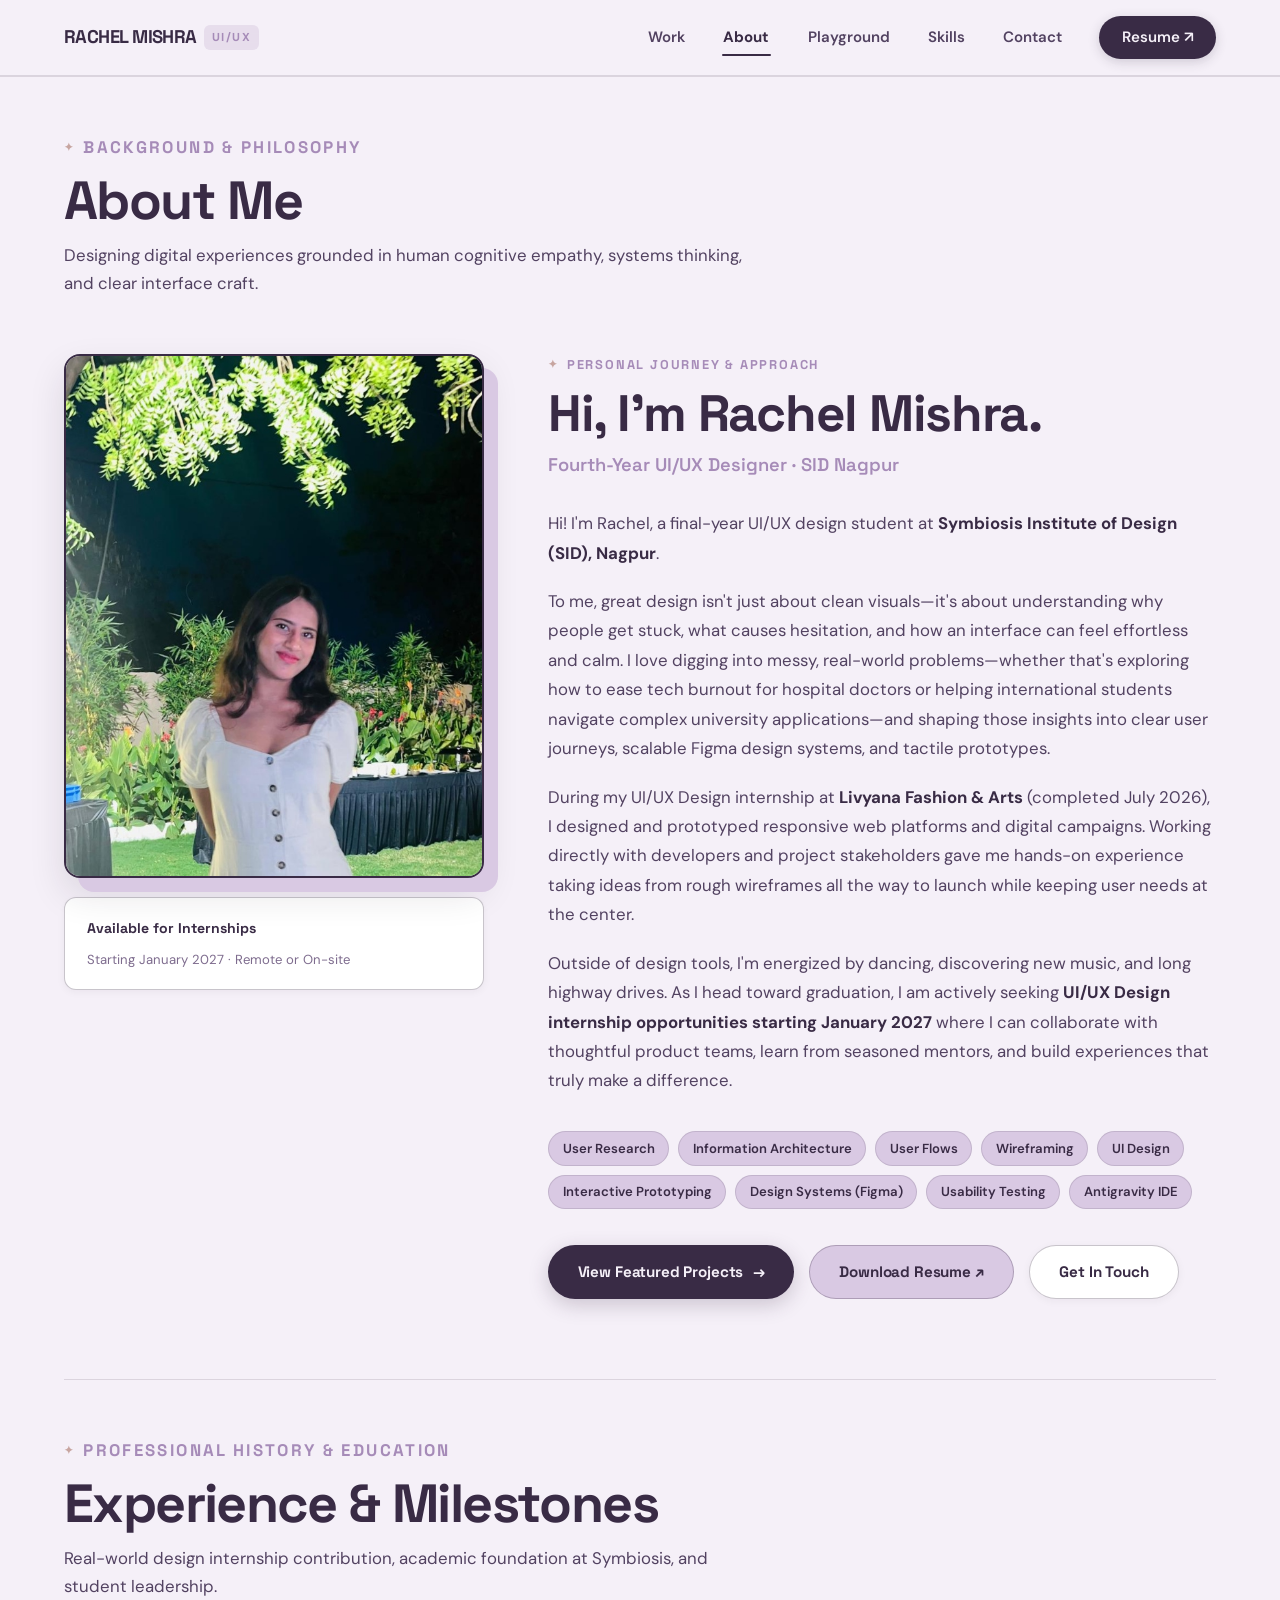
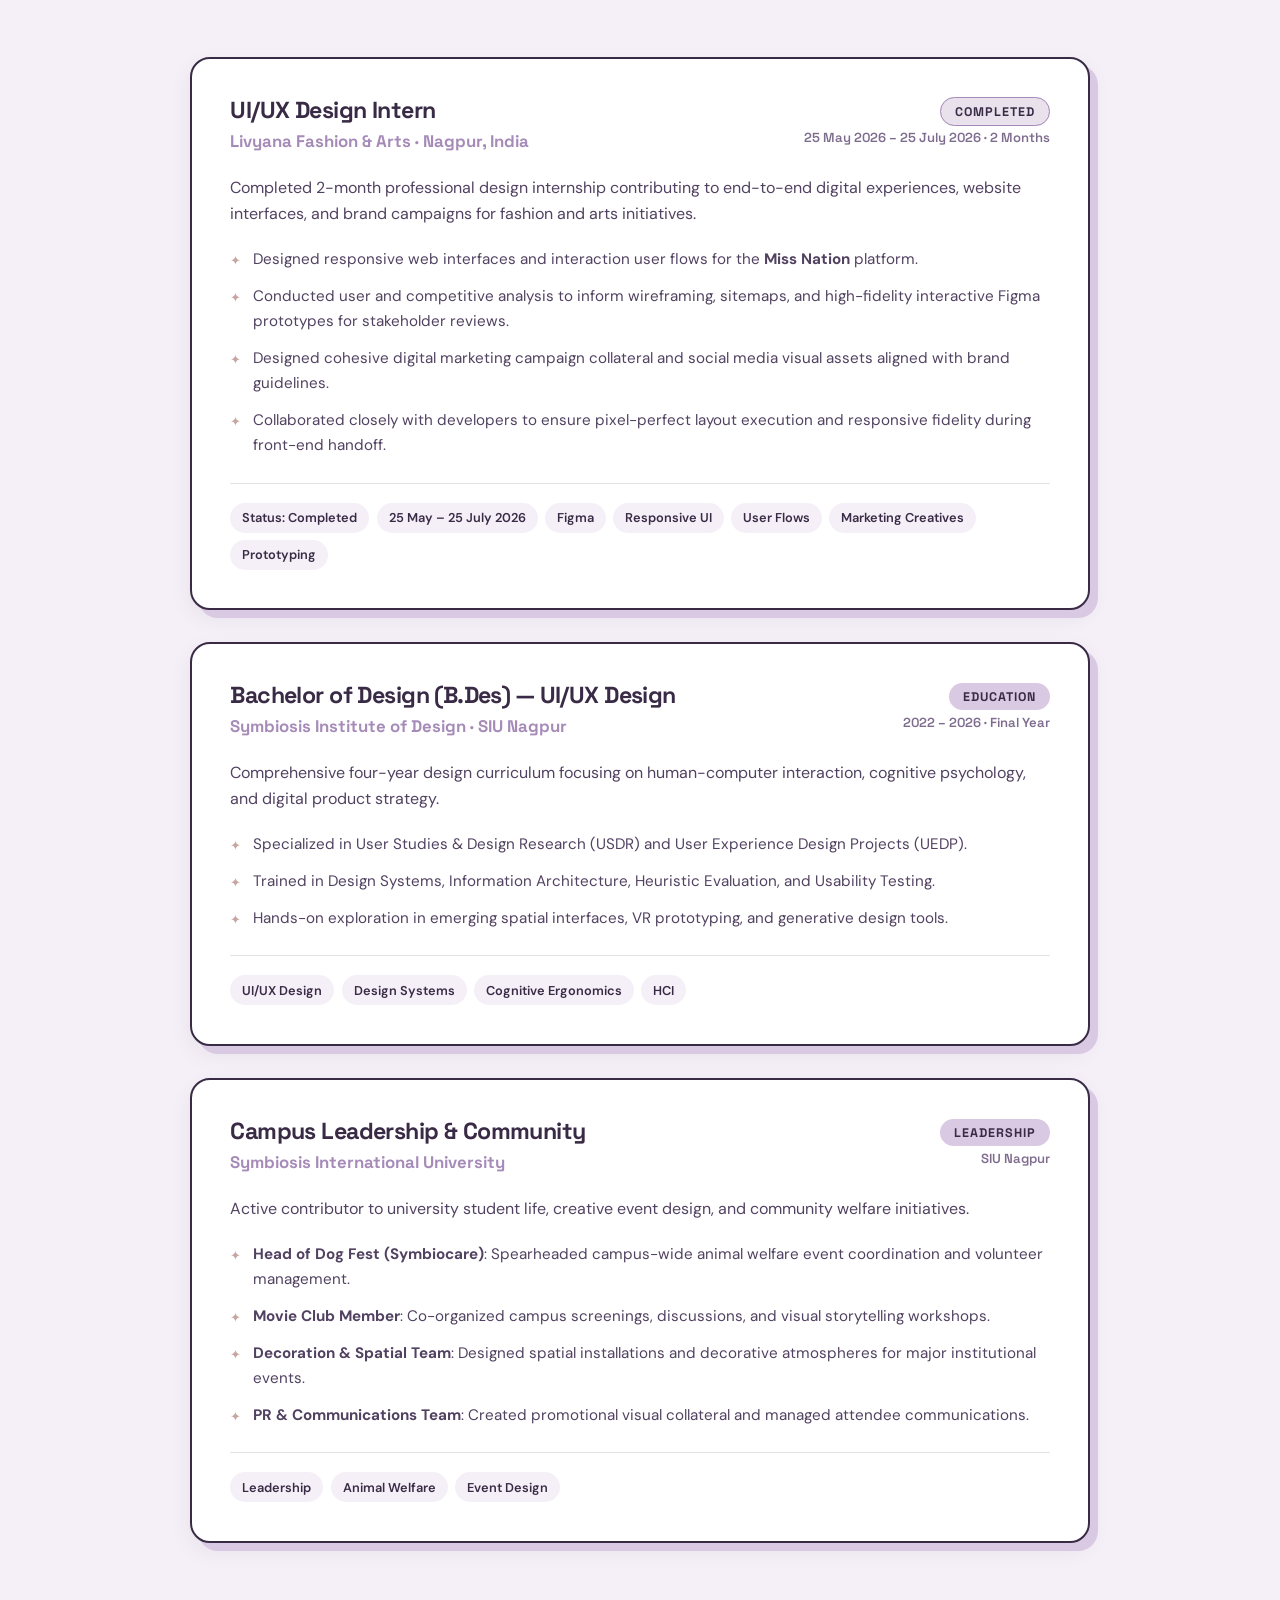
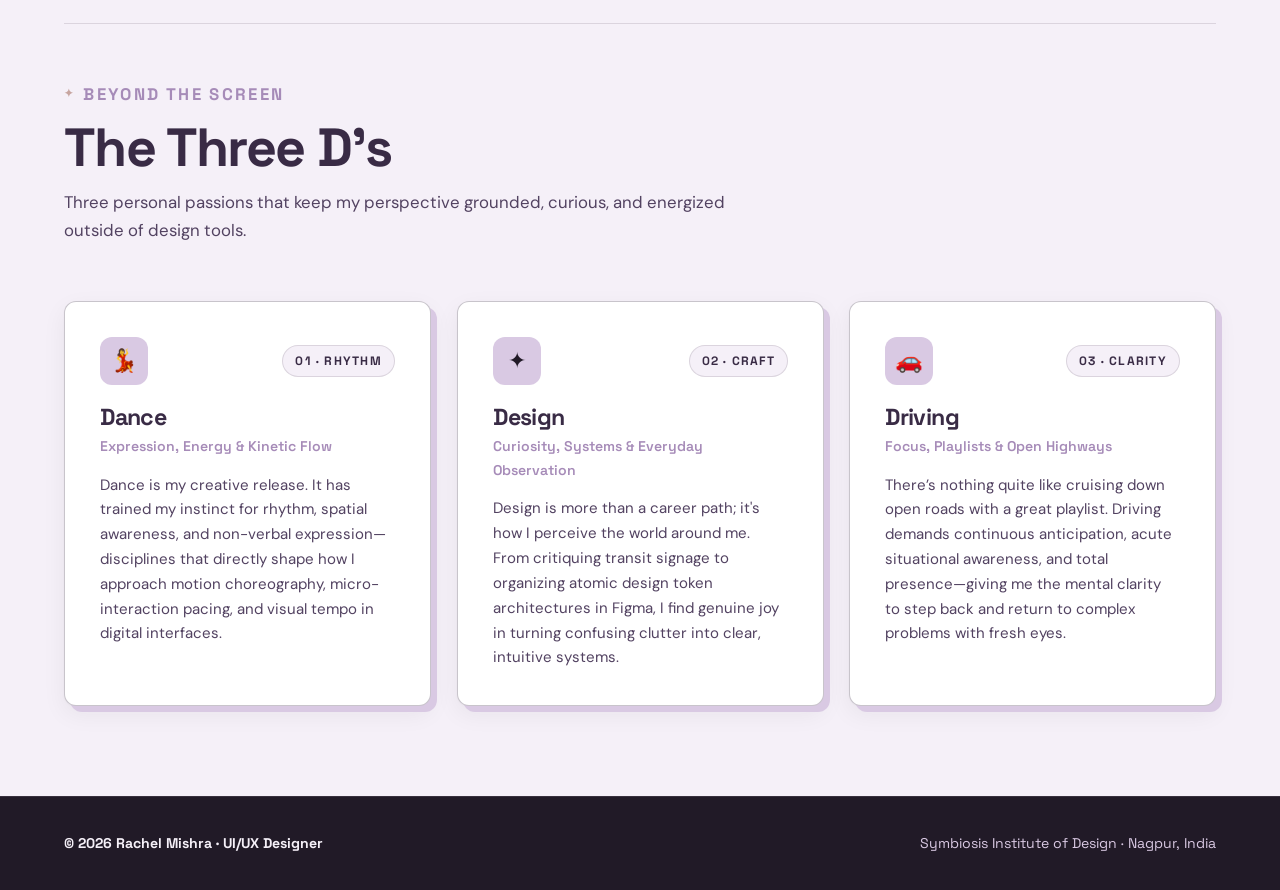
==== about.html @ 5fec51e1 "feat: Update Livyana Fashion & Arts internship details to Completed (25 May 2026 - 25 July 2026)" ====
<!DOCTYPE html>
<html lang="en">
<head>
<meta charset="UTF-8">
<meta name="viewport" content="width=device-width, initial-scale=1.0">
<title>About Me — Rachel Mishra | UI/UX Designer</title>
<meta name="description" content="About Rachel Mishra, final-year UI/UX designer at Symbiosis Institute of Design, Nagpur. Design philosophy, Livyana Fashion & Arts internship, and personal interests.">
<link rel="preconnect" href="https://fonts.googleapis.com">
<link rel="preconnect" href="https://fonts.gstatic.com" crossorigin>
<link href="https://fonts.googleapis.com/css2?family=DM+Sans:ital,opsz,wght@0,9..40,400;0,9..40,500;0,9..40,600;0,9..40,700;1,9..40,400&family=Playfair+Display:ital,wght@0,600;0,700;1,400;1,600&family=Space+Grotesk:wght@400;500;600;700;800&display=swap" rel="stylesheet">
<link rel="stylesheet" href="style.css">
</head>
<body class="subpage">

<div class="cursor-dot" id="cursorDot"></div>
<div class="cursor-ring" id="cursorRing"></div>
<div class="nav-backdrop" id="navBackdrop"></div>

<!-- STICKY EDITORIAL NAVIGATION -->
<header class="nav" id="navbar">
  <a href="index.html" class="nav-mark" aria-label="Rachel Mishra Home">
    <span>RACHEL MISHRA</span>
    <span class="mark-sub">UI/UX</span>
  </a>
  <nav class="nav-links" id="navLinks">
    <a href="projects.html">Work</a>
    <a href="about.html" class="active">About</a>
    <a href="playground.html">Playground</a>
    <a href="skills.html">Skills</a>
    <a href="contact.html">Contact</a>
    <a href="resume.pdf" target="_blank" rel="noopener" class="nav-cta">Resume ↗</a>
  </nav>
  <button class="nav-toggle" id="navToggle" type="button" aria-label="Toggle navigation menu" aria-expanded="false">
    <span></span><span></span><span></span>
  </button>
</header>

<!-- MAIN CONTENT -->
<main class="section-light" style="padding-top: 3.5rem;">
  <div class="section-inner">

    <!-- PAGE HEADER -->
    <div class="section-header" style="margin-bottom: 3.5rem;">
      <p class="eyebrow">Background &amp; Philosophy</p>
      <h2>About Me</h2>
      <p>Designing digital experiences grounded in human cognitive empathy, systems thinking, and clear interface craft.</p>
    </div>

    <!-- ABOUT HERO GRID (PORTRAIT + NARRATIVE) -->
    <div class="about-grid" style="margin-bottom: 5rem;">
      <!-- LEFT: PORTRAIT IN UNCONVENTIONAL FRAME -->
      <div class="about-photo-wrapper">
        <div class="portrait-editorial-card">
          <img src="rachel.jpg" alt="Rachel Mishra — UI/UX Designer" class="portrait-img" width="607" height="1024" loading="eager">
        </div>
        <div class="about-status-card">
          <span style="font-family: var(--ff-display); font-size: 0.88rem; font-weight: 700; color: var(--plum);">Available for Internships</span>
          <span style="font-size: 0.82rem; color: var(--text-muted);">Starting January 2027 · Remote or On-site</span>
        </div>
      </div>

      <!-- RIGHT: NARRATIVE -->
      <div class="about-content">
        <p class="eyebrow">Personal Journey &amp; Approach</p>
        <h2 class="about-title">Hi, I'm Rachel Mishra.</h2>
        <p class="about-role-sub">Fourth-Year UI/UX Designer · SID Nagpur</p>

        <div class="about-narrative">
          <p>
            Hi! I'm Rachel, a final-year UI/UX design student at <strong>Symbiosis Institute of Design (SID), Nagpur</strong>.
          </p>

          <p>
            To me, great design isn't just about clean visuals—it's about understanding why people get stuck, what causes hesitation, and how an interface can feel effortless and calm. I love digging into messy, real-world problems—whether that's exploring how to ease tech burnout for hospital doctors or helping international students navigate complex university applications—and shaping those insights into clear user journeys, scalable Figma design systems, and tactile prototypes.
          </p>

          <p>
            During my UI/UX Design internship at <strong>Livyana Fashion &amp; Arts</strong> (completed July 2026), I designed and prototyped responsive web platforms and digital campaigns. Working directly with developers and project stakeholders gave me hands-on experience taking ideas from rough wireframes all the way to launch while keeping user needs at the center.
          </p>

          <p>
            Outside of design tools, I'm energized by dancing, discovering new music, and long highway drives. As I head toward graduation, I am actively seeking <strong>UI/UX Design internship opportunities starting January 2027</strong> where I can collaborate with thoughtful product teams, learn from seasoned mentors, and build experiences that truly make a difference.
          </p>
        </div>

        <div class="hero-chips-row" style="margin-bottom: 2.2rem;">
          <span class="hero-chip">User Research</span>
          <span class="hero-chip">Information Architecture</span>
          <span class="hero-chip">User Flows</span>
          <span class="hero-chip">Wireframing</span>
          <span class="hero-chip">UI Design</span>
          <span class="hero-chip">Interactive Prototyping</span>
          <span class="hero-chip">Design Systems (Figma)</span>
          <span class="hero-chip">Usability Testing</span>
          <span class="hero-chip">Antigravity IDE</span>
        </div>

        <div style="display: flex; gap: 0.9rem; flex-wrap: wrap;">
          <a href="projects.html" class="btn btn-primary">
            <span>View Featured Projects</span>
            <span>&rarr;</span>
          </a>
          <a href="resume.pdf" target="_blank" rel="noopener" class="btn btn-secondary">Download Resume ↗</a>
          <a href="contact.html" class="btn btn-ghost">Get In Touch</a>
        </div>
      </div>
    </div>

    <!-- EXPERIENCE & EDUCATION SECTION (FEATURING LIVYANA INTERNSHIP) -->
    <div style="margin-bottom: 5rem; padding-top: 3.5rem; border-top: 1.5px solid var(--line);">
      <div class="section-header">
        <p class="eyebrow">Professional History &amp; Education</p>
        <h2>Experience &amp; Milestones</h2>
        <p>Real-world design internship contribution, academic foundation at Symbiosis, and student leadership.</p>
      </div>

      <div class="timeline-container">
        <!-- 1. LIVYANA INTERNSHIP (COMPLETED) -->
        <article class="timeline-card">
          <div class="timeline-card-header">
            <div>
              <h3 class="timeline-role-title">UI/UX Design Intern</h3>
              <p class="timeline-company">Livyana Fashion &amp; Arts · Nagpur, India</p>
            </div>
            <div style="text-align: right;">
              <span class="timeline-badge" style="background: rgba(166, 139, 184, 0.25); color: var(--plum); border: 1px solid var(--dusty-lavender);">COMPLETED</span>
              <span class="timeline-date">25 May 2026 – 25 July 2026 · 2 Months</span>
            </div>
          </div>
          <p style="color: var(--text-secondary); line-height: 1.65;">
            Completed 2-month professional design internship contributing to end-to-end digital experiences, website interfaces, and brand campaigns for fashion and arts initiatives.
          </p>
          <ul class="timeline-bullets">
            <li>Designed responsive web interfaces and interaction user flows for the <strong>Miss Nation</strong> platform.</li>
            <li>Conducted user and competitive analysis to inform wireframing, sitemaps, and high-fidelity interactive Figma prototypes for stakeholder reviews.</li>
            <li>Designed cohesive digital marketing campaign collateral and social media visual assets aligned with brand guidelines.</li>
            <li>Collaborated closely with developers to ensure pixel-perfect layout execution and responsive fidelity during front-end handoff.</li>
          </ul>
          <div class="timeline-tags">
            <span class="timeline-tag">Status: Completed</span>
            <span class="timeline-tag">25 May – 25 July 2026</span>
            <span class="timeline-tag">Figma</span>
            <span class="timeline-tag">Responsive UI</span>
            <span class="timeline-tag">User Flows</span>
            <span class="timeline-tag">Marketing Creatives</span>
            <span class="timeline-tag">Prototyping</span>
          </div>
        </article>

        <!-- 2. EDUCATION -->
        <article class="timeline-card">
          <div class="timeline-card-header">
            <div>
              <h3 class="timeline-role-title">Bachelor of Design (B.Des) — UI/UX Design</h3>
              <p class="timeline-company">Symbiosis Institute of Design · SIU Nagpur</p>
            </div>
            <div style="text-align: right;">
              <span class="timeline-badge">EDUCATION</span>
              <span class="timeline-date">2022 – 2026 · Final Year</span>
            </div>
          </div>
          <p style="color: var(--text-secondary); line-height: 1.65;">
            Comprehensive four-year design curriculum focusing on human-computer interaction, cognitive psychology, and digital product strategy.
          </p>
          <ul class="timeline-bullets">
            <li>Specialized in User Studies &amp; Design Research (USDR) and User Experience Design Projects (UEDP).</li>
            <li>Trained in Design Systems, Information Architecture, Heuristic Evaluation, and Usability Testing.</li>
            <li>Hands-on exploration in emerging spatial interfaces, VR prototyping, and generative design tools.</li>
          </ul>
          <div class="timeline-tags">
            <span class="timeline-tag">UI/UX Design</span>
            <span class="timeline-tag">Design Systems</span>
            <span class="timeline-tag">Cognitive Ergonomics</span>
            <span class="timeline-tag">HCI</span>
          </div>
        </article>

        <!-- 3. CAMPUS LEADERSHIP -->
        <article class="timeline-card">
          <div class="timeline-card-header">
            <div>
              <h3 class="timeline-role-title">Campus Leadership &amp; Community</h3>
              <p class="timeline-company">Symbiosis International University</p>
            </div>
            <div style="text-align: right;">
              <span class="timeline-badge">LEADERSHIP</span>
              <span class="timeline-date">SIU Nagpur</span>
            </div>
          </div>
          <p style="color: var(--text-secondary); line-height: 1.65;">
            Active contributor to university student life, creative event design, and community welfare initiatives.
          </p>
          <ul class="timeline-bullets">
            <li><strong>Head of Dog Fest (Symbiocare)</strong>: Spearheaded campus-wide animal welfare event coordination and volunteer management.</li>
            <li><strong>Movie Club Member</strong>: Co-organized campus screenings, discussions, and visual storytelling workshops.</li>
            <li><strong>Decoration &amp; Spatial Team</strong>: Designed spatial installations and decorative atmospheres for major institutional events.</li>
            <li><strong>PR &amp; Communications Team</strong>: Created promotional visual collateral and managed attendee communications.</li>
          </ul>
          <div class="timeline-tags">
            <span class="timeline-tag">Leadership</span>
            <span class="timeline-tag">Animal Welfare</span>
            <span class="timeline-tag">Event Design</span>
          </div>
        </article>
      </div>
    </div>

    <!-- THE THREE D'S -->
    <div style="padding-top: 3.5rem; border-top: 1.5px solid var(--line);">
      <div class="section-header">
        <p class="eyebrow">Beyond the Screen</p>
        <h2>The Three D’s</h2>
        <p>Three personal passions that keep my perspective grounded, curious, and energized outside of design tools.</p>
      </div>

      <div class="passions-grid">
        <article class="passion-card">
          <div class="passion-top">
            <div class="passion-icon-box">💃</div>
            <span class="passion-num">01 · RHYTHM</span>
          </div>
          <h3>Dance</h3>
          <p class="passion-sub">Expression, Energy &amp; Kinetic Flow</p>
          <p class="passion-desc">
            Dance is my creative release. It has trained my instinct for rhythm, spatial awareness, and non-verbal expression—disciplines that directly shape how I approach motion choreography, micro-interaction pacing, and visual tempo in digital interfaces.
          </p>
        </article>

        <article class="passion-card">
          <div class="passion-top">
            <div class="passion-icon-box">✦</div>
            <span class="passion-num">02 · CRAFT</span>
          </div>
          <h3>Design</h3>
          <p class="passion-sub">Curiosity, Systems &amp; Everyday Observation</p>
          <p class="passion-desc">
            Design is more than a career path; it's how I perceive the world around me. From critiquing transit signage to organizing atomic design token architectures in Figma, I find genuine joy in turning confusing clutter into clear, intuitive systems.
          </p>
        </article>

        <article class="passion-card">
          <div class="passion-top">
            <div class="passion-icon-box">🚗</div>
            <span class="passion-num">03 · CLARITY</span>
          </div>
          <h3>Driving</h3>
          <p class="passion-sub">Focus, Playlists &amp; Open Highways</p>
          <p class="passion-desc">
            There’s nothing quite like cruising down open roads with a great playlist. Driving demands continuous anticipation, acute situational awareness, and total presence—giving me the mental clarity to step back and return to complex problems with fresh eyes.
          </p>
        </article>
      </div>
    </div>

  </div>
</main>

<!-- FOOTER -->
<footer class="footer-editorial">
  <span class="footer-mark">© <span id="year"></span> Rachel Mishra · UI/UX Designer</span>
  <span>Symbiosis Institute of Design · Nagpur, India</span>
</footer>

<script src="script.js"></script>
</body>
</html>
---- style.css ----
/* ==========================================================================
   RACHEL MISHRA — UI/UX DESIGNER PORTFOLIO
   Design System: Bold, Experimental & Editorial
   Exact Palette:
     - Primary Plum:     #392B45
     - Dusty Lavender:   #A68BB8
     - Soft Lilac:       #D9C9E3
     - Lavender-White:   #F5F0F8
     - Muted Rose:       #C7A5A0
     - Almost-Black:     #211A27
   Typography:
     - Display:          Space Grotesk
     - Body:             DM Sans
     - Editorial Accent: Playfair Display (Italic Serif)
   ========================================================================== */

/* ---------- 1. CSS VARIABLES & TOKENS ---------- */
:root {
  /* Exact Colour System */
  --plum: #392B45;
  --plum-deep: #2A1F33;
  --almost-black: #211A27;
  --dusty-lavender: #A68BB8;
  --dusty-lavender-hover: #9375A6;
  --soft-lilac: #D9C9E3;
  --soft-lilac-subtle: rgba(217, 201, 227, 0.35);
  --soft-lilac-border: rgba(57, 43, 69, 0.16);
  --lavender-white: #F5F0F8;
  --lavender-white-card: #FFFFFF;
  --muted-rose: #C7A5A0;
  --muted-rose-subtle: rgba(199, 165, 160, 0.22);

  /* Semantic Theme Mappings */
  --bg-primary: var(--lavender-white);
  --bg-card: #FFFFFF;
  --text-primary: var(--almost-black);
  --text-secondary: #524261;
  --text-muted: #7E6C8E;
  --line: rgba(57, 43, 69, 0.14);
  --line-strong: rgba(57, 43, 69, 0.28);

  /* Radii */
  --radius-sm: 6px;
  --radius-md: 12px;
  --radius-lg: 20px;
  --radius-pill: 9999px;

  /* Typography */
  --ff-display: 'Space Grotesk', -apple-system, BlinkMacSystemFont, 'Segoe UI', sans-serif;
  --ff-body: 'DM Sans', -apple-system, BlinkMacSystemFont, 'Segoe UI', Roboto, sans-serif;
  --ff-serif: 'Playfair Display', Georgia, serif;

  /* Editorial Shadows */
  --shadow-sm: 0 2px 8px rgba(33, 26, 39, 0.05);
  --shadow-editorial: 6px 6px 0 var(--soft-lilac), -1px -1px 0 var(--border-light);
  --shadow-card: 0 8px 24px rgba(33, 26, 39, 0.06), 0 1px 3px rgba(33, 26, 39, 0.04);
  --shadow-card-hover: 0 18px 40px rgba(33, 26, 39, 0.12), 0 2px 8px rgba(33, 26, 39, 0.06);
  --shadow-plum: 0 12px 32px rgba(57, 43, 69, 0.25);
}

/* ---------- 2. RESET & BASE STYLES ---------- */
*, *::before, *::after {
  box-sizing: border-box;
  margin: 0;
  padding: 0;
}

html {
  scroll-behavior: smooth;
  font-size: 16px;
  -webkit-text-size-adjust: 100%;
}

@media (prefers-reduced-motion: reduce) {
  html { scroll-behavior: auto; }
  *, *::before, *::after {
    animation-duration: 0.01ms !important;
    animation-iteration-count: 1 !important;
    transition-duration: 0.01ms !important;
  }
}

body {
  background-color: var(--bg-primary);
  color: var(--text-primary);
  font-family: var(--ff-body);
  font-size: 1rem;
  line-height: 1.65;
  -webkit-font-smoothing: antialiased;
  -moz-osx-font-smoothing: grayscale;
  overflow-x: hidden;
  position: relative;
}

body.no-scroll {
  overflow: hidden;
  touch-action: none;
}

a {
  color: inherit;
  text-decoration: none;
  transition: all 0.2s ease;
}

h1, h2, h3, h4, h5, h6 {
  font-family: var(--ff-display);
  color: var(--plum);
  font-weight: 700;
  line-height: 1.15;
  letter-spacing: -0.025em;
}

p {
  color: var(--text-secondary);
  line-height: 1.7;
}

img, svg {
  display: block;
  max-width: 100%;
}

button {
  font-family: inherit;
  border: none;
  background: none;
  cursor: pointer;
}

:focus-visible {
  outline: 2px solid var(--dusty-lavender);
  outline-offset: 3px;
}

/* ---------- 3. EDITORIAL TYPOGRAPHY UTILITIES ---------- */
.serif-italic {
  font-family: var(--ff-serif);
  font-style: italic;
  font-weight: 400;
  letter-spacing: -0.01em;
}

.annotation-badge {
  font-family: var(--ff-display);
  font-size: 0.74rem;
  font-weight: 700;
  letter-spacing: 0.12em;
  text-transform: uppercase;
  color: var(--plum);
  background: var(--soft-lilac);
  border: 1px solid var(--line-strong);
  padding: 0.25rem 0.65rem;
  border-radius: var(--radius-sm);
  display: inline-block;
}

.eyebrow {
  font-family: var(--ff-display);
  font-size: 0.8rem;
  font-weight: 700;
  letter-spacing: 0.14em;
  text-transform: uppercase;
  color: var(--dusty-lavender);
  margin-bottom: 0.6rem;
  display: flex;
  align-items: center;
  gap: 0.5rem;
}

.eyebrow::before {
  content: '✦';
  font-size: 0.7rem;
  color: var(--muted-rose);
}

/* ---------- 4. CUSTOM FLUID DUAL CURSOR ---------- */
.cursor-dot {
  position: fixed;
  top: 0;
  left: 0;
  width: 7px;
  height: 7px;
  background: var(--plum);
  border-radius: 50%;
  pointer-events: none;
  z-index: 9999;
  transform: translate(-50%, -50%);
  opacity: 0;
  transition: opacity 0.3s ease, transform 0.15s ease;
}

.cursor-ring {
  position: fixed;
  top: 0;
  left: 0;
  width: 34px;
  height: 34px;
  border: 1.5px solid var(--dusty-lavender);
  border-radius: 50%;
  pointer-events: none;
  z-index: 9998;
  transform: translate(-50%, -50%);
  opacity: 0;
  transition: opacity 0.3s ease, width 0.25s cubic-bezier(0.16, 1, 0.3, 1), height 0.25s cubic-bezier(0.16, 1, 0.3, 1), border-color 0.2s ease, background 0.2s ease;
}

body.cursor-active .cursor-dot {
  opacity: 0.4;
  transform: translate(-50%, -50%) scale(0.6);
}

body.cursor-active .cursor-ring {
  width: 50px;
  height: 50px;
  border-color: var(--plum);
  background: rgba(166, 139, 184, 0.15);
}

@media (hover: none) or (pointer: coarse) {
  .cursor-dot, .cursor-ring { display: none !important; }
}

/* ---------- 5. STICKY EDITORIAL NAVIGATION ---------- */
.nav-backdrop {
  position: fixed;
  inset: 0;
  background: rgba(33, 26, 39, 0.5);
  backdrop-filter: blur(8px);
  -webkit-backdrop-filter: blur(8px);
  z-index: 998;
  opacity: 0;
  pointer-events: none;
  transition: opacity 0.3s cubic-bezier(0.16, 1, 0.3, 1);
}

.nav-backdrop.active {
  opacity: 1;
  pointer-events: auto;
}

.nav {
  position: sticky;
  top: 0;
  left: 0;
  width: 100%;
  height: 76px;
  display: flex;
  align-items: center;
  justify-content: space-between;
  padding: 0 clamp(1.4rem, 5vw, 4.5rem);
  background: rgba(245, 240, 248, 0.92);
  backdrop-filter: blur(16px);
  -webkit-backdrop-filter: blur(16px);
  border-bottom: 1.5px solid var(--line);
  z-index: 1000;
  transition: background 0.3s ease, box-shadow 0.3s ease;
}

.nav.scrolled {
  background: rgba(245, 240, 248, 0.98);
  box-shadow: 0 4px 20px rgba(33, 26, 39, 0.08);
}

.nav-mark {
  font-family: var(--ff-display);
  font-size: 1.15rem;
  font-weight: 800;
  letter-spacing: -0.03em;
  color: var(--plum);
  display: flex;
  align-items: center;
  gap: 0.45rem;
}

.nav-mark .mark-sub {
  font-family: var(--ff-body);
  font-size: 0.72rem;
  font-weight: 700;
  letter-spacing: 0.12em;
  color: var(--dusty-lavender);
  background: rgba(166, 139, 184, 0.18);
  padding: 0.18rem 0.5rem;
  border-radius: var(--radius-sm);
  text-transform: uppercase;
}

.nav-links {
  display: flex;
  align-items: center;
  gap: 2.2rem;
}

.nav-links a {
  font-family: var(--ff-body);
  font-size: 0.94rem;
  font-weight: 600;
  color: var(--text-secondary);
  position: relative;
  padding: 0.4rem 0.1rem;
  transition: color 0.2s ease;
}

.nav-links a:hover {
  color: var(--plum);
}

.nav-links a.active {
  color: var(--plum);
  font-weight: 700;
}

.nav-links a.active::after {
  content: '';
  position: absolute;
  bottom: 0;
  left: 0;
  width: 100%;
  height: 2.5px;
  background: var(--plum);
  border-radius: 2px;
}

.nav-cta {
  background: var(--plum) !important;
  color: var(--lavender-white) !important;
  font-family: var(--ff-display);
  font-weight: 700;
  font-size: 0.88rem;
  padding: 0.55rem 1.4rem !important;
  border-radius: var(--radius-pill);
  box-shadow: 0 3px 12px rgba(57, 43, 69, 0.2);
  transition: all 0.25s ease !important;
}

.nav-cta:hover {
  background: var(--almost-black) !important;
  transform: translateY(-2px);
  box-shadow: 0 6px 18px rgba(33, 26, 39, 0.3);
}

.nav-cta.active::after {
  display: none !important;
}

/* Mobile Toggle */
.nav-toggle {
  display: none;
  flex-direction: column;
  justify-content: center;
  align-items: center;
  gap: 5px;
  width: 44px;
  height: 44px;
  border-radius: 10px;
  border: 1.5px solid var(--line);
  background: #FFFFFF;
  cursor: pointer;
  z-index: 1001;
}

.nav-toggle span {
  display: block;
  width: 20px;
  height: 2px;
  background: var(--plum);
  border-radius: 2px;
  transition: transform 0.3s ease, opacity 0.3s ease;
}

.nav-toggle.open span:nth-child(1) {
  transform: translateY(7px) rotate(45deg);
}

.nav-toggle.open span:nth-child(2) {
  opacity: 0;
}

.nav-toggle.open span:nth-child(3) {
  transform: translateY(-7px) rotate(-45deg);
}

/* ---------- 6. BUTTONS & PILLS ---------- */
.btn {
  display: inline-flex;
  align-items: center;
  justify-content: center;
  gap: 0.6rem;
  font-family: var(--ff-display);
  font-size: 0.95rem;
  font-weight: 700;
  padding: 0.85rem 1.85rem;
  border-radius: var(--radius-pill);
  transition: all 0.25s cubic-bezier(0.16, 1, 0.3, 1);
  white-space: nowrap;
  letter-spacing: -0.01em;
}

.btn-primary {
  background: var(--plum);
  color: var(--lavender-white);
  box-shadow: 0 6px 20px rgba(57, 43, 69, 0.22);
}

.btn-primary:hover {
  background: var(--almost-black);
  color: #FFFFFF;
  transform: translateY(-2px);
  box-shadow: 0 10px 28px rgba(33, 26, 39, 0.32);
}

.btn-secondary {
  background: var(--soft-lilac);
  color: var(--plum);
  border: 1.5px solid var(--line-strong);
}

.btn-secondary:hover {
  background: var(--dusty-lavender);
  color: var(--almost-black);
  transform: translateY(-2px);
}

.btn-ghost {
  background: #FFFFFF;
  color: var(--plum);
  border: 1.5px solid var(--line-strong);
  box-shadow: var(--shadow-sm);
}

.btn-ghost:hover {
  background: var(--soft-lilac);
  border-color: var(--plum);
  transform: translateY(-2px);
}

.btn-accent {
  background: var(--dusty-lavender);
  color: var(--almost-black);
}

.btn-accent:hover {
  background: var(--plum);
  color: var(--lavender-white);
  transform: translateY(-2px);
}

/* ---------- 7. CONTINUOUS TYPOGRAPHY MARQUEE ---------- */
.marquee-wrapper {
  overflow: hidden;
  background: var(--plum);
  color: var(--soft-lilac);
  padding: 0.85rem 0;
  border-top: 1.5px solid var(--almost-black);
  border-bottom: 1.5px solid var(--almost-black);
  user-select: none;
}

.marquee-content {
  display: flex;
  white-space: nowrap;
  width: max-content;
  animation: marqueeSlide 26s linear infinite;
  font-family: var(--ff-display);
  font-size: 0.92rem;
  font-weight: 700;
  letter-spacing: 0.14em;
  text-transform: uppercase;
  gap: 2.5rem;
}

.marquee-wrapper:hover .marquee-content {
  animation-play-state: paused;
}

.marquee-item {
  display: inline-flex;
  align-items: center;
  gap: 2.5rem;
}

.marquee-item span::after {
  content: '✦';
  margin-left: 2.5rem;
  color: var(--muted-rose);
}

@keyframes marqueeSlide {
  0% { transform: translateX(0); }
  100% { transform: translateX(-50%); }
}

/* ---------- 8. HERO SECTION (HOMEPAGE) ---------- */
.hero {
  position: relative;
  min-height: calc(100vh - 76px);
  padding: clamp(3rem, 6vw, 6rem) clamp(1.4rem, 5vw, 4.5rem);
  background: var(--lavender-white);
  display: flex;
  align-items: center;
  overflow: hidden;
}

/* Floating abstract shapes */
.hero-abstract-shape {
  position: absolute;
  pointer-events: none;
  border-radius: 50%;
  filter: blur(70px);
  opacity: 0.45;
  z-index: 0;
}

.shape-plum {
  width: 480px;
  height: 480px;
  background: rgba(57, 43, 69, 0.12);
  top: -60px;
  right: -80px;
}

.shape-lilac {
  width: 420px;
  height: 420px;
  background: rgba(217, 201, 227, 0.65);
  bottom: -40px;
  left: -60px;
}

.hero-grid {
  position: relative;
  z-index: 1;
  max-width: 1320px;
  width: 100%;
  margin: 0 auto;
  display: grid;
  grid-template-columns: 1.35fr 1fr;
  gap: clamp(2.5rem, 5vw, 5rem);
  align-items: center;
}

/* Hero Left: Editorial Headline */
.hero-content {
  display: flex;
  flex-direction: column;
}

.hero-meta-strip {
  display: flex;
  flex-wrap: wrap;
  align-items: center;
  gap: 0.65rem;
  margin-bottom: 1.6rem;
}

.status-pill {
  display: inline-flex;
  align-items: center;
  gap: 0.5rem;
  background: #FFFFFF;
  border: 1px solid var(--line-strong);
  padding: 0.35rem 0.95rem;
  border-radius: var(--radius-pill);
  font-family: var(--ff-display);
  font-size: 0.78rem;
  font-weight: 700;
  color: var(--plum);
  box-shadow: var(--shadow-sm);
}

.status-pulse {
  width: 8px;
  height: 8px;
  border-radius: 50%;
  background: #388E3C;
  box-shadow: 0 0 0 0 rgba(56, 142, 60, 0.6);
  animation: pulseGreen 2.2s infinite;
}

@keyframes pulseGreen {
  0% { box-shadow: 0 0 0 0 rgba(56, 142, 60, 0.6); }
  70% { box-shadow: 0 0 0 7px rgba(56, 142, 60, 0); }
  100% { box-shadow: 0 0 0 0 rgba(56, 142, 60, 0); }
}

.hero-title {
  font-size: clamp(2.6rem, 5.2vw, 4.6rem);
  font-weight: 800;
  line-height: 1.08;
  letter-spacing: -0.035em;
  color: var(--plum);
  margin-bottom: 1.6rem;
}

.hero-title .title-block {
  display: block;
}

.hero-title .serif-italic {
  color: var(--almost-black);
  font-weight: 600;
}

.hero-name-accent {
  background: linear-gradient(135deg, var(--plum) 0%, var(--dusty-lavender) 100%);
  -webkit-background-clip: text;
  -webkit-text-fill-color: transparent;
}

.hero-sub {
  font-size: clamp(1.08rem, 1.8vw, 1.25rem);
  line-height: 1.7;
  color: var(--text-secondary);
  max-width: 620px;
  margin-bottom: 2.2rem;
}

.hero-actions {
  display: flex;
  flex-wrap: wrap;
  gap: 0.9rem;
  align-items: center;
  margin-bottom: 2.5rem;
}

.hero-chips-row {
  display: flex;
  flex-wrap: wrap;
  gap: 0.55rem;
  align-items: center;
}

.hero-chip {
  font-family: var(--ff-body);
  font-size: 0.82rem;
  font-weight: 600;
  color: var(--plum);
  background: var(--soft-lilac);
  border: 1px solid var(--line);
  padding: 0.35rem 0.85rem;
  border-radius: var(--radius-pill);
  transition: all 0.2s ease;
}

.hero-chip:hover {
  background: #FFFFFF;
  border-color: var(--plum);
  transform: translateY(-2px);
}

/* Hero Right: Unconventional Portrait Frame & Floating Editorial Stamps */
.hero-visual {
  position: relative;
  display: flex;
  justify-content: center;
  align-items: center;
}

.portrait-frame-wrapper {
  position: relative;
  width: 100%;
  max-width: 420px;
}

/* Asymmetric layered editorial frame */
.portrait-editorial-card {
  position: relative;
  background: #FFFFFF;
  border: 2px solid var(--plum);
  border-radius: 16px;
  overflow: hidden;
  box-shadow: 14px 14px 0 var(--soft-lilac), 0 16px 36px rgba(33, 26, 39, 0.12);
  transition: transform 0.35s cubic-bezier(0.16, 1, 0.3, 1), box-shadow 0.35s ease;
}

.portrait-editorial-card:hover {
  transform: translate(-3px, -3px);
  box-shadow: 18px 18px 0 var(--dusty-lavender), 0 20px 45px rgba(33, 26, 39, 0.16);
}

.portrait-img {
  width: 100%;
  height: 520px;
  object-fit: cover;
  object-position: center 25%;
  display: block;
}

/* Unconventional Cutout Sticker Badges */
.floating-stamp {
  position: absolute;
  background: var(--plum);
  color: var(--lavender-white);
  padding: 0.65rem 1.15rem;
  border-radius: var(--radius-sm);
  font-family: var(--ff-display);
  font-size: 0.76rem;
  font-weight: 800;
  letter-spacing: 0.1em;
  text-transform: uppercase;
  box-shadow: 0 8px 24px rgba(33, 26, 39, 0.25);
  border: 1px solid var(--soft-lilac);
  z-index: 2;
  transition: transform 0.25s ease;
}

.floating-stamp:hover {
  transform: scale(1.05) rotate(0deg) !important;
}

.stamp-top-right {
  top: -16px;
  right: -16px;
  transform: rotate(4deg);
  background: var(--dusty-lavender);
  color: var(--almost-black);
}

.stamp-bottom-left {
  bottom: -18px;
  left: -18px;
  transform: rotate(-3deg);
  background: var(--plum);
  color: var(--lavender-white);
}

.stamp-icon {
  color: var(--muted-rose);
  margin-right: 0.35rem;
}

.scroll-indicator-bar {
  display: flex;
  align-items: center;
  gap: 0.5rem;
  font-family: var(--ff-display);
  font-size: 0.74rem;
  font-weight: 700;
  letter-spacing: 0.16em;
  text-transform: uppercase;
  color: var(--text-muted);
  margin-top: 2rem;
}

.scroll-indicator-bar span {
  animation: bounceDown 2s infinite;
}

@keyframes bounceDown {
  0%, 100% { transform: translateY(0); }
  50% { transform: translateY(5px); }
}

/* ---------- 9. SECTION HEADERS & ALTERNATING CONTRAST SECTIONS ---------- */
/* Light section (Lavender-White) */
.section-light {
  background: var(--lavender-white);
  color: var(--text-primary);
  padding: clamp(4rem, 7vw, 7.5rem) clamp(1.4rem, 5vw, 4.5rem);
  border-top: 1.5px solid var(--line);
}

/* Dark section (Deep Plum) */
.section-dark {
  background: var(--plum);
  color: var(--lavender-white);
  padding: clamp(4rem, 7vw, 7.5rem) clamp(1.4rem, 5vw, 4.5rem);
  border-top: 1.5px solid var(--almost-black);
  border-bottom: 1.5px solid var(--almost-black);
}

.section-dark h1,
.section-dark h2,
.section-dark h3,
.section-dark h4 {
  color: var(--lavender-white);
}

.section-dark p {
  color: var(--soft-lilac);
}

.section-dark .eyebrow {
  color: var(--muted-rose);
}

.section-inner {
  max-width: 1320px;
  margin: 0 auto;
}

.section-header {
  margin-bottom: 3.5rem;
  display: flex;
  flex-direction: column;
}

.section-header h2 {
  font-size: clamp(2.2rem, 4.2vw, 3.4rem);
  font-weight: 800;
  line-height: 1.12;
  letter-spacing: -0.03em;
  margin-bottom: 0.6rem;
}

.section-header p {
  font-size: 1.05rem;
  max-width: 680px;
}

/* ---------- 10. FEATURED PROJECTS (CARDS IN SOFT LILAC) ---------- */
.projects-editorial-list {
  display: flex;
  flex-direction: column;
  gap: 3.8rem;
}

.project-editorial-card {
  background: #FFFFFF;
  border: 2px solid var(--plum);
  border-radius: var(--radius-lg);
  padding: clamp(2rem, 4vw, 3.2rem);
  box-shadow: 10px 10px 0 var(--soft-lilac), 0 12px 32px rgba(33, 26, 39, 0.08);
  transition: transform 0.3s cubic-bezier(0.16, 1, 0.3, 1), box-shadow 0.3s ease;
  position: relative;
  overflow: hidden;
}

.project-editorial-card:hover {
  transform: translate(-3px, -3px);
  box-shadow: 14px 14px 0 var(--dusty-lavender), 0 18px 42px rgba(33, 26, 39, 0.12);
}

.project-card-top {
  display: flex;
  align-items: flex-start;
  justify-content: space-between;
  flex-wrap: wrap;
  gap: 1.2rem;
  margin-bottom: 2rem;
  padding-bottom: 1.8rem;
  border-bottom: 1.5px solid var(--line);
}

.project-num-badge {
  font-family: var(--ff-display);
  font-size: 0.82rem;
  font-weight: 800;
  letter-spacing: 0.12em;
  text-transform: uppercase;
  color: var(--lavender-white);
  background: var(--plum);
  padding: 0.35rem 0.85rem;
  border-radius: var(--radius-sm);
  display: inline-block;
}

.project-category-tag {
  font-family: var(--ff-display);
  font-size: 0.78rem;
  font-weight: 700;
  color: var(--plum);
  background: var(--soft-lilac);
  padding: 0.35rem 0.85rem;
  border-radius: var(--radius-pill);
}

.project-scope-tag {
  font-family: var(--ff-display);
  font-size: 0.78rem;
  font-weight: 600;
  color: var(--text-muted);
}

.project-title {
  font-size: clamp(2rem, 3.8vw, 2.8rem);
  font-weight: 800;
  color: var(--plum);
  line-height: 1.15;
  margin-top: 0.6rem;
  margin-bottom: 0.4rem;
}

.project-tagline {
  font-family: var(--ff-serif);
  font-size: 1.05rem;
  font-style: italic;
  color: var(--dusty-lavender);
  margin-bottom: 1rem;
}

.project-description {
  font-size: 1.02rem;
  color: var(--text-secondary);
  line-height: 1.7;
  max-width: 820px;
}

/* Role & Contribution Meta Pill Box */
.project-role-bar {
  background: var(--lavender-white);
  border: 1px solid var(--line);
  border-radius: var(--radius-md);
  padding: 1.2rem 1.6rem;
  display: grid;
  grid-template-columns: repeat(auto-fit, minmax(220px, 1fr));
  gap: 1.2rem;
  margin-bottom: 2rem;
}

.role-item {
  display: flex;
  flex-direction: column;
  gap: 0.25rem;
}

.role-label {
  font-family: var(--ff-display);
  font-size: 0.74rem;
  font-weight: 700;
  letter-spacing: 0.1em;
  text-transform: uppercase;
  color: var(--dusty-lavender);
}

.role-val {
  font-size: 0.92rem;
  font-weight: 600;
  color: var(--plum);
}

.project-tools-row {
  display: flex;
  flex-wrap: wrap;
  gap: 0.45rem;
  margin-bottom: 2rem;
}

.project-tool-pill {
  font-family: var(--ff-body);
  font-size: 0.8rem;
  font-weight: 600;
  color: var(--plum);
  background: var(--soft-lilac);
  border: 1px solid rgba(57, 43, 69, 0.15);
  padding: 0.3rem 0.8rem;
  border-radius: var(--radius-pill);
}

/* Action CTA Buttons */
.project-actions {
  display: flex;
  flex-wrap: wrap;
  gap: 0.85rem;
  margin-bottom: 2rem;
}

/* Structured Narrative Blocks (Problem, Research, Process, etc.) */
.project-process-grid {
  display: grid;
  grid-template-columns: repeat(auto-fit, minmax(300px, 1fr));
  gap: 1.4rem;
  margin-bottom: 2.2rem;
}

.process-card {
  background: var(--lavender-white);
  border: 1px solid var(--line);
  border-radius: var(--radius-md);
  padding: 1.5rem;
  display: flex;
  flex-direction: column;
}

.process-card-header {
  display: flex;
  align-items: center;
  gap: 0.5rem;
  margin-bottom: 0.6rem;
}

.process-tag {
  font-family: var(--ff-display);
  font-size: 0.72rem;
  font-weight: 700;
  letter-spacing: 0.1em;
  text-transform: uppercase;
  color: var(--plum);
  background: var(--soft-lilac);
  padding: 0.2rem 0.55rem;
  border-radius: var(--radius-pill);
}

.process-card h4 {
  font-size: 1.15rem;
  color: var(--plum);
  margin-bottom: 0.4rem;
}

.process-card p {
  font-size: 0.92rem;
  color: var(--text-secondary);
  line-height: 1.65;
}

/* Large Project Showcase Container */
.project-showcase-box {
  background: var(--almost-black);
  border: 2px solid var(--plum);
  border-radius: var(--radius-md);
  overflow: hidden;
  box-shadow: 0 10px 32px rgba(33, 26, 39, 0.2);
}

.showcase-header {
  background: var(--plum-deep);
  padding: 0.85rem 1.4rem;
  display: flex;
  align-items: center;
  justify-content: space-between;
  flex-wrap: wrap;
  gap: 0.8rem;
  border-bottom: 1px solid rgba(217, 201, 227, 0.15);
}

.showcase-header-left {
  display: flex;
  align-items: center;
  gap: 1rem;
}

.window-dots {
  display: flex;
  gap: 6px;
}

.window-dots span {
  width: 10px;
  height: 10px;
  border-radius: 50%;
}

.dot-1 { background: #FF5F56; }
.dot-2 { background: #FFBD2E; }
.dot-3 { background: #27C93F; }

.showcase-path {
  font-family: var(--ff-display);
  font-size: 0.8rem;
  font-weight: 600;
  color: var(--soft-lilac);
}

.showcase-tabs {
  display: flex;
  gap: 0.45rem;
  flex-wrap: wrap;
}

.screen-tab {
  font-family: var(--ff-display);
  font-size: 0.8rem;
  font-weight: 600;
  padding: 0.4rem 0.85rem;
  border-radius: var(--radius-pill);
  background: rgba(217, 201, 227, 0.12);
  border: 1px solid rgba(217, 201, 227, 0.2);
  color: var(--soft-lilac);
  cursor: pointer;
  transition: all 0.2s ease;
}

.screen-tab:hover {
  background: rgba(217, 201, 227, 0.25);
  color: #FFFFFF;
}

.screen-tab.active {
  background: var(--dusty-lavender);
  border-color: var(--dusty-lavender);
  color: var(--almost-black);
  font-weight: 700;
}

.showcase-viewport {
  background: #17121C;
  width: 100%;
  display: flex;
  align-items: center;
  justify-content: center;
  overflow: hidden;
  border-bottom: 1px solid rgba(217, 201, 227, 0.12);
}

.showcase-viewport img {
  width: 100%;
  height: auto;
  max-height: 700px;
  object-fit: contain;
  display: block;
  transition: opacity 0.25s ease;
}

.showcase-caption {
  padding: 1rem 1.6rem;
  background: var(--plum);
  color: var(--soft-lilac);
  display: flex;
  align-items: center;
  justify-content: space-between;
  flex-wrap: wrap;
  gap: 1rem;
}

.showcase-caption-text {
  font-size: 0.9rem;
  color: var(--lavender-white);
  line-height: 1.55;
  max-width: 840px;
}

.showcase-caption-text strong {
  color: var(--soft-lilac);
}

.provenance-pill {
  font-family: var(--ff-display);
  font-size: 0.74rem;
  font-weight: 700;
  color: var(--almost-black);
  background: var(--dusty-lavender);
  padding: 0.3rem 0.75rem;
  border-radius: var(--radius-pill);
  white-space: nowrap;
}

.showcase-thumbs {
  padding: 0.9rem 1.4rem;
  background: var(--almost-black);
  display: grid;
  grid-template-columns: repeat(auto-fit, minmax(230px, 1fr));
  gap: 0.85rem;
}

.showcase-thumb-btn {
  display: flex;
  align-items: center;
  gap: 0.85rem;
  padding: 0.6rem 0.85rem;
  background: rgba(217, 201, 227, 0.08);
  border: 1px solid rgba(217, 201, 227, 0.18);
  border-radius: var(--radius-sm);
  text-align: left;
  cursor: pointer;
  transition: all 0.2s ease;
}

.showcase-thumb-btn:hover {
  background: rgba(217, 201, 227, 0.16);
  border-color: var(--dusty-lavender);
}

.showcase-thumb-btn.active {
  background: rgba(166, 139, 184, 0.25);
  border-color: var(--dusty-lavender);
  box-shadow: 0 0 12px rgba(166, 139, 184, 0.25);
}

.showcase-thumb-img {
  width: 54px;
  height: 42px;
  object-fit: cover;
  border-radius: 4px;
  border: 1px solid rgba(217, 201, 227, 0.2);
  flex-shrink: 0;
}

.showcase-thumb-info h4 {
  font-size: 0.82rem;
  color: var(--lavender-white);
  margin-bottom: 0.15rem;
  line-height: 1.25;
}

.showcase-thumb-info p {
  font-size: 0.74rem;
  color: var(--text-light-muted);
  line-height: 1.35;
}

/* ---------- 11. ABOUT SECTION & THE THREE D'S ---------- */
.about-grid {
  display: grid;
  grid-template-columns: 420px 1fr;
  gap: clamp(2.5rem, 5vw, 5rem);
  align-items: start;
}

.about-photo-wrapper {
  position: sticky;
  top: 96px;
}

.about-photo-card {
  position: relative;
  background: #FFFFFF;
  border: 2px solid var(--plum);
  border-radius: 16px;
  overflow: hidden;
  box-shadow: 12px 12px 0 var(--soft-lilac), var(--shadow-card);
  transition: transform 0.3s ease, box-shadow 0.3s ease;
}

.about-photo-card:hover {
  transform: translate(-3px, -3px);
  box-shadow: 16px 16px 0 var(--dusty-lavender), var(--shadow-card-hover);
}

.about-photo-card img {
  width: 100%;
  height: auto;
  object-fit: cover;
  display: block;
}

.about-status-card {
  margin-top: 1.2rem;
  background: #FFFFFF;
  border: 1.5px solid var(--line-strong);
  border-radius: var(--radius-md);
  padding: 1.2rem 1.4rem;
  box-shadow: var(--shadow-sm);
  display: flex;
  flex-direction: column;
  gap: 0.5rem;
}

.about-content {
  display: flex;
  flex-direction: column;
}

.about-content .about-title {
  font-size: clamp(2.2rem, 4vw, 3.2rem);
  color: var(--plum);
  margin-bottom: 0.3rem;
}

.about-role-sub {
  font-family: var(--ff-display);
  font-size: 1.15rem;
  font-weight: 600;
  color: var(--dusty-lavender);
  margin-bottom: 1.8rem;
}

.about-narrative {
  display: flex;
  flex-direction: column;
  gap: 1.2rem;
  margin-bottom: 2.2rem;
}

.about-narrative p {
  font-size: 1.05rem;
  line-height: 1.75;
}

.about-narrative strong {
  color: var(--plum);
}

/* The Three D's Grid */
.passions-grid {
  display: grid;
  grid-template-columns: repeat(auto-fit, minmax(280px, 1fr));
  gap: 1.6rem;
  margin-top: 2rem;
}

.passion-card {
  background: #FFFFFF;
  border: 1.5px solid var(--line-strong);
  border-radius: var(--radius-md);
  padding: 2.2rem;
  box-shadow: 6px 6px 0 var(--soft-lilac), var(--shadow-card);
  transition: all 0.3s cubic-bezier(0.16, 1, 0.3, 1);
  display: flex;
  flex-direction: column;
}

.passion-card:hover {
  transform: translate(-3px, -3px);
  border-color: var(--plum);
  box-shadow: 10px 10px 0 var(--dusty-lavender), var(--shadow-card-hover);
}

.passion-top {
  display: flex;
  align-items: center;
  justify-content: space-between;
  margin-bottom: 1.2rem;
}

.passion-icon-box {
  width: 48px;
  height: 48px;
  border-radius: 12px;
  background: var(--soft-lilac);
  display: flex;
  align-items: center;
  justify-content: center;
  font-size: 1.4rem;
}

.passion-num {
  font-family: var(--ff-display);
  font-size: 0.76rem;
  font-weight: 800;
  letter-spacing: 0.1em;
  color: var(--plum);
  background: var(--lavender-white);
  padding: 0.3rem 0.75rem;
  border-radius: var(--radius-pill);
  border: 1px solid var(--line);
}

.passion-card h3 {
  font-size: 1.45rem;
  color: var(--plum);
  margin-bottom: 0.25rem;
}

.passion-sub {
  font-family: var(--ff-display);
  font-size: 0.88rem;
  font-weight: 600;
  color: var(--dusty-lavender);
  margin-bottom: 0.85rem;
}

.passion-desc {
  font-size: 0.94rem;
  color: var(--text-secondary);
  line-height: 1.65;
}

/* ---------- 12. SKILLS SECTION (EXACT 4 CATEGORIES) ---------- */
.skills-editorial-grid {
  display: grid;
  grid-template-columns: repeat(auto-fit, minmax(290px, 1fr));
  gap: 1.8rem;
}

.skills-category-card {
  background: #FFFFFF;
  border: 2px solid var(--plum);
  border-radius: var(--radius-lg);
  padding: 2.2rem;
  box-shadow: 8px 8px 0 var(--soft-lilac), var(--shadow-card);
  transition: all 0.3s cubic-bezier(0.16, 1, 0.3, 1);
  display: flex;
  flex-direction: column;
}

.skills-category-card:hover {
  transform: translate(-3px, -3px);
  box-shadow: 12px 12px 0 var(--dusty-lavender), var(--shadow-card-hover);
}

.skills-category-top {
  display: flex;
  align-items: center;
  justify-content: space-between;
  margin-bottom: 1.2rem;
}

.skills-cat-num {
  font-family: var(--ff-display);
  font-size: 1.6rem;
  font-weight: 800;
  color: var(--dusty-lavender);
}

.skills-cat-tag {
  font-family: var(--ff-display);
  font-size: 0.74rem;
  font-weight: 700;
  letter-spacing: 0.1em;
  text-transform: uppercase;
  color: var(--plum);
  background: var(--soft-lilac);
  padding: 0.25rem 0.65rem;
  border-radius: var(--radius-pill);
}

.skills-category-card h3 {
  font-size: 1.4rem;
  color: var(--plum);
  margin-bottom: 0.5rem;
}

.skills-category-card p {
  font-size: 0.92rem;
  color: var(--text-secondary);
  line-height: 1.6;
  margin-bottom: 1.4rem;
}

.skills-pills-list {
  display: flex;
  flex-wrap: wrap;
  gap: 0.5rem;
  margin-top: auto;
  padding-top: 1.2rem;
  border-top: 1px solid var(--line);
}

.skill-pill {
  font-family: var(--ff-body);
  font-size: 0.84rem;
  font-weight: 600;
  color: var(--plum);
  background: var(--lavender-white);
  border: 1px solid var(--line-strong);
  padding: 0.35rem 0.85rem;
  border-radius: var(--radius-pill);
  transition: all 0.2s ease;
}

.skill-pill:hover {
  background: var(--plum);
  color: var(--lavender-white);
  border-color: var(--plum);
  transform: translateY(-2px);
}

/* ---------- 13. EXPERIENCE & LIVYANA TIMELINE ---------- */
.timeline-container {
  max-width: 900px;
  margin: 0 auto;
  display: flex;
  flex-direction: column;
  gap: 2rem;
  position: relative;
}

.timeline-card {
  background: #FFFFFF;
  border: 2px solid var(--plum);
  border-radius: var(--radius-lg);
  padding: 2.4rem;
  box-shadow: 8px 8px 0 var(--soft-lilac), var(--shadow-card);
  transition: transform 0.3s ease, box-shadow 0.3s ease;
  position: relative;
}

.timeline-card:hover {
  transform: translate(-3px, -3px);
  box-shadow: 12px 12px 0 var(--dusty-lavender), var(--shadow-card-hover);
}

.timeline-card-header {
  display: flex;
  align-items: flex-start;
  justify-content: space-between;
  flex-wrap: wrap;
  gap: 1rem;
  margin-bottom: 1.2rem;
}

.timeline-role-title {
  font-size: 1.45rem;
  color: var(--plum);
  margin-bottom: 0.2rem;
}

.timeline-company {
  font-family: var(--ff-display);
  font-size: 1.05rem;
  font-weight: 700;
  color: var(--dusty-lavender);
}

.timeline-badge {
  font-family: var(--ff-display);
  font-size: 0.78rem;
  font-weight: 800;
  letter-spacing: 0.08em;
  text-transform: uppercase;
  color: var(--plum);
  background: var(--soft-lilac);
  padding: 0.35rem 0.85rem;
  border-radius: var(--radius-pill);
}

.timeline-date {
  font-family: var(--ff-display);
  font-size: 0.82rem;
  font-weight: 600;
  color: var(--text-muted);
  display: block;
  margin-top: 0.2rem;
}

.timeline-bullets {
  list-style: none;
  display: flex;
  flex-direction: column;
  gap: 0.75rem;
  margin-top: 1.2rem;
  margin-bottom: 1.5rem;
}

.timeline-bullets li {
  font-size: 0.95rem;
  color: var(--text-secondary);
  line-height: 1.65;
  position: relative;
  padding-left: 1.4rem;
}

.timeline-bullets li::before {
  content: '✦';
  position: absolute;
  left: 0;
  color: var(--muted-rose);
  font-size: 0.8rem;
  top: 3px;
}

.timeline-tags {
  display: flex;
  flex-wrap: wrap;
  gap: 0.45rem;
  padding-top: 1.2rem;
  border-top: 1px solid var(--line);
}

.timeline-tag {
  font-size: 0.8rem;
  font-weight: 600;
  color: var(--plum);
  background: var(--lavender-white);
  padding: 0.28rem 0.75rem;
  border-radius: var(--radius-pill);
}

/* ---------- 14. PLAYGROUND (CREATIVE STUDIO SPACE) ---------- */
.playground-intro-bar {
  display: flex;
  align-items: center;
  justify-content: space-between;
  flex-wrap: wrap;
  gap: 1rem;
  margin-bottom: 2.5rem;
  padding-bottom: 1.5rem;
  border-bottom: 1.5px solid var(--line);
}

.playground-grid {
  display: grid;
  grid-template-columns: repeat(auto-fit, minmax(320px, 1fr));
  gap: 1.8rem;
}

.playground-card {
  background: #FFFFFF;
  border: 1.5px solid var(--line-strong);
  border-radius: var(--radius-md);
  padding: 1.6rem;
  box-shadow: 6px 6px 0 var(--soft-lilac), var(--shadow-card);
  transition: all 0.3s cubic-bezier(0.16, 1, 0.3, 1);
  display: flex;
  flex-direction: column;
  justify-content: space-between;
}

.playground-card:hover {
  transform: translate(-3px, -3px);
  border-color: var(--plum);
  box-shadow: 10px 10px 0 var(--dusty-lavender), var(--shadow-card-hover);
}

.playground-tag-strip {
  display: flex;
  align-items: center;
  justify-content: space-between;
  margin-bottom: 1rem;
}

.playground-experiment-badge {
  font-family: var(--ff-display);
  font-size: 0.72rem;
  font-weight: 800;
  letter-spacing: 0.1em;
  text-transform: uppercase;
  color: var(--plum);
  background: var(--soft-lilac);
  padding: 0.25rem 0.65rem;
  border-radius: var(--radius-pill);
}

.playground-status-pill {
  font-family: var(--ff-display);
  font-size: 0.72rem;
  font-weight: 600;
  color: var(--text-muted);
}

.playground-preview-frame {
  width: 100%;
  height: 180px;
  background: #1A1420;
  border-radius: var(--radius-sm);
  overflow: hidden;
  position: relative;
  margin-bottom: 1.25rem;
  border: 1px solid var(--line);
}

.playground-preview-frame img {
  width: 100%;
  height: 100%;
  object-fit: cover;
  object-position: center top;
  transition: transform 0.4s cubic-bezier(0.16, 1, 0.3, 1);
  display: block;
}

.playground-card:hover .playground-preview-frame img {
  transform: scale(1.04);
}

.playground-preview-frame .preview-overlay {
  position: absolute;
  bottom: 8px;
  right: 8px;
  background: rgba(33, 26, 39, 0.85);
  color: var(--soft-lilac);
  font-family: var(--ff-display);
  font-size: 0.68rem;
  font-weight: 700;
  letter-spacing: 0.06em;
  text-transform: uppercase;
  padding: 0.2rem 0.55rem;
  border-radius: var(--radius-pill);
  backdrop-filter: blur(4px);
  pointer-events: none;
  border: 1px solid rgba(217, 201, 227, 0.2);
}

.playground-card h3 {
  font-size: 1.28rem;
  color: var(--plum);
  margin-bottom: 0.35rem;
  font-weight: 700;
  line-height: 1.3;
}

.playground-card-subtitle {
  font-family: var(--ff-display);
  font-size: 0.75rem;
  font-weight: 700;
  color: var(--text-muted);
  letter-spacing: 0.06em;
  text-transform: uppercase;
  margin-bottom: 0.6rem;
}

.playground-card p {
  font-size: 0.90rem;
  color: var(--text-secondary);
  line-height: 1.58;
  margin-bottom: 1.25rem;
}

/* Interactive Token Sandbox */
.token-sandbox-wrapper {
  background: var(--almost-black);
  border: 2px solid var(--plum);
  border-radius: var(--radius-lg);
  overflow: hidden;
  box-shadow: 12px 12px 0 var(--soft-lilac), 0 16px 40px rgba(33, 26, 39, 0.25);
  margin-top: 2rem;
}

.sandbox-topbar {
  background: var(--plum-deep);
  padding: 1.4rem 2rem;
  border-bottom: 1px solid rgba(217, 201, 227, 0.15);
}

.sandbox-topbar h3 {
  font-size: 1.4rem;
  color: var(--lavender-white);
  margin-bottom: 0.25rem;
}

.sandbox-topbar p {
  font-size: 0.92rem;
  color: var(--soft-lilac);
}

.sandbox-main-grid {
  display: grid;
  grid-template-columns: 320px 1fr 340px;
  min-height: 380px;
}

.sandbox-controls {
  padding: 2rem;
  background: #1B1520;
  border-right: 1px solid rgba(217, 201, 227, 0.12);
  display: flex;
  flex-direction: column;
  gap: 1.8rem;
}

.sandbox-group-label {
  font-family: var(--ff-display);
  font-size: 0.76rem;
  font-weight: 700;
  letter-spacing: 0.1em;
  text-transform: uppercase;
  color: var(--dusty-lavender);
  margin-bottom: 0.6rem;
  display: block;
}

.sandbox-pills-row {
  display: flex;
  flex-wrap: wrap;
  gap: 0.45rem;
}

.sandbox-btn-pill {
  font-family: var(--ff-display);
  font-size: 0.78rem;
  font-weight: 600;
  color: var(--soft-lilac);
  background: rgba(217, 201, 227, 0.08);
  border: 1px solid rgba(217, 201, 227, 0.2);
  padding: 0.35rem 0.8rem;
  border-radius: var(--radius-pill);
  cursor: pointer;
  transition: all 0.2s ease;
}

.sandbox-btn-pill:hover {
  background: rgba(217, 201, 227, 0.2);
  color: #FFFFFF;
}

.sandbox-btn-pill.active {
  background: var(--dusty-lavender);
  border-color: var(--dusty-lavender);
  color: var(--almost-black);
  font-weight: 700;
}

.swatch-group {
  display: flex;
  gap: 0.65rem;
}

.swatch-circle {
  width: 32px;
  height: 32px;
  border-radius: 50%;
  background: var(--c);
  border: 2px solid var(--almost-black);
  box-shadow: 0 0 0 1px rgba(217, 201, 227, 0.4);
  cursor: pointer;
  transition: transform 0.2s ease, box-shadow 0.2s ease;
}

.swatch-circle:hover {
  transform: scale(1.12);
}

.swatch-circle.active {
  box-shadow: 0 0 0 3px var(--dusty-lavender);
}

.sandbox-stage {
  padding: 2.5rem;
  background: var(--almost-black);
  display: flex;
  align-items: center;
  justify-content: center;
}

.sandbox-preview-card {
  background: #2A1F33;
  border: 1.5px solid rgba(217, 201, 227, 0.2);
  border-radius: var(--radius-md);
  padding: 2.2rem;
  max-width: 360px;
  width: 100%;
  text-align: center;
  display: flex;
  flex-direction: column;
  align-items: center;
  box-shadow: 0 12px 36px rgba(0, 0, 0, 0.35);
}

.sandbox-token-chip {
  font-family: var(--ff-display);
  font-size: 0.76rem;
  font-weight: 700;
  color: var(--soft-lilac);
  background: rgba(217, 201, 227, 0.12);
  border: 1px solid rgba(217, 201, 227, 0.25);
  padding: 0.3rem 0.8rem;
  border-radius: var(--radius-pill);
  margin-bottom: 1rem;
}

.sandbox-demo-btn {
  font-family: var(--ff-display);
  font-size: 0.92rem;
  font-weight: 700;
  color: var(--lavender-white);
  background: var(--plum);
  padding: 0.8rem 1.6rem;
  border-radius: var(--radius-pill);
  display: inline-flex;
  align-items: center;
  gap: 0.5rem;
  cursor: pointer;
  transition: all 0.25s ease;
}

.sandbox-inspector {
  padding: 2rem;
  background: #140E19;
  border-left: 1px solid rgba(217, 201, 227, 0.12);
  color: #E6DCED;
}

.inspector-top {
  display: flex;
  align-items: center;
  justify-content: space-between;
  margin-bottom: 1.2rem;
  padding-bottom: 0.8rem;
  border-bottom: 1px solid rgba(217, 201, 227, 0.15);
}

.inspector-title {
  font-family: var(--ff-display);
  font-size: 0.82rem;
  font-weight: 700;
  color: var(--dusty-lavender);
}

.inspector-code-block {
  font-family: 'SFMono-Regular', Consolas, 'Liberation Mono', Menlo, monospace;
  font-size: 0.82rem;
  line-height: 1.7;
  color: #D9C9E3;
  overflow-x: auto;
}

/* ---------- 15. BOLD DEEP-PLUM CONTACT SECTION ---------- */
.section-contact-deep {
  background: var(--plum);
  color: var(--lavender-white);
  padding: clamp(5rem, 8vw, 8.5rem) clamp(1.4rem, 5vw, 4.5rem);
  border-top: 2px solid var(--almost-black);
  position: relative;
  overflow: hidden;
}

.contact-abstract-shape {
  position: absolute;
  width: 550px;
  height: 550px;
  border-radius: 50%;
  background: rgba(166, 139, 184, 0.12);
  filter: blur(80px);
  top: -100px;
  right: -100px;
  pointer-events: none;
}

.contact-headline {
  font-size: clamp(2.4rem, 5.5vw, 4.8rem);
  font-weight: 800;
  line-height: 1.08;
  letter-spacing: -0.035em;
  color: var(--lavender-white);
  margin-bottom: 1.4rem;
}

.contact-headline .serif-italic {
  color: var(--soft-lilac);
}

.contact-sub {
  font-size: clamp(1.1rem, 2vw, 1.3rem);
  line-height: 1.7;
  color: var(--soft-lilac);
  max-width: 660px;
  margin-bottom: 2.8rem;
}

.contact-actions-row {
  display: flex;
  flex-wrap: wrap;
  gap: 1rem;
  align-items: center;
  margin-bottom: 3.5rem;
}

.btn-contact-main {
  background: var(--dusty-lavender);
  color: var(--almost-black);
  font-family: var(--ff-display);
  font-size: 1rem;
  font-weight: 800;
  padding: 0.95rem 2rem;
  border-radius: var(--radius-pill);
  box-shadow: 0 8px 24px rgba(0, 0, 0, 0.25);
  display: inline-flex;
  align-items: center;
  gap: 0.6rem;
  transition: all 0.25s ease;
}

.btn-contact-main:hover {
  background: #FFFFFF;
  color: var(--plum);
  transform: translateY(-3px);
  box-shadow: 0 12px 32px rgba(0, 0, 0, 0.35);
}

.btn-contact-ghost {
  background: rgba(217, 201, 227, 0.12);
  color: var(--lavender-white);
  border: 1.5px solid rgba(217, 201, 227, 0.35);
  font-family: var(--ff-display);
  font-size: 1rem;
  font-weight: 700;
  padding: 0.95rem 1.8rem;
  border-radius: var(--radius-pill);
  display: inline-flex;
  align-items: center;
  gap: 0.5rem;
  transition: all 0.25s ease;
}

.btn-contact-ghost:hover {
  background: var(--dusty-lavender);
  color: var(--almost-black);
  border-color: var(--dusty-lavender);
  transform: translateY(-2px);
}

/* Recruiter Fast Facts in Deep Plum */
.recruiter-fast-facts-card {
  background: var(--plum-deep);
  border: 1.5px solid rgba(217, 201, 227, 0.22);
  border-radius: var(--radius-lg);
  padding: clamp(2rem, 3.5vw, 2.8rem);
  box-shadow: 10px 10px 0 var(--almost-black), 0 16px 40px rgba(0, 0, 0, 0.3);
  margin-bottom: 3.5rem;
}

.facts-header {
  display: flex;
  align-items: center;
  gap: 1rem;
  margin-bottom: 1.8rem;
  padding-bottom: 1.2rem;
  border-bottom: 1px solid rgba(217, 201, 227, 0.15);
}

.facts-header h3 {
  font-size: 1.35rem;
  color: var(--lavender-white);
  margin-bottom: 0.15rem;
}

.facts-header p {
  font-size: 0.88rem;
  color: var(--soft-lilac);
}

.facts-grid {
  display: grid;
  grid-template-columns: repeat(auto-fit, minmax(210px, 1fr));
  gap: 1.6rem;
}

.fact-item {
  display: flex;
  flex-direction: column;
  gap: 0.35rem;
}

.fact-label {
  font-family: var(--ff-display);
  font-size: 0.74rem;
  font-weight: 700;
  letter-spacing: 0.1em;
  text-transform: uppercase;
  color: var(--muted-rose);
}

.fact-val {
  font-size: 1.05rem;
  font-weight: 700;
  color: var(--lavender-white);
}

/* Direct Contact Tiles */
.contact-tiles-grid {
  display: grid;
  grid-template-columns: repeat(auto-fit, minmax(310px, 1fr));
  gap: 1.8rem;
  margin-bottom: 3.5rem;
}

.contact-plum-tile {
  background: var(--almost-black);
  border: 1.5px solid rgba(217, 201, 227, 0.2);
  border-radius: var(--radius-md);
  padding: 2.2rem;
  display: flex;
  flex-direction: column;
  justify-content: space-between;
  box-shadow: 6px 6px 0 var(--plum-deep);
  transition: all 0.3s ease;
}

.contact-plum-tile:hover {
  transform: translate(-3px, -3px);
  border-color: var(--dusty-lavender);
  box-shadow: 10px 10px 0 var(--dusty-lavender);
}

.contact-tile-type {
  font-family: var(--ff-display);
  font-size: 0.76rem;
  font-weight: 700;
  letter-spacing: 0.12em;
  text-transform: uppercase;
  color: var(--dusty-lavender);
  margin-bottom: 0.8rem;
  display: flex;
  align-items: center;
  gap: 0.45rem;
}

.contact-tile-big {
  font-family: var(--ff-display);
  font-size: clamp(1.2rem, 2.2vw, 1.45rem);
  font-weight: 700;
  color: var(--lavender-white);
  margin-bottom: 0.5rem;
  word-break: break-word;
}

.contact-tile-sub {
  font-size: 0.92rem;
  color: var(--soft-lilac);
  line-height: 1.6;
  margin-bottom: 1.6rem;
}

.contact-tile-actions {
  display: flex;
  gap: 0.65rem;
}

.btn-tile-primary {
  background: var(--dusty-lavender);
  color: var(--almost-black);
  font-family: var(--ff-display);
  font-size: 0.88rem;
  font-weight: 700;
  padding: 0.65rem 1.35rem;
  border-radius: var(--radius-pill);
  display: inline-flex;
  align-items: center;
  gap: 0.4rem;
  transition: all 0.2s ease;
}

.btn-tile-primary:hover {
  background: #FFFFFF;
  color: var(--plum);
  transform: translateY(-2px);
}

.btn-tile-secondary {
  background: rgba(217, 201, 227, 0.12);
  color: var(--lavender-white);
  border: 1px solid rgba(217, 201, 227, 0.3);
  font-family: var(--ff-display);
  font-size: 0.88rem;
  font-weight: 700;
  padding: 0.65rem 1.25rem;
  border-radius: var(--radius-pill);
  cursor: pointer;
  transition: all 0.2s ease;
}

.btn-tile-secondary:hover {
  background: rgba(217, 201, 227, 0.25);
  color: #FFFFFF;
}

/* Social Link Row */
.contact-social-row {
  display: flex;
  align-items: center;
  justify-content: space-between;
  flex-wrap: wrap;
  gap: 1.5rem;
  padding-top: 2rem;
  border-top: 1px solid rgba(217, 201, 227, 0.18);
}

.social-pill-link {
  display: inline-flex;
  align-items: center;
  gap: 0.6rem;
  font-family: var(--ff-display);
  font-size: 0.92rem;
  font-weight: 700;
  color: var(--lavender-white);
  background: rgba(217, 201, 227, 0.1);
  border: 1px solid rgba(217, 201, 227, 0.25);
  padding: 0.55rem 1.2rem;
  border-radius: var(--radius-pill);
  transition: all 0.2s ease;
}

.social-pill-link:hover {
  background: var(--dusty-lavender);
  color: var(--almost-black);
  border-color: var(--dusty-lavender);
  transform: translateY(-2px);
}

/* ---------- 16. FOOTER ---------- */
.footer-editorial {
  background: var(--almost-black);
  color: var(--soft-lilac);
  padding: 2.2rem clamp(1.4rem, 5vw, 4.5rem);
  border-top: 1px solid rgba(217, 201, 227, 0.12);
  display: flex;
  align-items: center;
  justify-content: space-between;
  flex-wrap: wrap;
  gap: 1rem;
  font-family: var(--ff-display);
  font-size: 0.88rem;
}

.footer-mark {
  color: var(--lavender-white);
  font-weight: 700;
}

/* ---------- 17. SCROLL REVEAL ANIMATIONS ---------- */
.reveal-on-scroll {
  opacity: 0;
  transform: translateY(22px);
  transition: opacity 0.65s cubic-bezier(0.16, 1, 0.3, 1),
              transform 0.65s cubic-bezier(0.16, 1, 0.3, 1);
  will-change: opacity, transform;
}

.reveal-on-scroll.revealed {
  opacity: 1;
  transform: translateY(0);
}

/* ---------- 18. RESPONSIVE BREAKPOINTS ---------- */
@media (max-width: 1024px) {
  .hero-grid {
    grid-template-columns: 1fr;
    text-align: left;
  }

  .hero-visual {
    order: -1;
    margin-bottom: 1.5rem;
  }

  .portrait-frame-wrapper {
    max-width: 360px;
  }

  .portrait-img {
    height: 420px;
  }

  .about-grid {
    grid-template-columns: 1fr;
  }

  .about-photo-wrapper {
    position: static;
    max-width: 380px;
    margin: 0 auto 2rem auto;
  }

  .sandbox-main-grid {
    grid-template-columns: 1fr;
  }

  .sandbox-controls {
    border-right: none;
    border-bottom: 1px solid rgba(217, 201, 227, 0.12);
  }

  .sandbox-inspector {
    border-left: none;
    border-top: 1px solid rgba(217, 201, 227, 0.12);
  }
}

@media (max-width: 768px) {
  .nav-links {
    position: fixed;
    top: 76px;
    left: 0;
    width: 100%;
    background: var(--lavender-white);
    flex-direction: column;
    align-items: stretch;
    padding: 2.2rem 1.8rem;
    gap: 1.3rem;
    box-shadow: 0 16px 36px rgba(33, 26, 39, 0.15);
    border-bottom: 2px solid var(--plum);
    transform: translateY(-120%);
    transition: transform 0.35s cubic-bezier(0.16, 1, 0.3, 1);
    pointer-events: none;
  }

  .nav-links.open {
    transform: translateY(0);
    pointer-events: auto;
  }

  .nav-toggle {
    display: flex;
  }

  .nav-cta {
    text-align: center;
  }

  .hero-title {
    font-size: clamp(2.2rem, 9.5vw, 3.4rem);
  }

  .hero-sub {
    font-size: 1.05rem;
  }

  .hero-actions {
    flex-direction: column;
    align-items: stretch;
  }

  .hero-actions .btn {
    width: 100%;
  }

  .showcase-header {
    flex-direction: column;
    align-items: flex-start;
  }

  .showcase-tabs {
    width: 100%;
    overflow-x: auto;
    padding-bottom: 0.3rem;
  }

  .footer-editorial {
    flex-direction: column;
    text-align: center;
    gap: 0.6rem;
  }
}

@media (max-width: 480px) {
  .playground-grid {
    grid-template-columns: 1fr;
  }
  .playground-card {
    padding: 1.25rem;
  }
  .playground-preview-frame {
    height: 160px;
  }
  .skills-editorial-grid {
    grid-template-columns: 1fr;
  }
  .skills-category-card {
    padding: 1.4rem;
  }
}
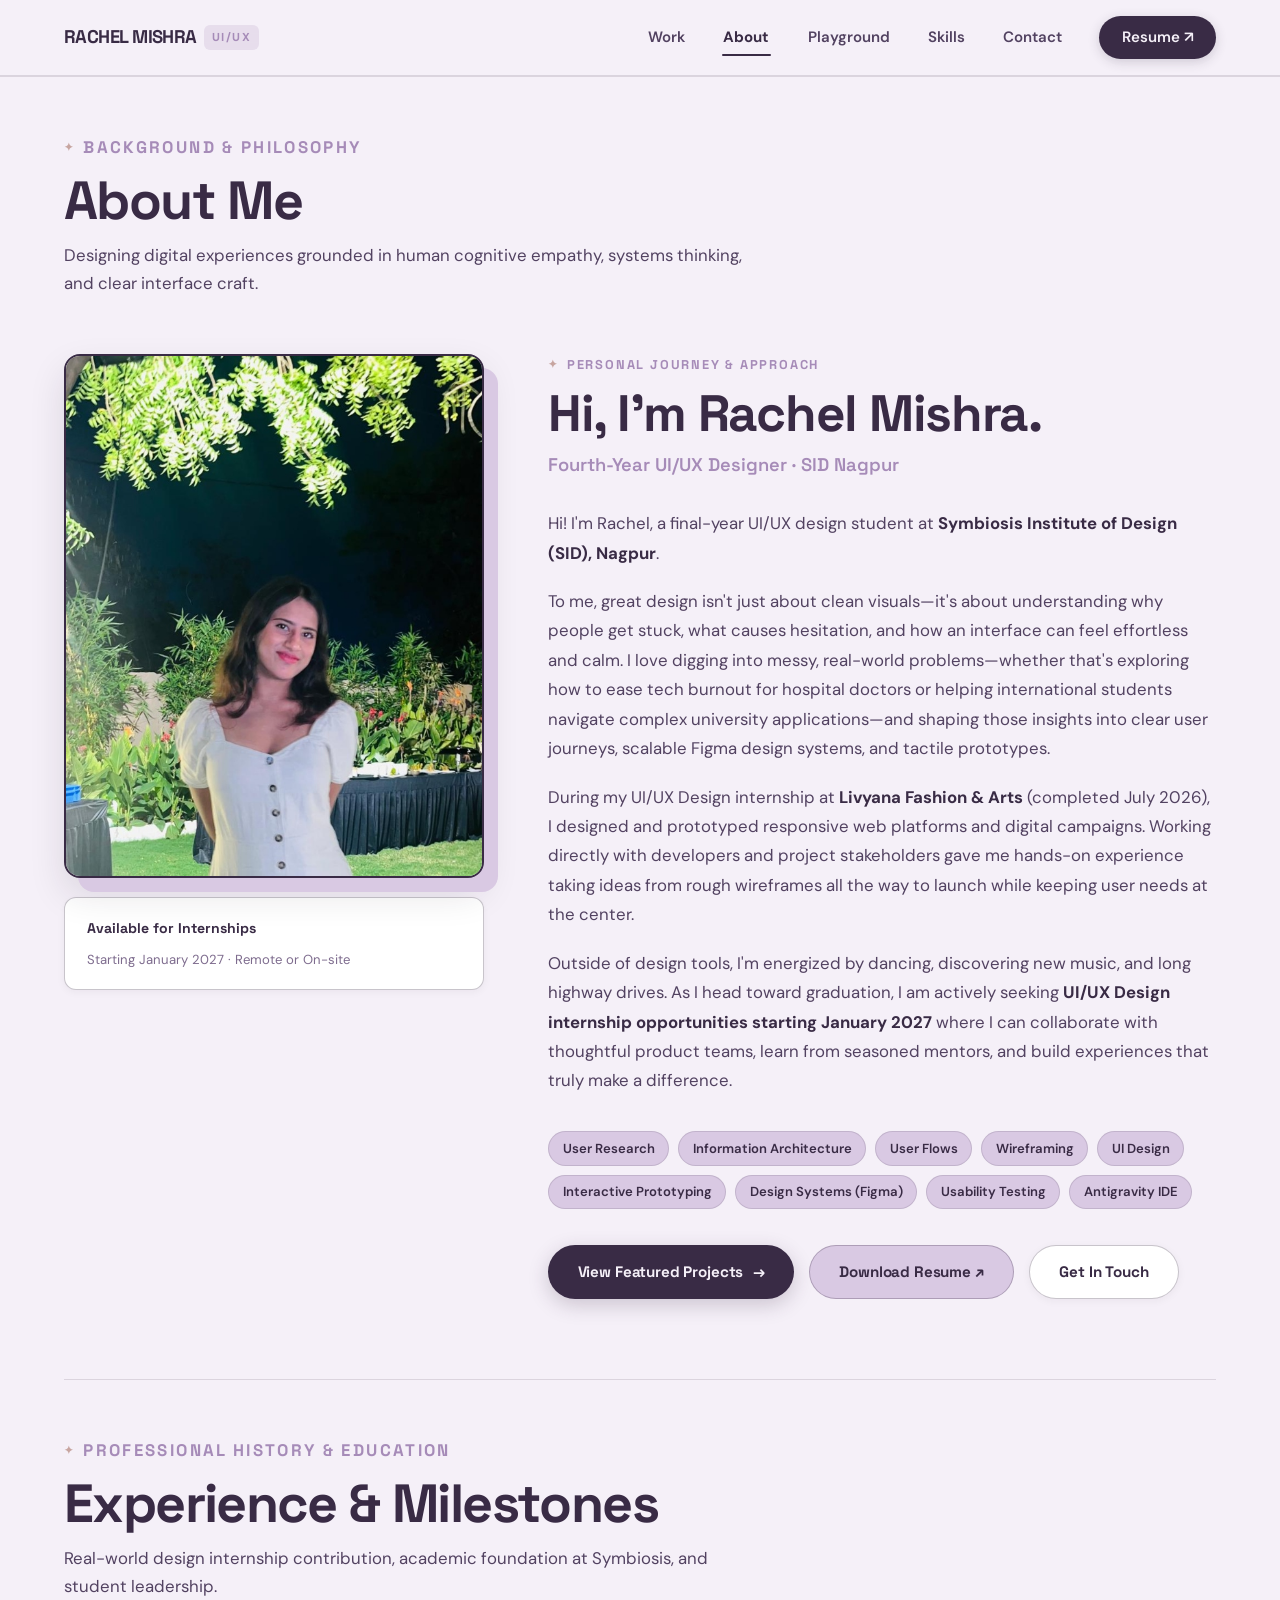
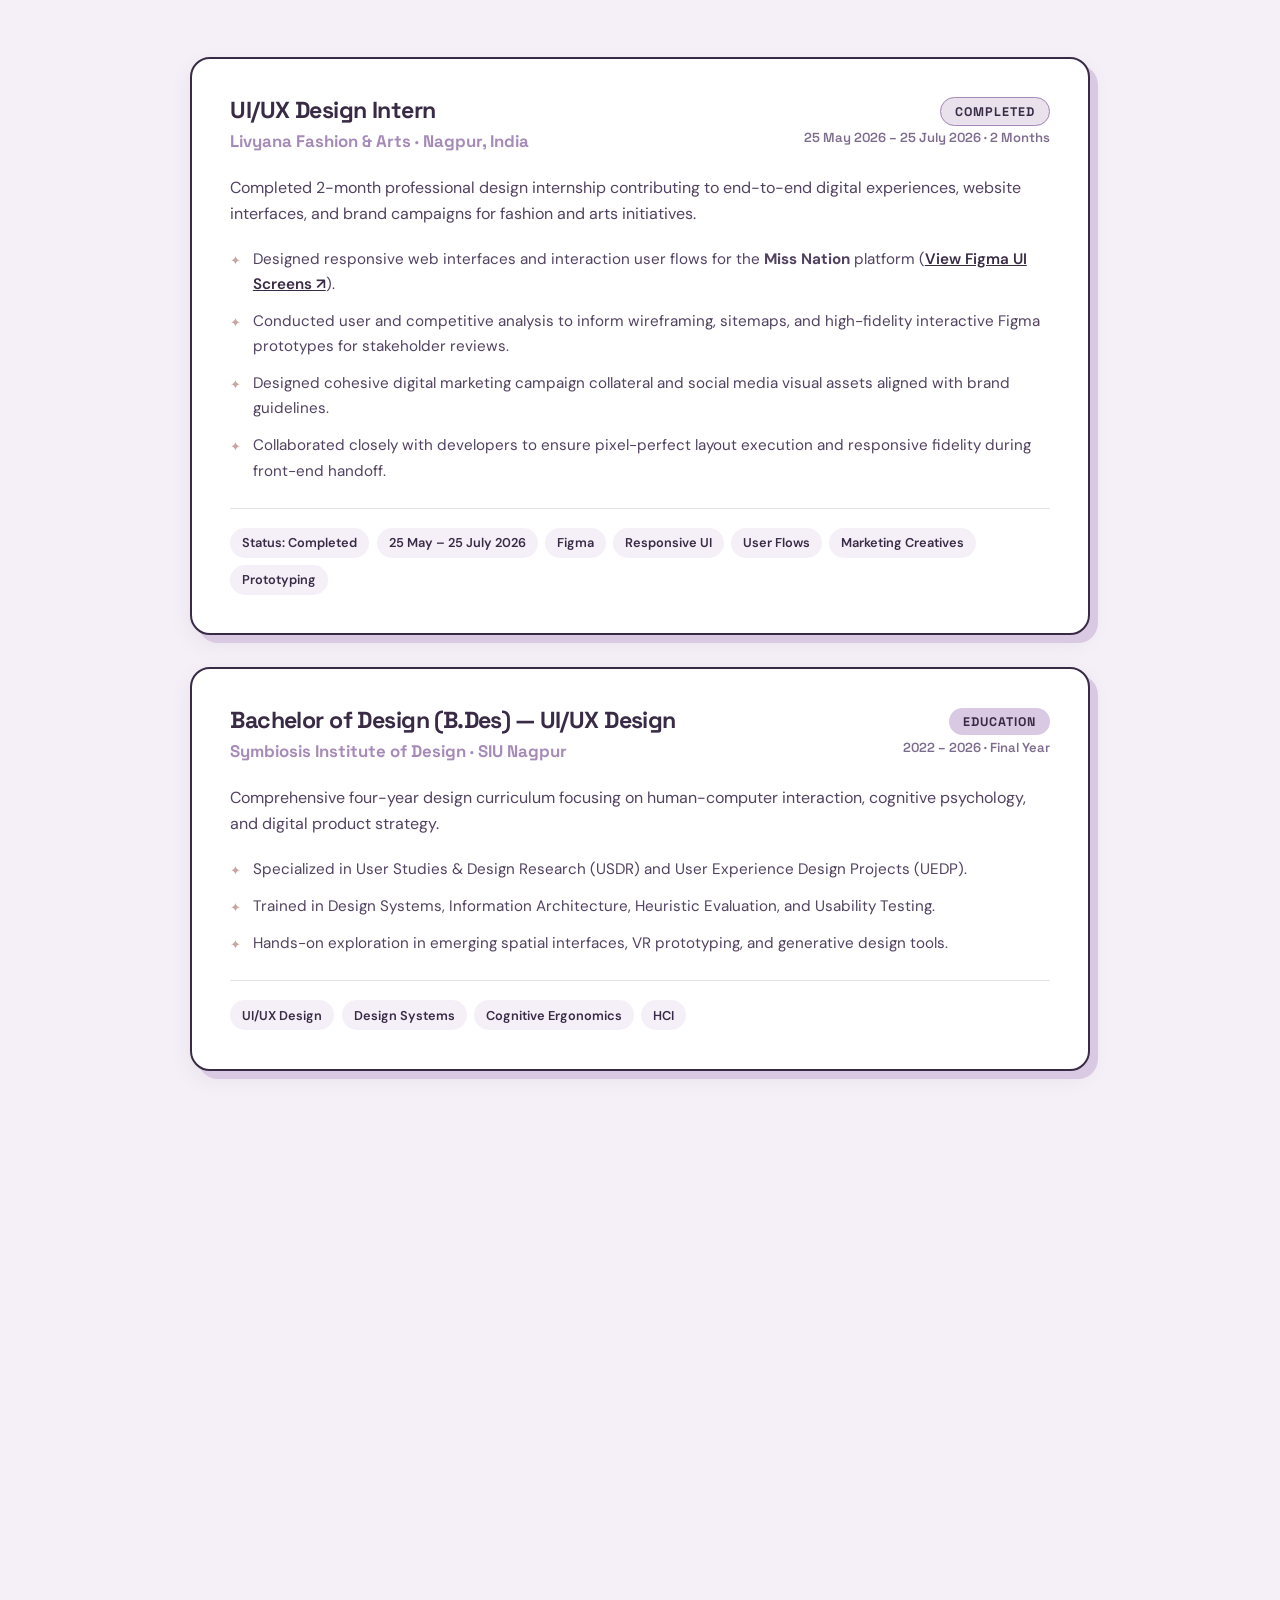
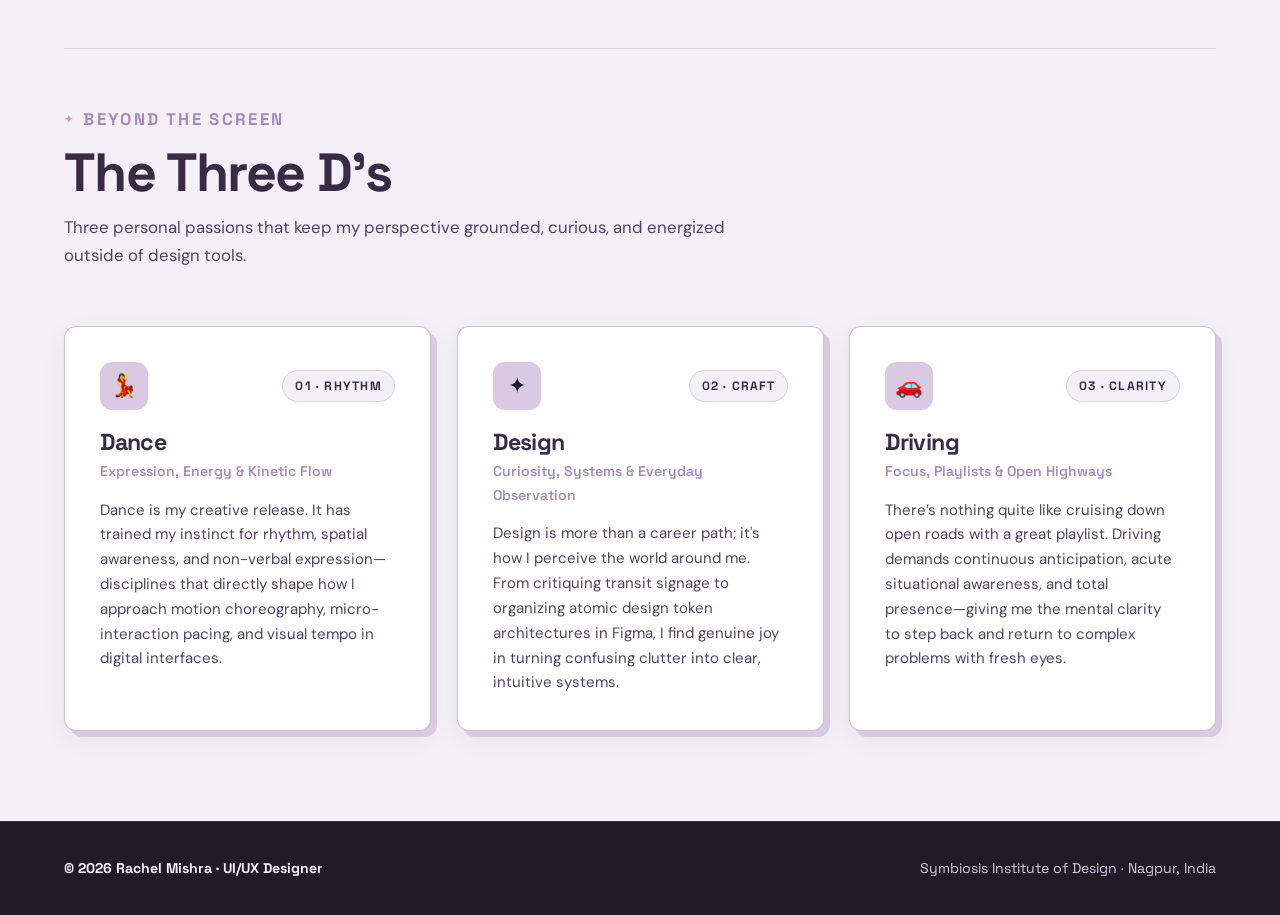
==== commit e590deb3: "feat: Add actual Miss Nation Figma screens to Playground card 4 with direct Figma link" ====
--- a/about.html
+++ b/about.html
@@ -131,7 +131,7 @@
             Completed 2-month professional design internship contributing to end-to-end digital experiences, website interfaces, and brand campaigns for fashion and arts initiatives.
           </p>
           <ul class="timeline-bullets">
-            <li>Designed responsive web interfaces and interaction user flows for the <strong>Miss Nation</strong> platform.</li>
+            <li>Designed responsive web interfaces and interaction user flows for the <strong>Miss Nation</strong> platform (<a href="https://www.figma.com/design/iazsFaVKSMcVo9MSOsK810/Untitled?node-id=16-638&amp;t=06LJbjr4SPVUwLd5-1" target="_blank" rel="noopener" style="color: var(--plum); font-weight: 600; text-decoration: underline;">View Figma UI Screens ↗</a>).</li>
             <li>Conducted user and competitive analysis to inform wireframing, sitemaps, and high-fidelity interactive Figma prototypes for stakeholder reviews.</li>
             <li>Designed cohesive digital marketing campaign collateral and social media visual assets aligned with brand guidelines.</li>
             <li>Collaborated closely with developers to ensure pixel-perfect layout execution and responsive fidelity during front-end handoff.</li>
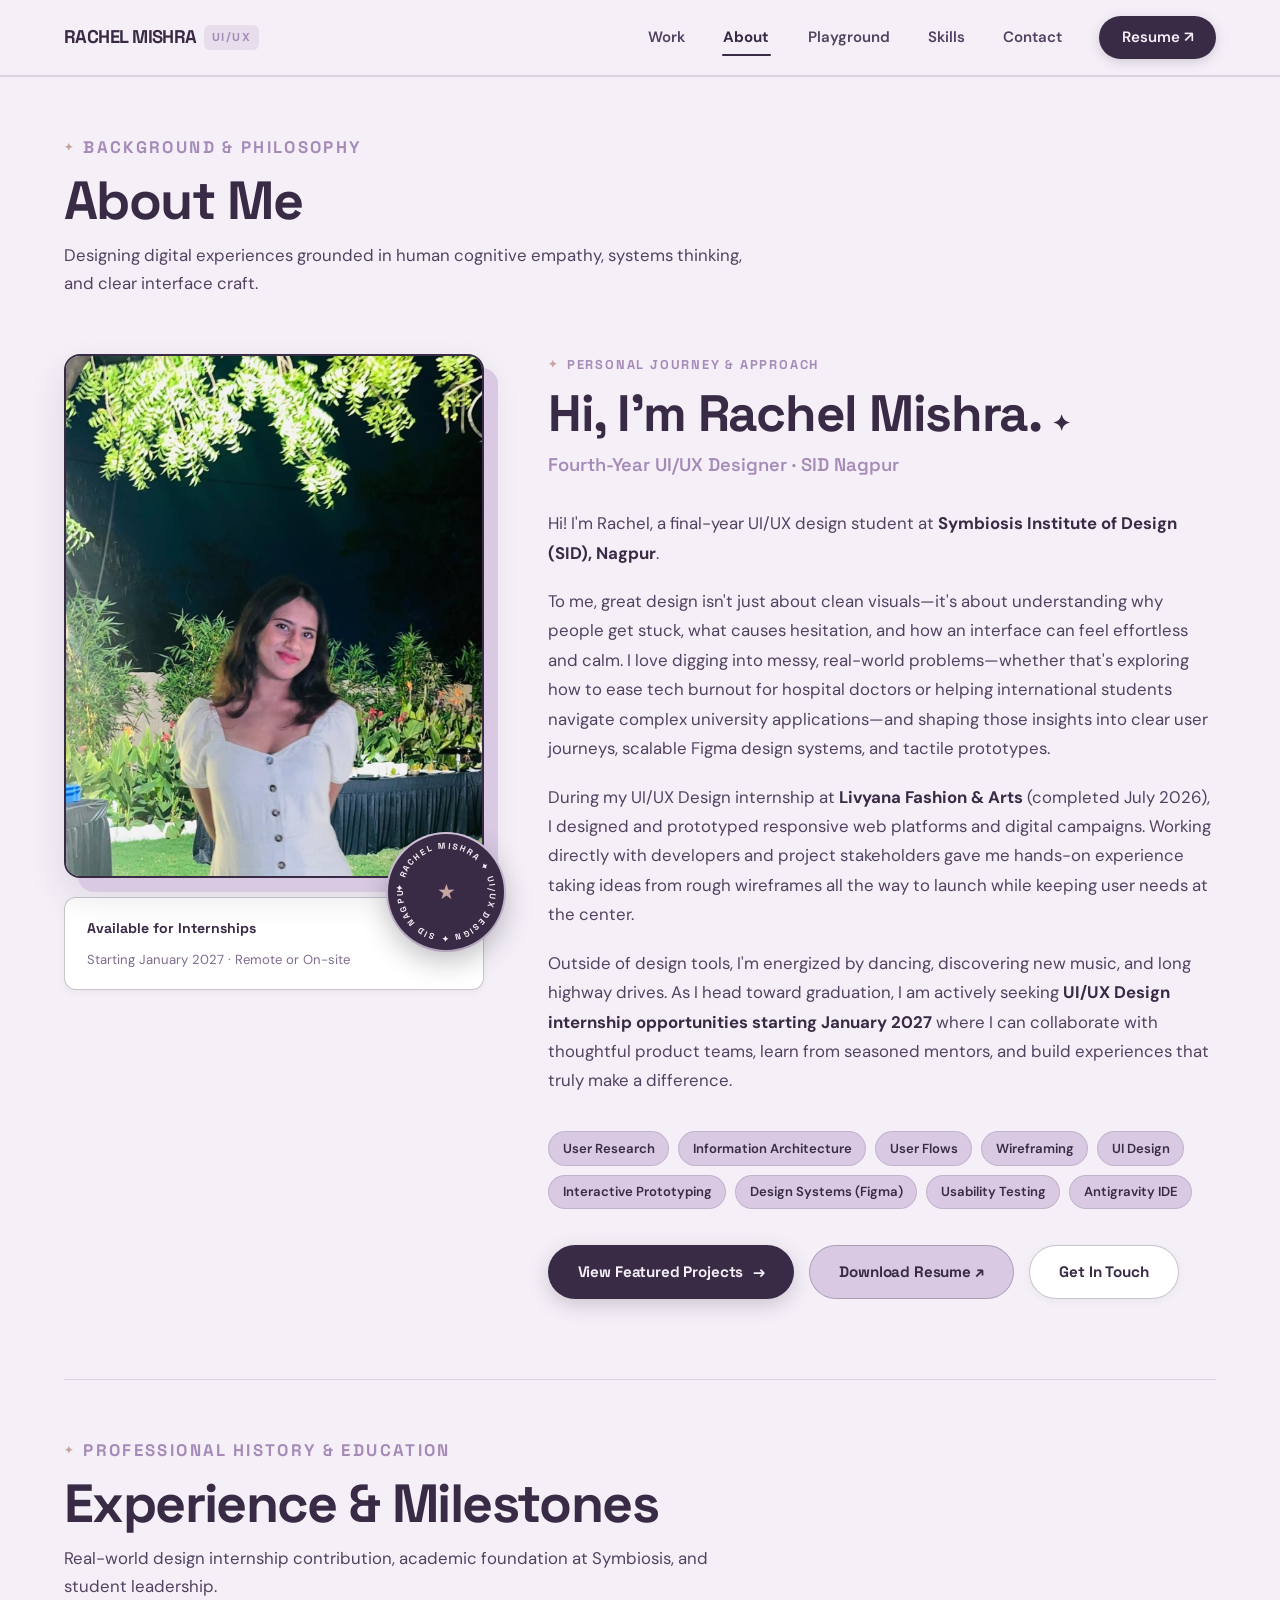
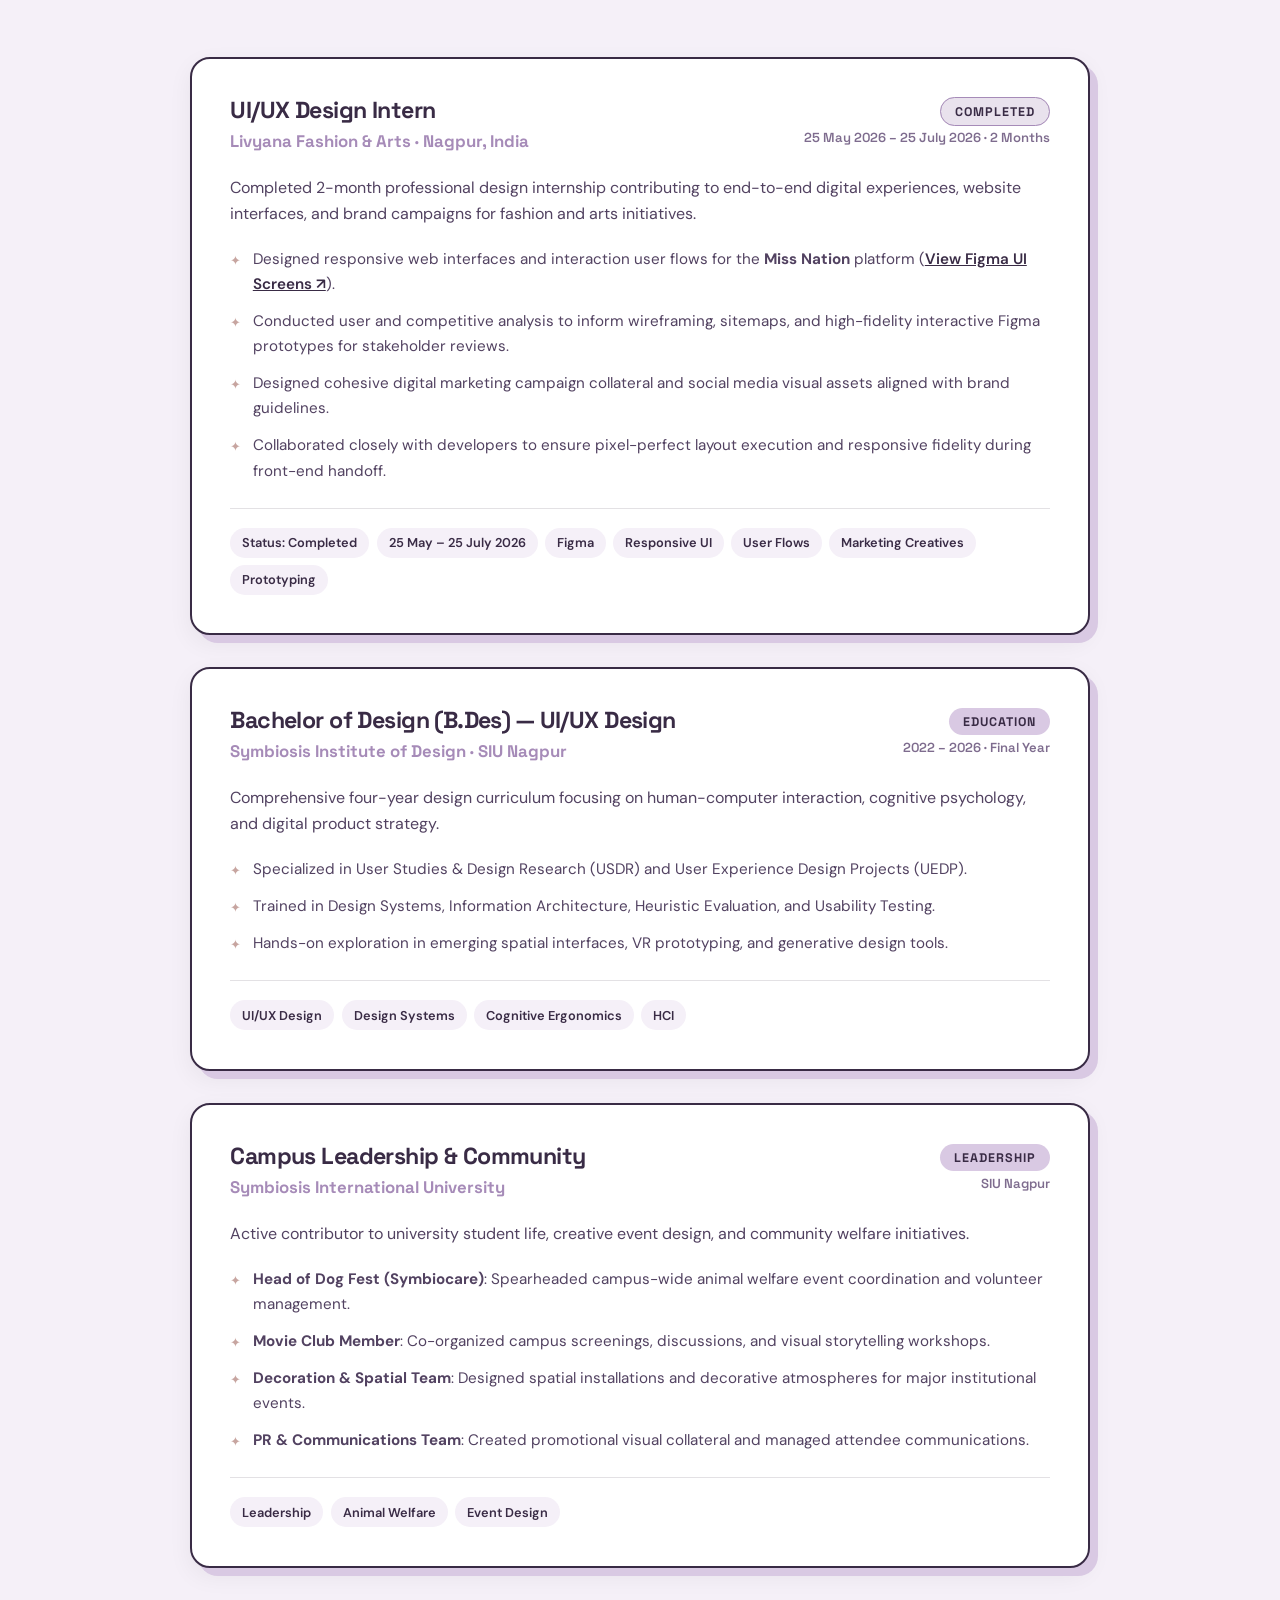
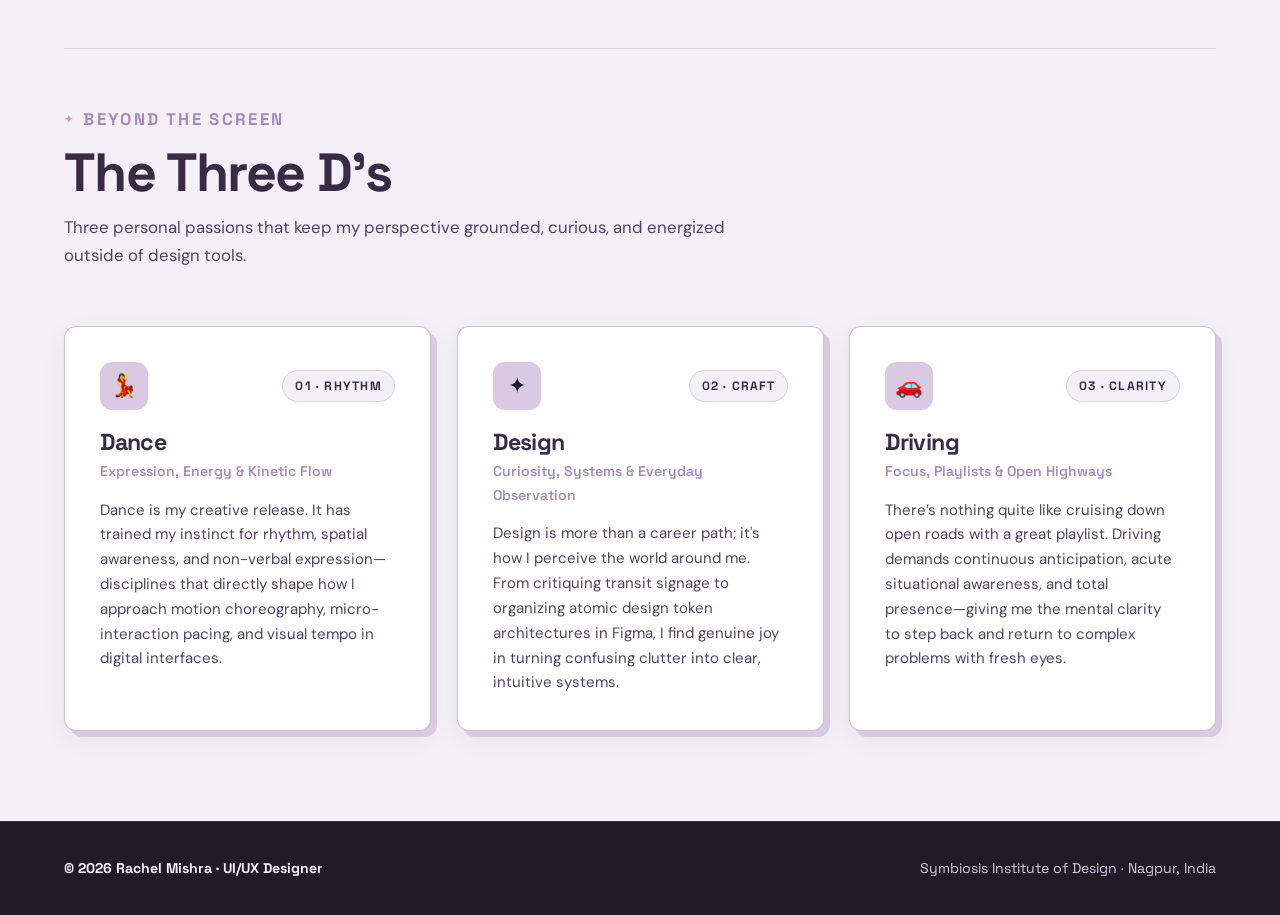
==== commit d7e3ffd5: "feat: Add playful, expressive animations and micro-interactions across portfolio" ====
--- a/about.html
+++ b/about.html
@@ -53,6 +53,18 @@
         <div class="portrait-editorial-card">
           <img src="rachel.jpg" alt="Rachel Mishra — UI/UX Designer" class="portrait-img" width="607" height="1024" loading="eager">
         </div>
+        <!-- Rotating Circular Text Element (Editorial Seal) -->
+        <div class="rotating-badge-stamp" style="bottom: 40px; right: -20px;" aria-hidden="true">
+          <svg viewBox="0 0 120 120" class="rotating-stamp-svg">
+            <path id="aboutBadgeTextPath" d="M 60, 60 m -45, 0 a 45,45 0 1,1 90,0 a 45,45 0 1,1 -90,0" fill="none"/>
+            <text class="stamp-text">
+              <textPath href="#aboutBadgeTextPath" startOffset="0%">
+                ✦ RACHEL MISHRA ✦ UI/UX DESIGN ✦ SID NAGPUR ✦
+              </textPath>
+            </text>
+          </svg>
+          <div class="badge-center-sparkle">★</div>
+        </div>
         <div class="about-status-card">
           <span style="font-family: var(--ff-display); font-size: 0.88rem; font-weight: 700; color: var(--plum);">Available for Internships</span>
           <span style="font-size: 0.82rem; color: var(--text-muted);">Starting January 2027 · Remote or On-site</span>
@@ -62,7 +74,7 @@
       <!-- RIGHT: NARRATIVE -->
       <div class="about-content">
         <p class="eyebrow">Personal Journey &amp; Approach</p>
-        <h2 class="about-title">Hi, I'm Rachel Mishra.</h2>
+        <h2 class="about-title">Hi, I'm Rachel Mishra. <span class="vibrant-sparkle" style="font-size: 1.4rem;" aria-hidden="true">✦</span></h2>
         <p class="about-role-sub">Fourth-Year UI/UX Designer · SID Nagpur</p>
 
         <div class="about-narrative">
--- a/style.css
+++ b/style.css
@@ -30,6 +30,11 @@
   --muted-rose: #C7A5A0;
   --muted-rose-subtle: rgba(199, 165, 160, 0.22);
 
+  /* Creative Accent Transitions (Cherry Coral, Hot Pink, Tangerine) */
+  --coral-cherry: #FF4F64;
+  --pink-hot: #FF2A85;
+  --tangerine: #FF9F38;
+
   /* Semantic Theme Mappings */
   --bg-primary: var(--lavender-white);
   --bg-card: #FFFFFF;
@@ -72,11 +77,27 @@
 }
 
 @media (prefers-reduced-motion: reduce) {
-  html { scroll-behavior: auto; }
+  html { scroll-behavior: auto !important; }
   *, *::before, *::after {
     animation-duration: 0.01ms !important;
     animation-iteration-count: 1 !important;
     transition-duration: 0.01ms !important;
+    scroll-behavior: auto !important;
+  }
+  body {
+    opacity: 1 !important;
+  }
+  .reveal-on-scroll,
+  .section-header h2,
+  .section-header .eyebrow,
+  .word-reveal,
+  .reveal-img-up {
+    opacity: 1 !important;
+    transform: none !important;
+  }
+  .sketch-underline-name path,
+  .sketch-underline-interact path {
+    stroke-dashoffset: 0 !important;
   }
 }
 
@@ -90,6 +111,12 @@
   -moz-osx-font-smoothing: grayscale;
   overflow-x: hidden;
   position: relative;
+  opacity: 0;
+  transition: opacity 0.32s cubic-bezier(0.16, 1, 0.3, 1);
+}
+
+body.page-loaded {
+  opacity: 1;
 }
 
 body.no-scroll {
@@ -271,6 +298,11 @@
   display: flex;
   align-items: center;
   gap: 0.45rem;
+  transition: transform 0.25s cubic-bezier(0.34, 1.56, 0.64, 1);
+}
+
+.nav-mark:hover {
+  transform: scale(1.03);
 }
 
 .nav-mark .mark-sub {
@@ -283,6 +315,20 @@
   padding: 0.18rem 0.5rem;
   border-radius: var(--radius-sm);
   text-transform: uppercase;
+  transition: background-color 0.25s ease, color 0.25s ease, transform 0.3s cubic-bezier(0.34, 1.56, 0.64, 1);
+}
+
+.nav-mark:hover .mark-sub {
+  animation: logoBadgePop 0.45s cubic-bezier(0.34, 1.56, 0.64, 1);
+  background: var(--plum);
+  color: var(--lavender-white);
+}
+
+@keyframes logoBadgePop {
+  0% { transform: scale(1) rotate(0deg); }
+  35% { transform: scale(1.18) rotate(-7deg); }
+  75% { transform: scale(1.08) rotate(4deg); }
+  100% { transform: scale(1) rotate(0deg); }
 }
 
 .nav-links {
@@ -298,27 +344,40 @@
   color: var(--text-secondary);
   position: relative;
   padding: 0.4rem 0.1rem;
-  transition: color 0.2s ease;
-}
-
-.nav-links a:hover {
-  color: var(--plum);
-}
-
-.nav-links a.active {
-  color: var(--plum);
-  font-weight: 700;
-}
-
-.nav-links a.active::after {
+  transition: color 0.25s ease;
+}
+
+.nav-links a::after {
   content: '';
   position: absolute;
   bottom: 0;
   left: 0;
   width: 100%;
-  height: 2.5px;
+  height: 2px;
   background: var(--plum);
   border-radius: 2px;
+  transform: scaleX(0);
+  transform-origin: right;
+  transition: transform 0.3s cubic-bezier(0.16, 1, 0.3, 1), background-color 0.2s ease;
+}
+
+.nav-links a:hover {
+  color: var(--plum);
+}
+
+.nav-links a:hover::after {
+  transform: scaleX(1);
+  transform-origin: left;
+}
+
+.nav-links a.active {
+  color: var(--plum);
+  font-weight: 700;
+}
+
+.nav-links a.active::after {
+  transform: scaleX(1);
+  height: 2.5px;
 }
 
 .nav-cta {
@@ -330,13 +389,18 @@
   padding: 0.55rem 1.4rem !important;
   border-radius: var(--radius-pill);
   box-shadow: 0 3px 12px rgba(57, 43, 69, 0.2);
-  transition: all 0.25s ease !important;
+  transition: all 0.3s cubic-bezier(0.34, 1.56, 0.64, 1) !important;
 }
 
 .nav-cta:hover {
-  background: var(--almost-black) !important;
-  transform: translateY(-2px);
-  box-shadow: 0 6px 18px rgba(33, 26, 39, 0.3);
+  background: linear-gradient(135deg, #392B45, #553F67) !important;
+  color: #FFFFFF !important;
+  transform: scale(1.06) translateY(-2px) !important;
+  box-shadow: 0 8px 24px rgba(57, 43, 69, 0.35) !important;
+}
+
+.nav-cta:active {
+  transform: scale(0.96) translateY(1px) !important;
 }
 
 .nav-cta.active::after {
@@ -391,9 +455,24 @@
   font-weight: 700;
   padding: 0.85rem 1.85rem;
   border-radius: var(--radius-pill);
-  transition: all 0.25s cubic-bezier(0.16, 1, 0.3, 1);
+  transition: all 0.28s cubic-bezier(0.34, 1.56, 0.64, 1);
   white-space: nowrap;
   letter-spacing: -0.01em;
+  position: relative;
+  cursor: pointer;
+}
+
+.btn:active {
+  transform: scale(0.96) translateY(2px) !important;
+}
+
+.btn span:last-child {
+  display: inline-block;
+  transition: transform 0.25s cubic-bezier(0.34, 1.56, 0.64, 1);
+}
+
+.btn:hover span:last-child {
+  transform: translateX(4px);
 }
 
 .btn-primary {
@@ -403,10 +482,10 @@
 }
 
 .btn-primary:hover {
-  background: var(--almost-black);
+  background: linear-gradient(135deg, #392B45, #23192B);
   color: #FFFFFF;
-  transform: translateY(-2px);
-  box-shadow: 0 10px 28px rgba(33, 26, 39, 0.32);
+  transform: translateY(-3px) scale(1.02);
+  box-shadow: 0 12px 30px rgba(33, 26, 39, 0.34);
 }
 
 .btn-secondary {
@@ -418,7 +497,8 @@
 .btn-secondary:hover {
   background: var(--dusty-lavender);
   color: var(--almost-black);
-  transform: translateY(-2px);
+  transform: translateY(-3px) scale(1.02);
+  box-shadow: 0 6px 18px rgba(166, 139, 184, 0.3);
 }
 
 .btn-ghost {
@@ -431,7 +511,8 @@
 .btn-ghost:hover {
   background: var(--soft-lilac);
   border-color: var(--plum);
-  transform: translateY(-2px);
+  transform: translateY(-3px) scale(1.02);
+  box-shadow: 0 6px 18px rgba(57, 43, 69, 0.12);
 }
 
 .btn-accent {
@@ -442,7 +523,8 @@
 .btn-accent:hover {
   background: var(--plum);
   color: var(--lavender-white);
-  transform: translateY(-2px);
+  transform: translateY(-3px) scale(1.02);
+  box-shadow: 0 8px 24px rgba(57, 43, 69, 0.25);
 }
 
 /* ---------- 7. CONTINUOUS TYPOGRAPHY MARQUEE ---------- */
@@ -501,30 +583,107 @@
   overflow: hidden;
 }
 
-/* Floating abstract shapes */
+/* Floating abstract shapes with gentle dreamy motion */
 .hero-abstract-shape {
   position: absolute;
   pointer-events: none;
   border-radius: 50%;
-  filter: blur(70px);
-  opacity: 0.45;
+  filter: blur(75px);
+  opacity: 0.50;
   z-index: 0;
+  will-change: transform;
 }
 
 .shape-plum {
-  width: 480px;
-  height: 480px;
-  background: rgba(57, 43, 69, 0.12);
+  width: 520px;
+  height: 520px;
+  background: rgba(57, 43, 69, 0.15);
   top: -60px;
   right: -80px;
+  animation: floatGentle1 14s ease-in-out infinite;
 }
 
 .shape-lilac {
-  width: 420px;
-  height: 420px;
-  background: rgba(217, 201, 227, 0.65);
+  width: 460px;
+  height: 460px;
+  background: rgba(217, 201, 227, 0.70);
   bottom: -40px;
   left: -60px;
+  animation: floatGentle2 16s ease-in-out infinite;
+}
+
+@keyframes floatGentle1 {
+  0%, 100% { transform: translate(0, 0) scale(1); }
+  50% { transform: translate(32px, -24px) scale(1.08); }
+}
+
+@keyframes floatGentle2 {
+  0%, 100% { transform: translate(0, 0) scale(1); }
+  50% { transform: translate(-26px, 28px) scale(0.94); }
+}
+
+/* Floating Decorative Sparkles & Doodles */
+.hero-decor-item {
+  position: absolute;
+  pointer-events: none;
+  z-index: 2;
+  user-select: none;
+}
+
+.decor-sparkle-1 {
+  top: 14%;
+  left: 2%;
+  font-size: 1.4rem;
+  color: var(--dusty-lavender);
+  animation: twinkleStar 3.5s ease-in-out infinite, floatGentle1 9s ease-in-out infinite;
+}
+
+.decor-sparkle-2 {
+  top: 80%;
+  right: 5%;
+  font-size: 1.6rem;
+  color: var(--muted-rose);
+  animation: twinkleStar 4s ease-in-out infinite 1s, floatGentle2 11s ease-in-out infinite;
+}
+
+.decor-flower {
+  top: 8%;
+  right: 22%;
+  font-size: 1.25rem;
+  animation: spinSlow 24s linear infinite;
+  opacity: 0.85;
+}
+
+/* Sparkle & Rotation Utilities */
+.sparkle-twinkle {
+  display: inline-block;
+  animation: twinkleStar 3s ease-in-out infinite;
+}
+
+.sparkle-spin {
+  display: inline-block;
+  animation: spinSlow 18s linear infinite;
+}
+
+@keyframes twinkleStar {
+  0%, 100% { transform: scale(0.9) rotate(0deg); opacity: 0.75; }
+  50% { transform: scale(1.3) rotate(16deg); opacity: 1; filter: drop-shadow(0 0 8px rgba(166, 139, 184, 0.8)); }
+}
+
+@keyframes spinSlow {
+  from { transform: rotate(0deg); }
+  to { transform: rotate(360deg); }
+}
+
+/* Color Transitions: Cherry Coral, Hot Pink, Tangerine */
+@keyframes vibrantColorCycle {
+  0% { color: var(--coral-cherry); fill: var(--coral-cherry); filter: drop-shadow(0 0 6px rgba(255, 79, 100, 0.5)); }
+  50% { color: var(--pink-hot); fill: var(--pink-hot); filter: drop-shadow(0 0 8px rgba(255, 42, 133, 0.6)); }
+  100% { color: var(--tangerine); fill: var(--tangerine); filter: drop-shadow(0 0 6px rgba(255, 159, 56, 0.5)); }
+}
+
+.vibrant-color-shift {
+  animation: vibrantColorCycle 6s ease-in-out infinite alternate;
 }
 
 .hero-grid {
@@ -596,15 +755,85 @@
   display: block;
 }
 
+/* Staggered Word-by-Word Hero Reveal */
+.hero-title .word-reveal {
+  display: inline-block;
+  opacity: 0;
+  transform: translateY(22px) rotate(1.2deg);
+  animation: wordPopUp 0.65s cubic-bezier(0.16, 1, 0.3, 1) forwards;
+  animation-delay: calc(var(--i, 1) * 0.045s + 0.12s);
+  will-change: transform, opacity;
+}
+
+@keyframes wordPopUp {
+  to {
+    opacity: 1;
+    transform: translateY(0) rotate(0deg);
+  }
+}
+
 .hero-title .serif-italic {
   color: var(--almost-black);
   font-weight: 600;
+}
+
+.hero-name-accent-wrap {
+  position: relative;
+  display: inline-block;
 }
 
 .hero-name-accent {
   background: linear-gradient(135deg, var(--plum) 0%, var(--dusty-lavender) 100%);
   -webkit-background-clip: text;
   -webkit-text-fill-color: transparent;
+}
+
+/* Hand-Drawn Animated Sketched Underlines */
+.sketch-underline-name {
+  position: absolute;
+  bottom: -6px;
+  left: 0;
+  width: 100%;
+  height: 14px;
+  color: var(--dusty-lavender);
+  overflow: visible;
+  pointer-events: none;
+}
+
+.sketch-underline-name path {
+  stroke-dasharray: 260;
+  stroke-dashoffset: 260;
+  animation: sketchDraw 1.1s cubic-bezier(0.16, 1, 0.3, 1) forwards;
+  animation-delay: 0.55s;
+}
+
+.serif-italic-wrap {
+  position: relative;
+  display: inline-block;
+}
+
+.sketch-underline-interact {
+  position: absolute;
+  bottom: -4px;
+  left: 0;
+  width: 100%;
+  height: 12px;
+  color: var(--muted-rose);
+  overflow: visible;
+  pointer-events: none;
+}
+
+.sketch-underline-interact path {
+  stroke-dasharray: 200;
+  stroke-dashoffset: 200;
+  animation: sketchDraw 1.1s cubic-bezier(0.16, 1, 0.3, 1) forwards;
+  animation-delay: 0.9s;
+}
+
+@keyframes sketchDraw {
+  to {
+    stroke-dashoffset: 0;
+  }
 }
 
 .hero-sub {
@@ -670,12 +899,14 @@
   border-radius: 16px;
   overflow: hidden;
   box-shadow: 14px 14px 0 var(--soft-lilac), 0 16px 36px rgba(33, 26, 39, 0.12);
-  transition: transform 0.35s cubic-bezier(0.16, 1, 0.3, 1), box-shadow 0.35s ease;
+  transition: transform 0.4s cubic-bezier(0.16, 1, 0.3, 1), box-shadow 0.4s ease;
+  transform-style: preserve-3d;
+  will-change: transform;
 }
 
 .portrait-editorial-card:hover {
-  transform: translate(-3px, -3px);
-  box-shadow: 18px 18px 0 var(--dusty-lavender), 0 20px 45px rgba(33, 26, 39, 0.16);
+  transform: translate(-4px, -4px);
+  box-shadow: 20px 20px 0 var(--dusty-lavender), 0 24px 50px rgba(33, 26, 39, 0.18);
 }
 
 .portrait-img {
@@ -684,6 +915,62 @@
   object-fit: cover;
   object-position: center 25%;
   display: block;
+  transition: transform 0.6s cubic-bezier(0.16, 1, 0.3, 1);
+}
+
+.portrait-editorial-card:hover .portrait-img {
+  transform: scale(1.03);
+}
+
+/* Rotating Circular Text Element (Editorial Seal) */
+.rotating-badge-stamp {
+  position: absolute;
+  bottom: -24px;
+  right: -24px;
+  width: 116px;
+  height: 116px;
+  border-radius: 50%;
+  background: var(--plum);
+  box-shadow: 0 10px 28px rgba(33, 26, 39, 0.30), 0 0 0 2px var(--soft-lilac);
+  display: flex;
+  align-items: center;
+  justify-content: center;
+  z-index: 5;
+  cursor: pointer;
+  transition: transform 0.35s cubic-bezier(0.34, 1.56, 0.64, 1), box-shadow 0.3s ease;
+}
+
+.rotating-badge-stamp:hover {
+  transform: scale(1.12) rotate(15deg);
+  box-shadow: 0 14px 36px rgba(33, 26, 39, 0.40), 0 0 0 3px var(--dusty-lavender);
+}
+
+.rotating-stamp-svg {
+  width: 100%;
+  height: 100%;
+  animation: spinSlow 14s linear infinite;
+  transform-origin: center;
+}
+
+.rotating-badge-stamp:hover .rotating-stamp-svg {
+  animation-duration: 5s;
+}
+
+.stamp-text {
+  font-family: var(--ff-display);
+  font-size: 8.8px;
+  font-weight: 800;
+  letter-spacing: 2px;
+  text-transform: uppercase;
+  fill: var(--lavender-white);
+}
+
+.badge-center-sparkle {
+  position: absolute;
+  font-size: 1.3rem;
+  color: var(--muted-rose);
+  animation: vibrantColorCycle 6s ease-in-out infinite alternate, twinkleStar 2.5s ease-in-out infinite;
+  pointer-events: none;
 }
 
 /* Unconventional Cutout Sticker Badges */
@@ -701,11 +988,11 @@
   box-shadow: 0 8px 24px rgba(33, 26, 39, 0.25);
   border: 1px solid var(--soft-lilac);
   z-index: 2;
-  transition: transform 0.25s ease;
+  transition: transform 0.28s cubic-bezier(0.34, 1.56, 0.64, 1);
 }
 
 .floating-stamp:hover {
-  transform: scale(1.05) rotate(0deg) !important;
+  transform: scale(1.08) rotate(0deg) !important;
 }
 
 .stamp-top-right {
@@ -732,23 +1019,47 @@
 .scroll-indicator-bar {
   display: flex;
   align-items: center;
-  gap: 0.5rem;
-  font-family: var(--ff-display);
-  font-size: 0.74rem;
-  font-weight: 700;
-  letter-spacing: 0.16em;
+  gap: 0.8rem;
+  font-family: var(--ff-display);
+  font-size: 0.76rem;
+  font-weight: 700;
+  letter-spacing: 0.14em;
   text-transform: uppercase;
   color: var(--text-muted);
   margin-top: 2rem;
-}
-
-.scroll-indicator-bar span {
-  animation: bounceDown 2s infinite;
-}
-
-@keyframes bounceDown {
+  cursor: pointer;
+  transition: color 0.25s ease;
+}
+
+.scroll-indicator-bar:hover {
+  color: var(--plum);
+}
+
+.scroll-arrow-badge {
+  display: inline-flex;
+  align-items: center;
+  justify-content: center;
+  width: 28px;
+  height: 28px;
+  border-radius: 50%;
+  background: var(--plum);
+  color: var(--lavender-white);
+  font-size: 0.82rem;
+  box-shadow: 0 4px 12px rgba(57, 43, 69, 0.2);
+  animation: scrollArrowBounce 2s cubic-bezier(0.28, 0.84, 0.42, 1) infinite;
+  transition: transform 0.25s cubic-bezier(0.34, 1.56, 0.64, 1), background-color 0.2s ease;
+}
+
+.scroll-indicator-bar:hover .scroll-arrow-badge {
+  transform: scale(1.18);
+  background: var(--almost-black);
+}
+
+@keyframes scrollArrowBounce {
   0%, 100% { transform: translateY(0); }
-  50% { transform: translateY(5px); }
+  35% { transform: translateY(6px); }
+  55% { transform: translateY(0); }
+  75% { transform: translateY(3px); }
 }
 
 /* ---------- 9. SECTION HEADERS & ALTERNATING CONTRAST SECTIONS ---------- */
@@ -821,14 +1132,15 @@
   border-radius: var(--radius-lg);
   padding: clamp(2rem, 4vw, 3.2rem);
   box-shadow: 10px 10px 0 var(--soft-lilac), 0 12px 32px rgba(33, 26, 39, 0.08);
-  transition: transform 0.3s cubic-bezier(0.16, 1, 0.3, 1), box-shadow 0.3s ease;
+  transition: transform 0.4s cubic-bezier(0.16, 1, 0.3, 1), box-shadow 0.4s cubic-bezier(0.16, 1, 0.3, 1), border-color 0.3s ease;
   position: relative;
   overflow: hidden;
 }
 
 .project-editorial-card:hover {
-  transform: translate(-3px, -3px);
-  box-shadow: 14px 14px 0 var(--dusty-lavender), 0 18px 42px rgba(33, 26, 39, 0.12);
+  transform: translateY(-6px);
+  box-shadow: 18px 18px 0 var(--dusty-lavender), 0 24px 55px rgba(33, 26, 39, 0.16);
+  border-color: var(--almost-black);
 }
 
 .project-card-top {
@@ -879,6 +1191,12 @@
   line-height: 1.15;
   margin-top: 0.6rem;
   margin-bottom: 0.4rem;
+  transition: transform 0.35s cubic-bezier(0.16, 1, 0.3, 1), color 0.25s ease;
+}
+
+.project-editorial-card:hover .project-title {
+  transform: translateX(6px);
+  color: var(--almost-black);
 }
 
 .project-tagline {
@@ -1098,7 +1416,11 @@
   max-height: 700px;
   object-fit: contain;
   display: block;
-  transition: opacity 0.25s ease;
+  transition: transform 0.6s cubic-bezier(0.16, 1, 0.3, 1), opacity 0.25s ease;
+}
+
+.project-editorial-card:hover .showcase-viewport img {
+  transform: scale(1.025);
 }
 
 .showcase-caption {
@@ -1560,33 +1882,101 @@
 
 .playground-grid {
   display: grid;
-  grid-template-columns: repeat(auto-fit, minmax(320px, 1fr));
-  gap: 1.8rem;
+  grid-template-columns: repeat(2, 1fr);
+  gap: 2.2rem;
+}
+
+@media (max-width: 900px) {
+  .playground-grid {
+    grid-template-columns: 1fr;
+    gap: 1.8rem;
+  }
 }
 
 .playground-card {
   background: #FFFFFF;
   border: 1.5px solid var(--line-strong);
   border-radius: var(--radius-md);
-  padding: 1.6rem;
+  padding: 1.65rem;
   box-shadow: 6px 6px 0 var(--soft-lilac), var(--shadow-card);
-  transition: all 0.3s cubic-bezier(0.16, 1, 0.3, 1);
+  transition: transform 0.35s cubic-bezier(0.16, 1, 0.3, 1), 
+              box-shadow 0.35s cubic-bezier(0.16, 1, 0.3, 1), 
+              border-color 0.35s cubic-bezier(0.16, 1, 0.3, 1);
   display: flex;
   flex-direction: column;
   justify-content: space-between;
+  position: relative;
+  overflow: hidden;
+}
+
+.playground-card::before {
+  content: '';
+  position: absolute;
+  top: 0;
+  left: 0;
+  right: 0;
+  height: 3px;
+  background: linear-gradient(90deg, var(--dusty-lavender), var(--soft-lilac));
+  opacity: 0;
+  transition: opacity 0.3s ease;
 }
 
 .playground-card:hover {
-  transform: translate(-3px, -3px);
+  transform: translateY(-5px);
   border-color: var(--plum);
   box-shadow: 10px 10px 0 var(--dusty-lavender), var(--shadow-card-hover);
 }
 
+.playground-card:hover::before {
+  opacity: 1;
+}
+
+/* Distinctive Playground Lab Hovers */
+/* Lab 01: Token Engine */
+.playground-card[data-lab="1"]:hover {
+  border-color: var(--plum);
+  box-shadow: 10px 10px 0 var(--dusty-lavender), 0 16px 36px rgba(57, 43, 69, 0.16);
+}
+.playground-card[data-lab="1"]:hover .playground-experiment-badge {
+  background: var(--plum);
+  color: var(--lavender-white);
+}
+
+/* Lab 02: Motion Design */
+.playground-card[data-lab="2"]:hover {
+  border-color: var(--coral-cherry);
+  box-shadow: 10px 10px 0 rgba(255, 79, 100, 0.30), 0 16px 36px rgba(255, 79, 100, 0.14);
+}
+.playground-card[data-lab="2"]:hover .playground-experiment-badge {
+  background: var(--coral-cherry);
+  color: #FFFFFF;
+}
+
+/* Lab 03: Spatial 3D */
+.playground-card[data-lab="3"]:hover {
+  border-color: var(--dusty-lavender);
+  box-shadow: 12px 12px 0 var(--plum), 0 20px 42px rgba(33, 26, 39, 0.22);
+}
+.playground-card[data-lab="3"]:hover .playground-preview-frame {
+  transform: perspective(700px) rotateX(4deg) rotateY(-4deg) translateY(-2px);
+  box-shadow: 0 12px 30px rgba(0, 0, 0, 0.45);
+}
+
+/* Lab 04: Visual Craft / Miss Nation */
+.playground-card[data-lab="4"]:hover {
+  border-color: var(--muted-rose);
+  box-shadow: 10px 10px 0 var(--muted-rose), 0 16px 36px rgba(199, 165, 160, 0.25);
+}
+.playground-card[data-lab="4"]:hover .playground-experiment-badge {
+  background: var(--muted-rose);
+  color: var(--almost-black);
+}
+
 .playground-tag-strip {
   display: flex;
   align-items: center;
   justify-content: space-between;
-  margin-bottom: 1rem;
+  margin-bottom: 0.9rem;
 }
 
 .playground-experiment-badge {
@@ -1599,6 +1989,11 @@
   background: var(--soft-lilac);
   padding: 0.25rem 0.65rem;
   border-radius: var(--radius-pill);
+  transition: transform 0.25s cubic-bezier(0.34, 1.56, 0.64, 1), background-color 0.25s ease, color 0.25s ease;
+}
+
+.playground-card:hover .playground-experiment-badge {
+  transform: scale(1.06);
 }
 
 .playground-status-pill {
@@ -1610,69 +2005,175 @@
 
 .playground-preview-frame {
   width: 100%;
-  height: 180px;
-  background: #1A1420;
+  height: 210px;
+  background: #18121E;
   border-radius: var(--radius-sm);
   overflow: hidden;
   position: relative;
-  margin-bottom: 1.25rem;
-  border: 1px solid var(--line);
+  margin-bottom: 1.15rem;
+  border: 1.5px solid rgba(57, 43, 69, 0.16);
+  transition: transform 0.45s cubic-bezier(0.16, 1, 0.3, 1), box-shadow 0.45s ease, border-color 0.3s ease;
 }
 
 .playground-preview-frame img {
   width: 100%;
   height: 100%;
   object-fit: cover;
-  object-position: center top;
-  transition: transform 0.4s cubic-bezier(0.16, 1, 0.3, 1);
+  object-position: center 20%;
+  transition: transform 0.5s cubic-bezier(0.16, 1, 0.3, 1);
   display: block;
 }
 
 .playground-card:hover .playground-preview-frame img {
-  transform: scale(1.04);
+  transform: scale(1.06);
 }
 
 .playground-preview-frame .preview-overlay {
   position: absolute;
   bottom: 8px;
   right: 8px;
-  background: rgba(33, 26, 39, 0.85);
+  background: rgba(33, 26, 39, 0.88);
   color: var(--soft-lilac);
   font-family: var(--ff-display);
   font-size: 0.68rem;
   font-weight: 700;
-  letter-spacing: 0.06em;
+  letter-spacing: 0.08em;
   text-transform: uppercase;
-  padding: 0.2rem 0.55rem;
+  padding: 0.22rem 0.6rem;
   border-radius: var(--radius-pill);
-  backdrop-filter: blur(4px);
+  backdrop-filter: blur(6px);
   pointer-events: none;
-  border: 1px solid rgba(217, 201, 227, 0.2);
+  border: 1px solid rgba(217, 201, 227, 0.25);
+}
+
+.playground-card-subtitle {
+  font-family: var(--ff-display);
+  font-size: 0.74rem;
+  font-weight: 700;
+  color: var(--text-muted);
+  letter-spacing: 0.08em;
+  text-transform: uppercase;
+  margin-bottom: 0.35rem;
 }
 
 .playground-card h3 {
-  font-size: 1.28rem;
-  color: var(--plum);
-  margin-bottom: 0.35rem;
+  font-size: 1.30rem;
+  color: var(--plum);
+  margin-bottom: 0.45rem;
   font-weight: 700;
   line-height: 1.3;
-}
-
-.playground-card-subtitle {
-  font-family: var(--ff-display);
-  font-size: 0.75rem;
-  font-weight: 700;
-  color: var(--text-muted);
-  letter-spacing: 0.06em;
-  text-transform: uppercase;
-  margin-bottom: 0.6rem;
+  transition: transform 0.3s cubic-bezier(0.16, 1, 0.3, 1), color 0.25s ease;
+}
+
+.playground-card:hover h3 {
+  transform: translateX(4px);
+  color: var(--almost-black);
+}
+  font-weight: 700;
+  line-height: 1.3;
 }
 
 .playground-card p {
   font-size: 0.90rem;
   color: var(--text-secondary);
-  line-height: 1.58;
-  margin-bottom: 1.25rem;
+  line-height: 1.6;
+  margin-bottom: 1.1rem;
+}
+
+/* Subtle Supporting Info Reveal Bar */
+.playground-card-reveal {
+  display: flex;
+  align-items: center;
+  justify-content: space-between;
+  gap: 0.6rem;
+  background: rgba(217, 201, 227, 0.24);
+  border: 1px solid rgba(57, 43, 69, 0.10);
+  border-radius: var(--radius-sm);
+  padding: 0.5rem 0.8rem;
+  margin-bottom: 1.2rem;
+  font-family: var(--ff-display);
+  font-size: 0.74rem;
+  font-weight: 600;
+  color: var(--text-secondary);
+  transition: all 0.28s ease;
+}
+
+.playground-card:hover .playground-card-reveal {
+  background: rgba(166, 139, 184, 0.28);
+  border-color: rgba(57, 43, 69, 0.22);
+  color: var(--plum);
+}
+
+.reveal-annotation {
+  font-family: var(--ff-display);
+  font-size: 0.68rem;
+  font-weight: 800;
+  letter-spacing: 0.08em;
+  text-transform: uppercase;
+  color: var(--plum);
+}
+
+/* Playground Action Footer */
+.playground-card-footer {
+  display: flex;
+  align-items: center;
+  justify-content: space-between;
+  flex-wrap: wrap;
+  gap: 0.6rem;
+  margin-top: auto;
+  padding-top: 0.8rem;
+  border-top: 1px solid rgba(57, 43, 69, 0.08);
+}
+
+.playground-tags-group {
+  display: flex;
+  gap: 0.4rem;
+  flex-wrap: wrap;
+  align-items: center;
+}
+
+.btn-playground-link {
+  display: inline-flex;
+  align-items: center;
+  gap: 0.4rem;
+  font-family: var(--ff-display);
+  font-size: 0.80rem;
+  font-weight: 700;
+  color: var(--almost-black);
+  background: var(--dusty-lavender);
+  padding: 0.42rem 0.95rem;
+  border-radius: var(--radius-pill);
+  text-decoration: none;
+  transition: all 0.2s cubic-bezier(0.16, 1, 0.3, 1);
+  box-shadow: 0 2px 8px rgba(57, 43, 69, 0.12);
+}
+
+.btn-playground-link:hover {
+  background: var(--plum);
+  color: var(--lavender-white);
+  transform: translateY(-1px);
+  box-shadow: 0 4px 14px rgba(57, 43, 69, 0.28);
+}
+
+.btn-playground-ghost {
+  display: inline-flex;
+  align-items: center;
+  gap: 0.35rem;
+  font-family: var(--ff-display);
+  font-size: 0.76rem;
+  font-weight: 600;
+  color: var(--text-secondary);
+  background: rgba(57, 43, 69, 0.06);
+  padding: 0.38rem 0.8rem;
+  border-radius: var(--radius-pill);
+  text-decoration: none;
+  transition: all 0.2s ease;
+  border: 1px solid rgba(57, 43, 69, 0.10);
+}
+
+.btn-playground-ghost:hover {
+  background: var(--soft-lilac);
+  color: var(--plum);
 }
 
 /* Interactive Token Sandbox */
@@ -1689,6 +2190,11 @@
   background: var(--plum-deep);
   padding: 1.4rem 2rem;
   border-bottom: 1px solid rgba(217, 201, 227, 0.15);
+  display: flex;
+  align-items: center;
+  justify-content: space-between;
+  flex-wrap: wrap;
+  gap: 1rem;
 }
 
 .sandbox-topbar h3 {
@@ -1704,8 +2210,8 @@
 
 .sandbox-main-grid {
   display: grid;
-  grid-template-columns: 320px 1fr 340px;
-  min-height: 380px;
+  grid-template-columns: 330px 1fr 340px;
+  min-height: 400px;
 }
 
 .sandbox-controls {
@@ -1714,7 +2220,7 @@
   border-right: 1px solid rgba(217, 201, 227, 0.12);
   display: flex;
   flex-direction: column;
-  gap: 1.8rem;
+  gap: 1.6rem;
 }
 
 .sandbox-group-label {
@@ -1741,10 +2247,13 @@
   color: var(--soft-lilac);
   background: rgba(217, 201, 227, 0.08);
   border: 1px solid rgba(217, 201, 227, 0.2);
-  padding: 0.35rem 0.8rem;
+  padding: 0.38rem 0.85rem;
   border-radius: var(--radius-pill);
   cursor: pointer;
-  transition: all 0.2s ease;
+  transition: all 0.2s cubic-bezier(0.16, 1, 0.3, 1);
+  display: inline-flex;
+  align-items: center;
+  gap: 0.35rem;
 }
 
 .sandbox-btn-pill:hover {
@@ -1756,111 +2265,228 @@
   background: var(--dusty-lavender);
   border-color: var(--dusty-lavender);
   color: var(--almost-black);
-  font-weight: 700;
-}
-
-.swatch-group {
-  display: flex;
-  gap: 0.65rem;
-}
-
-.swatch-circle {
-  width: 32px;
-  height: 32px;
+  font-weight: 800;
+  box-shadow: 0 0 0 2px rgba(166, 139, 184, 0.35);
+}
+
+.sandbox-btn-pill.active::before {
+  content: '●';
+  font-size: 0.62rem;
+  color: var(--almost-black);
+}
+
+/* Swatch Grid with Live HEX Labels */
+.swatch-group-editorial {
+  display: flex;
+  flex-direction: column;
+  gap: 0.5rem;
+}
+
+.swatch-item-btn {
+  display: flex;
+  align-items: center;
+  justify-content: space-between;
+  background: rgba(255, 255, 255, 0.04);
+  border: 1px solid rgba(217, 201, 227, 0.14);
+  padding: 0.4rem 0.75rem;
+  border-radius: var(--radius-pill);
+  cursor: pointer;
+  transition: all 0.2s ease;
+  width: 100%;
+}
+
+.swatch-item-btn:hover {
+  background: rgba(255, 255, 255, 0.08);
+  border-color: rgba(217, 201, 227, 0.3);
+}
+
+.swatch-item-btn.active {
+  background: rgba(166, 139, 184, 0.22);
+  border-color: var(--dusty-lavender);
+  box-shadow: 0 0 0 1px var(--dusty-lavender);
+}
+
+.swatch-left-col {
+  display: flex;
+  align-items: center;
+  gap: 0.55rem;
+}
+
+.swatch-circle-chip {
+  width: 18px;
+  height: 18px;
   border-radius: 50%;
   background: var(--c);
-  border: 2px solid var(--almost-black);
-  box-shadow: 0 0 0 1px rgba(217, 201, 227, 0.4);
-  cursor: pointer;
-  transition: transform 0.2s ease, box-shadow 0.2s ease;
-}
-
-.swatch-circle:hover {
-  transform: scale(1.12);
-}
-
-.swatch-circle.active {
-  box-shadow: 0 0 0 3px var(--dusty-lavender);
+  border: 1.5px solid rgba(255, 255, 255, 0.35);
+  box-shadow: 0 1px 4px rgba(0, 0, 0, 0.3);
+}
+
+.swatch-token-label {
+  font-family: var(--ff-display);
+  font-size: 0.76rem;
+  font-weight: 600;
+  color: var(--lavender-white);
+}
+
+.swatch-hex-val {
+  font-family: monospace;
+  font-size: 0.72rem;
+  font-weight: 700;
+  color: var(--soft-lilac);
 }
 
 .sandbox-stage {
   padding: 2.5rem;
   background: var(--almost-black);
   display: flex;
+  flex-direction: column;
   align-items: center;
   justify-content: center;
+  gap: 1.5rem;
 }
 
 .sandbox-preview-card {
   background: #2A1F33;
-  border: 1.5px solid rgba(217, 201, 227, 0.2);
+  border: 1.5px solid rgba(217, 201, 227, 0.22);
   border-radius: var(--radius-md);
   padding: 2.2rem;
-  max-width: 360px;
+  max-width: 380px;
   width: 100%;
   text-align: center;
   display: flex;
   flex-direction: column;
   align-items: center;
-  box-shadow: 0 12px 36px rgba(0, 0, 0, 0.35);
+  box-shadow: 0 14px 40px rgba(0, 0, 0, 0.4);
+  position: relative;
+}
+
+.sandbox-stage-pills-row {
+  display: flex;
+  gap: 0.45rem;
+  flex-wrap: wrap;
+  justify-content: center;
+  margin-bottom: 1.2rem;
 }
 
 .sandbox-token-chip {
   font-family: var(--ff-display);
-  font-size: 0.76rem;
+  font-size: 0.74rem;
   font-weight: 700;
   color: var(--soft-lilac);
   background: rgba(217, 201, 227, 0.12);
   border: 1px solid rgba(217, 201, 227, 0.25);
-  padding: 0.3rem 0.8rem;
+  padding: 0.28rem 0.75rem;
   border-radius: var(--radius-pill);
-  margin-bottom: 1rem;
+}
+
+.sandbox-state-badge {
+  font-family: var(--ff-display);
+  font-size: 0.72rem;
+  font-weight: 800;
+  letter-spacing: 0.08em;
+  text-transform: uppercase;
+  color: var(--almost-black);
+  background: var(--dusty-lavender);
+  padding: 0.28rem 0.75rem;
+  border-radius: var(--radius-pill);
+}
+
+.sandbox-hex-chip {
+  font-family: monospace;
+  font-size: 0.72rem;
+  font-weight: 700;
+  color: var(--muted-rose);
+  background: rgba(199, 165, 160, 0.15);
+  border: 1px solid rgba(199, 165, 160, 0.3);
+  padding: 0.28rem 0.75rem;
+  border-radius: var(--radius-pill);
 }
 
 .sandbox-demo-btn {
   font-family: var(--ff-display);
-  font-size: 0.92rem;
+  font-size: 0.94rem;
   font-weight: 700;
   color: var(--lavender-white);
   background: var(--plum);
-  padding: 0.8rem 1.6rem;
+  padding: 14px 28px;
   border-radius: var(--radius-pill);
   display: inline-flex;
   align-items: center;
-  gap: 0.5rem;
+  justify-content: center;
+  gap: 0.55rem;
   cursor: pointer;
-  transition: all 0.25s ease;
+  transition: all 0.25s cubic-bezier(0.16, 1, 0.3, 1);
+  border: 1.5px solid rgba(255, 255, 255, 0.2);
+  user-select: none;
 }
 
 .sandbox-inspector {
-  padding: 2rem;
+  padding: 1.8rem;
   background: #140E19;
   border-left: 1px solid rgba(217, 201, 227, 0.12);
   color: #E6DCED;
+  display: flex;
+  flex-direction: column;
 }
 
 .inspector-top {
   display: flex;
   align-items: center;
   justify-content: space-between;
-  margin-bottom: 1.2rem;
-  padding-bottom: 0.8rem;
+  margin-bottom: 1rem;
+  padding-bottom: 0.75rem;
   border-bottom: 1px solid rgba(217, 201, 227, 0.15);
 }
 
 .inspector-title {
   font-family: var(--ff-display);
-  font-size: 0.82rem;
-  font-weight: 700;
+  font-size: 0.80rem;
+  font-weight: 800;
+  letter-spacing: 0.08em;
+  text-transform: uppercase;
   color: var(--dusty-lavender);
+}
+
+.btn-copy-css {
+  background: rgba(217, 201, 227, 0.12);
+  border: 1px solid rgba(217, 201, 227, 0.3);
+  color: var(--lavender-white);
+  font-family: var(--ff-display);
+  font-size: 0.74rem;
+  font-weight: 700;
+  letter-spacing: 0.05em;
+  padding: 0.35rem 0.85rem;
+  border-radius: var(--radius-pill);
+  cursor: pointer;
+  transition: all 0.2s ease;
+  display: inline-flex;
+  align-items: center;
+  gap: 0.35rem;
+}
+
+.btn-copy-css:hover {
+  background: var(--dusty-lavender);
+  color: var(--almost-black);
+  border-color: var(--dusty-lavender);
+}
+
+.btn-copy-css.copied {
+  background: #10B981 !important;
+  border-color: #10B981 !important;
+  color: #FFFFFF !important;
 }
 
 .inspector-code-block {
   font-family: 'SFMono-Regular', Consolas, 'Liberation Mono', Menlo, monospace;
-  font-size: 0.82rem;
-  line-height: 1.7;
+  font-size: 0.80rem;
+  line-height: 1.65;
   color: #D9C9E3;
   overflow-x: auto;
+  flex: 1;
+  background: rgba(0, 0, 0, 0.25);
+  padding: 1rem;
+  border-radius: var(--radius-sm);
+  border: 1px solid rgba(217, 201, 227, 0.1);
 }
 
 /* ---------- 15. BOLD DEEP-PLUM CONTACT SECTION ---------- */
@@ -2169,15 +2795,79 @@
 /* ---------- 17. SCROLL REVEAL ANIMATIONS ---------- */
 .reveal-on-scroll {
   opacity: 0;
-  transform: translateY(22px);
-  transition: opacity 0.65s cubic-bezier(0.16, 1, 0.3, 1),
-              transform 0.65s cubic-bezier(0.16, 1, 0.3, 1);
+  transform: translateY(28px);
+  transition: opacity 0.75s cubic-bezier(0.16, 1, 0.3, 1),
+              transform 0.75s cubic-bezier(0.16, 1, 0.3, 1);
+  transition-delay: calc(var(--stagger, 0) * 0.12s);
   will-change: opacity, transform;
 }
 
 .reveal-on-scroll.revealed {
   opacity: 1;
   transform: translateY(0);
+}
+
+/* Heading slide-up and mask reveal */
+.section-header h2,
+.section-header .eyebrow {
+  opacity: 0;
+  transform: translateY(22px);
+  transition: opacity 0.7s cubic-bezier(0.16, 1, 0.3, 1),
+              transform 0.7s cubic-bezier(0.16, 1, 0.3, 1);
+  will-change: opacity, transform;
+}
+
+.section-header.revealed h2,
+.section-header.revealed .eyebrow,
+.section-header h2.revealed,
+.section-header .eyebrow.revealed {
+  opacity: 1;
+  transform: translateY(0);
+}
+
+.section-header .eyebrow {
+  transition-delay: 0.05s;
+}
+
+.section-header h2 {
+  transition-delay: 0.15s;
+}
+
+/* Image upward entry */
+.reveal-img-up {
+  opacity: 0;
+  transform: translateY(32px) scale(0.98);
+  transition: opacity 0.85s cubic-bezier(0.16, 1, 0.3, 1),
+              transform 0.85s cubic-bezier(0.16, 1, 0.3, 1);
+}
+
+.reveal-img-up.revealed {
+  opacity: 1;
+  transform: translateY(0) scale(1);
+}
+
+/* Interactive Cursor Sparkle Particle */
+.cursor-sparkle {
+  position: fixed;
+  width: 7px;
+  height: 7px;
+  border-radius: 50%;
+  background: var(--dusty-lavender);
+  pointer-events: none;
+  z-index: 10001;
+  transform: translate(-50%, -50%) scale(1);
+  animation: sparklePop 0.55s cubic-bezier(0.16, 1, 0.3, 1) forwards;
+}
+
+@keyframes sparklePop {
+  0% {
+    transform: translate(-50%, -50%) scale(1);
+    opacity: 1;
+  }
+  100% {
+    transform: translate(calc(-50% + var(--dx, 0px)), calc(-50% + var(--dy, 0px))) scale(0);
+    opacity: 0;
+  }
 }
 
 /* ---------- 18. RESPONSIVE BREAKPOINTS ---------- */
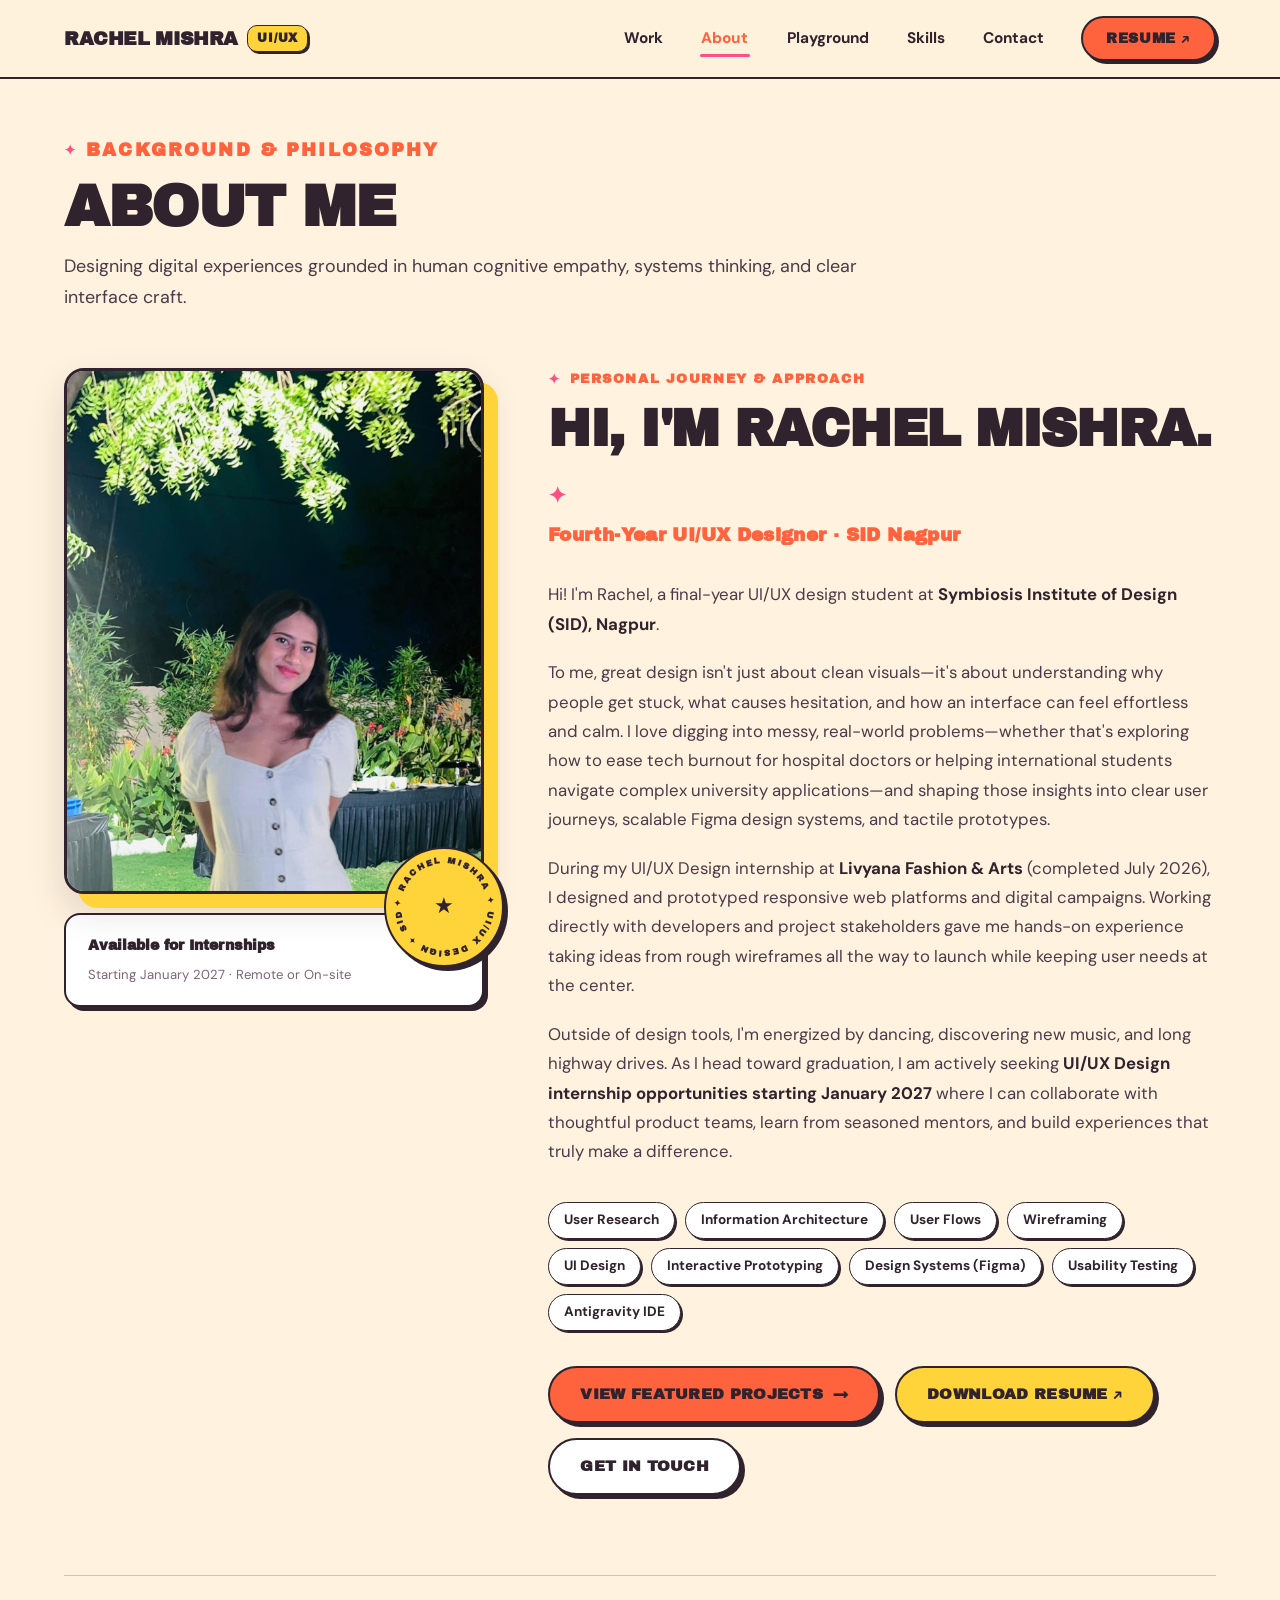
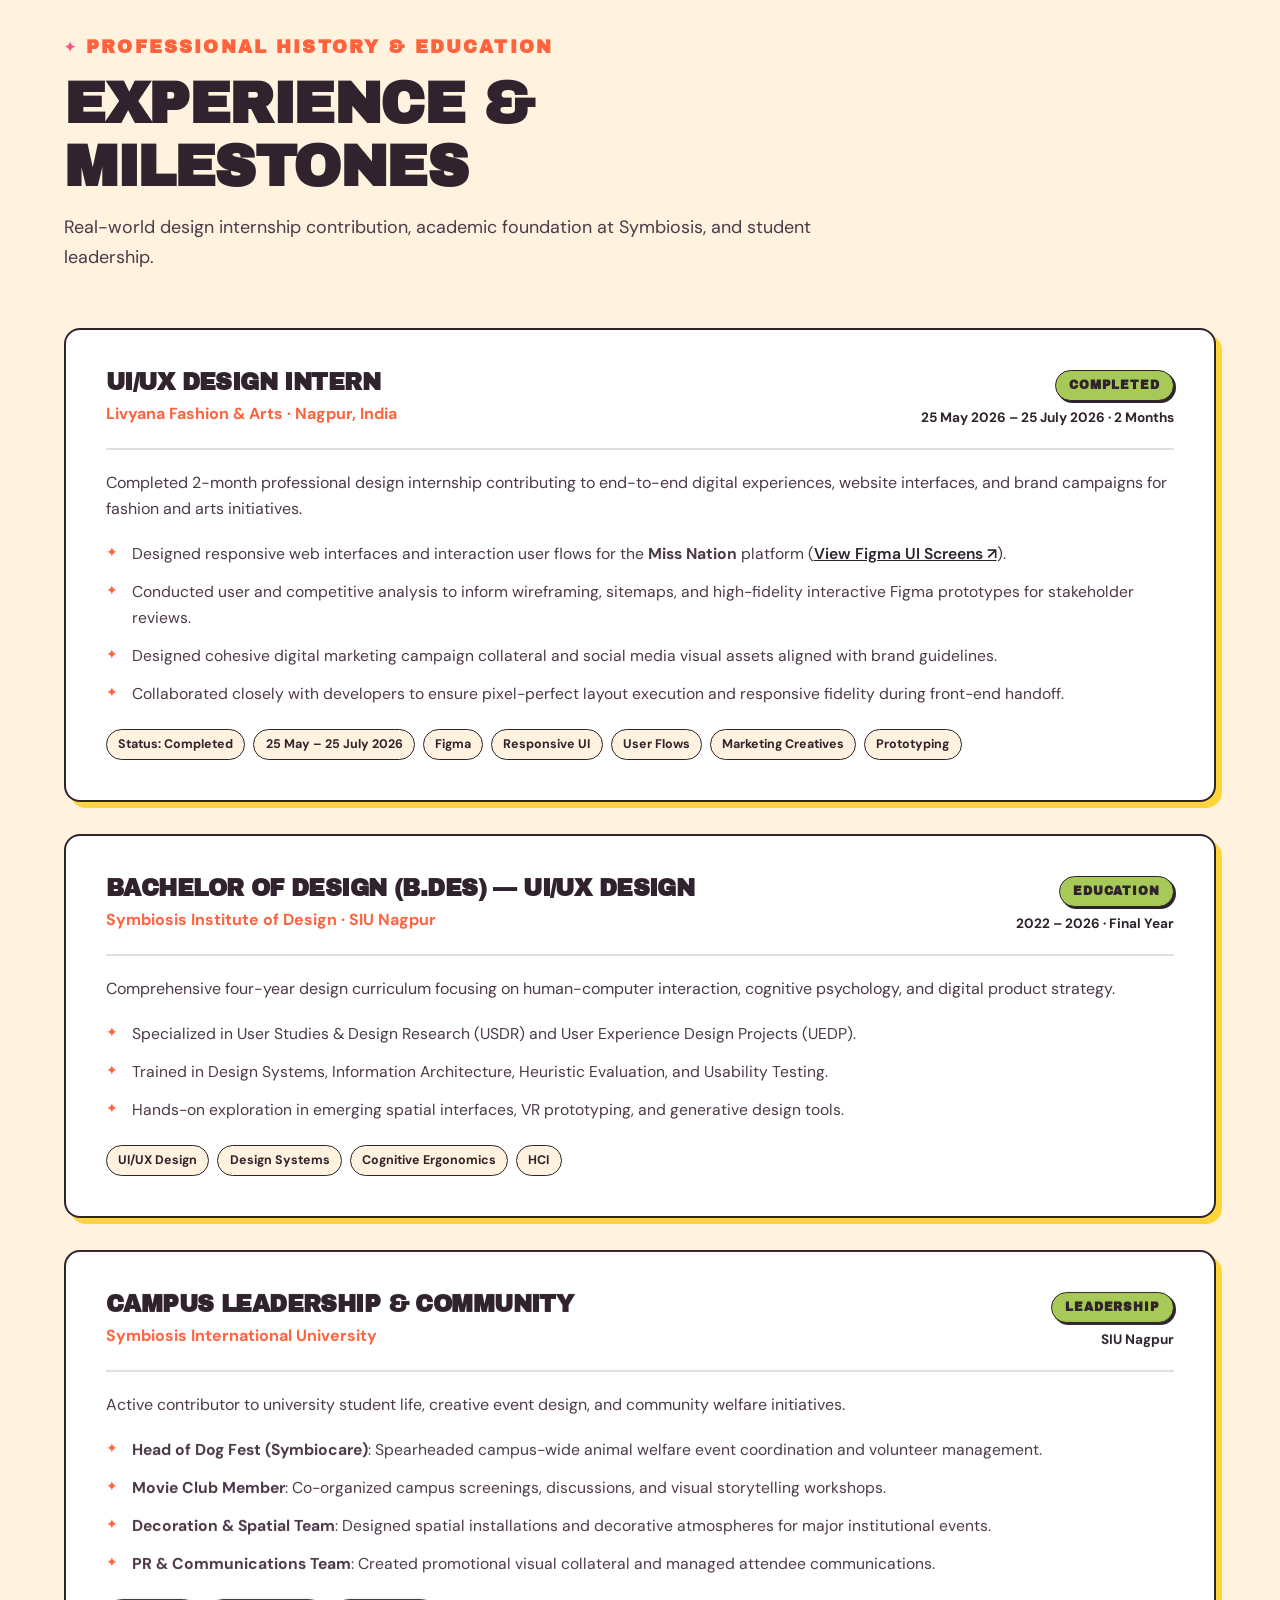
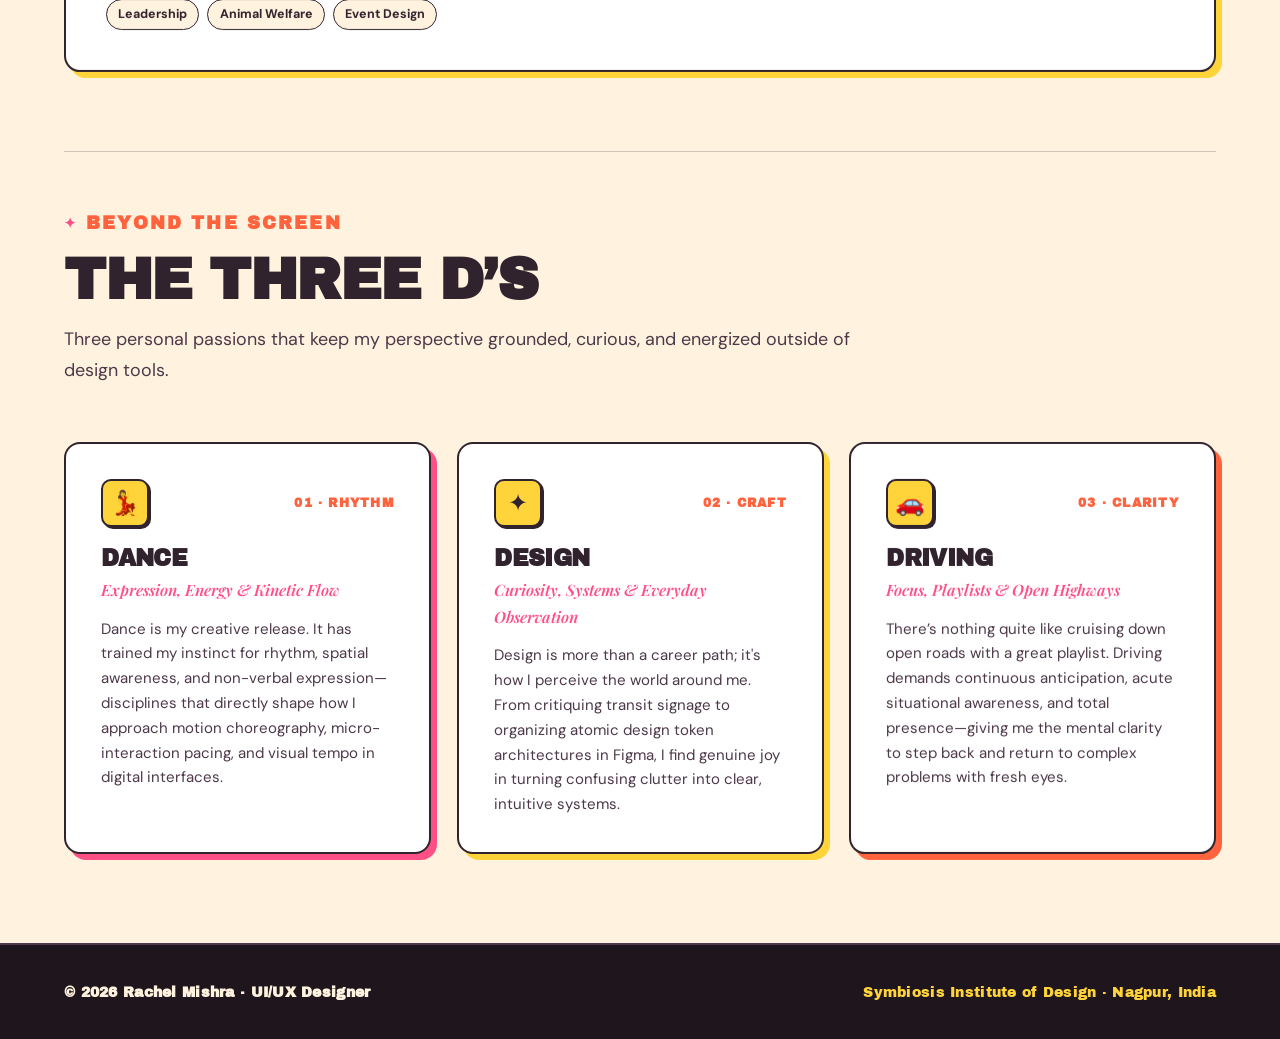
==== commit 7ace9d38: "feat: complete visual refresh with pop palette, Archivo Black display typography, and real UI showca" ====
--- a/about.html
+++ b/about.html
@@ -7,7 +7,7 @@
 <meta name="description" content="About Rachel Mishra, final-year UI/UX designer at Symbiosis Institute of Design, Nagpur. Design philosophy, Livyana Fashion & Arts internship, and personal interests.">
 <link rel="preconnect" href="https://fonts.googleapis.com">
 <link rel="preconnect" href="https://fonts.gstatic.com" crossorigin>
-<link href="https://fonts.googleapis.com/css2?family=DM+Sans:ital,opsz,wght@0,9..40,400;0,9..40,500;0,9..40,600;0,9..40,700;1,9..40,400&family=Playfair+Display:ital,wght@0,600;0,700;1,400;1,600&family=Space+Grotesk:wght@400;500;600;700;800&display=swap" rel="stylesheet">
+<link href="https://fonts.googleapis.com/css2?family=Archivo+Black&family=DM+Sans:ital,opsz,wght@0,9..40,400;0,9..40,500;0,9..40,600;0,9..40,700;1,9..40,400&family=Playfair+Display:ital,wght@0,600;0,700;1,400;1,600&family=Space+Grotesk:wght@400;500;600;700;800&display=swap" rel="stylesheet">
 <link rel="stylesheet" href="style.css">
 </head>
 <body class="subpage">
@@ -135,7 +135,7 @@
               <p class="timeline-company">Livyana Fashion &amp; Arts · Nagpur, India</p>
             </div>
             <div style="text-align: right;">
-              <span class="timeline-badge" style="background: rgba(166, 139, 184, 0.25); color: var(--plum); border: 1px solid var(--dusty-lavender);">COMPLETED</span>
+              <span class="timeline-badge">COMPLETED</span>
               <span class="timeline-date">25 May 2026 – 25 July 2026 · 2 Months</span>
             </div>
           </div>
--- a/style.css
+++ b/style.css
@@ -1,66 +1,96 @@
 /* ==========================================================================
    RACHEL MISHRA — UI/UX DESIGNER PORTFOLIO
-   Design System: Bold, Experimental & Editorial
-   Exact Palette:
-     - Primary Plum:     #392B45
-     - Dusty Lavender:   #A68BB8
-     - Soft Lilac:       #D9C9E3
-     - Lavender-White:   #F5F0F8
-     - Muted Rose:       #C7A5A0
-     - Almost-Black:     #211A27
+   Visual Refresh: Pop, Colourful, Expressive, Experimental & Interactive
+   Palette:
+     - Pop Orange:       #FF633E
+     - Hot Pink:         #FF4F87
+     - Sunshine Yellow:  #FFD43B
+     - Vanilla Cream:    #FFF2DE
+     - Fresh Lime:       #A7C957
+     - Deep Plum:        #30232D
+     - White:            #FFFFFF
    Typography:
-     - Display:          Space Grotesk
-     - Body:             DM Sans
-     - Editorial Accent: Playfair Display (Italic Serif)
+     - Display:          'Archivo Black', 'Space Grotesk', sans-serif
+     - Body:             'DM Sans', sans-serif
+     - Expressive Accent: 'Playfair Display' (Italic Serif)
    ========================================================================== */
 
-/* ---------- 1. CSS VARIABLES & TOKENS ---------- */
+/* ---------- 1. CSS VARIABLES & POP DESIGN TOKENS ---------- */
 :root {
-  /* Exact Colour System */
-  --plum: #392B45;
-  --plum-deep: #2A1F33;
-  --almost-black: #211A27;
-  --dusty-lavender: #A68BB8;
-  --dusty-lavender-hover: #9375A6;
-  --soft-lilac: #D9C9E3;
-  --soft-lilac-subtle: rgba(217, 201, 227, 0.35);
-  --soft-lilac-border: rgba(57, 43, 69, 0.16);
-  --lavender-white: #F5F0F8;
+  /* Exact Pop Colour System */
+  --pop-orange: #FF633E;
+  --pop-orange-hover: #E8512C;
+  --pop-orange-light: rgba(255, 99, 62, 0.14);
+
+  --hot-pink: #FF4F87;
+  --hot-pink-hover: #E63872;
+  --hot-pink-light: rgba(255, 79, 135, 0.16);
+
+  --sunshine-yellow: #FFD43B;
+  --sunshine-yellow-hover: #F2C425;
+  --sunshine-yellow-light: rgba(255, 212, 59, 0.28);
+
+  --vanilla-cream: #FFF2DE;
+  --vanilla-cream-warm: #FDE7CC;
+
+  --fresh-lime: #A7C957;
+  --fresh-lime-dark: #6A994E;
+  --fresh-lime-light: rgba(167, 201, 87, 0.24);
+
+  --deep-plum: #30232D;
+  --deep-plum-subtle: #4D3949;
+  --deep-plum-dark: #1F161D;
+
+  --white: #FFFFFF;
+
+  /* Semantic Theme Mappings */
+  --bg-primary: var(--vanilla-cream);
+  --bg-card: var(--white);
+  --text-primary: var(--deep-plum);
+  --text-secondary: #4D3949;
+  --text-muted: #7E6578;
+  --line: rgba(48, 35, 45, 0.22);
+  --line-strong: rgba(48, 35, 45, 0.50);
+
+  /* Legacy aliases strictly mapped to Pop palette (no lavender leakage) */
+  --plum: var(--deep-plum);
+  --plum-deep: var(--deep-plum-dark);
+  --almost-black: var(--deep-plum-dark);
+  --dusty-lavender: var(--pop-orange);
+  --dusty-lavender-hover: var(--pop-orange-hover);
+  --soft-lilac: var(--sunshine-yellow);
+  --soft-lilac-subtle: var(--sunshine-yellow-light);
+  --soft-lilac-border: rgba(48, 35, 45, 0.25);
+  --lavender-white: var(--vanilla-cream);
   --lavender-white-card: #FFFFFF;
-  --muted-rose: #C7A5A0;
-  --muted-rose-subtle: rgba(199, 165, 160, 0.22);
-
-  /* Creative Accent Transitions (Cherry Coral, Hot Pink, Tangerine) */
-  --coral-cherry: #FF4F64;
-  --pink-hot: #FF2A85;
-  --tangerine: #FF9F38;
-
-  /* Semantic Theme Mappings */
-  --bg-primary: var(--lavender-white);
-  --bg-card: #FFFFFF;
-  --text-primary: var(--almost-black);
-  --text-secondary: #524261;
-  --text-muted: #7E6C8E;
-  --line: rgba(57, 43, 69, 0.14);
-  --line-strong: rgba(57, 43, 69, 0.28);
+  --muted-rose: var(--hot-pink);
+  --muted-rose-subtle: var(--hot-pink-light);
+
+  --coral-cherry: var(--pop-orange);
+  --pink-hot: var(--hot-pink);
+  --tangerine: var(--sunshine-yellow);
 
   /* Radii */
-  --radius-sm: 6px;
-  --radius-md: 12px;
-  --radius-lg: 20px;
+  --radius-xs: 6px;
+  --radius-sm: 10px;
+  --radius-md: 16px;
+  --radius-lg: 24px;
   --radius-pill: 9999px;
 
   /* Typography */
-  --ff-display: 'Space Grotesk', -apple-system, BlinkMacSystemFont, 'Segoe UI', sans-serif;
+  --ff-display: 'Archivo Black', 'Space Grotesk', -apple-system, BlinkMacSystemFont, sans-serif;
   --ff-body: 'DM Sans', -apple-system, BlinkMacSystemFont, 'Segoe UI', Roboto, sans-serif;
   --ff-serif: 'Playfair Display', Georgia, serif;
 
-  /* Editorial Shadows */
-  --shadow-sm: 0 2px 8px rgba(33, 26, 39, 0.05);
-  --shadow-editorial: 6px 6px 0 var(--soft-lilac), -1px -1px 0 var(--border-light);
-  --shadow-card: 0 8px 24px rgba(33, 26, 39, 0.06), 0 1px 3px rgba(33, 26, 39, 0.04);
-  --shadow-card-hover: 0 18px 40px rgba(33, 26, 39, 0.12), 0 2px 8px rgba(33, 26, 39, 0.06);
-  --shadow-plum: 0 12px 32px rgba(57, 43, 69, 0.25);
+  /* Expressive Pop Shadows */
+  --shadow-sm: 0 3px 10px rgba(48, 35, 45, 0.08);
+  --shadow-editorial: 5px 5px 0 var(--deep-plum);
+  --shadow-card: 8px 8px 0 var(--deep-plum);
+  --shadow-card-hover: 12px 12px 0 var(--pop-orange);
+  --shadow-pop-orange: 6px 6px 0 var(--pop-orange);
+  --shadow-pop-pink: 6px 6px 0 var(--hot-pink);
+  --shadow-pop-yellow: 6px 6px 0 var(--sunshine-yellow);
+  --shadow-pop-lime: 6px 6px 0 var(--fresh-lime);
 }
 
 /* ---------- 2. RESET & BASE STYLES ---------- */
@@ -112,7 +142,7 @@
   overflow-x: hidden;
   position: relative;
   opacity: 0;
-  transition: opacity 0.32s cubic-bezier(0.16, 1, 0.3, 1);
+  transition: opacity 0.3s cubic-bezier(0.16, 1, 0.3, 1);
 }
 
 body.page-loaded {
@@ -132,10 +162,11 @@
 
 h1, h2, h3, h4, h5, h6 {
   font-family: var(--ff-display);
-  color: var(--plum);
-  font-weight: 700;
-  line-height: 1.15;
+  color: var(--deep-plum);
+  font-weight: 900;
+  line-height: 1.12;
   letter-spacing: -0.025em;
+  text-transform: uppercase;
 }
 
 p {
@@ -156,7 +187,7 @@
 }
 
 :focus-visible {
-  outline: 2px solid var(--dusty-lavender);
+  outline: 3px solid var(--pop-orange);
   outline-offset: 3px;
 }
 
@@ -164,31 +195,33 @@
 .serif-italic {
   font-family: var(--ff-serif);
   font-style: italic;
-  font-weight: 400;
+  font-weight: 600;
+  text-transform: none;
   letter-spacing: -0.01em;
 }
 
 .annotation-badge {
   font-family: var(--ff-display);
   font-size: 0.74rem;
-  font-weight: 700;
+  font-weight: 900;
+  letter-spacing: 0.08em;
+  text-transform: uppercase;
+  color: var(--deep-plum);
+  background: var(--sunshine-yellow);
+  border: 1.5px solid var(--deep-plum);
+  padding: 0.28rem 0.75rem;
+  border-radius: var(--radius-pill);
+  display: inline-block;
+  box-shadow: 2px 2px 0 var(--deep-plum);
+}
+
+.eyebrow {
+  font-family: var(--ff-display);
+  font-size: 0.82rem;
+  font-weight: 900;
   letter-spacing: 0.12em;
   text-transform: uppercase;
-  color: var(--plum);
-  background: var(--soft-lilac);
-  border: 1px solid var(--line-strong);
-  padding: 0.25rem 0.65rem;
-  border-radius: var(--radius-sm);
-  display: inline-block;
-}
-
-.eyebrow {
-  font-family: var(--ff-display);
-  font-size: 0.8rem;
-  font-weight: 700;
-  letter-spacing: 0.14em;
-  text-transform: uppercase;
-  color: var(--dusty-lavender);
+  color: var(--pop-orange);
   margin-bottom: 0.6rem;
   display: flex;
   align-items: center;
@@ -197,8 +230,8 @@
 
 .eyebrow::before {
   content: '✦';
-  font-size: 0.7rem;
-  color: var(--muted-rose);
+  font-size: 0.85rem;
+  color: var(--hot-pink);
 }
 
 /* ---------- 4. CUSTOM FLUID DUAL CURSOR ---------- */
@@ -206,9 +239,10 @@
   position: fixed;
   top: 0;
   left: 0;
-  width: 7px;
-  height: 7px;
-  background: var(--plum);
+  width: 8px;
+  height: 8px;
+  background: var(--pop-orange);
+  border: 1.5px solid var(--deep-plum);
   border-radius: 50%;
   pointer-events: none;
   z-index: 9999;
@@ -221,83 +255,58 @@
   position: fixed;
   top: 0;
   left: 0;
-  width: 34px;
-  height: 34px;
-  border: 1.5px solid var(--dusty-lavender);
+  width: 32px;
+  height: 32px;
+  border: 2px solid var(--deep-plum);
+  background: rgba(255, 212, 59, 0.25);
   border-radius: 50%;
   pointer-events: none;
   z-index: 9998;
   transform: translate(-50%, -50%);
   opacity: 0;
-  transition: opacity 0.3s ease, width 0.25s cubic-bezier(0.16, 1, 0.3, 1), height 0.25s cubic-bezier(0.16, 1, 0.3, 1), border-color 0.2s ease, background 0.2s ease;
-}
-
-body.cursor-active .cursor-dot {
-  opacity: 0.4;
-  transform: translate(-50%, -50%) scale(0.6);
-}
-
-body.cursor-active .cursor-ring {
-  width: 50px;
-  height: 50px;
-  border-color: var(--plum);
-  background: rgba(166, 139, 184, 0.15);
-}
-
-@media (hover: none) or (pointer: coarse) {
-  .cursor-dot, .cursor-ring { display: none !important; }
+  transition: opacity 0.3s ease, width 0.25s cubic-bezier(0.34, 1.56, 0.64, 1), height 0.25s cubic-bezier(0.34, 1.56, 0.64, 1);
+}
+
+body.cursor-hover .cursor-ring {
+  width: 52px;
+  height: 52px;
+  background: rgba(255, 79, 135, 0.28);
+  border-color: var(--pop-orange);
 }
 
 /* ---------- 5. STICKY EDITORIAL NAVIGATION ---------- */
-.nav-backdrop {
-  position: fixed;
-  inset: 0;
-  background: rgba(33, 26, 39, 0.5);
-  backdrop-filter: blur(8px);
-  -webkit-backdrop-filter: blur(8px);
-  z-index: 998;
-  opacity: 0;
-  pointer-events: none;
-  transition: opacity 0.3s cubic-bezier(0.16, 1, 0.3, 1);
-}
-
-.nav-backdrop.active {
-  opacity: 1;
-  pointer-events: auto;
-}
-
 .nav {
   position: sticky;
   top: 0;
   left: 0;
   width: 100%;
-  height: 76px;
+  z-index: 1000;
+  background: rgba(255, 242, 222, 0.94);
+  backdrop-filter: blur(14px);
+  -webkit-backdrop-filter: blur(14px);
+  border-bottom: 2.5px solid var(--deep-plum);
+  padding: 1rem clamp(1.4rem, 5vw, 4.5rem);
   display: flex;
   align-items: center;
   justify-content: space-between;
-  padding: 0 clamp(1.4rem, 5vw, 4.5rem);
-  background: rgba(245, 240, 248, 0.92);
-  backdrop-filter: blur(16px);
-  -webkit-backdrop-filter: blur(16px);
-  border-bottom: 1.5px solid var(--line);
-  z-index: 1000;
-  transition: background 0.3s ease, box-shadow 0.3s ease;
+  transition: all 0.25s ease;
 }
 
 .nav.scrolled {
-  background: rgba(245, 240, 248, 0.98);
-  box-shadow: 0 4px 20px rgba(33, 26, 39, 0.08);
+  padding-top: 0.75rem;
+  padding-bottom: 0.75rem;
+  box-shadow: 0 4px 18px rgba(48, 35, 45, 0.10);
 }
 
 .nav-mark {
   font-family: var(--ff-display);
-  font-size: 1.15rem;
-  font-weight: 800;
-  letter-spacing: -0.03em;
-  color: var(--plum);
-  display: flex;
-  align-items: center;
-  gap: 0.45rem;
+  font-size: 1.18rem;
+  font-weight: 900;
+  letter-spacing: -0.02em;
+  color: var(--deep-plum);
+  display: flex;
+  align-items: center;
+  gap: 0.55rem;
   transition: transform 0.25s cubic-bezier(0.34, 1.56, 0.64, 1);
 }
 
@@ -306,29 +315,24 @@
 }
 
 .nav-mark .mark-sub {
-  font-family: var(--ff-body);
-  font-size: 0.72rem;
-  font-weight: 700;
-  letter-spacing: 0.12em;
-  color: var(--dusty-lavender);
-  background: rgba(166, 139, 184, 0.18);
-  padding: 0.18rem 0.5rem;
+  font-family: var(--ff-display);
+  font-size: 0.74rem;
+  font-weight: 900;
+  letter-spacing: 0.08em;
+  color: var(--deep-plum);
+  background: var(--sunshine-yellow);
+  border: 1.5px solid var(--deep-plum);
+  padding: 0.18rem 0.55rem;
   border-radius: var(--radius-sm);
   text-transform: uppercase;
-  transition: background-color 0.25s ease, color 0.25s ease, transform 0.3s cubic-bezier(0.34, 1.56, 0.64, 1);
+  box-shadow: 2px 2px 0 var(--deep-plum);
+  transition: all 0.25s ease;
 }
 
 .nav-mark:hover .mark-sub {
-  animation: logoBadgePop 0.45s cubic-bezier(0.34, 1.56, 0.64, 1);
-  background: var(--plum);
-  color: var(--lavender-white);
-}
-
-@keyframes logoBadgePop {
-  0% { transform: scale(1) rotate(0deg); }
-  35% { transform: scale(1.18) rotate(-7deg); }
-  75% { transform: scale(1.08) rotate(4deg); }
-  100% { transform: scale(1) rotate(0deg); }
+  background: var(--pop-orange);
+  color: var(--white);
+  transform: rotate(-4deg);
 }
 
 .nav-links {
@@ -339,12 +343,12 @@
 
 .nav-links a {
   font-family: var(--ff-body);
-  font-size: 0.94rem;
-  font-weight: 600;
-  color: var(--text-secondary);
+  font-size: 0.96rem;
+  font-weight: 700;
+  color: var(--deep-plum);
   position: relative;
   padding: 0.4rem 0.1rem;
-  transition: color 0.25s ease;
+  transition: color 0.2s ease;
 }
 
 .nav-links a::after {
@@ -353,16 +357,16 @@
   bottom: 0;
   left: 0;
   width: 100%;
-  height: 2px;
-  background: var(--plum);
+  height: 2.5px;
+  background: var(--pop-orange);
   border-radius: 2px;
   transform: scaleX(0);
   transform-origin: right;
-  transition: transform 0.3s cubic-bezier(0.16, 1, 0.3, 1), background-color 0.2s ease;
+  transition: transform 0.3s cubic-bezier(0.16, 1, 0.3, 1);
 }
 
 .nav-links a:hover {
-  color: var(--plum);
+  color: var(--pop-orange);
 }
 
 .nav-links a:hover::after {
@@ -371,36 +375,41 @@
 }
 
 .nav-links a.active {
-  color: var(--plum);
-  font-weight: 700;
+  color: var(--pop-orange);
+  font-weight: 800;
 }
 
 .nav-links a.active::after {
   transform: scaleX(1);
-  height: 2.5px;
+  height: 3px;
+  background: var(--hot-pink);
 }
 
 .nav-cta {
-  background: var(--plum) !important;
-  color: var(--lavender-white) !important;
-  font-family: var(--ff-display);
-  font-weight: 700;
-  font-size: 0.88rem;
-  padding: 0.55rem 1.4rem !important;
-  border-radius: var(--radius-pill);
-  box-shadow: 0 3px 12px rgba(57, 43, 69, 0.2);
-  transition: all 0.3s cubic-bezier(0.34, 1.56, 0.64, 1) !important;
+  background: var(--pop-orange) !important;
+  color: var(--deep-plum) !important;
+  font-family: var(--ff-display) !important;
+  font-weight: 900 !important;
+  font-size: 0.88rem !important;
+  padding: 0.55rem 1.45rem !important;
+  border-radius: var(--radius-pill) !important;
+  border: 2px solid var(--deep-plum) !important;
+  box-shadow: 3px 3px 0 var(--deep-plum) !important;
+  text-transform: uppercase !important;
+  letter-spacing: 0.04em !important;
+  transition: all 0.25s cubic-bezier(0.34, 1.56, 0.64, 1) !important;
 }
 
 .nav-cta:hover {
-  background: linear-gradient(135deg, #392B45, #553F67) !important;
-  color: #FFFFFF !important;
-  transform: scale(1.06) translateY(-2px) !important;
-  box-shadow: 0 8px 24px rgba(57, 43, 69, 0.35) !important;
+  background: var(--hot-pink) !important;
+  color: var(--white) !important;
+  transform: translate(-2px, -2px) !important;
+  box-shadow: 5px 5px 0 var(--deep-plum) !important;
 }
 
 .nav-cta:active {
-  transform: scale(0.96) translateY(1px) !important;
+  transform: translate(2px, 2px) !important;
+  box-shadow: 1px 1px 0 var(--deep-plum) !important;
 }
 
 .nav-cta.active::after {
@@ -417,23 +426,24 @@
   width: 44px;
   height: 44px;
   border-radius: 10px;
-  border: 1.5px solid var(--line);
-  background: #FFFFFF;
+  border: 2px solid var(--deep-plum);
+  background: var(--sunshine-yellow);
+  box-shadow: 2px 2px 0 var(--deep-plum);
   cursor: pointer;
   z-index: 1001;
 }
 
 .nav-toggle span {
   display: block;
-  width: 20px;
-  height: 2px;
-  background: var(--plum);
+  width: 22px;
+  height: 2.5px;
+  background: var(--deep-plum);
   border-radius: 2px;
   transition: transform 0.3s ease, opacity 0.3s ease;
 }
 
 .nav-toggle.open span:nth-child(1) {
-  transform: translateY(7px) rotate(45deg);
+  transform: translateY(7.5px) rotate(45deg);
 }
 
 .nav-toggle.open span:nth-child(2) {
@@ -441,10 +451,10 @@
 }
 
 .nav-toggle.open span:nth-child(3) {
-  transform: translateY(-7px) rotate(-45deg);
-}
-
-/* ---------- 6. BUTTONS & PILLS ---------- */
+  transform: translateY(-7.5px) rotate(-45deg);
+}
+
+/* ---------- 6. POP NEO-BRUTALIST BUTTONS ---------- */
 .btn {
   display: inline-flex;
   align-items: center;
@@ -452,89 +462,87 @@
   gap: 0.6rem;
   font-family: var(--ff-display);
   font-size: 0.95rem;
-  font-weight: 700;
-  padding: 0.85rem 1.85rem;
-  border-radius: var(--radius-pill);
-  transition: all 0.28s cubic-bezier(0.34, 1.56, 0.64, 1);
+  font-weight: 900;
+  padding: 0.88rem 1.9rem;
+  border-radius: var(--radius-pill);
+  border: 2.5px solid var(--deep-plum);
+  box-shadow: 4px 4px 0 var(--deep-plum);
+  transition: all 0.22s cubic-bezier(0.34, 1.56, 0.64, 1);
   white-space: nowrap;
-  letter-spacing: -0.01em;
+  letter-spacing: 0.02em;
+  text-transform: uppercase;
   position: relative;
   cursor: pointer;
+  user-select: none;
+}
+
+.btn:hover {
+  transform: translate(-2px, -2px);
+  box-shadow: 6px 6px 0 var(--deep-plum);
 }
 
 .btn:active {
-  transform: scale(0.96) translateY(2px) !important;
-}
-
-.btn span:last-child {
+  transform: translate(2px, 2px) !important;
+  box-shadow: 1px 1px 0 var(--deep-plum) !important;
+}
+
+.btn-arrow {
   display: inline-block;
   transition: transform 0.25s cubic-bezier(0.34, 1.56, 0.64, 1);
 }
 
-.btn:hover span:last-child {
+.btn:hover .btn-arrow {
   transform: translateX(4px);
 }
 
 .btn-primary {
-  background: var(--plum);
-  color: var(--lavender-white);
-  box-shadow: 0 6px 20px rgba(57, 43, 69, 0.22);
+  background: var(--pop-orange);
+  color: var(--deep-plum);
 }
 
 .btn-primary:hover {
-  background: linear-gradient(135deg, #392B45, #23192B);
-  color: #FFFFFF;
-  transform: translateY(-3px) scale(1.02);
-  box-shadow: 0 12px 30px rgba(33, 26, 39, 0.34);
+  background: var(--hot-pink);
+  color: var(--white);
 }
 
 .btn-secondary {
-  background: var(--soft-lilac);
-  color: var(--plum);
-  border: 1.5px solid var(--line-strong);
+  background: var(--sunshine-yellow);
+  color: var(--deep-plum);
 }
 
 .btn-secondary:hover {
-  background: var(--dusty-lavender);
-  color: var(--almost-black);
-  transform: translateY(-3px) scale(1.02);
-  box-shadow: 0 6px 18px rgba(166, 139, 184, 0.3);
+  background: var(--fresh-lime);
+  color: var(--deep-plum);
 }
 
 .btn-ghost {
-  background: #FFFFFF;
-  color: var(--plum);
-  border: 1.5px solid var(--line-strong);
-  box-shadow: var(--shadow-sm);
+  background: var(--white);
+  color: var(--deep-plum);
 }
 
 .btn-ghost:hover {
-  background: var(--soft-lilac);
-  border-color: var(--plum);
-  transform: translateY(-3px) scale(1.02);
-  box-shadow: 0 6px 18px rgba(57, 43, 69, 0.12);
+  background: var(--sunshine-yellow);
+  color: var(--deep-plum);
 }
 
 .btn-accent {
-  background: var(--dusty-lavender);
-  color: var(--almost-black);
+  background: var(--hot-pink);
+  color: var(--white);
 }
 
 .btn-accent:hover {
-  background: var(--plum);
-  color: var(--lavender-white);
-  transform: translateY(-3px) scale(1.02);
-  box-shadow: 0 8px 24px rgba(57, 43, 69, 0.25);
-}
-
-/* ---------- 7. CONTINUOUS TYPOGRAPHY MARQUEE ---------- */
+  background: var(--pop-orange);
+  color: var(--deep-plum);
+}
+
+/* ---------- 7. CONTINUOUS POP MARQUEE ---------- */
 .marquee-wrapper {
   overflow: hidden;
-  background: var(--plum);
-  color: var(--soft-lilac);
-  padding: 0.85rem 0;
-  border-top: 1.5px solid var(--almost-black);
-  border-bottom: 1.5px solid var(--almost-black);
+  background: var(--pop-orange);
+  color: var(--deep-plum);
+  padding: 1rem 0;
+  border-top: 3px solid var(--deep-plum);
+  border-bottom: 3px solid var(--deep-plum);
   user-select: none;
 }
 
@@ -544,9 +552,9 @@
   width: max-content;
   animation: marqueeSlide 26s linear infinite;
   font-family: var(--ff-display);
-  font-size: 0.92rem;
-  font-weight: 700;
-  letter-spacing: 0.14em;
+  font-size: 0.98rem;
+  font-weight: 900;
+  letter-spacing: 0.12em;
   text-transform: uppercase;
   gap: 2.5rem;
 }
@@ -562,9 +570,9 @@
 }
 
 .marquee-item span::after {
-  content: '✦';
+  content: '★';
   margin-left: 2.5rem;
-  color: var(--muted-rose);
+  color: var(--sunshine-yellow);
 }
 
 @keyframes marqueeSlide {
@@ -577,19 +585,19 @@
   position: relative;
   min-height: calc(100vh - 76px);
   padding: clamp(3rem, 6vw, 6rem) clamp(1.4rem, 5vw, 4.5rem);
-  background: var(--lavender-white);
+  background: var(--vanilla-cream);
   display: flex;
   align-items: center;
   overflow: hidden;
 }
 
-/* Floating abstract shapes with gentle dreamy motion */
+/* Floating abstract shapes with gentle motion */
 .hero-abstract-shape {
   position: absolute;
   pointer-events: none;
   border-radius: 50%;
-  filter: blur(75px);
-  opacity: 0.50;
+  filter: blur(85px);
+  opacity: 0.55;
   z-index: 0;
   will-change: transform;
 }
@@ -597,16 +605,16 @@
 .shape-plum {
   width: 520px;
   height: 520px;
-  background: rgba(57, 43, 69, 0.15);
+  background: rgba(255, 99, 62, 0.25);
   top: -60px;
   right: -80px;
   animation: floatGentle1 14s ease-in-out infinite;
 }
 
 .shape-lilac {
-  width: 460px;
-  height: 460px;
-  background: rgba(217, 201, 227, 0.70);
+  width: 480px;
+  height: 480px;
+  background: rgba(255, 212, 59, 0.45);
   bottom: -40px;
   left: -60px;
   animation: floatGentle2 16s ease-in-out infinite;
@@ -633,57 +641,42 @@
 .decor-sparkle-1 {
   top: 14%;
   left: 2%;
-  font-size: 1.4rem;
-  color: var(--dusty-lavender);
+  font-size: 1.6rem;
+  color: var(--pop-orange);
   animation: twinkleStar 3.5s ease-in-out infinite, floatGentle1 9s ease-in-out infinite;
 }
 
 .decor-sparkle-2 {
   top: 80%;
   right: 5%;
-  font-size: 1.6rem;
-  color: var(--muted-rose);
+  font-size: 1.8rem;
+  color: var(--hot-pink);
   animation: twinkleStar 4s ease-in-out infinite 1s, floatGentle2 11s ease-in-out infinite;
 }
 
 .decor-flower {
   top: 8%;
   right: 22%;
-  font-size: 1.25rem;
+  font-size: 1.4rem;
   animation: spinSlow 24s linear infinite;
-  opacity: 0.85;
-}
-
-/* Sparkle & Rotation Utilities */
-.sparkle-twinkle {
+  opacity: 0.9;
+}
+
+.vibrant-sparkle {
+  color: var(--hot-pink);
+  font-size: 1.1rem;
   display: inline-block;
   animation: twinkleStar 3s ease-in-out infinite;
 }
 
-.sparkle-spin {
-  display: inline-block;
-  animation: spinSlow 18s linear infinite;
-}
-
 @keyframes twinkleStar {
   0%, 100% { transform: scale(0.9) rotate(0deg); opacity: 0.75; }
-  50% { transform: scale(1.3) rotate(16deg); opacity: 1; filter: drop-shadow(0 0 8px rgba(166, 139, 184, 0.8)); }
+  50% { transform: scale(1.3) rotate(16deg); opacity: 1; filter: drop-shadow(0 0 8px rgba(255, 79, 135, 0.8)); }
 }
 
 @keyframes spinSlow {
   from { transform: rotate(0deg); }
   to { transform: rotate(360deg); }
-}
-
-/* Color Transitions: Cherry Coral, Hot Pink, Tangerine */
-@keyframes vibrantColorCycle {
-  0% { color: var(--coral-cherry); fill: var(--coral-cherry); filter: drop-shadow(0 0 6px rgba(255, 79, 100, 0.5)); }
-  50% { color: var(--pink-hot); fill: var(--pink-hot); filter: drop-shadow(0 0 8px rgba(255, 42, 133, 0.6)); }
-  100% { color: var(--tangerine); fill: var(--tangerine); filter: drop-shadow(0 0 6px rgba(255, 159, 56, 0.5)); }
-}
-
-.vibrant-color-shift {
-  animation: vibrantColorCycle 6s ease-in-out infinite alternate;
 }
 
 .hero-grid {
@@ -698,7 +691,6 @@
   align-items: center;
 }
 
-/* Hero Left: Editorial Headline */
 .hero-content {
   display: flex;
   flex-direction: column;
@@ -715,39 +707,39 @@
 .status-pill {
   display: inline-flex;
   align-items: center;
-  gap: 0.5rem;
-  background: #FFFFFF;
-  border: 1px solid var(--line-strong);
-  padding: 0.35rem 0.95rem;
+  gap: 0.55rem;
+  background: var(--white);
+  border: 2px solid var(--deep-plum);
+  padding: 0.38rem 0.95rem;
   border-radius: var(--radius-pill);
   font-family: var(--ff-display);
   font-size: 0.78rem;
-  font-weight: 700;
-  color: var(--plum);
-  box-shadow: var(--shadow-sm);
+  font-weight: 800;
+  color: var(--deep-plum);
+  box-shadow: 3px 3px 0 var(--deep-plum);
 }
 
 .status-pulse {
-  width: 8px;
-  height: 8px;
+  width: 9px;
+  height: 9px;
   border-radius: 50%;
-  background: #388E3C;
-  box-shadow: 0 0 0 0 rgba(56, 142, 60, 0.6);
+  background: #27C93F;
+  box-shadow: 0 0 0 0 rgba(39, 201, 63, 0.6);
   animation: pulseGreen 2.2s infinite;
 }
 
 @keyframes pulseGreen {
-  0% { box-shadow: 0 0 0 0 rgba(56, 142, 60, 0.6); }
-  70% { box-shadow: 0 0 0 7px rgba(56, 142, 60, 0); }
-  100% { box-shadow: 0 0 0 0 rgba(56, 142, 60, 0); }
+  0% { box-shadow: 0 0 0 0 rgba(39, 201, 63, 0.6); }
+  70% { box-shadow: 0 0 0 7px rgba(39, 201, 63, 0); }
+  100% { box-shadow: 0 0 0 0 rgba(39, 201, 63, 0); }
 }
 
 .hero-title {
-  font-size: clamp(2.6rem, 5.2vw, 4.6rem);
-  font-weight: 800;
-  line-height: 1.08;
+  font-size: clamp(2.8rem, 5.4vw, 4.8rem);
+  font-weight: 900;
+  line-height: 1.05;
   letter-spacing: -0.035em;
-  color: var(--plum);
+  color: var(--deep-plum);
   margin-bottom: 1.6rem;
 }
 
@@ -755,11 +747,10 @@
   display: block;
 }
 
-/* Staggered Word-by-Word Hero Reveal */
 .hero-title .word-reveal {
   display: inline-block;
   opacity: 0;
-  transform: translateY(22px) rotate(1.2deg);
+  transform: translateY(24px) rotate(1.2deg);
   animation: wordPopUp 0.65s cubic-bezier(0.16, 1, 0.3, 1) forwards;
   animation-delay: calc(var(--i, 1) * 0.045s + 0.12s);
   will-change: transform, opacity;
@@ -772,20 +763,13 @@
   }
 }
 
-.hero-title .serif-italic {
-  color: var(--almost-black);
-  font-weight: 600;
-}
-
 .hero-name-accent-wrap {
   position: relative;
   display: inline-block;
 }
 
 .hero-name-accent {
-  background: linear-gradient(135deg, var(--plum) 0%, var(--dusty-lavender) 100%);
-  -webkit-background-clip: text;
-  -webkit-text-fill-color: transparent;
+  color: var(--pop-orange);
 }
 
 /* Hand-Drawn Animated Sketched Underlines */
@@ -794,8 +778,8 @@
   bottom: -6px;
   left: 0;
   width: 100%;
-  height: 14px;
-  color: var(--dusty-lavender);
+  height: 16px;
+  color: var(--pop-orange);
   overflow: visible;
   pointer-events: none;
 }
@@ -817,8 +801,8 @@
   bottom: -4px;
   left: 0;
   width: 100%;
-  height: 12px;
-  color: var(--muted-rose);
+  height: 14px;
+  color: var(--hot-pink);
   overflow: visible;
   pointer-events: none;
 }
@@ -837,17 +821,18 @@
 }
 
 .hero-sub {
-  font-size: clamp(1.08rem, 1.8vw, 1.25rem);
+  font-size: clamp(1.1rem, 1.8vw, 1.3rem);
   line-height: 1.7;
   color: var(--text-secondary);
   max-width: 620px;
   margin-bottom: 2.2rem;
+  font-weight: 500;
 }
 
 .hero-actions {
   display: flex;
   flex-wrap: wrap;
-  gap: 0.9rem;
+  gap: 1rem;
   align-items: center;
   margin-bottom: 2.5rem;
 }
@@ -855,29 +840,67 @@
 .hero-chips-row {
   display: flex;
   flex-wrap: wrap;
-  gap: 0.55rem;
+  gap: 0.6rem;
   align-items: center;
 }
 
 .hero-chip {
   font-family: var(--ff-body);
+  font-size: 0.85rem;
+  font-weight: 700;
+  color: var(--deep-plum);
+  background: var(--white);
+  border: 1.5px solid var(--deep-plum);
+  padding: 0.38rem 0.95rem;
+  border-radius: var(--radius-pill);
+  box-shadow: 2px 2px 0 var(--deep-plum);
+  transition: all 0.2s ease;
+}
+
+.hero-chip:hover {
+  background: var(--sunshine-yellow);
+  transform: translate(-1px, -1px);
+  box-shadow: 3px 3px 0 var(--deep-plum);
+}
+
+.scroll-indicator-bar {
+  display: inline-flex;
+  align-items: center;
+  gap: 0.75rem;
+  margin-top: 2rem;
+  font-family: var(--ff-display);
   font-size: 0.82rem;
-  font-weight: 600;
-  color: var(--plum);
-  background: var(--soft-lilac);
-  border: 1px solid var(--line);
-  padding: 0.35rem 0.85rem;
-  border-radius: var(--radius-pill);
-  transition: all 0.2s ease;
-}
-
-.hero-chip:hover {
-  background: #FFFFFF;
-  border-color: var(--plum);
-  transform: translateY(-2px);
-}
-
-/* Hero Right: Unconventional Portrait Frame & Floating Editorial Stamps */
+  font-weight: 800;
+  letter-spacing: 0.04em;
+  text-transform: uppercase;
+  color: var(--deep-plum);
+  transition: transform 0.2s ease;
+}
+
+.scroll-indicator-bar:hover {
+  transform: translateY(3px);
+  color: var(--pop-orange);
+}
+
+.scroll-arrow-badge {
+  display: inline-flex;
+  align-items: center;
+  justify-content: center;
+  width: 28px;
+  height: 28px;
+  border-radius: 50%;
+  background: var(--sunshine-yellow);
+  border: 1.5px solid var(--deep-plum);
+  box-shadow: 2px 2px 0 var(--deep-plum);
+  animation: bounceSlow 2s infinite;
+}
+
+@keyframes bounceSlow {
+  0%, 100% { transform: translateY(0); }
+  50% { transform: translateY(5px); }
+}
+
+/* Hero Right: Portrait Frame & Rotating Pop Stamp */
 .hero-visual {
   position: relative;
   display: flex;
@@ -891,22 +914,19 @@
   max-width: 420px;
 }
 
-/* Asymmetric layered editorial frame */
 .portrait-editorial-card {
   position: relative;
-  background: #FFFFFF;
-  border: 2px solid var(--plum);
-  border-radius: 16px;
+  background: var(--white);
+  border: 3px solid var(--deep-plum);
+  border-radius: 20px;
   overflow: hidden;
-  box-shadow: 14px 14px 0 var(--soft-lilac), 0 16px 36px rgba(33, 26, 39, 0.12);
+  box-shadow: 14px 14px 0 var(--sunshine-yellow), 0 16px 36px rgba(48, 35, 45, 0.15);
   transition: transform 0.4s cubic-bezier(0.16, 1, 0.3, 1), box-shadow 0.4s ease;
-  transform-style: preserve-3d;
-  will-change: transform;
 }
 
 .portrait-editorial-card:hover {
   transform: translate(-4px, -4px);
-  box-shadow: 20px 20px 0 var(--dusty-lavender), 0 24px 50px rgba(33, 26, 39, 0.18);
+  box-shadow: 20px 20px 0 var(--pop-orange), 0 24px 50px rgba(48, 35, 45, 0.20);
 }
 
 .portrait-img {
@@ -922,27 +942,29 @@
   transform: scale(1.03);
 }
 
-/* Rotating Circular Text Element (Editorial Seal) */
+/* Rotating Circular Text Element (Pop Seal) */
 .rotating-badge-stamp {
   position: absolute;
   bottom: -24px;
   right: -24px;
-  width: 116px;
-  height: 116px;
+  width: 120px;
+  height: 120px;
   border-radius: 50%;
-  background: var(--plum);
-  box-shadow: 0 10px 28px rgba(33, 26, 39, 0.30), 0 0 0 2px var(--soft-lilac);
+  background: var(--sunshine-yellow);
+  border: 2.5px solid var(--deep-plum);
+  box-shadow: 4px 4px 0 var(--deep-plum);
   display: flex;
   align-items: center;
   justify-content: center;
   z-index: 5;
   cursor: pointer;
-  transition: transform 0.35s cubic-bezier(0.34, 1.56, 0.64, 1), box-shadow 0.3s ease;
+  transition: transform 0.35s cubic-bezier(0.34, 1.56, 0.64, 1), box-shadow 0.3s ease, background-color 0.3s ease;
 }
 
 .rotating-badge-stamp:hover {
   transform: scale(1.12) rotate(15deg);
-  box-shadow: 0 14px 36px rgba(33, 26, 39, 0.40), 0 0 0 3px var(--dusty-lavender);
+  background: var(--fresh-lime);
+  box-shadow: 6px 6px 0 var(--deep-plum);
 }
 
 .rotating-stamp-svg {
@@ -959,333 +981,269 @@
 .stamp-text {
   font-family: var(--ff-display);
   font-size: 8.8px;
-  font-weight: 800;
+  font-weight: 900;
   letter-spacing: 2px;
   text-transform: uppercase;
-  fill: var(--lavender-white);
+  fill: var(--deep-plum);
 }
 
 .badge-center-sparkle {
   position: absolute;
-  font-size: 1.3rem;
-  color: var(--muted-rose);
-  animation: vibrantColorCycle 6s ease-in-out infinite alternate, twinkleStar 2.5s ease-in-out infinite;
-  pointer-events: none;
-}
-
-/* Unconventional Cutout Sticker Badges */
+  font-size: 1.4rem;
+  color: var(--deep-plum);
+}
+
 .floating-stamp {
   position: absolute;
-  background: var(--plum);
-  color: var(--lavender-white);
-  padding: 0.65rem 1.15rem;
-  border-radius: var(--radius-sm);
-  font-family: var(--ff-display);
-  font-size: 0.76rem;
-  font-weight: 800;
-  letter-spacing: 0.1em;
-  text-transform: uppercase;
-  box-shadow: 0 8px 24px rgba(33, 26, 39, 0.25);
-  border: 1px solid var(--soft-lilac);
-  z-index: 2;
-  transition: transform 0.28s cubic-bezier(0.34, 1.56, 0.64, 1);
-}
-
-.floating-stamp:hover {
-  transform: scale(1.08) rotate(0deg) !important;
+  font-family: var(--ff-display);
+  font-size: 0.74rem;
+  font-weight: 900;
+  letter-spacing: 0.08em;
+  text-transform: uppercase;
+  color: var(--deep-plum);
+  background: var(--white);
+  border: 2px solid var(--deep-plum);
+  padding: 0.35rem 0.85rem;
+  border-radius: var(--radius-pill);
+  box-shadow: 3px 3px 0 var(--deep-plum);
+  z-index: 4;
 }
 
 .stamp-top-right {
   top: -16px;
   right: -16px;
-  transform: rotate(4deg);
-  background: var(--dusty-lavender);
-  color: var(--almost-black);
+  background: var(--hot-pink);
+  color: var(--white);
 }
 
 .stamp-bottom-left {
-  bottom: -18px;
-  left: -18px;
-  transform: rotate(-3deg);
-  background: var(--plum);
-  color: var(--lavender-white);
-}
-
-.stamp-icon {
-  color: var(--muted-rose);
-  margin-right: 0.35rem;
-}
-
-.scroll-indicator-bar {
-  display: flex;
-  align-items: center;
-  gap: 0.8rem;
-  font-family: var(--ff-display);
-  font-size: 0.76rem;
-  font-weight: 700;
-  letter-spacing: 0.14em;
-  text-transform: uppercase;
-  color: var(--text-muted);
-  margin-top: 2rem;
-  cursor: pointer;
-  transition: color 0.25s ease;
-}
-
-.scroll-indicator-bar:hover {
-  color: var(--plum);
-}
-
-.scroll-arrow-badge {
-  display: inline-flex;
-  align-items: center;
-  justify-content: center;
-  width: 28px;
-  height: 28px;
-  border-radius: 50%;
-  background: var(--plum);
-  color: var(--lavender-white);
-  font-size: 0.82rem;
-  box-shadow: 0 4px 12px rgba(57, 43, 69, 0.2);
-  animation: scrollArrowBounce 2s cubic-bezier(0.28, 0.84, 0.42, 1) infinite;
-  transition: transform 0.25s cubic-bezier(0.34, 1.56, 0.64, 1), background-color 0.2s ease;
-}
-
-.scroll-indicator-bar:hover .scroll-arrow-badge {
-  transform: scale(1.18);
-  background: var(--almost-black);
-}
-
-@keyframes scrollArrowBounce {
-  0%, 100% { transform: translateY(0); }
-  35% { transform: translateY(6px); }
-  55% { transform: translateY(0); }
-  75% { transform: translateY(3px); }
-}
-
-/* ---------- 9. SECTION HEADERS & ALTERNATING CONTRAST SECTIONS ---------- */
-/* Light section (Lavender-White) */
+  bottom: -16px;
+  left: -16px;
+  background: var(--fresh-lime);
+}
+
+/* ---------- 9. SECTIONS & LAYOUT CONTAINERS ---------- */
 .section-light {
-  background: var(--lavender-white);
-  color: var(--text-primary);
-  padding: clamp(4rem, 7vw, 7.5rem) clamp(1.4rem, 5vw, 4.5rem);
-  border-top: 1.5px solid var(--line);
-}
-
-/* Dark section (Deep Plum) */
+  background: var(--vanilla-cream);
+  padding: clamp(4.5rem, 7vw, 7.5rem) clamp(1.4rem, 5vw, 4.5rem);
+}
+
+.section-cream {
+  background: var(--vanilla-cream);
+}
+
+.section-yellow {
+  background: var(--sunshine-yellow);
+  border-top: 3px solid var(--deep-plum);
+  border-bottom: 3px solid var(--deep-plum);
+}
+
 .section-dark {
-  background: var(--plum);
-  color: var(--lavender-white);
-  padding: clamp(4rem, 7vw, 7.5rem) clamp(1.4rem, 5vw, 4.5rem);
-  border-top: 1.5px solid var(--almost-black);
-  border-bottom: 1.5px solid var(--almost-black);
-}
-
-.section-dark h1,
+  background: var(--deep-plum);
+  color: var(--vanilla-cream);
+  padding: clamp(4.5rem, 7vw, 7.5rem) clamp(1.4rem, 5vw, 4.5rem);
+  border-top: 3px solid var(--deep-plum-dark);
+  border-bottom: 3px solid var(--deep-plum-dark);
+}
+
 .section-dark h2,
 .section-dark h3,
 .section-dark h4 {
-  color: var(--lavender-white);
+  color: var(--vanilla-cream);
 }
 
 .section-dark p {
-  color: var(--soft-lilac);
-}
-
-.section-dark .eyebrow {
-  color: var(--muted-rose);
+  color: #E8D8CF;
 }
 
 .section-inner {
   max-width: 1320px;
+  width: 100%;
   margin: 0 auto;
 }
 
 .section-header {
   margin-bottom: 3.5rem;
+  max-width: 820px;
+}
+
+.section-header h2 {
+  font-size: clamp(2.4rem, 4.5vw, 3.8rem);
+  line-height: 1.1;
+  margin-bottom: 0.8rem;
+}
+
+.section-header p {
+  font-size: 1.12rem;
+  line-height: 1.7;
+}
+
+/* ---------- 10. MAJOR VISUAL PROJECT SHOWCASE ---------- */
+.projects-editorial-list {
   display: flex;
   flex-direction: column;
-}
-
-.section-header h2 {
-  font-size: clamp(2.2rem, 4.2vw, 3.4rem);
-  font-weight: 800;
-  line-height: 1.12;
-  letter-spacing: -0.03em;
-  margin-bottom: 0.6rem;
-}
-
-.section-header p {
-  font-size: 1.05rem;
-  max-width: 680px;
-}
-
-/* ---------- 10. FEATURED PROJECTS (CARDS IN SOFT LILAC) ---------- */
-.projects-editorial-list {
-  display: flex;
-  flex-direction: column;
-  gap: 3.8rem;
+  gap: clamp(4rem, 6vw, 6.5rem);
 }
 
 .project-editorial-card {
-  background: #FFFFFF;
-  border: 2px solid var(--plum);
+  background: var(--white);
+  border: 3px solid var(--deep-plum);
   border-radius: var(--radius-lg);
   padding: clamp(2rem, 4vw, 3.2rem);
-  box-shadow: 10px 10px 0 var(--soft-lilac), 0 12px 32px rgba(33, 26, 39, 0.08);
-  transition: transform 0.4s cubic-bezier(0.16, 1, 0.3, 1), box-shadow 0.4s cubic-bezier(0.16, 1, 0.3, 1), border-color 0.3s ease;
+  box-shadow: 10px 10px 0 var(--deep-plum);
+  transition: transform 0.35s cubic-bezier(0.16, 1, 0.3, 1), box-shadow 0.35s ease;
   position: relative;
-  overflow: hidden;
 }
 
 .project-editorial-card:hover {
-  transform: translateY(-6px);
-  box-shadow: 18px 18px 0 var(--dusty-lavender), 0 24px 55px rgba(33, 26, 39, 0.16);
-  border-color: var(--almost-black);
+  transform: translateY(-4px);
+  box-shadow: 14px 14px 0 var(--pop-orange);
 }
 
 .project-card-top {
   display: flex;
+  justify-content: space-between;
   align-items: flex-start;
-  justify-content: space-between;
-  flex-wrap: wrap;
-  gap: 1.2rem;
-  margin-bottom: 2rem;
-  padding-bottom: 1.8rem;
-  border-bottom: 1.5px solid var(--line);
+  margin-bottom: 1.8rem;
 }
 
 .project-num-badge {
   font-family: var(--ff-display);
-  font-size: 0.82rem;
+  font-size: 0.78rem;
+  font-weight: 900;
+  letter-spacing: 0.08em;
+  color: var(--white);
+  background: var(--pop-orange);
+  border: 1.5px solid var(--deep-plum);
+  padding: 0.35rem 0.85rem;
+  border-radius: var(--radius-pill);
+  box-shadow: 2px 2px 0 var(--deep-plum);
+}
+
+.project-category-tag {
+  font-family: var(--ff-display);
+  font-size: 0.78rem;
   font-weight: 800;
-  letter-spacing: 0.12em;
-  text-transform: uppercase;
-  color: var(--lavender-white);
-  background: var(--plum);
+  color: var(--white);
+  background: var(--hot-pink);
+  border: 1.5px solid var(--deep-plum);
   padding: 0.35rem 0.85rem;
-  border-radius: var(--radius-sm);
-  display: inline-block;
-}
-
-.project-category-tag {
+  border-radius: var(--radius-pill);
+  box-shadow: 2px 2px 0 var(--deep-plum);
+}
+
+.project-scope-tag {
   font-family: var(--ff-display);
   font-size: 0.78rem;
-  font-weight: 700;
-  color: var(--plum);
-  background: var(--soft-lilac);
+  font-weight: 800;
+  color: var(--deep-plum);
+  background: var(--fresh-lime);
+  border: 1.5px solid var(--deep-plum);
   padding: 0.35rem 0.85rem;
   border-radius: var(--radius-pill);
-}
-
-.project-scope-tag {
-  font-family: var(--ff-display);
-  font-size: 0.78rem;
-  font-weight: 600;
-  color: var(--text-muted);
+  box-shadow: 2px 2px 0 var(--deep-plum);
 }
 
 .project-title {
-  font-size: clamp(2rem, 3.8vw, 2.8rem);
-  font-weight: 800;
-  color: var(--plum);
+  font-size: clamp(2rem, 3.8vw, 3rem);
+  font-weight: 900;
+  color: var(--deep-plum);
   line-height: 1.15;
-  margin-top: 0.6rem;
-  margin-bottom: 0.4rem;
-  transition: transform 0.35s cubic-bezier(0.16, 1, 0.3, 1), color 0.25s ease;
-}
-
-.project-editorial-card:hover .project-title {
-  transform: translateX(6px);
-  color: var(--almost-black);
+  margin-top: 0.75rem;
+  margin-bottom: 0.45rem;
 }
 
 .project-tagline {
   font-family: var(--ff-serif);
+  font-size: 1.15rem;
+  font-style: italic;
+  color: var(--pop-orange);
+  margin-bottom: 1rem;
+  font-weight: 600;
+}
+
+.project-description {
   font-size: 1.05rem;
-  font-style: italic;
-  color: var(--dusty-lavender);
-  margin-bottom: 1rem;
-}
-
-.project-description {
-  font-size: 1.02rem;
   color: var(--text-secondary);
   line-height: 1.7;
-  max-width: 820px;
+  max-width: 900px;
 }
 
 /* Role & Contribution Meta Pill Box */
 .project-role-bar {
-  background: var(--lavender-white);
-  border: 1px solid var(--line);
+  background: var(--vanilla-cream);
+  border: 2px solid var(--deep-plum);
   border-radius: var(--radius-md);
-  padding: 1.2rem 1.6rem;
+  padding: 1.3rem 1.8rem;
+  box-shadow: 4px 4px 0 var(--deep-plum);
   display: grid;
   grid-template-columns: repeat(auto-fit, minmax(220px, 1fr));
-  gap: 1.2rem;
-  margin-bottom: 2rem;
+  gap: 1.4rem;
+  margin-top: 1.6rem;
+  margin-bottom: 1.8rem;
 }
 
 .role-item {
   display: flex;
   flex-direction: column;
-  gap: 0.25rem;
+  gap: 0.3rem;
 }
 
 .role-label {
   font-family: var(--ff-display);
-  font-size: 0.74rem;
+  font-size: 0.75rem;
+  font-weight: 900;
+  letter-spacing: 0.1em;
+  text-transform: uppercase;
+  color: var(--pop-orange);
+}
+
+.role-val {
+  font-size: 0.95rem;
   font-weight: 700;
-  letter-spacing: 0.1em;
-  text-transform: uppercase;
-  color: var(--dusty-lavender);
-}
-
-.role-val {
-  font-size: 0.92rem;
-  font-weight: 600;
-  color: var(--plum);
+  color: var(--deep-plum);
 }
 
 .project-tools-row {
   display: flex;
   flex-wrap: wrap;
-  gap: 0.45rem;
+  gap: 0.55rem;
   margin-bottom: 2rem;
 }
 
 .project-tool-pill {
   font-family: var(--ff-body);
-  font-size: 0.8rem;
-  font-weight: 600;
-  color: var(--plum);
-  background: var(--soft-lilac);
-  border: 1px solid rgba(57, 43, 69, 0.15);
-  padding: 0.3rem 0.8rem;
-  border-radius: var(--radius-pill);
-}
-
-/* Action CTA Buttons */
+  font-size: 0.82rem;
+  font-weight: 700;
+  color: var(--deep-plum);
+  background: var(--sunshine-yellow);
+  border: 1.5px solid var(--deep-plum);
+  padding: 0.32rem 0.85rem;
+  border-radius: var(--radius-pill);
+  box-shadow: 2px 2px 0 var(--deep-plum);
+}
+
 .project-actions {
   display: flex;
   flex-wrap: wrap;
-  gap: 0.85rem;
-  margin-bottom: 2rem;
+  gap: 0.95rem;
+  margin-bottom: 2.2rem;
 }
 
 /* Structured Narrative Blocks (Problem, Research, Process, etc.) */
 .project-process-grid {
   display: grid;
-  grid-template-columns: repeat(auto-fit, minmax(300px, 1fr));
+  grid-template-columns: repeat(auto-fit, minmax(280px, 1fr));
   gap: 1.4rem;
   margin-bottom: 2.2rem;
 }
 
 .process-card {
-  background: var(--lavender-white);
-  border: 1px solid var(--line);
+  background: var(--vanilla-cream);
+  border: 2px solid var(--deep-plum);
   border-radius: var(--radius-md);
-  padding: 1.5rem;
+  box-shadow: 4px 4px 0 var(--deep-plum);
+  padding: 1.6rem;
   display: flex;
   flex-direction: column;
 }
@@ -1300,45 +1258,46 @@
 .process-tag {
   font-family: var(--ff-display);
   font-size: 0.72rem;
-  font-weight: 700;
+  font-weight: 900;
   letter-spacing: 0.1em;
   text-transform: uppercase;
-  color: var(--plum);
-  background: var(--soft-lilac);
-  padding: 0.2rem 0.55rem;
+  color: var(--white);
+  background: var(--pop-orange);
+  border: 1.5px solid var(--deep-plum);
+  padding: 0.22rem 0.6rem;
   border-radius: var(--radius-pill);
 }
 
 .process-card h4 {
   font-size: 1.15rem;
-  color: var(--plum);
-  margin-bottom: 0.4rem;
+  color: var(--deep-plum);
+  margin-bottom: 0.45rem;
 }
 
 .process-card p {
-  font-size: 0.92rem;
+  font-size: 0.94rem;
   color: var(--text-secondary);
   line-height: 1.65;
 }
 
 /* Large Project Showcase Container */
 .project-showcase-box {
-  background: var(--almost-black);
-  border: 2px solid var(--plum);
+  background: #18121A;
+  border: 3px solid var(--deep-plum);
   border-radius: var(--radius-md);
   overflow: hidden;
-  box-shadow: 0 10px 32px rgba(33, 26, 39, 0.2);
+  box-shadow: 8px 8px 0 var(--deep-plum);
 }
 
 .showcase-header {
-  background: var(--plum-deep);
-  padding: 0.85rem 1.4rem;
+  background: var(--deep-plum);
+  padding: 0.9rem 1.4rem;
   display: flex;
   align-items: center;
   justify-content: space-between;
   flex-wrap: wrap;
   gap: 0.8rem;
-  border-bottom: 1px solid rgba(217, 201, 227, 0.15);
+  border-bottom: 2px solid var(--deep-plum-subtle);
 }
 
 .showcase-header-left {
@@ -1349,13 +1308,14 @@
 
 .window-dots {
   display: flex;
-  gap: 6px;
+  gap: 7px;
 }
 
 .window-dots span {
-  width: 10px;
-  height: 10px;
+  width: 11px;
+  height: 11px;
   border-radius: 50%;
+  border: 1px solid rgba(0,0,0,0.3);
 }
 
 .dot-1 { background: #FF5F56; }
@@ -1364,69 +1324,76 @@
 
 .showcase-path {
   font-family: var(--ff-display);
-  font-size: 0.8rem;
-  font-weight: 600;
-  color: var(--soft-lilac);
+  font-size: 0.82rem;
+  font-weight: 800;
+  color: var(--sunshine-yellow);
+  letter-spacing: 0.04em;
 }
 
 .showcase-tabs {
   display: flex;
-  gap: 0.45rem;
+  gap: 0.5rem;
   flex-wrap: wrap;
 }
 
 .screen-tab {
   font-family: var(--ff-display);
-  font-size: 0.8rem;
-  font-weight: 600;
-  padding: 0.4rem 0.85rem;
-  border-radius: var(--radius-pill);
-  background: rgba(217, 201, 227, 0.12);
-  border: 1px solid rgba(217, 201, 227, 0.2);
-  color: var(--soft-lilac);
+  font-size: 0.80rem;
+  font-weight: 800;
+  padding: 0.42rem 0.95rem;
+  border-radius: var(--radius-pill);
+  background: rgba(255, 242, 222, 0.10);
+  border: 1.5px solid rgba(255, 242, 222, 0.25);
+  color: var(--vanilla-cream);
   cursor: pointer;
   transition: all 0.2s ease;
+  letter-spacing: 0.02em;
 }
 
 .screen-tab:hover {
-  background: rgba(217, 201, 227, 0.25);
-  color: #FFFFFF;
+  background: rgba(255, 212, 59, 0.25);
+  color: var(--sunshine-yellow);
 }
 
 .screen-tab.active {
-  background: var(--dusty-lavender);
-  border-color: var(--dusty-lavender);
-  color: var(--almost-black);
-  font-weight: 700;
+  background: var(--pop-orange);
+  border-color: var(--pop-orange);
+  color: var(--white);
+  font-weight: 900;
+  box-shadow: 0 0 12px rgba(255, 99, 62, 0.45);
 }
 
 .showcase-viewport {
-  background: #17121C;
+  background: #0E0A10;
   width: 100%;
+  min-height: 440px;
   display: flex;
   align-items: center;
   justify-content: center;
   overflow: hidden;
-  border-bottom: 1px solid rgba(217, 201, 227, 0.12);
+  border-bottom: 2px solid var(--deep-plum-subtle);
+  padding: 1.5rem;
 }
 
 .showcase-viewport img {
   width: 100%;
   height: auto;
-  max-height: 700px;
+  max-height: 650px;
   object-fit: contain;
   display: block;
-  transition: transform 0.6s cubic-bezier(0.16, 1, 0.3, 1), opacity 0.25s ease;
+  border-radius: 8px;
+  box-shadow: 0 10px 30px rgba(0, 0, 0, 0.55);
+  transition: transform 0.5s cubic-bezier(0.16, 1, 0.3, 1), opacity 0.25s ease;
 }
 
 .project-editorial-card:hover .showcase-viewport img {
-  transform: scale(1.025);
+  transform: scale(1.02);
 }
 
 .showcase-caption {
   padding: 1rem 1.6rem;
-  background: var(--plum);
-  color: var(--soft-lilac);
+  background: var(--deep-plum);
+  color: var(--vanilla-cream);
   display: flex;
   align-items: center;
   justify-content: space-between;
@@ -1435,42 +1402,44 @@
 }
 
 .showcase-caption-text {
-  font-size: 0.9rem;
-  color: var(--lavender-white);
+  font-size: 0.92rem;
+  color: var(--vanilla-cream);
   line-height: 1.55;
-  max-width: 840px;
+  max-width: 860px;
 }
 
 .showcase-caption-text strong {
-  color: var(--soft-lilac);
+  color: var(--sunshine-yellow);
 }
 
 .provenance-pill {
   font-family: var(--ff-display);
   font-size: 0.74rem;
-  font-weight: 700;
-  color: var(--almost-black);
-  background: var(--dusty-lavender);
-  padding: 0.3rem 0.75rem;
-  border-radius: var(--radius-pill);
+  font-weight: 900;
+  color: var(--deep-plum);
+  background: var(--fresh-lime);
+  border: 1.5px solid var(--deep-plum);
+  padding: 0.32rem 0.8rem;
+  border-radius: var(--radius-pill);
+  box-shadow: 2px 2px 0 var(--deep-plum);
   white-space: nowrap;
 }
 
 .showcase-thumbs {
-  padding: 0.9rem 1.4rem;
-  background: var(--almost-black);
+  padding: 1rem 1.4rem;
+  background: #140E16;
   display: grid;
   grid-template-columns: repeat(auto-fit, minmax(230px, 1fr));
+  gap: 0.95rem;
+}
+
+.showcase-thumb-btn {
+  display: flex;
+  align-items: center;
   gap: 0.85rem;
-}
-
-.showcase-thumb-btn {
-  display: flex;
-  align-items: center;
-  gap: 0.85rem;
-  padding: 0.6rem 0.85rem;
-  background: rgba(217, 201, 227, 0.08);
-  border: 1px solid rgba(217, 201, 227, 0.18);
+  padding: 0.65rem 0.95rem;
+  background: rgba(255, 242, 222, 0.05);
+  border: 1.5px solid rgba(255, 242, 222, 0.15);
   border-radius: var(--radius-sm);
   text-align: left;
   cursor: pointer;
@@ -1478,35 +1447,35 @@
 }
 
 .showcase-thumb-btn:hover {
-  background: rgba(217, 201, 227, 0.16);
-  border-color: var(--dusty-lavender);
+  background: rgba(255, 212, 59, 0.12);
+  border-color: var(--sunshine-yellow);
 }
 
 .showcase-thumb-btn.active {
-  background: rgba(166, 139, 184, 0.25);
-  border-color: var(--dusty-lavender);
-  box-shadow: 0 0 12px rgba(166, 139, 184, 0.25);
+  background: rgba(255, 99, 62, 0.22);
+  border-color: var(--pop-orange);
+  box-shadow: 0 0 12px rgba(255, 99, 62, 0.35);
 }
 
 .showcase-thumb-img {
-  width: 54px;
-  height: 42px;
+  width: 56px;
+  height: 44px;
   object-fit: cover;
   border-radius: 4px;
-  border: 1px solid rgba(217, 201, 227, 0.2);
+  border: 1px solid rgba(255, 255, 255, 0.2);
   flex-shrink: 0;
 }
 
 .showcase-thumb-info h4 {
-  font-size: 0.82rem;
-  color: var(--lavender-white);
+  font-size: 0.84rem;
+  color: var(--vanilla-cream);
   margin-bottom: 0.15rem;
   line-height: 1.25;
 }
 
 .showcase-thumb-info p {
-  font-size: 0.74rem;
-  color: var(--text-light-muted);
+  font-size: 0.75rem;
+  color: #CBB9B3;
   line-height: 1.35;
 }
 
@@ -1525,17 +1494,17 @@
 
 .about-photo-card {
   position: relative;
-  background: #FFFFFF;
-  border: 2px solid var(--plum);
-  border-radius: 16px;
+  background: var(--white);
+  border: 3px solid var(--deep-plum);
+  border-radius: 20px;
   overflow: hidden;
-  box-shadow: 12px 12px 0 var(--soft-lilac), var(--shadow-card);
+  box-shadow: 12px 12px 0 var(--sunshine-yellow), var(--shadow-card);
   transition: transform 0.3s ease, box-shadow 0.3s ease;
 }
 
 .about-photo-card:hover {
   transform: translate(-3px, -3px);
-  box-shadow: 16px 16px 0 var(--dusty-lavender), var(--shadow-card-hover);
+  box-shadow: 16px 16px 0 var(--pop-orange), var(--shadow-card-hover);
 }
 
 .about-photo-card img {
@@ -1547,14 +1516,14 @@
 
 .about-status-card {
   margin-top: 1.2rem;
-  background: #FFFFFF;
-  border: 1.5px solid var(--line-strong);
+  background: var(--white);
+  border: 2px solid var(--deep-plum);
   border-radius: var(--radius-md);
   padding: 1.2rem 1.4rem;
-  box-shadow: var(--shadow-sm);
+  box-shadow: 4px 4px 0 var(--deep-plum);
   display: flex;
   flex-direction: column;
-  gap: 0.5rem;
+  gap: 0.4rem;
 }
 
 .about-content {
@@ -1563,17 +1532,18 @@
 }
 
 .about-content .about-title {
-  font-size: clamp(2.2rem, 4vw, 3.2rem);
-  color: var(--plum);
+  font-size: clamp(2.2rem, 4vw, 3.4rem);
+  color: var(--deep-plum);
   margin-bottom: 0.3rem;
 }
 
 .about-role-sub {
   font-family: var(--ff-display);
   font-size: 1.15rem;
-  font-weight: 600;
-  color: var(--dusty-lavender);
+  font-weight: 800;
+  color: var(--pop-orange);
   margin-bottom: 1.8rem;
+  letter-spacing: 0.02em;
 }
 
 .about-narrative {
@@ -1589,7 +1559,7 @@
 }
 
 .about-narrative strong {
-  color: var(--plum);
+  color: var(--deep-plum);
 }
 
 /* The Three D's Grid */
@@ -1597,24 +1567,44 @@
   display: grid;
   grid-template-columns: repeat(auto-fit, minmax(280px, 1fr));
   gap: 1.6rem;
-  margin-top: 2rem;
+  margin-top: 2.5rem;
 }
 
 .passion-card {
-  background: #FFFFFF;
-  border: 1.5px solid var(--line-strong);
+  background: var(--white);
+  border: 2.5px solid var(--deep-plum);
   border-radius: var(--radius-md);
   padding: 2.2rem;
-  box-shadow: 6px 6px 0 var(--soft-lilac), var(--shadow-card);
+  box-shadow: 6px 6px 0 var(--deep-plum);
   transition: all 0.3s cubic-bezier(0.16, 1, 0.3, 1);
   display: flex;
   flex-direction: column;
+}
+
+.passion-card:nth-child(1) {
+  box-shadow: 6px 6px 0 var(--hot-pink);
+}
+.passion-card:nth-child(1):hover {
+  box-shadow: 10px 10px 0 var(--hot-pink);
+}
+
+.passion-card:nth-child(2) {
+  box-shadow: 6px 6px 0 var(--sunshine-yellow);
+}
+.passion-card:nth-child(2):hover {
+  box-shadow: 10px 10px 0 var(--sunshine-yellow);
+}
+
+.passion-card:nth-child(3) {
+  box-shadow: 6px 6px 0 var(--pop-orange);
+}
+.passion-card:nth-child(3):hover {
+  box-shadow: 10px 10px 0 var(--pop-orange);
 }
 
 .passion-card:hover {
   transform: translate(-3px, -3px);
-  border-color: var(--plum);
-  box-shadow: 10px 10px 0 var(--dusty-lavender), var(--shadow-card-hover);
+  border-color: var(--deep-plum);
 }
 
 .passion-top {
@@ -1627,248 +1617,243 @@
 .passion-icon-box {
   width: 48px;
   height: 48px;
-  border-radius: 12px;
-  background: var(--soft-lilac);
+  border-radius: var(--radius-sm);
+  background: var(--sunshine-yellow);
+  border: 2px solid var(--deep-plum);
+  box-shadow: 2px 2px 0 var(--deep-plum);
   display: flex;
   align-items: center;
   justify-content: center;
-  font-size: 1.4rem;
+  font-size: 1.5rem;
 }
 
 .passion-num {
   font-family: var(--ff-display);
   font-size: 0.76rem;
-  font-weight: 800;
+  font-weight: 900;
   letter-spacing: 0.1em;
-  color: var(--plum);
-  background: var(--lavender-white);
-  padding: 0.3rem 0.75rem;
-  border-radius: var(--radius-pill);
-  border: 1px solid var(--line);
+  text-transform: uppercase;
+  color: var(--pop-orange);
 }
 
 .passion-card h3 {
   font-size: 1.45rem;
-  color: var(--plum);
-  margin-bottom: 0.25rem;
+  margin-bottom: 0.3rem;
 }
 
 .passion-sub {
-  font-family: var(--ff-display);
-  font-size: 0.88rem;
+  font-family: var(--ff-serif);
+  font-style: italic;
+  font-size: 0.98rem;
+  color: var(--hot-pink);
+  margin-bottom: 0.8rem;
   font-weight: 600;
-  color: var(--dusty-lavender);
-  margin-bottom: 0.85rem;
 }
 
 .passion-desc {
   font-size: 0.94rem;
-  color: var(--text-secondary);
   line-height: 1.65;
 }
 
-/* ---------- 12. SKILLS SECTION (EXACT 4 CATEGORIES) ---------- */
-.skills-editorial-grid {
-  display: grid;
-  grid-template-columns: repeat(auto-fit, minmax(290px, 1fr));
-  gap: 1.8rem;
-}
-
-.skills-category-card {
-  background: #FFFFFF;
-  border: 2px solid var(--plum);
-  border-radius: var(--radius-lg);
-  padding: 2.2rem;
-  box-shadow: 8px 8px 0 var(--soft-lilac), var(--shadow-card);
-  transition: all 0.3s cubic-bezier(0.16, 1, 0.3, 1);
-  display: flex;
-  flex-direction: column;
-}
-
-.skills-category-card:hover {
-  transform: translate(-3px, -3px);
-  box-shadow: 12px 12px 0 var(--dusty-lavender), var(--shadow-card-hover);
-}
-
-.skills-category-top {
-  display: flex;
-  align-items: center;
-  justify-content: space-between;
-  margin-bottom: 1.2rem;
-}
-
-.skills-cat-num {
-  font-family: var(--ff-display);
-  font-size: 1.6rem;
-  font-weight: 800;
-  color: var(--dusty-lavender);
-}
-
-.skills-cat-tag {
-  font-family: var(--ff-display);
-  font-size: 0.74rem;
-  font-weight: 700;
-  letter-spacing: 0.1em;
-  text-transform: uppercase;
-  color: var(--plum);
-  background: var(--soft-lilac);
-  padding: 0.25rem 0.65rem;
-  border-radius: var(--radius-pill);
-}
-
-.skills-category-card h3 {
-  font-size: 1.4rem;
-  color: var(--plum);
-  margin-bottom: 0.5rem;
-}
-
-.skills-category-card p {
-  font-size: 0.92rem;
-  color: var(--text-secondary);
-  line-height: 1.6;
-  margin-bottom: 1.4rem;
-}
-
-.skills-pills-list {
-  display: flex;
-  flex-wrap: wrap;
-  gap: 0.5rem;
-  margin-top: auto;
-  padding-top: 1.2rem;
-  border-top: 1px solid var(--line);
-}
-
-.skill-pill {
-  font-family: var(--ff-body);
-  font-size: 0.84rem;
-  font-weight: 600;
-  color: var(--plum);
-  background: var(--lavender-white);
-  border: 1px solid var(--line-strong);
-  padding: 0.35rem 0.85rem;
-  border-radius: var(--radius-pill);
-  transition: all 0.2s ease;
-}
-
-.skill-pill:hover {
-  background: var(--plum);
-  color: var(--lavender-white);
-  border-color: var(--plum);
-  transform: translateY(-2px);
-}
-
-/* ---------- 13. EXPERIENCE & LIVYANA TIMELINE ---------- */
+/* ---------- 12. EXPERIENCE TIMELINE (LIVYANA INTERNSHIP) ---------- */
 .timeline-container {
-  max-width: 900px;
-  margin: 0 auto;
   display: flex;
   flex-direction: column;
   gap: 2rem;
-  position: relative;
 }
 
 .timeline-card {
-  background: #FFFFFF;
-  border: 2px solid var(--plum);
-  border-radius: var(--radius-lg);
-  padding: 2.4rem;
-  box-shadow: 8px 8px 0 var(--soft-lilac), var(--shadow-card);
-  transition: transform 0.3s ease, box-shadow 0.3s ease;
-  position: relative;
+  background: var(--white);
+  border: 2.5px solid var(--deep-plum);
+  border-radius: var(--radius-md);
+  padding: clamp(1.8rem, 3.5vw, 2.5rem);
+  box-shadow: 6px 6px 0 var(--sunshine-yellow);
+  transition: all 0.3s cubic-bezier(0.16, 1, 0.3, 1);
 }
 
 .timeline-card:hover {
   transform: translate(-3px, -3px);
-  box-shadow: 12px 12px 0 var(--dusty-lavender), var(--shadow-card-hover);
+  box-shadow: 10px 10px 0 var(--pop-orange);
 }
 
 .timeline-card-header {
   display: flex;
+  justify-content: space-between;
   align-items: flex-start;
-  justify-content: space-between;
   flex-wrap: wrap;
   gap: 1rem;
   margin-bottom: 1.2rem;
+  padding-bottom: 1.2rem;
+  border-bottom: 2px solid rgba(48, 35, 45, 0.15);
 }
 
 .timeline-role-title {
   font-size: 1.45rem;
-  color: var(--plum);
-  margin-bottom: 0.2rem;
+  color: var(--deep-plum);
+  margin-bottom: 0.25rem;
 }
 
 .timeline-company {
-  font-family: var(--ff-display);
-  font-size: 1.05rem;
+  font-size: 1rem;
   font-weight: 700;
-  color: var(--dusty-lavender);
+  color: var(--pop-orange);
 }
 
 .timeline-badge {
   font-family: var(--ff-display);
-  font-size: 0.78rem;
-  font-weight: 800;
+  font-size: 0.74rem;
+  font-weight: 900;
   letter-spacing: 0.08em;
   text-transform: uppercase;
-  color: var(--plum);
-  background: var(--soft-lilac);
-  padding: 0.35rem 0.85rem;
-  border-radius: var(--radius-pill);
+  color: var(--deep-plum);
+  background: var(--fresh-lime);
+  border: 1.5px solid var(--deep-plum);
+  padding: 0.3rem 0.8rem;
+  border-radius: var(--radius-pill);
+  box-shadow: 2px 2px 0 var(--deep-plum);
+  display: inline-block;
+  margin-bottom: 0.35rem;
 }
 
 .timeline-date {
-  font-family: var(--ff-display);
-  font-size: 0.82rem;
-  font-weight: 600;
-  color: var(--text-muted);
   display: block;
-  margin-top: 0.2rem;
+  font-size: 0.85rem;
+  font-weight: 700;
+  color: var(--deep-plum);
 }
 
 .timeline-bullets {
   list-style: none;
+  margin: 1.2rem 0;
   display: flex;
   flex-direction: column;
   gap: 0.75rem;
-  margin-top: 1.2rem;
-  margin-bottom: 1.5rem;
 }
 
 .timeline-bullets li {
-  font-size: 0.95rem;
+  position: relative;
+  padding-left: 1.6rem;
+  font-size: 0.98rem;
+  line-height: 1.65;
   color: var(--text-secondary);
-  line-height: 1.65;
-  position: relative;
-  padding-left: 1.4rem;
 }
 
 .timeline-bullets li::before {
   content: '✦';
   position: absolute;
   left: 0;
-  color: var(--muted-rose);
-  font-size: 0.8rem;
-  top: 3px;
+  top: 0;
+  color: var(--pop-orange);
+  font-size: 0.9rem;
 }
 
 .timeline-tags {
+  display: flex;
+  flex-wrap: wrap;
+  gap: 0.5rem;
+  margin-top: 1.4rem;
+}
+
+.timeline-tag {
+  font-family: var(--ff-body);
+  font-size: 0.78rem;
+  font-weight: 700;
+  color: var(--deep-plum);
+  background: var(--vanilla-cream);
+  border: 1.5px solid var(--deep-plum);
+  padding: 0.25rem 0.7rem;
+  border-radius: var(--radius-pill);
+}
+
+/* ---------- 13. SKILLS EDITORIAL GRID ---------- */
+.skills-editorial-grid {
+  display: grid;
+  grid-template-columns: repeat(auto-fit, minmax(280px, 1fr));
+  gap: 1.8rem;
+}
+
+.skills-category-card {
+  background: var(--white);
+  border: 2.5px solid var(--deep-plum);
+  border-radius: var(--radius-md);
+  padding: 2rem;
+  box-shadow: 6px 6px 0 var(--deep-plum);
+  transition: all 0.3s cubic-bezier(0.16, 1, 0.3, 1);
+  display: flex;
+  flex-direction: column;
+}
+
+.skills-category-card:hover {
+  transform: translate(-3px, -3px);
+  box-shadow: 10px 10px 0 var(--sunshine-yellow);
+}
+
+.skills-category-top {
+  display: flex;
+  align-items: center;
+  justify-content: space-between;
+  margin-bottom: 1.2rem;
+}
+
+.skills-cat-num {
+  font-family: var(--ff-display);
+  font-size: 1.6rem;
+  font-weight: 900;
+  color: var(--pop-orange);
+}
+
+.skills-cat-tag {
+  font-family: var(--ff-display);
+  font-size: 0.72rem;
+  font-weight: 900;
+  letter-spacing: 0.1em;
+  text-transform: uppercase;
+  color: var(--deep-plum);
+  background: var(--sunshine-yellow);
+  border: 1.5px solid var(--deep-plum);
+  padding: 0.25rem 0.65rem;
+  border-radius: var(--radius-pill);
+  box-shadow: 2px 2px 0 var(--deep-plum);
+}
+
+.skills-category-card h3 {
+  font-size: 1.35rem;
+  margin-bottom: 0.6rem;
+}
+
+.skills-category-card p {
+  font-size: 0.94rem;
+  line-height: 1.65;
+  margin-bottom: 1.4rem;
+  flex: 1;
+}
+
+.skills-pills-list {
   display: flex;
   flex-wrap: wrap;
   gap: 0.45rem;
-  padding-top: 1.2rem;
-  border-top: 1px solid var(--line);
-}
-
-.timeline-tag {
-  font-size: 0.8rem;
-  font-weight: 600;
-  color: var(--plum);
-  background: var(--lavender-white);
+  margin-top: auto;
+}
+
+.skill-pill {
+  font-family: var(--ff-body);
+  font-size: 0.80rem;
+  font-weight: 700;
+  color: var(--deep-plum);
+  background: var(--vanilla-cream);
+  border: 1.5px solid var(--deep-plum);
   padding: 0.28rem 0.75rem;
   border-radius: var(--radius-pill);
-}
-
-/* ---------- 14. PLAYGROUND (CREATIVE STUDIO SPACE) ---------- */
+  transition: all 0.2s ease;
+}
+
+.skill-pill:hover {
+  background: var(--pop-orange);
+  color: var(--white);
+  border-color: var(--deep-plum);
+}
+
+/* ---------- 14. PLAYGROUND (EXACTLY FOUR LABS) ---------- */
 .playground-intro-bar {
   display: flex;
   align-items: center;
@@ -1877,31 +1862,30 @@
   gap: 1rem;
   margin-bottom: 2.5rem;
   padding-bottom: 1.5rem;
-  border-bottom: 1.5px solid var(--line);
+  border-bottom: 2.5px solid var(--deep-plum);
 }
 
 .playground-grid {
   display: grid;
   grid-template-columns: repeat(2, 1fr);
-  gap: 2.2rem;
+  gap: 2.4rem;
 }
 
 @media (max-width: 900px) {
   .playground-grid {
     grid-template-columns: 1fr;
-    gap: 1.8rem;
+    gap: 2rem;
   }
 }
 
 .playground-card {
-  background: #FFFFFF;
-  border: 1.5px solid var(--line-strong);
+  background: var(--white);
+  border: 2.5px solid var(--deep-plum);
   border-radius: var(--radius-md);
-  padding: 1.65rem;
-  box-shadow: 6px 6px 0 var(--soft-lilac), var(--shadow-card);
+  padding: 1.8rem;
+  box-shadow: 8px 8px 0 var(--deep-plum);
   transition: transform 0.35s cubic-bezier(0.16, 1, 0.3, 1), 
-              box-shadow 0.35s cubic-bezier(0.16, 1, 0.3, 1), 
-              border-color 0.35s cubic-bezier(0.16, 1, 0.3, 1);
+              box-shadow 0.35s cubic-bezier(0.16, 1, 0.3, 1);
   display: flex;
   flex-direction: column;
   justify-content: space-between;
@@ -1909,110 +1893,80 @@
   overflow: hidden;
 }
 
-.playground-card::before {
-  content: '';
-  position: absolute;
-  top: 0;
-  left: 0;
-  right: 0;
-  height: 3px;
-  background: linear-gradient(90deg, var(--dusty-lavender), var(--soft-lilac));
-  opacity: 0;
-  transition: opacity 0.3s ease;
-}
-
 .playground-card:hover {
   transform: translateY(-5px);
-  border-color: var(--plum);
-  box-shadow: 10px 10px 0 var(--dusty-lavender), var(--shadow-card-hover);
-}
-
-.playground-card:hover::before {
-  opacity: 1;
-}
-
-/* Distinctive Playground Lab Hovers */
+}
+
 /* Lab 01: Token Engine */
+.playground-card[data-lab="1"] {
+  box-shadow: 8px 8px 0 var(--sunshine-yellow);
+}
 .playground-card[data-lab="1"]:hover {
-  border-color: var(--plum);
-  box-shadow: 10px 10px 0 var(--dusty-lavender), 0 16px 36px rgba(57, 43, 69, 0.16);
-}
-.playground-card[data-lab="1"]:hover .playground-experiment-badge {
-  background: var(--plum);
-  color: var(--lavender-white);
-}
-
-/* Lab 02: Motion Design */
+  box-shadow: 12px 12px 0 var(--pop-orange);
+}
+
+/* Lab 02: Sensory Decompression */
+.playground-card[data-lab="2"] {
+  box-shadow: 8px 8px 0 var(--fresh-lime);
+}
 .playground-card[data-lab="2"]:hover {
-  border-color: var(--coral-cherry);
-  box-shadow: 10px 10px 0 rgba(255, 79, 100, 0.30), 0 16px 36px rgba(255, 79, 100, 0.14);
-}
-.playground-card[data-lab="2"]:hover .playground-experiment-badge {
-  background: var(--coral-cherry);
-  color: #FFFFFF;
+  box-shadow: 12px 12px 0 var(--hot-pink);
 }
 
 /* Lab 03: Spatial 3D */
+.playground-card[data-lab="3"] {
+  box-shadow: 8px 8px 0 var(--pop-orange);
+}
 .playground-card[data-lab="3"]:hover {
-  border-color: var(--dusty-lavender);
-  box-shadow: 12px 12px 0 var(--plum), 0 20px 42px rgba(33, 26, 39, 0.22);
-}
-.playground-card[data-lab="3"]:hover .playground-preview-frame {
-  transform: perspective(700px) rotateX(4deg) rotateY(-4deg) translateY(-2px);
-  box-shadow: 0 12px 30px rgba(0, 0, 0, 0.45);
-}
-
-/* Lab 04: Visual Craft / Miss Nation */
+  box-shadow: 12px 12px 0 var(--sunshine-yellow);
+}
+
+/* Lab 04: Miss Nation Creatives */
+.playground-card[data-lab="4"] {
+  box-shadow: 8px 8px 0 var(--hot-pink);
+}
 .playground-card[data-lab="4"]:hover {
-  border-color: var(--muted-rose);
-  box-shadow: 10px 10px 0 var(--muted-rose), 0 16px 36px rgba(199, 165, 160, 0.25);
-}
-.playground-card[data-lab="4"]:hover .playground-experiment-badge {
-  background: var(--muted-rose);
-  color: var(--almost-black);
+  box-shadow: 12px 12px 0 var(--pop-orange);
 }
 
 .playground-tag-strip {
   display: flex;
   align-items: center;
   justify-content: space-between;
-  margin-bottom: 0.9rem;
+  margin-bottom: 1rem;
 }
 
 .playground-experiment-badge {
   font-family: var(--ff-display);
+  font-size: 0.74rem;
+  font-weight: 900;
+  letter-spacing: 0.08em;
+  text-transform: uppercase;
+  color: var(--deep-plum);
+  background: var(--sunshine-yellow);
+  border: 1.5px solid var(--deep-plum);
+  padding: 0.28rem 0.75rem;
+  border-radius: var(--radius-pill);
+  box-shadow: 2px 2px 0 var(--deep-plum);
+}
+
+.playground-status-pill {
+  font-family: var(--ff-display);
   font-size: 0.72rem;
-  font-weight: 800;
-  letter-spacing: 0.1em;
-  text-transform: uppercase;
-  color: var(--plum);
-  background: var(--soft-lilac);
-  padding: 0.25rem 0.65rem;
-  border-radius: var(--radius-pill);
-  transition: transform 0.25s cubic-bezier(0.34, 1.56, 0.64, 1), background-color 0.25s ease, color 0.25s ease;
-}
-
-.playground-card:hover .playground-experiment-badge {
-  transform: scale(1.06);
-}
-
-.playground-status-pill {
-  font-family: var(--ff-display);
-  font-size: 0.72rem;
-  font-weight: 600;
+  font-weight: 700;
   color: var(--text-muted);
 }
 
 .playground-preview-frame {
   width: 100%;
-  height: 210px;
+  height: 220px;
   background: #18121E;
   border-radius: var(--radius-sm);
   overflow: hidden;
   position: relative;
-  margin-bottom: 1.15rem;
-  border: 1.5px solid rgba(57, 43, 69, 0.16);
-  transition: transform 0.45s cubic-bezier(0.16, 1, 0.3, 1), box-shadow 0.45s ease, border-color 0.3s ease;
+  margin-bottom: 1.25rem;
+  border: 2px solid var(--deep-plum);
+  box-shadow: 3px 3px 0 var(--deep-plum);
 }
 
 .playground-preview-frame img {
@@ -2025,95 +1979,74 @@
 }
 
 .playground-card:hover .playground-preview-frame img {
-  transform: scale(1.06);
+  transform: scale(1.05);
 }
 
 .playground-preview-frame .preview-overlay {
   position: absolute;
   bottom: 8px;
   right: 8px;
-  background: rgba(33, 26, 39, 0.88);
-  color: var(--soft-lilac);
-  font-family: var(--ff-display);
-  font-size: 0.68rem;
-  font-weight: 700;
+  background: var(--deep-plum);
+  color: var(--sunshine-yellow);
+  font-family: var(--ff-display);
+  font-size: 0.70rem;
+  font-weight: 900;
   letter-spacing: 0.08em;
   text-transform: uppercase;
-  padding: 0.22rem 0.6rem;
-  border-radius: var(--radius-pill);
-  backdrop-filter: blur(6px);
+  padding: 0.25rem 0.65rem;
+  border-radius: var(--radius-pill);
+  border: 1.5px solid var(--deep-plum-subtle);
   pointer-events: none;
-  border: 1px solid rgba(217, 201, 227, 0.25);
 }
 
 .playground-card-subtitle {
+  font-family: var(--ff-display);
+  font-size: 0.76rem;
+  font-weight: 800;
+  color: var(--pop-orange);
+  letter-spacing: 0.08em;
+  text-transform: uppercase;
+  margin-bottom: 0.35rem;
+}
+
+.playground-card h3 {
+  font-size: 1.35rem;
+  color: var(--deep-plum);
+  margin-bottom: 0.55rem;
+}
+
+.playground-card p {
+  font-size: 0.92rem;
+  color: var(--text-secondary);
+  line-height: 1.65;
+  margin-bottom: 1.2rem;
+}
+
+.playground-card-reveal {
+  display: flex;
+  align-items: center;
+  justify-content: space-between;
+  gap: 0.6rem;
+  background: var(--vanilla-cream);
+  border: 1.5px solid var(--deep-plum);
+  border-radius: var(--radius-sm);
+  padding: 0.55rem 0.85rem;
+  margin-bottom: 1.25rem;
   font-family: var(--ff-display);
   font-size: 0.74rem;
   font-weight: 700;
-  color: var(--text-muted);
+  color: var(--deep-plum);
+}
+
+.reveal-annotation {
+  font-family: var(--ff-display);
+  font-size: 0.70rem;
+  font-weight: 900;
   letter-spacing: 0.08em;
   text-transform: uppercase;
-  margin-bottom: 0.35rem;
-}
-
-.playground-card h3 {
-  font-size: 1.30rem;
-  color: var(--plum);
-  margin-bottom: 0.45rem;
-  font-weight: 700;
-  line-height: 1.3;
-  transition: transform 0.3s cubic-bezier(0.16, 1, 0.3, 1), color 0.25s ease;
-}
-
-.playground-card:hover h3 {
-  transform: translateX(4px);
-  color: var(--almost-black);
-}
-  font-weight: 700;
-  line-height: 1.3;
-}
-
-.playground-card p {
-  font-size: 0.90rem;
-  color: var(--text-secondary);
-  line-height: 1.6;
-  margin-bottom: 1.1rem;
-}
-
-/* Subtle Supporting Info Reveal Bar */
-.playground-card-reveal {
-  display: flex;
-  align-items: center;
-  justify-content: space-between;
-  gap: 0.6rem;
-  background: rgba(217, 201, 227, 0.24);
-  border: 1px solid rgba(57, 43, 69, 0.10);
-  border-radius: var(--radius-sm);
-  padding: 0.5rem 0.8rem;
-  margin-bottom: 1.2rem;
-  font-family: var(--ff-display);
-  font-size: 0.74rem;
-  font-weight: 600;
-  color: var(--text-secondary);
-  transition: all 0.28s ease;
-}
-
-.playground-card:hover .playground-card-reveal {
-  background: rgba(166, 139, 184, 0.28);
-  border-color: rgba(57, 43, 69, 0.22);
-  color: var(--plum);
-}
-
-.reveal-annotation {
-  font-family: var(--ff-display);
-  font-size: 0.68rem;
-  font-weight: 800;
-  letter-spacing: 0.08em;
-  text-transform: uppercase;
-  color: var(--plum);
-}
-
-/* Playground Action Footer */
+  color: var(--pop-orange);
+}
+
 .playground-card-footer {
   display: flex;
   align-items: center;
@@ -2121,75 +2054,55 @@
   flex-wrap: wrap;
   gap: 0.6rem;
   margin-top: auto;
-  padding-top: 0.8rem;
-  border-top: 1px solid rgba(57, 43, 69, 0.08);
+  padding-top: 0.9rem;
+  border-top: 1.5px solid rgba(48, 35, 45, 0.15);
 }
 
 .playground-tags-group {
   display: flex;
-  gap: 0.4rem;
+  gap: 0.45rem;
   flex-wrap: wrap;
   align-items: center;
-}
-
-.btn-playground-link {
-  display: inline-flex;
-  align-items: center;
-  gap: 0.4rem;
-  font-family: var(--ff-display);
-  font-size: 0.80rem;
-  font-weight: 700;
-  color: var(--almost-black);
-  background: var(--dusty-lavender);
-  padding: 0.42rem 0.95rem;
-  border-radius: var(--radius-pill);
-  text-decoration: none;
-  transition: all 0.2s cubic-bezier(0.16, 1, 0.3, 1);
-  box-shadow: 0 2px 8px rgba(57, 43, 69, 0.12);
-}
-
-.btn-playground-link:hover {
-  background: var(--plum);
-  color: var(--lavender-white);
-  transform: translateY(-1px);
-  box-shadow: 0 4px 14px rgba(57, 43, 69, 0.28);
 }
 
 .btn-playground-ghost {
   display: inline-flex;
   align-items: center;
-  gap: 0.35rem;
-  font-family: var(--ff-display);
-  font-size: 0.76rem;
-  font-weight: 600;
-  color: var(--text-secondary);
-  background: rgba(57, 43, 69, 0.06);
-  padding: 0.38rem 0.8rem;
-  border-radius: var(--radius-pill);
-  text-decoration: none;
+  gap: 0.4rem;
+  font-family: var(--ff-display);
+  font-size: 0.78rem;
+  font-weight: 800;
+  color: var(--deep-plum);
+  background: var(--sunshine-yellow);
+  padding: 0.42rem 0.95rem;
+  border-radius: var(--radius-pill);
+  border: 1.5px solid var(--deep-plum);
+  box-shadow: 2px 2px 0 var(--deep-plum);
   transition: all 0.2s ease;
-  border: 1px solid rgba(57, 43, 69, 0.10);
+  text-transform: uppercase;
 }
 
 .btn-playground-ghost:hover {
-  background: var(--soft-lilac);
-  color: var(--plum);
-}
-
-/* Interactive Token Sandbox */
+  background: var(--pop-orange);
+  color: var(--white);
+  transform: translateY(-2px);
+  box-shadow: 3px 3px 0 var(--deep-plum);
+}
+
+/* ---------- 15. INTERACTIVE FIGMA TOKEN SANDBOX ---------- */
 .token-sandbox-wrapper {
-  background: var(--almost-black);
-  border: 2px solid var(--plum);
+  background: var(--deep-plum);
+  border: 3px solid var(--deep-plum-dark);
   border-radius: var(--radius-lg);
   overflow: hidden;
-  box-shadow: 12px 12px 0 var(--soft-lilac), 0 16px 40px rgba(33, 26, 39, 0.25);
+  box-shadow: 12px 12px 0 var(--sunshine-yellow), 0 16px 40px rgba(48, 35, 45, 0.25);
   margin-top: 2rem;
 }
 
 .sandbox-topbar {
-  background: var(--plum-deep);
+  background: #231920;
   padding: 1.4rem 2rem;
-  border-bottom: 1px solid rgba(217, 201, 227, 0.15);
+  border-bottom: 2px solid var(--deep-plum-subtle);
   display: flex;
   align-items: center;
   justify-content: space-between;
@@ -2198,26 +2111,26 @@
 }
 
 .sandbox-topbar h3 {
-  font-size: 1.4rem;
-  color: var(--lavender-white);
+  font-size: 1.45rem;
+  color: var(--vanilla-cream);
   margin-bottom: 0.25rem;
 }
 
 .sandbox-topbar p {
   font-size: 0.92rem;
-  color: var(--soft-lilac);
+  color: var(--sunshine-yellow);
 }
 
 .sandbox-main-grid {
   display: grid;
   grid-template-columns: 330px 1fr 340px;
-  min-height: 400px;
+  min-height: 420px;
 }
 
 .sandbox-controls {
   padding: 2rem;
-  background: #1B1520;
-  border-right: 1px solid rgba(217, 201, 227, 0.12);
+  background: #1C141B;
+  border-right: 2px solid var(--deep-plum-subtle);
   display: flex;
   flex-direction: column;
   gap: 1.6rem;
@@ -2225,70 +2138,65 @@
 
 .sandbox-group-label {
   font-family: var(--ff-display);
-  font-size: 0.76rem;
-  font-weight: 700;
+  font-size: 0.78rem;
+  font-weight: 900;
   letter-spacing: 0.1em;
   text-transform: uppercase;
-  color: var(--dusty-lavender);
-  margin-bottom: 0.6rem;
+  color: var(--sunshine-yellow);
+  margin-bottom: 0.65rem;
   display: block;
 }
 
 .sandbox-pills-row {
   display: flex;
   flex-wrap: wrap;
-  gap: 0.45rem;
+  gap: 0.5rem;
 }
 
 .sandbox-btn-pill {
   font-family: var(--ff-display);
   font-size: 0.78rem;
-  font-weight: 600;
-  color: var(--soft-lilac);
-  background: rgba(217, 201, 227, 0.08);
-  border: 1px solid rgba(217, 201, 227, 0.2);
-  padding: 0.38rem 0.85rem;
+  font-weight: 800;
+  color: var(--vanilla-cream);
+  background: rgba(255, 242, 222, 0.08);
+  border: 1.5px solid rgba(255, 242, 222, 0.2);
+  padding: 0.42rem 0.90rem;
   border-radius: var(--radius-pill);
   cursor: pointer;
   transition: all 0.2s cubic-bezier(0.16, 1, 0.3, 1);
   display: inline-flex;
   align-items: center;
   gap: 0.35rem;
+  text-transform: uppercase;
 }
 
 .sandbox-btn-pill:hover {
-  background: rgba(217, 201, 227, 0.2);
-  color: #FFFFFF;
+  background: rgba(255, 212, 59, 0.2);
+  color: var(--sunshine-yellow);
 }
 
 .sandbox-btn-pill.active {
-  background: var(--dusty-lavender);
-  border-color: var(--dusty-lavender);
-  color: var(--almost-black);
-  font-weight: 800;
-  box-shadow: 0 0 0 2px rgba(166, 139, 184, 0.35);
-}
-
-.sandbox-btn-pill.active::before {
-  content: '●';
-  font-size: 0.62rem;
-  color: var(--almost-black);
+  background: var(--pop-orange);
+  border-color: var(--pop-orange);
+  color: var(--white);
+  font-weight: 900;
+  box-shadow: 0 0 10px rgba(255, 99, 62, 0.4);
 }
 
 /* Swatch Grid with Live HEX Labels */
 .swatch-group-editorial {
   display: flex;
   flex-direction: column;
-  gap: 0.5rem;
+  gap: 0.55rem;
 }
 
 .swatch-item-btn {
   display: flex;
   align-items: center;
   justify-content: space-between;
-  background: rgba(255, 255, 255, 0.04);
-  border: 1px solid rgba(217, 201, 227, 0.14);
-  padding: 0.4rem 0.75rem;
+  background: rgba(255, 255, 255, 0.05);
+  border: 1.5px solid rgba(255, 242, 222, 0.15);
+  padding: 0.45rem 0.85rem;
   border-radius: var(--radius-pill);
   cursor: pointer;
   transition: all 0.2s ease;
@@ -2296,135 +2204,131 @@
 }
 
 .swatch-item-btn:hover {
-  background: rgba(255, 255, 255, 0.08);
-  border-color: rgba(217, 201, 227, 0.3);
+  background: rgba(255, 255, 255, 0.10);
+  border-color: var(--sunshine-yellow);
 }
 
 .swatch-item-btn.active {
-  background: rgba(166, 139, 184, 0.22);
-  border-color: var(--dusty-lavender);
-  box-shadow: 0 0 0 1px var(--dusty-lavender);
+  background: rgba(255, 99, 62, 0.25);
+  border-color: var(--pop-orange);
+  box-shadow: 0 0 0 1.5px var(--pop-orange);
 }
 
 .swatch-left-col {
   display: flex;
   align-items: center;
-  gap: 0.55rem;
+  gap: 0.65rem;
 }
 
 .swatch-circle-chip {
-  width: 18px;
-  height: 18px;
+  width: 20px;
+  height: 20px;
   border-radius: 50%;
   background: var(--c);
-  border: 1.5px solid rgba(255, 255, 255, 0.35);
-  box-shadow: 0 1px 4px rgba(0, 0, 0, 0.3);
+  border: 2px solid #FFFFFF;
+  box-shadow: 0 0 4px rgba(0,0,0,0.5);
 }
 
 .swatch-token-label {
   font-family: var(--ff-display);
-  font-size: 0.76rem;
-  font-weight: 600;
-  color: var(--lavender-white);
+  font-size: 0.80rem;
+  font-weight: 800;
+  color: var(--vanilla-cream);
+  letter-spacing: 0.02em;
 }
 
 .swatch-hex-val {
   font-family: monospace;
-  font-size: 0.72rem;
+  font-size: 0.78rem;
   font-weight: 700;
-  color: var(--soft-lilac);
+  color: var(--sunshine-yellow);
 }
 
 .sandbox-stage {
   padding: 2.5rem;
-  background: var(--almost-black);
-  display: flex;
-  flex-direction: column;
+  background: #140E15;
+  display: flex;
   align-items: center;
   justify-content: center;
-  gap: 1.5rem;
 }
 
 .sandbox-preview-card {
-  background: #2A1F33;
-  border: 1.5px solid rgba(217, 201, 227, 0.22);
+  background: #231920;
+  border: 2.5px solid var(--deep-plum-subtle);
   border-radius: var(--radius-md);
   padding: 2.2rem;
-  max-width: 380px;
+  max-width: 420px;
   width: 100%;
+  box-shadow: 0 12px 30px rgba(0, 0, 0, 0.4);
   text-align: center;
-  display: flex;
-  flex-direction: column;
-  align-items: center;
-  box-shadow: 0 14px 40px rgba(0, 0, 0, 0.4);
-  position: relative;
 }
 
 .sandbox-stage-pills-row {
   display: flex;
-  gap: 0.45rem;
-  flex-wrap: wrap;
   justify-content: center;
+  gap: 0.6rem;
   margin-bottom: 1.2rem;
 }
 
-.sandbox-token-chip {
-  font-family: var(--ff-display);
-  font-size: 0.74rem;
-  font-weight: 700;
-  color: var(--soft-lilac);
-  background: rgba(217, 201, 227, 0.12);
-  border: 1px solid rgba(217, 201, 227, 0.25);
-  padding: 0.28rem 0.75rem;
-  border-radius: var(--radius-pill);
-}
-
 .sandbox-state-badge {
   font-family: var(--ff-display);
   font-size: 0.72rem;
-  font-weight: 800;
+  font-weight: 900;
   letter-spacing: 0.08em;
   text-transform: uppercase;
-  color: var(--almost-black);
-  background: var(--dusty-lavender);
-  padding: 0.28rem 0.75rem;
+  color: var(--deep-plum);
+  background: var(--sunshine-yellow);
+  padding: 0.3rem 0.8rem;
   border-radius: var(--radius-pill);
 }
 
 .sandbox-hex-chip {
   font-family: monospace;
   font-size: 0.72rem;
-  font-weight: 700;
-  color: var(--muted-rose);
-  background: rgba(199, 165, 160, 0.15);
-  border: 1px solid rgba(199, 165, 160, 0.3);
-  padding: 0.28rem 0.75rem;
-  border-radius: var(--radius-pill);
+  font-weight: 800;
+  color: var(--white);
+  background: var(--pop-orange);
+  padding: 0.3rem 0.8rem;
+  border-radius: var(--radius-pill);
+}
+
+.sandbox-token-chip {
+  font-family: var(--ff-display);
+  font-size: 0.76rem;
+  font-weight: 800;
+  color: var(--sunshine-yellow);
+  background: rgba(255, 212, 59, 0.15);
+  border: 1px solid rgba(255, 212, 59, 0.3);
+  padding: 0.3rem 0.85rem;
+  border-radius: var(--radius-pill);
+  display: inline-block;
 }
 
 .sandbox-demo-btn {
   font-family: var(--ff-display);
-  font-size: 0.94rem;
-  font-weight: 700;
-  color: var(--lavender-white);
-  background: var(--plum);
+  font-size: 0.95rem;
+  font-weight: 900;
+  color: #FFFFFF;
+  background: var(--pop-orange);
   padding: 14px 28px;
   border-radius: var(--radius-pill);
   display: inline-flex;
   align-items: center;
   justify-content: center;
-  gap: 0.55rem;
+  gap: 0.6rem;
   cursor: pointer;
   transition: all 0.25s cubic-bezier(0.16, 1, 0.3, 1);
-  border: 1.5px solid rgba(255, 255, 255, 0.2);
+  border: 2px solid var(--deep-plum);
+  box-shadow: 4px 4px 0 var(--deep-plum);
   user-select: none;
+  text-transform: uppercase;
 }
 
 .sandbox-inspector {
-  padding: 1.8rem;
-  background: #140E19;
-  border-left: 1px solid rgba(217, 201, 227, 0.12);
-  color: #E6DCED;
+  padding: 2rem;
+  background: #0F0A0E;
+  border-left: 2px solid var(--deep-plum-subtle);
+  color: var(--vanilla-cream);
   display: flex;
   flex-direction: column;
 }
@@ -2435,66 +2339,67 @@
   justify-content: space-between;
   margin-bottom: 1rem;
   padding-bottom: 0.75rem;
-  border-bottom: 1px solid rgba(217, 201, 227, 0.15);
+  border-bottom: 1.5px solid rgba(255, 242, 222, 0.15);
 }
 
 .inspector-title {
   font-family: var(--ff-display);
   font-size: 0.80rem;
-  font-weight: 800;
+  font-weight: 900;
   letter-spacing: 0.08em;
   text-transform: uppercase;
-  color: var(--dusty-lavender);
+  color: var(--sunshine-yellow);
 }
 
 .btn-copy-css {
-  background: rgba(217, 201, 227, 0.12);
-  border: 1px solid rgba(217, 201, 227, 0.3);
-  color: var(--lavender-white);
+  background: rgba(255, 242, 222, 0.12);
+  border: 1.5px solid rgba(255, 242, 222, 0.3);
+  color: var(--vanilla-cream);
   font-family: var(--ff-display);
   font-size: 0.74rem;
-  font-weight: 700;
+  font-weight: 900;
   letter-spacing: 0.05em;
-  padding: 0.35rem 0.85rem;
+  padding: 0.38rem 0.9rem;
   border-radius: var(--radius-pill);
   cursor: pointer;
   transition: all 0.2s ease;
   display: inline-flex;
   align-items: center;
   gap: 0.35rem;
+  text-transform: uppercase;
 }
 
 .btn-copy-css:hover {
-  background: var(--dusty-lavender);
-  color: var(--almost-black);
-  border-color: var(--dusty-lavender);
+  background: var(--pop-orange);
+  color: var(--white);
+  border-color: var(--pop-orange);
 }
 
 .btn-copy-css.copied {
-  background: #10B981 !important;
-  border-color: #10B981 !important;
+  background: #27C93F !important;
+  border-color: #27C93F !important;
   color: #FFFFFF !important;
 }
 
 .inspector-code-block {
   font-family: 'SFMono-Regular', Consolas, 'Liberation Mono', Menlo, monospace;
-  font-size: 0.80rem;
+  font-size: 0.82rem;
   line-height: 1.65;
-  color: #D9C9E3;
+  color: var(--sunshine-yellow);
   overflow-x: auto;
   flex: 1;
-  background: rgba(0, 0, 0, 0.25);
-  padding: 1rem;
+  background: rgba(0, 0, 0, 0.4);
+  padding: 1.2rem;
   border-radius: var(--radius-sm);
-  border: 1px solid rgba(217, 201, 227, 0.1);
-}
-
-/* ---------- 15. BOLD DEEP-PLUM CONTACT SECTION ---------- */
+  border: 1.5px solid rgba(255, 242, 222, 0.12);
+}
+
+/* ---------- 16. BOLD DEEP-PLUM CONTACT PORTAL ---------- */
 .section-contact-deep {
-  background: var(--plum);
-  color: var(--lavender-white);
+  background: var(--deep-plum);
+  color: var(--vanilla-cream);
   padding: clamp(5rem, 8vw, 8.5rem) clamp(1.4rem, 5vw, 4.5rem);
-  border-top: 2px solid var(--almost-black);
+  border-top: 3px solid var(--deep-plum-dark);
   position: relative;
   overflow: hidden;
 }
@@ -2504,32 +2409,37 @@
   width: 550px;
   height: 550px;
   border-radius: 50%;
-  background: rgba(166, 139, 184, 0.12);
-  filter: blur(80px);
+  background: rgba(255, 99, 62, 0.14);
+  filter: blur(85px);
   top: -100px;
   right: -100px;
   pointer-events: none;
 }
 
 .contact-headline {
-  font-size: clamp(2.4rem, 5.5vw, 4.8rem);
-  font-weight: 800;
-  line-height: 1.08;
+  font-size: clamp(2.6rem, 5.5vw, 5rem);
+  font-weight: 900;
+  line-height: 1.05;
   letter-spacing: -0.035em;
-  color: var(--lavender-white);
+  color: var(--vanilla-cream);
   margin-bottom: 1.4rem;
 }
 
 .contact-headline .serif-italic {
-  color: var(--soft-lilac);
+  color: var(--sunshine-yellow);
 }
 
 .contact-sub {
   font-size: clamp(1.1rem, 2vw, 1.3rem);
   line-height: 1.7;
-  color: var(--soft-lilac);
-  max-width: 660px;
-  margin-bottom: 2.8rem;
+  color: var(--vanilla-cream);
+  max-width: 680px;
+  margin-bottom: 3rem;
+  opacity: 0.95;
+}
+
+.contact-sub strong {
+  color: var(--sunshine-yellow);
 }
 
 .contact-actions-row {
@@ -2541,56 +2451,59 @@
 }
 
 .btn-contact-main {
-  background: var(--dusty-lavender);
-  color: var(--almost-black);
+  background: var(--pop-orange);
+  color: var(--deep-plum);
   font-family: var(--ff-display);
   font-size: 1rem;
+  font-weight: 900;
+  padding: 1rem 2.2rem;
+  border-radius: var(--radius-pill);
+  border: 2.5px solid var(--deep-plum-dark);
+  box-shadow: 4px 4px 0 var(--sunshine-yellow);
+  display: inline-flex;
+  align-items: center;
+  gap: 0.6rem;
+  text-transform: uppercase;
+  transition: all 0.25s ease;
+}
+
+.btn-contact-main:hover {
+  background: var(--hot-pink);
+  color: var(--white);
+  transform: translate(-3px, -3px);
+  box-shadow: 6px 6px 0 var(--sunshine-yellow);
+}
+
+.btn-contact-ghost {
+  background: rgba(255, 242, 222, 0.12);
+  color: var(--vanilla-cream);
+  border: 2px solid rgba(255, 242, 222, 0.35);
+  font-family: var(--ff-display);
+  font-size: 0.95rem;
   font-weight: 800;
-  padding: 0.95rem 2rem;
-  border-radius: var(--radius-pill);
-  box-shadow: 0 8px 24px rgba(0, 0, 0, 0.25);
+  padding: 0.95rem 1.8rem;
+  border-radius: var(--radius-pill);
   display: inline-flex;
   align-items: center;
-  gap: 0.6rem;
+  gap: 0.5rem;
+  text-transform: uppercase;
   transition: all 0.25s ease;
 }
 
-.btn-contact-main:hover {
-  background: #FFFFFF;
-  color: var(--plum);
-  transform: translateY(-3px);
-  box-shadow: 0 12px 32px rgba(0, 0, 0, 0.35);
-}
-
-.btn-contact-ghost {
-  background: rgba(217, 201, 227, 0.12);
-  color: var(--lavender-white);
-  border: 1.5px solid rgba(217, 201, 227, 0.35);
-  font-family: var(--ff-display);
-  font-size: 1rem;
-  font-weight: 700;
-  padding: 0.95rem 1.8rem;
-  border-radius: var(--radius-pill);
-  display: inline-flex;
-  align-items: center;
-  gap: 0.5rem;
-  transition: all 0.25s ease;
-}
-
 .btn-contact-ghost:hover {
-  background: var(--dusty-lavender);
-  color: var(--almost-black);
-  border-color: var(--dusty-lavender);
+  background: var(--sunshine-yellow);
+  color: var(--deep-plum);
+  border-color: var(--sunshine-yellow);
   transform: translateY(-2px);
 }
 
-/* Recruiter Fast Facts in Deep Plum */
+/* Recruiter Fast Facts */
 .recruiter-fast-facts-card {
-  background: var(--plum-deep);
-  border: 1.5px solid rgba(217, 201, 227, 0.22);
+  background: #231920;
+  border: 2px solid var(--deep-plum-subtle);
   border-radius: var(--radius-lg);
   padding: clamp(2rem, 3.5vw, 2.8rem);
-  box-shadow: 10px 10px 0 var(--almost-black), 0 16px 40px rgba(0, 0, 0, 0.3);
+  box-shadow: 8px 8px 0 var(--sunshine-yellow);
   margin-bottom: 3.5rem;
 }
 
@@ -2600,18 +2513,18 @@
   gap: 1rem;
   margin-bottom: 1.8rem;
   padding-bottom: 1.2rem;
-  border-bottom: 1px solid rgba(217, 201, 227, 0.15);
+  border-bottom: 1.5px solid rgba(255, 242, 222, 0.15);
 }
 
 .facts-header h3 {
-  font-size: 1.35rem;
-  color: var(--lavender-white);
+  font-size: 1.4rem;
+  color: var(--vanilla-cream);
   margin-bottom: 0.15rem;
 }
 
 .facts-header p {
-  font-size: 0.88rem;
-  color: var(--soft-lilac);
+  font-size: 0.90rem;
+  color: var(--sunshine-yellow);
 }
 
 .facts-grid {
@@ -2629,16 +2542,16 @@
 .fact-label {
   font-family: var(--ff-display);
   font-size: 0.74rem;
-  font-weight: 700;
+  font-weight: 900;
   letter-spacing: 0.1em;
   text-transform: uppercase;
-  color: var(--muted-rose);
+  color: var(--pop-orange);
 }
 
 .fact-val {
   font-size: 1.05rem;
   font-weight: 700;
-  color: var(--lavender-white);
+  color: var(--vanilla-cream);
 }
 
 /* Direct Contact Tiles */
@@ -2650,30 +2563,30 @@
 }
 
 .contact-plum-tile {
-  background: var(--almost-black);
-  border: 1.5px solid rgba(217, 201, 227, 0.2);
+  background: #231920;
+  border: 2px solid var(--deep-plum-subtle);
   border-radius: var(--radius-md);
   padding: 2.2rem;
   display: flex;
   flex-direction: column;
   justify-content: space-between;
-  box-shadow: 6px 6px 0 var(--plum-deep);
+  box-shadow: 6px 6px 0 var(--deep-plum-dark);
   transition: all 0.3s ease;
 }
 
 .contact-plum-tile:hover {
   transform: translate(-3px, -3px);
-  border-color: var(--dusty-lavender);
-  box-shadow: 10px 10px 0 var(--dusty-lavender);
+  border-color: var(--pop-orange);
+  box-shadow: 8px 8px 0 var(--pop-orange);
 }
 
 .contact-tile-type {
   font-family: var(--ff-display);
   font-size: 0.76rem;
-  font-weight: 700;
+  font-weight: 900;
   letter-spacing: 0.12em;
   text-transform: uppercase;
-  color: var(--dusty-lavender);
+  color: var(--sunshine-yellow);
   margin-bottom: 0.8rem;
   display: flex;
   align-items: center;
@@ -2683,15 +2596,15 @@
 .contact-tile-big {
   font-family: var(--ff-display);
   font-size: clamp(1.2rem, 2.2vw, 1.45rem);
-  font-weight: 700;
-  color: var(--lavender-white);
+  font-weight: 900;
+  color: var(--vanilla-cream);
   margin-bottom: 0.5rem;
   word-break: break-word;
 }
 
 .contact-tile-sub {
   font-size: 0.92rem;
-  color: var(--soft-lilac);
+  color: #D3C3BE;
   line-height: 1.6;
   margin-bottom: 1.6rem;
 }
@@ -2702,40 +2615,43 @@
 }
 
 .btn-tile-primary {
-  background: var(--dusty-lavender);
-  color: var(--almost-black);
+  background: var(--pop-orange);
+  color: var(--deep-plum);
   font-family: var(--ff-display);
   font-size: 0.88rem;
-  font-weight: 700;
-  padding: 0.65rem 1.35rem;
+  font-weight: 900;
+  padding: 0.68rem 1.4rem;
   border-radius: var(--radius-pill);
   display: inline-flex;
   align-items: center;
   gap: 0.4rem;
+  border: 1.5px solid var(--deep-plum-dark);
+  text-transform: uppercase;
   transition: all 0.2s ease;
 }
 
 .btn-tile-primary:hover {
-  background: #FFFFFF;
-  color: var(--plum);
+  background: var(--sunshine-yellow);
+  color: var(--deep-plum);
   transform: translateY(-2px);
 }
 
 .btn-tile-secondary {
-  background: rgba(217, 201, 227, 0.12);
-  color: var(--lavender-white);
-  border: 1px solid rgba(217, 201, 227, 0.3);
+  background: rgba(255, 242, 222, 0.10);
+  color: var(--vanilla-cream);
+  border: 1.5px solid rgba(255, 242, 222, 0.25);
   font-family: var(--ff-display);
   font-size: 0.88rem;
-  font-weight: 700;
-  padding: 0.65rem 1.25rem;
+  font-weight: 800;
+  padding: 0.68rem 1.3rem;
   border-radius: var(--radius-pill);
   cursor: pointer;
+  text-transform: uppercase;
   transition: all 0.2s ease;
 }
 
 .btn-tile-secondary:hover {
-  background: rgba(217, 201, 227, 0.25);
+  background: rgba(255, 242, 222, 0.22);
   color: #FFFFFF;
 }
 
@@ -2747,7 +2663,7 @@
   flex-wrap: wrap;
   gap: 1.5rem;
   padding-top: 2rem;
-  border-top: 1px solid rgba(217, 201, 227, 0.18);
+  border-top: 1.5px solid rgba(255, 242, 222, 0.18);
 }
 
 .social-pill-link {
@@ -2756,28 +2672,30 @@
   gap: 0.6rem;
   font-family: var(--ff-display);
   font-size: 0.92rem;
-  font-weight: 700;
-  color: var(--lavender-white);
-  background: rgba(217, 201, 227, 0.1);
-  border: 1px solid rgba(217, 201, 227, 0.25);
-  padding: 0.55rem 1.2rem;
-  border-radius: var(--radius-pill);
+  font-weight: 900;
+  color: var(--vanilla-cream);
+  background: rgba(255, 242, 222, 0.08);
+  border: 1.5px solid rgba(255, 242, 222, 0.25);
+  padding: 0.58rem 1.3rem;
+  border-radius: var(--radius-pill);
+  text-transform: uppercase;
+  letter-spacing: 0.04em;
   transition: all 0.2s ease;
 }
 
 .social-pill-link:hover {
-  background: var(--dusty-lavender);
-  color: var(--almost-black);
-  border-color: var(--dusty-lavender);
+  background: var(--sunshine-yellow);
+  color: var(--deep-plum);
+  border-color: var(--sunshine-yellow);
   transform: translateY(-2px);
 }
 
-/* ---------- 16. FOOTER ---------- */
+/* ---------- 17. FOOTER ---------- */
 .footer-editorial {
-  background: var(--almost-black);
-  color: var(--soft-lilac);
+  background: var(--deep-plum-dark);
+  color: var(--sunshine-yellow);
   padding: 2.2rem clamp(1.4rem, 5vw, 4.5rem);
-  border-top: 1px solid rgba(217, 201, 227, 0.12);
+  border-top: 2px solid var(--deep-plum-subtle);
   display: flex;
   align-items: center;
   justify-content: space-between;
@@ -2785,14 +2703,15 @@
   gap: 1rem;
   font-family: var(--ff-display);
   font-size: 0.88rem;
+  letter-spacing: 0.02em;
 }
 
 .footer-mark {
-  color: var(--lavender-white);
-  font-weight: 700;
-}
-
-/* ---------- 17. SCROLL REVEAL ANIMATIONS ---------- */
+  color: var(--vanilla-cream);
+  font-weight: 800;
+}
+
+/* ---------- 18. SCROLL REVEAL ANIMATIONS ---------- */
 .reveal-on-scroll {
   opacity: 0;
   transform: translateY(28px);
@@ -2807,7 +2726,6 @@
   transform: translateY(0);
 }
 
-/* Heading slide-up and mask reveal */
 .section-header h2,
 .section-header .eyebrow {
   opacity: 0;
@@ -2833,7 +2751,6 @@
   transition-delay: 0.15s;
 }
 
-/* Image upward entry */
 .reveal-img-up {
   opacity: 0;
   transform: translateY(32px) scale(0.98);
@@ -2849,10 +2766,10 @@
 /* Interactive Cursor Sparkle Particle */
 .cursor-sparkle {
   position: fixed;
-  width: 7px;
-  height: 7px;
+  width: 8px;
+  height: 8px;
   border-radius: 50%;
-  background: var(--dusty-lavender);
+  background: var(--pop-orange);
   pointer-events: none;
   z-index: 10001;
   transform: translate(-50%, -50%) scale(1);
@@ -2870,7 +2787,7 @@
   }
 }
 
-/* ---------- 18. RESPONSIVE BREAKPOINTS ---------- */
+/* ---------- 19. RESPONSIVE BREAKPOINTS ---------- */
 @media (max-width: 1024px) {
   .hero-grid {
     grid-template-columns: 1fr;
@@ -2906,12 +2823,12 @@
 
   .sandbox-controls {
     border-right: none;
-    border-bottom: 1px solid rgba(217, 201, 227, 0.12);
+    border-bottom: 2px solid var(--deep-plum-subtle);
   }
 
   .sandbox-inspector {
     border-left: none;
-    border-top: 1px solid rgba(217, 201, 227, 0.12);
+    border-top: 2px solid var(--deep-plum-subtle);
   }
 }
 
@@ -2921,13 +2838,13 @@
     top: 76px;
     left: 0;
     width: 100%;
-    background: var(--lavender-white);
+    background: var(--vanilla-cream);
     flex-direction: column;
     align-items: stretch;
     padding: 2.2rem 1.8rem;
     gap: 1.3rem;
-    box-shadow: 0 16px 36px rgba(33, 26, 39, 0.15);
-    border-bottom: 2px solid var(--plum);
+    box-shadow: 0 16px 36px rgba(48, 35, 45, 0.15);
+    border-bottom: 3px solid var(--deep-plum);
     transform: translateY(-120%);
     transition: transform 0.35s cubic-bezier(0.16, 1, 0.3, 1);
     pointer-events: none;
@@ -2947,7 +2864,7 @@
   }
 
   .hero-title {
-    font-size: clamp(2.2rem, 9.5vw, 3.4rem);
+    font-size: clamp(2.3rem, 9.5vw, 3.4rem);
   }
 
   .hero-sub {
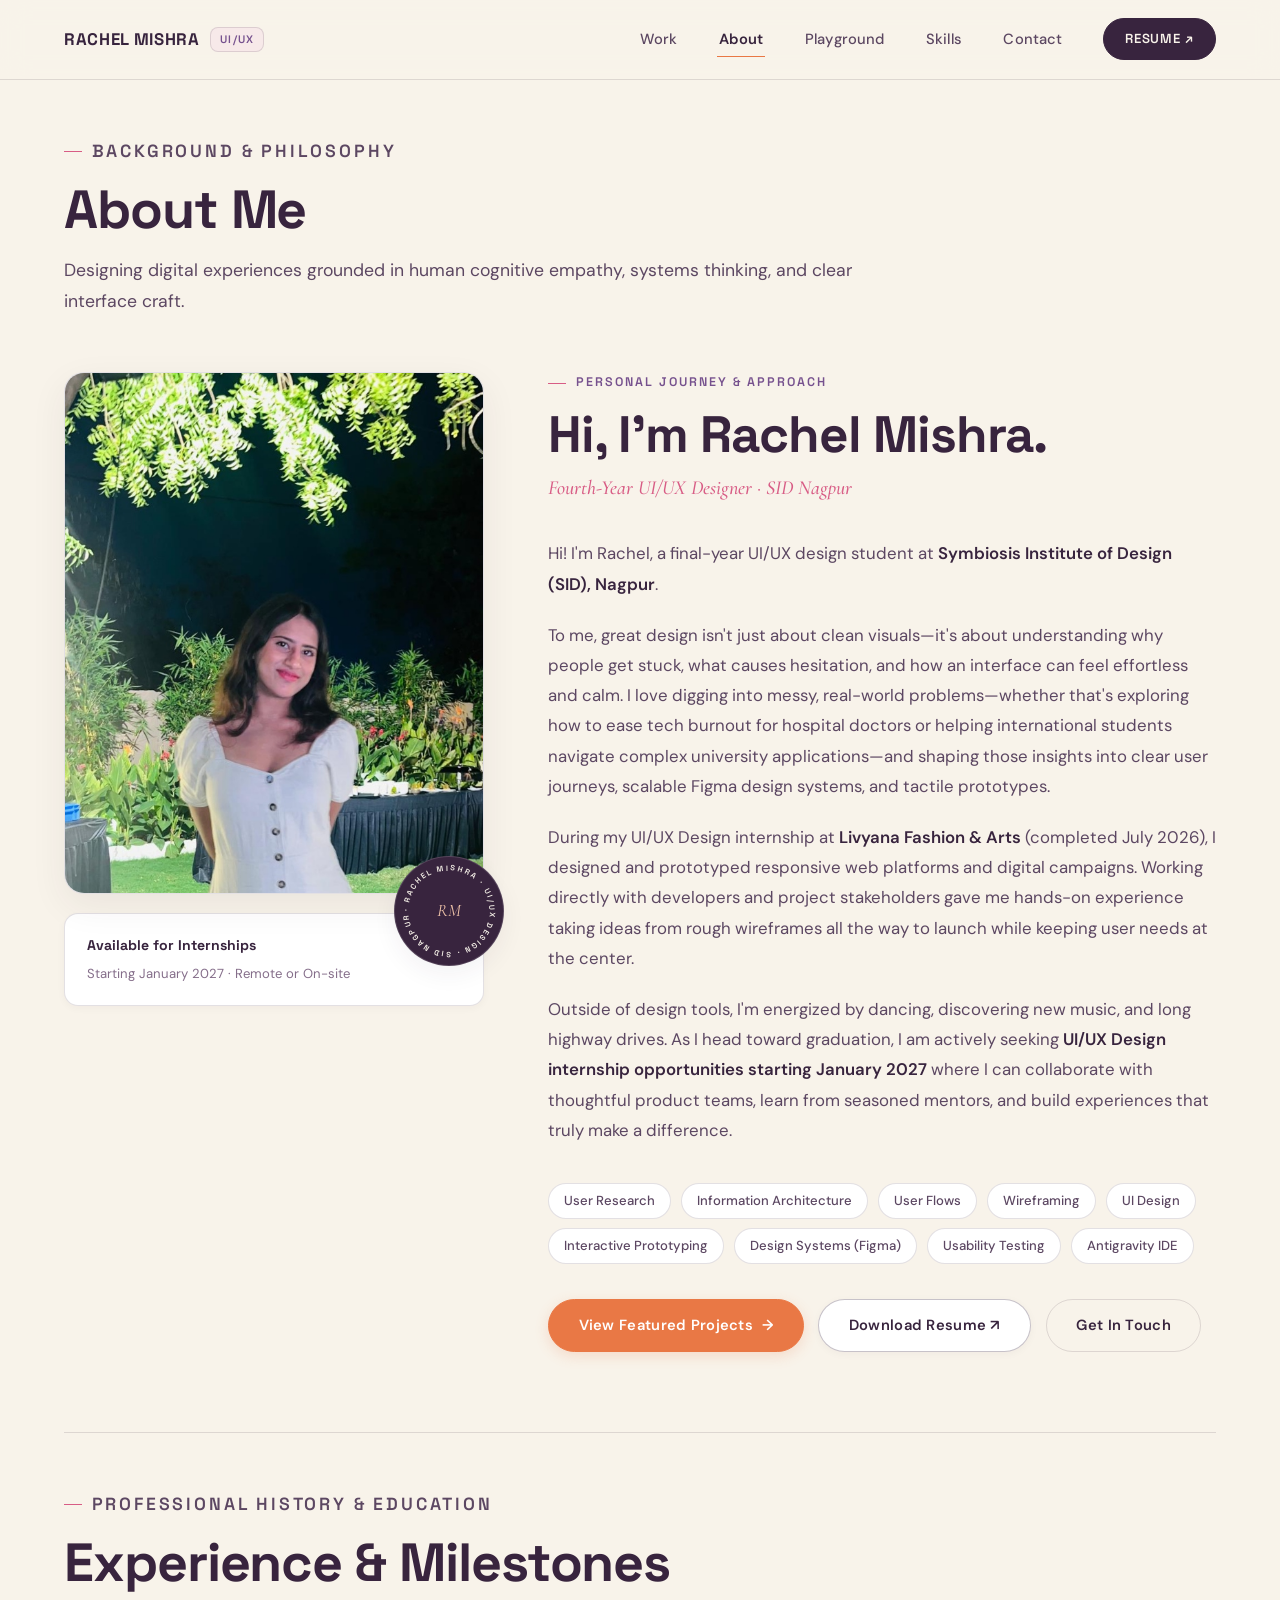
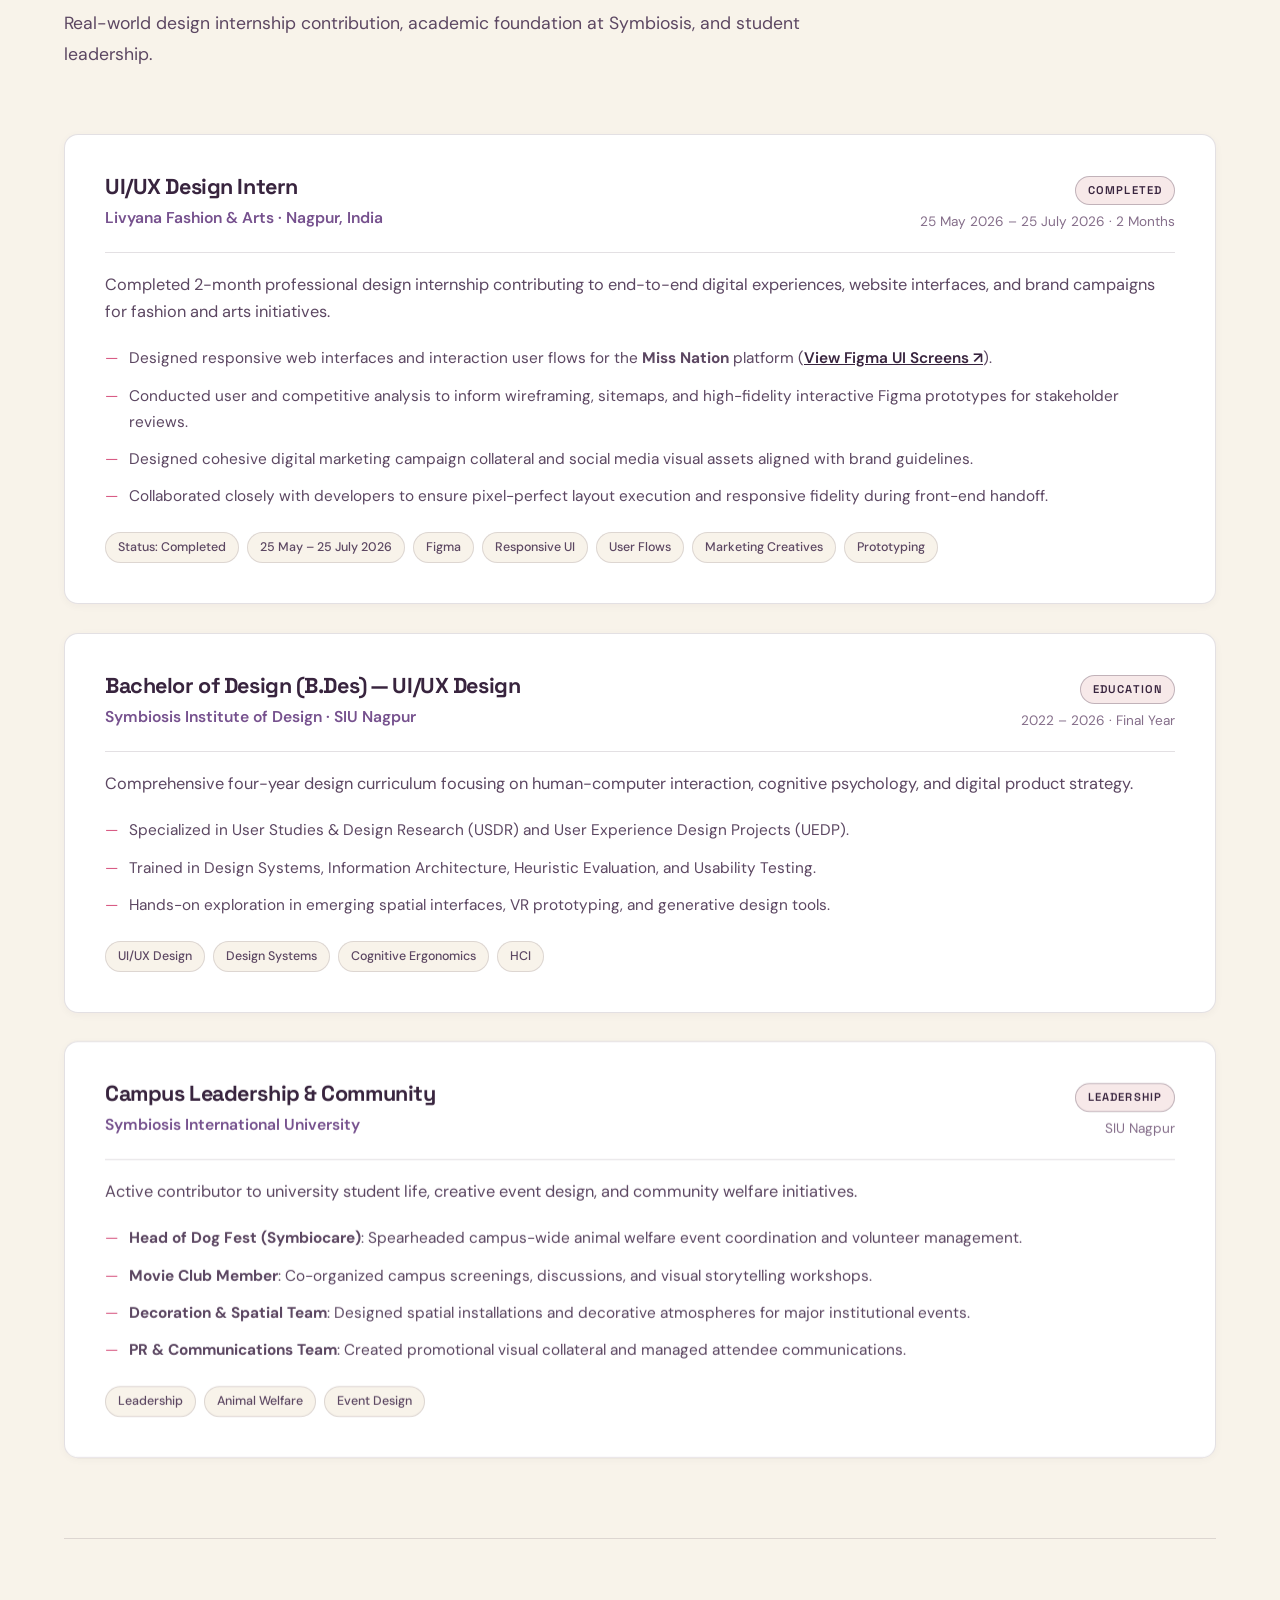
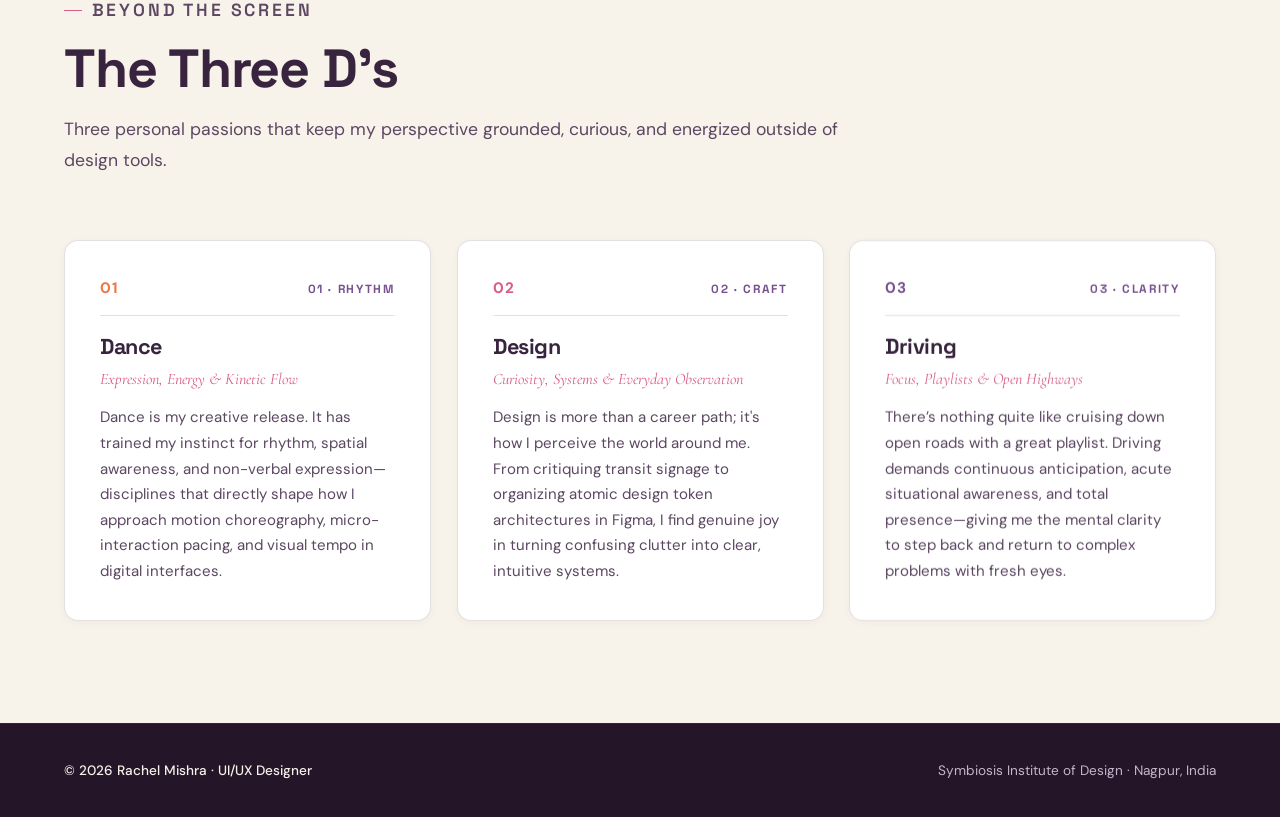
==== commit 907e82b2: "feat: complete visual redesign to classy, sophisticated editorial design studio aesthetic" ====
--- a/about.html
+++ b/about.html
@@ -7,7 +7,7 @@
 <meta name="description" content="About Rachel Mishra, final-year UI/UX designer at Symbiosis Institute of Design, Nagpur. Design philosophy, Livyana Fashion & Arts internship, and personal interests.">
 <link rel="preconnect" href="https://fonts.googleapis.com">
 <link rel="preconnect" href="https://fonts.gstatic.com" crossorigin>
-<link href="https://fonts.googleapis.com/css2?family=Archivo+Black&family=DM+Sans:ital,opsz,wght@0,9..40,400;0,9..40,500;0,9..40,600;0,9..40,700;1,9..40,400&family=Playfair+Display:ital,wght@0,600;0,700;1,400;1,600&family=Space+Grotesk:wght@400;500;600;700;800&display=swap" rel="stylesheet">
+<link href="https://fonts.googleapis.com/css2?family=Cormorant+Garamond:ital,wght@0,400;0,500;0,600;0,700;1,400;1,600&family=DM+Sans:ital,opsz,wght@0,9..40,400;0,9..40,500;0,9..40,600;0,9..40,700;1,9..40,400&family=Playfair+Display:ital,wght@0,600;0,700;1,400;1,600&family=Space+Grotesk:wght@400;500;600;700&display=swap" rel="stylesheet">
 <link rel="stylesheet" href="style.css">
 </head>
 <body class="subpage">
@@ -59,11 +59,11 @@
             <path id="aboutBadgeTextPath" d="M 60, 60 m -45, 0 a 45,45 0 1,1 90,0 a 45,45 0 1,1 -90,0" fill="none"/>
             <text class="stamp-text">
               <textPath href="#aboutBadgeTextPath" startOffset="0%">
-                ✦ RACHEL MISHRA ✦ UI/UX DESIGN ✦ SID NAGPUR ✦
+                · RACHEL MISHRA · UI/UX DESIGN · SID NAGPUR ·
               </textPath>
             </text>
           </svg>
-          <div class="badge-center-sparkle">★</div>
+          <div class="badge-center-sparkle">RM</div>
         </div>
         <div class="about-status-card">
           <span style="font-family: var(--ff-display); font-size: 0.88rem; font-weight: 700; color: var(--plum);">Available for Internships</span>
@@ -74,7 +74,7 @@
       <!-- RIGHT: NARRATIVE -->
       <div class="about-content">
         <p class="eyebrow">Personal Journey &amp; Approach</p>
-        <h2 class="about-title">Hi, I'm Rachel Mishra. <span class="vibrant-sparkle" style="font-size: 1.4rem;" aria-hidden="true">✦</span></h2>
+        <h2 class="about-title">Hi, I'm Rachel Mishra.</h2>
         <p class="about-role-sub">Fourth-Year UI/UX Designer · SID Nagpur</p>
 
         <div class="about-narrative">
@@ -228,7 +228,7 @@
       <div class="passions-grid">
         <article class="passion-card">
           <div class="passion-top">
-            <div class="passion-icon-box">💃</div>
+            <div class="passion-icon-box" style="font-size:0.95rem;font-weight:700;letter-spacing:0.05em;color:var(--burnt-orange);">01</div>
             <span class="passion-num">01 · RHYTHM</span>
           </div>
           <h3>Dance</h3>
@@ -240,7 +240,7 @@
 
         <article class="passion-card">
           <div class="passion-top">
-            <div class="passion-icon-box">✦</div>
+            <div class="passion-icon-box" style="font-size:0.95rem;font-weight:700;letter-spacing:0.05em;color:var(--dusty-rose);">02</div>
             <span class="passion-num">02 · CRAFT</span>
           </div>
           <h3>Design</h3>
@@ -252,7 +252,7 @@
 
         <article class="passion-card">
           <div class="passion-top">
-            <div class="passion-icon-box">🚗</div>
+            <div class="passion-icon-box" style="font-size:0.95rem;font-weight:700;letter-spacing:0.05em;color:var(--muted-mauve);">03</div>
             <span class="passion-num">03 · CLARITY</span>
           </div>
           <h3>Driving</h3>
--- a/style.css
+++ b/style.css
@@ -1,96 +1,95 @@
 /* ==========================================================================
-   RACHEL MISHRA — UI/UX DESIGNER PORTFOLIO
-   Visual Refresh: Pop, Colourful, Expressive, Experimental & Interactive
+   RACHEL MISHRA — UI/UX DESIGNER
+   Aesthetic: Classy, Sophisticated, and Premium Editorial Studio
    Palette:
-     - Pop Orange:       #FF633E
-     - Hot Pink:         #FF4F87
-     - Sunshine Yellow:  #FFD43B
-     - Vanilla Cream:    #FFF2DE
-     - Fresh Lime:       #A7C957
-     - Deep Plum:        #30232D
-     - White:            #FFFFFF
+     - Warm Ivory:       #F8F3EA (Dominant Primary Background)
+     - Soft Blush:       #F7E9E9 (Secondary Surfaces & Subtle Cards)
+     - Dusty Rose:       #D85C85 (Refined Highlights & Badges)
+     - Muted Mauve:      #76518E (Editorial Accents & Subtitles)
+     - Deep Plum:        #38243E (Primary Typography & Luxury Sections)
+     - Burnt Orange:     #E97845 (Restrained CTA Buttons & Small Accents)
+     - Warm Peach:       #EFC3A9 (Hairline Borders & Warm Accents)
+     - White:            #FFFFFF (Interface Surfaces & Mockups)
    Typography:
-     - Display:          'Archivo Black', 'Space Grotesk', sans-serif
-     - Body:             'DM Sans', sans-serif
-     - Expressive Accent: 'Playfair Display' (Italic Serif)
+     - Editorial Serif:  'Cormorant Garamond', 'Playfair Display', Georgia, serif
+     - Modern Display:   'Space Grotesk', -apple-system, sans-serif
+     - Refined Body:     'DM Sans', -apple-system, sans-serif
    ========================================================================== */
 
-/* ---------- 1. CSS VARIABLES & POP DESIGN TOKENS ---------- */
+/* ---------- 1. CSS VARIABLES & EDITORIAL TOKENS ---------- */
 :root {
-  /* Exact Pop Colour System */
-  --pop-orange: #FF633E;
-  --pop-orange-hover: #E8512C;
-  --pop-orange-light: rgba(255, 99, 62, 0.14);
-
-  --hot-pink: #FF4F87;
-  --hot-pink-hover: #E63872;
-  --hot-pink-light: rgba(255, 79, 135, 0.16);
-
-  --sunshine-yellow: #FFD43B;
-  --sunshine-yellow-hover: #F2C425;
-  --sunshine-yellow-light: rgba(255, 212, 59, 0.28);
-
-  --vanilla-cream: #FFF2DE;
-  --vanilla-cream-warm: #FDE7CC;
-
-  --fresh-lime: #A7C957;
-  --fresh-lime-dark: #6A994E;
-  --fresh-lime-light: rgba(167, 201, 87, 0.24);
-
-  --deep-plum: #30232D;
-  --deep-plum-subtle: #4D3949;
-  --deep-plum-dark: #1F161D;
+  /* Exact Refined Palette */
+  --warm-ivory: #F8F3EA;
+  --warm-ivory-dark: #EDE7DC;
+  --soft-blush: #F7E9E9;
+  --soft-blush-subtle: #FAF2F2;
+
+  --dusty-rose: #D85C85;
+  --dusty-rose-hover: #C54B73;
+  --dusty-rose-light: rgba(216, 92, 133, 0.10);
+
+  --muted-mauve: #76518E;
+  --muted-mauve-hover: #633F7A;
+  --muted-mauve-light: rgba(118, 81, 142, 0.10);
+
+  --deep-plum: #38243E;
+  --deep-plum-dark: #241528;
+  --deep-plum-subtle: #4D3354;
+  --deep-plum-light: rgba(56, 36, 62, 0.06);
+
+  --burnt-orange: #E97845;
+  --burnt-orange-hover: #D76735;
+  --burnt-orange-light: rgba(233, 120, 69, 0.12);
+
+  --warm-peach: #EFC3A9;
+  --warm-peach-light: rgba(239, 195, 169, 0.35);
 
   --white: #FFFFFF;
 
   /* Semantic Theme Mappings */
-  --bg-primary: var(--vanilla-cream);
+  --bg-primary: var(--warm-ivory);
+  --bg-secondary: var(--soft-blush);
   --bg-card: var(--white);
   --text-primary: var(--deep-plum);
-  --text-secondary: #4D3949;
-  --text-muted: #7E6578;
-  --line: rgba(48, 35, 45, 0.22);
-  --line-strong: rgba(48, 35, 45, 0.50);
-
-  /* Legacy aliases strictly mapped to Pop palette (no lavender leakage) */
+  --text-secondary: #5C4762;
+  --text-muted: #856E8A;
+  --line: rgba(56, 36, 62, 0.14);
+  --line-strong: rgba(56, 36, 62, 0.28);
+  --line-accent: rgba(216, 92, 133, 0.30);
+
+  /* Aliases to guarantee 100% theme consistency across all legacy templates */
   --plum: var(--deep-plum);
   --plum-deep: var(--deep-plum-dark);
   --almost-black: var(--deep-plum-dark);
-  --dusty-lavender: var(--pop-orange);
-  --dusty-lavender-hover: var(--pop-orange-hover);
-  --soft-lilac: var(--sunshine-yellow);
-  --soft-lilac-subtle: var(--sunshine-yellow-light);
-  --soft-lilac-border: rgba(48, 35, 45, 0.25);
-  --lavender-white: var(--vanilla-cream);
-  --lavender-white-card: #FFFFFF;
-  --muted-rose: var(--hot-pink);
-  --muted-rose-subtle: var(--hot-pink-light);
-
-  --coral-cherry: var(--pop-orange);
-  --pink-hot: var(--hot-pink);
-  --tangerine: var(--sunshine-yellow);
-
-  /* Radii */
-  --radius-xs: 6px;
-  --radius-sm: 10px;
-  --radius-md: 16px;
-  --radius-lg: 24px;
+  --pop-orange: var(--burnt-orange);
+  --hot-pink: var(--dusty-rose);
+  --sunshine-yellow: var(--warm-peach);
+  --vanilla-cream: var(--warm-ivory);
+  --fresh-lime: var(--muted-mauve);
+  --dusty-lavender: var(--muted-mauve);
+  --soft-lilac: var(--soft-blush);
+  --soft-lilac-subtle: var(--soft-blush-subtle);
+  --muted-rose: var(--dusty-rose);
+
+  /* Typography */
+  --ff-serif: 'Cormorant Garamond', 'Playfair Display', Georgia, serif;
+  --ff-display: 'Space Grotesk', -apple-system, BlinkMacSystemFont, sans-serif;
+  --ff-body: 'DM Sans', -apple-system, BlinkMacSystemFont, 'Segoe UI', Roboto, sans-serif;
+
+  /* Sophisticated Editorial Radii */
+  --radius-xs: 4px;
+  --radius-sm: 8px;
+  --radius-md: 14px;
+  --radius-lg: 20px;
   --radius-pill: 9999px;
 
-  /* Typography */
-  --ff-display: 'Archivo Black', 'Space Grotesk', -apple-system, BlinkMacSystemFont, sans-serif;
-  --ff-body: 'DM Sans', -apple-system, BlinkMacSystemFont, 'Segoe UI', Roboto, sans-serif;
-  --ff-serif: 'Playfair Display', Georgia, serif;
-
-  /* Expressive Pop Shadows */
-  --shadow-sm: 0 3px 10px rgba(48, 35, 45, 0.08);
-  --shadow-editorial: 5px 5px 0 var(--deep-plum);
-  --shadow-card: 8px 8px 0 var(--deep-plum);
-  --shadow-card-hover: 12px 12px 0 var(--pop-orange);
-  --shadow-pop-orange: 6px 6px 0 var(--pop-orange);
-  --shadow-pop-pink: 6px 6px 0 var(--hot-pink);
-  --shadow-pop-yellow: 6px 6px 0 var(--sunshine-yellow);
-  --shadow-pop-lime: 6px 6px 0 var(--fresh-lime);
+  /* Airy, Luxury Studio Elevation */
+  --shadow-sm: 0 2px 8px rgba(56, 36, 62, 0.04);
+  --shadow-md: 0 8px 24px rgba(56, 36, 62, 0.06);
+  --shadow-lg: 0 16px 40px rgba(56, 36, 62, 0.09);
+  --shadow-card: 0 4px 20px rgba(56, 36, 62, 0.05);
+  --shadow-card-hover: 0 14px 34px rgba(56, 36, 62, 0.10);
+  --shadow-editorial: 0 12px 36px rgba(56, 36, 62, 0.07);
 }
 
 /* ---------- 2. RESET & BASE STYLES ---------- */
@@ -114,9 +113,7 @@
     transition-duration: 0.01ms !important;
     scroll-behavior: auto !important;
   }
-  body {
-    opacity: 1 !important;
-  }
+  body { opacity: 1 !important; }
   .reveal-on-scroll,
   .section-header h2,
   .section-header .eyebrow,
@@ -125,24 +122,20 @@
     opacity: 1 !important;
     transform: none !important;
   }
-  .sketch-underline-name path,
-  .sketch-underline-interact path {
-    stroke-dashoffset: 0 !important;
-  }
 }
 
 body {
   background-color: var(--bg-primary);
   color: var(--text-primary);
   font-family: var(--ff-body);
-  font-size: 1rem;
-  line-height: 1.65;
+  font-size: 1.02rem;
+  line-height: 1.7;
   -webkit-font-smoothing: antialiased;
   -moz-osx-font-smoothing: grayscale;
   overflow-x: hidden;
   position: relative;
   opacity: 0;
-  transition: opacity 0.3s cubic-bezier(0.16, 1, 0.3, 1);
+  transition: opacity 0.4s cubic-bezier(0.16, 1, 0.3, 1);
 }
 
 body.page-loaded {
@@ -157,21 +150,20 @@
 a {
   color: inherit;
   text-decoration: none;
-  transition: all 0.2s ease;
+  transition: color 0.22s ease, opacity 0.22s ease;
 }
 
 h1, h2, h3, h4, h5, h6 {
   font-family: var(--ff-display);
   color: var(--deep-plum);
-  font-weight: 900;
-  line-height: 1.12;
-  letter-spacing: -0.025em;
-  text-transform: uppercase;
+  font-weight: 700;
+  line-height: 1.15;
+  letter-spacing: -0.02em;
 }
 
 p {
   color: var(--text-secondary);
-  line-height: 1.7;
+  line-height: 1.75;
 }
 
 img, svg {
@@ -187,7 +179,7 @@
 }
 
 :focus-visible {
-  outline: 3px solid var(--pop-orange);
+  outline: 2px solid var(--burnt-orange);
   outline-offset: 3px;
 }
 
@@ -195,160 +187,148 @@
 .serif-italic {
   font-family: var(--ff-serif);
   font-style: italic;
-  font-weight: 600;
-  text-transform: none;
-  letter-spacing: -0.01em;
+  font-weight: 500;
+  letter-spacing: 0.01em;
 }
 
 .annotation-badge {
   font-family: var(--ff-display);
-  font-size: 0.74rem;
-  font-weight: 900;
-  letter-spacing: 0.08em;
+  font-size: 0.72rem;
+  font-weight: 600;
+  letter-spacing: 0.1em;
   text-transform: uppercase;
   color: var(--deep-plum);
-  background: var(--sunshine-yellow);
-  border: 1.5px solid var(--deep-plum);
+  background: var(--soft-blush);
+  border: 1px solid var(--line-strong);
   padding: 0.28rem 0.75rem;
   border-radius: var(--radius-pill);
   display: inline-block;
-  box-shadow: 2px 2px 0 var(--deep-plum);
 }
 
 .eyebrow {
   font-family: var(--ff-display);
-  font-size: 0.82rem;
-  font-weight: 900;
-  letter-spacing: 0.12em;
+  font-size: 0.78rem;
+  font-weight: 600;
+  letter-spacing: 0.16em;
   text-transform: uppercase;
-  color: var(--pop-orange);
-  margin-bottom: 0.6rem;
-  display: flex;
-  align-items: center;
-  gap: 0.5rem;
+  color: var(--muted-mauve);
+  margin-bottom: 0.75rem;
+  display: flex;
+  align-items: center;
+  gap: 0.6rem;
 }
 
 .eyebrow::before {
-  content: '✦';
-  font-size: 0.85rem;
-  color: var(--hot-pink);
-}
-
-/* ---------- 4. CUSTOM FLUID DUAL CURSOR ---------- */
+  content: '';
+  display: inline-block;
+  width: 18px;
+  height: 1px;
+  background: var(--dusty-rose);
+}
+
+/* ---------- 4. REFINED FLUID CURSOR ---------- */
 .cursor-dot {
   position: fixed;
   top: 0;
   left: 0;
-  width: 8px;
-  height: 8px;
-  background: var(--pop-orange);
-  border: 1.5px solid var(--deep-plum);
+  width: 6px;
+  height: 6px;
+  background: var(--deep-plum);
   border-radius: 50%;
   pointer-events: none;
   z-index: 9999;
   transform: translate(-50%, -50%);
   opacity: 0;
-  transition: opacity 0.3s ease, transform 0.15s ease;
+  transition: opacity 0.3s ease;
 }
 
 .cursor-ring {
   position: fixed;
   top: 0;
   left: 0;
-  width: 32px;
-  height: 32px;
-  border: 2px solid var(--deep-plum);
-  background: rgba(255, 212, 59, 0.25);
+  width: 28px;
+  height: 28px;
+  border: 1px solid rgba(56, 36, 62, 0.45);
+  background: rgba(216, 92, 133, 0.05);
   border-radius: 50%;
   pointer-events: none;
   z-index: 9998;
   transform: translate(-50%, -50%);
   opacity: 0;
-  transition: opacity 0.3s ease, width 0.25s cubic-bezier(0.34, 1.56, 0.64, 1), height 0.25s cubic-bezier(0.34, 1.56, 0.64, 1);
+  transition: opacity 0.3s ease, width 0.28s cubic-bezier(0.16, 1, 0.3, 1), height 0.28s cubic-bezier(0.16, 1, 0.3, 1), border-color 0.2s ease;
 }
 
 body.cursor-hover .cursor-ring {
-  width: 52px;
-  height: 52px;
-  background: rgba(255, 79, 135, 0.28);
-  border-color: var(--pop-orange);
-}
-
-/* ---------- 5. STICKY EDITORIAL NAVIGATION ---------- */
+  width: 44px;
+  height: 44px;
+  border-color: var(--burnt-orange);
+  background: rgba(233, 120, 69, 0.08);
+}
+
+/* ---------- 5. MINIMAL EDITORIAL NAVIGATION ---------- */
 .nav {
   position: sticky;
   top: 0;
   left: 0;
   width: 100%;
   z-index: 1000;
-  background: rgba(255, 242, 222, 0.94);
+  background: rgba(248, 243, 234, 0.92);
   backdrop-filter: blur(14px);
   -webkit-backdrop-filter: blur(14px);
-  border-bottom: 2.5px solid var(--deep-plum);
-  padding: 1rem clamp(1.4rem, 5vw, 4.5rem);
+  border-bottom: 1px solid var(--line);
+  padding: 1.15rem clamp(1.4rem, 5vw, 4.5rem);
   display: flex;
   align-items: center;
   justify-content: space-between;
-  transition: all 0.25s ease;
+  transition: padding 0.25s ease, background 0.25s ease;
 }
 
 .nav.scrolled {
-  padding-top: 0.75rem;
-  padding-bottom: 0.75rem;
-  box-shadow: 0 4px 18px rgba(48, 35, 45, 0.10);
+  padding-top: 0.85rem;
+  padding-bottom: 0.85rem;
+  background: rgba(248, 243, 234, 0.98);
+  box-shadow: 0 4px 18px rgba(56, 36, 62, 0.03);
 }
 
 .nav-mark {
   font-family: var(--ff-display);
-  font-size: 1.18rem;
-  font-weight: 900;
-  letter-spacing: -0.02em;
+  font-size: 1.05rem;
+  font-weight: 700;
+  letter-spacing: 0.04em;
   color: var(--deep-plum);
   display: flex;
   align-items: center;
-  gap: 0.55rem;
-  transition: transform 0.25s cubic-bezier(0.34, 1.56, 0.64, 1);
-}
-
-.nav-mark:hover {
-  transform: scale(1.03);
+  gap: 0.65rem;
 }
 
 .nav-mark .mark-sub {
   font-family: var(--ff-display);
-  font-size: 0.74rem;
-  font-weight: 900;
-  letter-spacing: 0.08em;
-  color: var(--deep-plum);
-  background: var(--sunshine-yellow);
-  border: 1.5px solid var(--deep-plum);
-  padding: 0.18rem 0.55rem;
+  font-size: 0.68rem;
+  font-weight: 600;
+  letter-spacing: 0.12em;
+  color: var(--muted-mauve);
+  background: var(--soft-blush);
+  border: 1px solid var(--line);
+  padding: 0.15rem 0.55rem;
   border-radius: var(--radius-sm);
   text-transform: uppercase;
-  box-shadow: 2px 2px 0 var(--deep-plum);
-  transition: all 0.25s ease;
-}
-
-.nav-mark:hover .mark-sub {
-  background: var(--pop-orange);
-  color: var(--white);
-  transform: rotate(-4deg);
 }
 
 .nav-links {
   display: flex;
   align-items: center;
-  gap: 2.2rem;
+  gap: 2.4rem;
 }
 
 .nav-links a {
   font-family: var(--ff-body);
-  font-size: 0.96rem;
-  font-weight: 700;
-  color: var(--deep-plum);
+  font-size: 0.92rem;
+  font-weight: 500;
+  color: var(--text-secondary);
   position: relative;
-  padding: 0.4rem 0.1rem;
-  transition: color 0.2s ease;
+  padding: 0.35rem 0.1rem;
+  letter-spacing: 0.01em;
+  transition: color 0.22s ease;
 }
 
 .nav-links a::after {
@@ -357,16 +337,15 @@
   bottom: 0;
   left: 0;
   width: 100%;
-  height: 2.5px;
-  background: var(--pop-orange);
-  border-radius: 2px;
+  height: 1px;
+  background: var(--dusty-rose);
   transform: scaleX(0);
   transform-origin: right;
-  transition: transform 0.3s cubic-bezier(0.16, 1, 0.3, 1);
+  transition: transform 0.28s cubic-bezier(0.16, 1, 0.3, 1);
 }
 
 .nav-links a:hover {
-  color: var(--pop-orange);
+  color: var(--deep-plum);
 }
 
 .nav-links a:hover::after {
@@ -375,41 +354,36 @@
 }
 
 .nav-links a.active {
-  color: var(--pop-orange);
-  font-weight: 800;
+  color: var(--deep-plum);
+  font-weight: 600;
 }
 
 .nav-links a.active::after {
   transform: scaleX(1);
-  height: 3px;
-  background: var(--hot-pink);
+  height: 1.5px;
+  background: var(--burnt-orange);
 }
 
 .nav-cta {
-  background: var(--pop-orange) !important;
-  color: var(--deep-plum) !important;
+  background: var(--deep-plum) !important;
+  color: var(--warm-ivory) !important;
   font-family: var(--ff-display) !important;
-  font-weight: 900 !important;
-  font-size: 0.88rem !important;
-  padding: 0.55rem 1.45rem !important;
+  font-weight: 600 !important;
+  font-size: 0.82rem !important;
+  padding: 0.55rem 1.35rem !important;
   border-radius: var(--radius-pill) !important;
-  border: 2px solid var(--deep-plum) !important;
-  box-shadow: 3px 3px 0 var(--deep-plum) !important;
+  border: 1px solid var(--deep-plum) !important;
+  letter-spacing: 0.06em !important;
   text-transform: uppercase !important;
-  letter-spacing: 0.04em !important;
-  transition: all 0.25s cubic-bezier(0.34, 1.56, 0.64, 1) !important;
+  transition: all 0.25s cubic-bezier(0.16, 1, 0.3, 1) !important;
 }
 
 .nav-cta:hover {
-  background: var(--hot-pink) !important;
-  color: var(--white) !important;
-  transform: translate(-2px, -2px) !important;
-  box-shadow: 5px 5px 0 var(--deep-plum) !important;
-}
-
-.nav-cta:active {
-  transform: translate(2px, 2px) !important;
-  box-shadow: 1px 1px 0 var(--deep-plum) !important;
+  background: var(--burnt-orange) !important;
+  border-color: var(--burnt-orange) !important;
+  color: #FFFFFF !important;
+  transform: translateY(-1px) !important;
+  box-shadow: 0 4px 14px rgba(233, 120, 69, 0.25) !important;
 }
 
 .nav-cta.active::after {
@@ -423,27 +397,25 @@
   justify-content: center;
   align-items: center;
   gap: 5px;
-  width: 44px;
-  height: 44px;
-  border-radius: 10px;
-  border: 2px solid var(--deep-plum);
-  background: var(--sunshine-yellow);
-  box-shadow: 2px 2px 0 var(--deep-plum);
+  width: 40px;
+  height: 40px;
+  border-radius: var(--radius-sm);
+  border: 1px solid var(--line);
+  background: var(--white);
   cursor: pointer;
   z-index: 1001;
 }
 
 .nav-toggle span {
   display: block;
-  width: 22px;
-  height: 2.5px;
+  width: 20px;
+  height: 1.5px;
   background: var(--deep-plum);
-  border-radius: 2px;
-  transition: transform 0.3s ease, opacity 0.3s ease;
+  transition: transform 0.25s ease, opacity 0.25s ease;
 }
 
 .nav-toggle.open span:nth-child(1) {
-  transform: translateY(7.5px) rotate(45deg);
+  transform: translateY(6.5px) rotate(45deg);
 }
 
 .nav-toggle.open span:nth-child(2) {
@@ -451,98 +423,101 @@
 }
 
 .nav-toggle.open span:nth-child(3) {
-  transform: translateY(-7.5px) rotate(-45deg);
-}
-
-/* ---------- 6. POP NEO-BRUTALIST BUTTONS ---------- */
+  transform: translateY(-6.5px) rotate(-45deg);
+}
+
+/* ---------- 6. REFINED EDITORIAL BUTTONS ---------- */
 .btn {
   display: inline-flex;
   align-items: center;
   justify-content: center;
-  gap: 0.6rem;
-  font-family: var(--ff-display);
-  font-size: 0.95rem;
-  font-weight: 900;
-  padding: 0.88rem 1.9rem;
-  border-radius: var(--radius-pill);
-  border: 2.5px solid var(--deep-plum);
-  box-shadow: 4px 4px 0 var(--deep-plum);
-  transition: all 0.22s cubic-bezier(0.34, 1.56, 0.64, 1);
+  gap: 0.55rem;
+  font-family: var(--ff-body);
+  font-size: 0.92rem;
+  font-weight: 600;
+  padding: 0.82rem 1.85rem;
+  border-radius: var(--radius-pill);
+  border: 1px solid transparent;
+  transition: all 0.24s cubic-bezier(0.16, 1, 0.3, 1);
   white-space: nowrap;
   letter-spacing: 0.02em;
-  text-transform: uppercase;
   position: relative;
   cursor: pointer;
   user-select: none;
 }
 
-.btn:hover {
-  transform: translate(-2px, -2px);
-  box-shadow: 6px 6px 0 var(--deep-plum);
-}
-
 .btn:active {
-  transform: translate(2px, 2px) !important;
-  box-shadow: 1px 1px 0 var(--deep-plum) !important;
+  transform: translateY(1px);
 }
 
 .btn-arrow {
   display: inline-block;
-  transition: transform 0.25s cubic-bezier(0.34, 1.56, 0.64, 1);
+  font-family: var(--ff-display);
+  transition: transform 0.22s cubic-bezier(0.16, 1, 0.3, 1);
 }
 
 .btn:hover .btn-arrow {
-  transform: translateX(4px);
+  transform: translateX(3px);
 }
 
 .btn-primary {
-  background: var(--pop-orange);
-  color: var(--deep-plum);
+  background: var(--burnt-orange);
+  color: #FFFFFF;
+  border-color: var(--burnt-orange);
+  box-shadow: 0 4px 14px rgba(233, 120, 69, 0.20);
 }
 
 .btn-primary:hover {
-  background: var(--hot-pink);
-  color: var(--white);
+  background: var(--burnt-orange-hover);
+  border-color: var(--burnt-orange-hover);
+  box-shadow: 0 8px 22px rgba(233, 120, 69, 0.28);
+  transform: translateY(-1.5px);
 }
 
 .btn-secondary {
-  background: var(--sunshine-yellow);
-  color: var(--deep-plum);
-}
-
-.btn-secondary:hover {
-  background: var(--fresh-lime);
-  color: var(--deep-plum);
-}
-
-.btn-ghost {
   background: var(--white);
   color: var(--deep-plum);
+  border-color: var(--line-strong);
+  box-shadow: var(--shadow-sm);
+}
+
+.btn-secondary:hover {
+  background: var(--soft-blush);
+  border-color: var(--dusty-rose);
+  color: var(--deep-plum);
+  transform: translateY(-1.5px);
+}
+
+.btn-ghost {
+  background: transparent;
+  color: var(--deep-plum);
+  border-color: var(--line);
 }
 
 .btn-ghost:hover {
-  background: var(--sunshine-yellow);
-  color: var(--deep-plum);
+  background: rgba(255, 255, 255, 0.6);
+  border-color: var(--deep-plum);
+  transform: translateY(-1.5px);
 }
 
 .btn-accent {
-  background: var(--hot-pink);
-  color: var(--white);
+  background: var(--dusty-rose);
+  color: #FFFFFF;
 }
 
 .btn-accent:hover {
-  background: var(--pop-orange);
-  color: var(--deep-plum);
-}
-
-/* ---------- 7. CONTINUOUS POP MARQUEE ---------- */
+  background: var(--dusty-rose-hover);
+  transform: translateY(-1.5px);
+}
+
+/* ---------- 7. CONTINUOUS EDITORIAL MARQUEE ---------- */
 .marquee-wrapper {
   overflow: hidden;
-  background: var(--pop-orange);
-  color: var(--deep-plum);
-  padding: 1rem 0;
-  border-top: 3px solid var(--deep-plum);
-  border-bottom: 3px solid var(--deep-plum);
+  background: var(--deep-plum);
+  color: var(--warm-ivory);
+  padding: 1.1rem 0;
+  border-top: 1px solid var(--deep-plum-dark);
+  border-bottom: 1px solid var(--deep-plum-dark);
   user-select: none;
 }
 
@@ -550,13 +525,13 @@
   display: flex;
   white-space: nowrap;
   width: max-content;
-  animation: marqueeSlide 26s linear infinite;
-  font-family: var(--ff-display);
-  font-size: 0.98rem;
-  font-weight: 900;
-  letter-spacing: 0.12em;
+  animation: marqueeSlide 34s linear infinite;
+  font-family: var(--ff-display);
+  font-size: 0.88rem;
+  font-weight: 500;
+  letter-spacing: 0.16em;
   text-transform: uppercase;
-  gap: 2.5rem;
+  gap: 3rem;
 }
 
 .marquee-wrapper:hover .marquee-content {
@@ -566,13 +541,14 @@
 .marquee-item {
   display: inline-flex;
   align-items: center;
-  gap: 2.5rem;
+  gap: 3rem;
 }
 
 .marquee-item span::after {
-  content: '★';
-  margin-left: 2.5rem;
-  color: var(--sunshine-yellow);
+  content: '·';
+  margin-left: 3rem;
+  color: var(--warm-peach);
+  font-size: 1.2rem;
 }
 
 @keyframes marqueeSlide {
@@ -580,103 +556,41 @@
   100% { transform: translateX(-50%); }
 }
 
-/* ---------- 8. HERO SECTION (HOMEPAGE) ---------- */
+/* ---------- 8. HERO SECTION (EDITORIAL STUDIO OPENING) ---------- */
 .hero {
   position: relative;
-  min-height: calc(100vh - 76px);
-  padding: clamp(3rem, 6vw, 6rem) clamp(1.4rem, 5vw, 4.5rem);
-  background: var(--vanilla-cream);
+  min-height: calc(100vh - 74px);
+  padding: clamp(3.5rem, 6vw, 6.5rem) clamp(1.4rem, 5vw, 4.5rem);
+  background: var(--warm-ivory);
   display: flex;
   align-items: center;
   overflow: hidden;
 }
 
-/* Floating abstract shapes with gentle motion */
+/* Subtle, translucent ambient background blooms */
 .hero-abstract-shape {
   position: absolute;
   pointer-events: none;
   border-radius: 50%;
-  filter: blur(85px);
-  opacity: 0.55;
+  filter: blur(100px);
+  opacity: 0.45;
   z-index: 0;
-  will-change: transform;
 }
 
 .shape-plum {
-  width: 520px;
-  height: 520px;
-  background: rgba(255, 99, 62, 0.25);
-  top: -60px;
+  width: 580px;
+  height: 580px;
+  background: rgba(216, 92, 133, 0.15);
+  top: -80px;
   right: -80px;
-  animation: floatGentle1 14s ease-in-out infinite;
 }
 
 .shape-lilac {
-  width: 480px;
-  height: 480px;
-  background: rgba(255, 212, 59, 0.45);
-  bottom: -40px;
-  left: -60px;
-  animation: floatGentle2 16s ease-in-out infinite;
-}
-
-@keyframes floatGentle1 {
-  0%, 100% { transform: translate(0, 0) scale(1); }
-  50% { transform: translate(32px, -24px) scale(1.08); }
-}
-
-@keyframes floatGentle2 {
-  0%, 100% { transform: translate(0, 0) scale(1); }
-  50% { transform: translate(-26px, 28px) scale(0.94); }
-}
-
-/* Floating Decorative Sparkles & Doodles */
-.hero-decor-item {
-  position: absolute;
-  pointer-events: none;
-  z-index: 2;
-  user-select: none;
-}
-
-.decor-sparkle-1 {
-  top: 14%;
-  left: 2%;
-  font-size: 1.6rem;
-  color: var(--pop-orange);
-  animation: twinkleStar 3.5s ease-in-out infinite, floatGentle1 9s ease-in-out infinite;
-}
-
-.decor-sparkle-2 {
-  top: 80%;
-  right: 5%;
-  font-size: 1.8rem;
-  color: var(--hot-pink);
-  animation: twinkleStar 4s ease-in-out infinite 1s, floatGentle2 11s ease-in-out infinite;
-}
-
-.decor-flower {
-  top: 8%;
-  right: 22%;
-  font-size: 1.4rem;
-  animation: spinSlow 24s linear infinite;
-  opacity: 0.9;
-}
-
-.vibrant-sparkle {
-  color: var(--hot-pink);
-  font-size: 1.1rem;
-  display: inline-block;
-  animation: twinkleStar 3s ease-in-out infinite;
-}
-
-@keyframes twinkleStar {
-  0%, 100% { transform: scale(0.9) rotate(0deg); opacity: 0.75; }
-  50% { transform: scale(1.3) rotate(16deg); opacity: 1; filter: drop-shadow(0 0 8px rgba(255, 79, 135, 0.8)); }
-}
-
-@keyframes spinSlow {
-  from { transform: rotate(0deg); }
-  to { transform: rotate(360deg); }
+  width: 500px;
+  height: 500px;
+  background: rgba(118, 81, 142, 0.12);
+  bottom: -60px;
+  left: -80px;
 }
 
 .hero-grid {
@@ -700,8 +614,8 @@
   display: flex;
   flex-wrap: wrap;
   align-items: center;
-  gap: 0.65rem;
-  margin-bottom: 1.6rem;
+  gap: 0.75rem;
+  margin-bottom: 2rem;
 }
 
 .status-pill {
@@ -709,124 +623,85 @@
   align-items: center;
   gap: 0.55rem;
   background: var(--white);
-  border: 2px solid var(--deep-plum);
-  padding: 0.38rem 0.95rem;
-  border-radius: var(--radius-pill);
-  font-family: var(--ff-display);
-  font-size: 0.78rem;
-  font-weight: 800;
+  border: 1px solid var(--line);
+  padding: 0.35rem 0.95rem;
+  border-radius: var(--radius-pill);
+  font-family: var(--ff-body);
+  font-size: 0.82rem;
+  font-weight: 500;
   color: var(--deep-plum);
-  box-shadow: 3px 3px 0 var(--deep-plum);
+  box-shadow: var(--shadow-sm);
 }
 
 .status-pulse {
-  width: 9px;
-  height: 9px;
+  width: 7px;
+  height: 7px;
   border-radius: 50%;
-  background: #27C93F;
-  box-shadow: 0 0 0 0 rgba(39, 201, 63, 0.6);
-  animation: pulseGreen 2.2s infinite;
-}
-
-@keyframes pulseGreen {
-  0% { box-shadow: 0 0 0 0 rgba(39, 201, 63, 0.6); }
-  70% { box-shadow: 0 0 0 7px rgba(39, 201, 63, 0); }
-  100% { box-shadow: 0 0 0 0 rgba(39, 201, 63, 0); }
+  background: var(--burnt-orange);
+  box-shadow: 0 0 0 0 rgba(233, 120, 69, 0.5);
+  animation: pulseBurnt 2.4s infinite;
+}
+
+@keyframes pulseBurnt {
+  0% { box-shadow: 0 0 0 0 rgba(233, 120, 69, 0.5); }
+  70% { box-shadow: 0 0 0 6px rgba(233, 120, 69, 0); }
+  100% { box-shadow: 0 0 0 0 rgba(233, 120, 69, 0); }
 }
 
 .hero-title {
-  font-size: clamp(2.8rem, 5.4vw, 4.8rem);
-  font-weight: 900;
-  line-height: 1.05;
-  letter-spacing: -0.035em;
+  font-size: clamp(2.8rem, 5.2vw, 4.5rem);
+  font-weight: 700;
+  line-height: 1.1;
+  letter-spacing: -0.025em;
   color: var(--deep-plum);
-  margin-bottom: 1.6rem;
+  margin-bottom: 1.8rem;
 }
 
 .hero-title .title-block {
   display: block;
+}
+
+.hero-title .title-intro {
+  font-family: var(--ff-display);
+  font-size: clamp(1.2rem, 2vw, 1.6rem);
+  font-weight: 600;
+  letter-spacing: 0.14em;
+  text-transform: uppercase;
+  color: var(--muted-mauve);
+  margin-bottom: 0.6rem;
+  display: block;
+}
+
+.hero-title .serif-italic {
+  font-family: var(--ff-serif);
+  font-style: italic;
+  font-weight: 400;
+  color: var(--dusty-rose);
 }
 
 .hero-title .word-reveal {
   display: inline-block;
   opacity: 0;
-  transform: translateY(24px) rotate(1.2deg);
-  animation: wordPopUp 0.65s cubic-bezier(0.16, 1, 0.3, 1) forwards;
-  animation-delay: calc(var(--i, 1) * 0.045s + 0.12s);
+  transform: translateY(16px);
+  animation: wordFadeUp 0.65s cubic-bezier(0.16, 1, 0.3, 1) forwards;
+  animation-delay: calc(var(--i, 1) * 0.04s + 0.1s);
   will-change: transform, opacity;
 }
 
-@keyframes wordPopUp {
+@keyframes wordFadeUp {
   to {
     opacity: 1;
-    transform: translateY(0) rotate(0deg);
-  }
-}
-
-.hero-name-accent-wrap {
-  position: relative;
-  display: inline-block;
-}
-
-.hero-name-accent {
-  color: var(--pop-orange);
-}
-
-/* Hand-Drawn Animated Sketched Underlines */
-.sketch-underline-name {
-  position: absolute;
-  bottom: -6px;
-  left: 0;
-  width: 100%;
-  height: 16px;
-  color: var(--pop-orange);
-  overflow: visible;
-  pointer-events: none;
-}
-
-.sketch-underline-name path {
-  stroke-dasharray: 260;
-  stroke-dashoffset: 260;
-  animation: sketchDraw 1.1s cubic-bezier(0.16, 1, 0.3, 1) forwards;
-  animation-delay: 0.55s;
-}
-
-.serif-italic-wrap {
-  position: relative;
-  display: inline-block;
-}
-
-.sketch-underline-interact {
-  position: absolute;
-  bottom: -4px;
-  left: 0;
-  width: 100%;
-  height: 14px;
-  color: var(--hot-pink);
-  overflow: visible;
-  pointer-events: none;
-}
-
-.sketch-underline-interact path {
-  stroke-dasharray: 200;
-  stroke-dashoffset: 200;
-  animation: sketchDraw 1.1s cubic-bezier(0.16, 1, 0.3, 1) forwards;
-  animation-delay: 0.9s;
-}
-
-@keyframes sketchDraw {
-  to {
-    stroke-dashoffset: 0;
+    transform: translateY(0);
   }
 }
 
 .hero-sub {
-  font-size: clamp(1.1rem, 1.8vw, 1.3rem);
-  line-height: 1.7;
+  font-size: clamp(1.08rem, 1.7vw, 1.25rem);
+  line-height: 1.75;
   color: var(--text-secondary);
-  max-width: 620px;
-  margin-bottom: 2.2rem;
-  font-weight: 500;
+  max-width: 600px;
+  margin-bottom: 2.4rem;
+  font-weight: 400;
 }
 
 .hero-actions {
@@ -834,7 +709,7 @@
   flex-wrap: wrap;
   gap: 1rem;
   align-items: center;
-  margin-bottom: 2.5rem;
+  margin-bottom: 2.8rem;
 }
 
 .hero-chips-row {
@@ -846,61 +721,53 @@
 
 .hero-chip {
   font-family: var(--ff-body);
-  font-size: 0.85rem;
-  font-weight: 700;
+  font-size: 0.82rem;
+  font-weight: 500;
+  color: var(--text-secondary);
+  background: var(--white);
+  border: 1px solid var(--line);
+  padding: 0.35rem 0.95rem;
+  border-radius: var(--radius-pill);
+  transition: all 0.2s ease;
+}
+
+.hero-chip:hover {
+  border-color: var(--dusty-rose);
   color: var(--deep-plum);
-  background: var(--white);
-  border: 1.5px solid var(--deep-plum);
-  padding: 0.38rem 0.95rem;
-  border-radius: var(--radius-pill);
-  box-shadow: 2px 2px 0 var(--deep-plum);
-  transition: all 0.2s ease;
-}
-
-.hero-chip:hover {
-  background: var(--sunshine-yellow);
-  transform: translate(-1px, -1px);
-  box-shadow: 3px 3px 0 var(--deep-plum);
+  background: var(--soft-blush);
 }
 
 .scroll-indicator-bar {
   display: inline-flex;
   align-items: center;
   gap: 0.75rem;
-  margin-top: 2rem;
-  font-family: var(--ff-display);
-  font-size: 0.82rem;
-  font-weight: 800;
-  letter-spacing: 0.04em;
+  margin-top: 2.5rem;
+  font-family: var(--ff-display);
+  font-size: 0.78rem;
+  font-weight: 600;
+  letter-spacing: 0.08em;
   text-transform: uppercase;
-  color: var(--deep-plum);
-  transition: transform 0.2s ease;
+  color: var(--text-muted);
+  transition: color 0.2s ease;
 }
 
 .scroll-indicator-bar:hover {
-  transform: translateY(3px);
-  color: var(--pop-orange);
+  color: var(--burnt-orange);
 }
 
 .scroll-arrow-badge {
   display: inline-flex;
   align-items: center;
   justify-content: center;
-  width: 28px;
-  height: 28px;
+  width: 26px;
+  height: 26px;
   border-radius: 50%;
-  background: var(--sunshine-yellow);
-  border: 1.5px solid var(--deep-plum);
-  box-shadow: 2px 2px 0 var(--deep-plum);
-  animation: bounceSlow 2s infinite;
-}
-
-@keyframes bounceSlow {
-  0%, 100% { transform: translateY(0); }
-  50% { transform: translateY(5px); }
-}
-
-/* Hero Right: Portrait Frame & Rotating Pop Stamp */
+  background: var(--white);
+  border: 1px solid var(--line);
+  font-size: 0.75rem;
+}
+
+/* Hero Right: Sophisticated Studio Portrait */
 .hero-visual {
   position: relative;
   display: flex;
@@ -917,16 +784,16 @@
 .portrait-editorial-card {
   position: relative;
   background: var(--white);
-  border: 3px solid var(--deep-plum);
-  border-radius: 20px;
+  border: 1px solid var(--line);
+  border-radius: var(--radius-lg);
   overflow: hidden;
-  box-shadow: 14px 14px 0 var(--sunshine-yellow), 0 16px 36px rgba(48, 35, 45, 0.15);
+  box-shadow: var(--shadow-editorial);
   transition: transform 0.4s cubic-bezier(0.16, 1, 0.3, 1), box-shadow 0.4s ease;
 }
 
 .portrait-editorial-card:hover {
-  transform: translate(-4px, -4px);
-  box-shadow: 20px 20px 0 var(--pop-orange), 0 24px 50px rgba(48, 35, 45, 0.20);
+  transform: translateY(-4px);
+  box-shadow: 0 20px 48px rgba(56, 36, 62, 0.12);
 }
 
 .portrait-img {
@@ -939,121 +806,121 @@
 }
 
 .portrait-editorial-card:hover .portrait-img {
-  transform: scale(1.03);
-}
-
-/* Rotating Circular Text Element (Pop Seal) */
+  transform: scale(1.02);
+}
+
+/* Restrained Rotating Editorial Seal */
 .rotating-badge-stamp {
   position: absolute;
-  bottom: -24px;
-  right: -24px;
-  width: 120px;
-  height: 120px;
+  bottom: -20px;
+  right: -20px;
+  width: 110px;
+  height: 110px;
   border-radius: 50%;
-  background: var(--sunshine-yellow);
-  border: 2.5px solid var(--deep-plum);
-  box-shadow: 4px 4px 0 var(--deep-plum);
+  background: var(--deep-plum);
+  border: 1px solid rgba(255, 255, 255, 0.15);
+  box-shadow: var(--shadow-md);
   display: flex;
   align-items: center;
   justify-content: center;
   z-index: 5;
   cursor: pointer;
-  transition: transform 0.35s cubic-bezier(0.34, 1.56, 0.64, 1), box-shadow 0.3s ease, background-color 0.3s ease;
+  transition: transform 0.35s cubic-bezier(0.16, 1, 0.3, 1), background-color 0.25s ease;
 }
 
 .rotating-badge-stamp:hover {
-  transform: scale(1.12) rotate(15deg);
-  background: var(--fresh-lime);
-  box-shadow: 6px 6px 0 var(--deep-plum);
+  transform: scale(1.08) rotate(10deg);
+  background: var(--muted-mauve);
 }
 
 .rotating-stamp-svg {
   width: 100%;
   height: 100%;
-  animation: spinSlow 14s linear infinite;
+  animation: spinSlow 20s linear infinite;
   transform-origin: center;
 }
 
 .rotating-badge-stamp:hover .rotating-stamp-svg {
-  animation-duration: 5s;
+  animation-duration: 8s;
 }
 
 .stamp-text {
   font-family: var(--ff-display);
-  font-size: 8.8px;
-  font-weight: 900;
-  letter-spacing: 2px;
+  font-size: 8.5px;
+  font-weight: 600;
+  letter-spacing: 2.2px;
   text-transform: uppercase;
-  fill: var(--deep-plum);
+  fill: var(--warm-ivory);
 }
 
 .badge-center-sparkle {
   position: absolute;
-  font-size: 1.4rem;
-  color: var(--deep-plum);
+  font-family: var(--ff-serif);
+  font-style: italic;
+  font-size: 1.1rem;
+  color: var(--warm-peach);
+}
+
+@keyframes spinSlow {
+  from { transform: rotate(0deg); }
+  to { transform: rotate(360deg); }
 }
 
 .floating-stamp {
   position: absolute;
   font-family: var(--ff-display);
-  font-size: 0.74rem;
-  font-weight: 900;
+  font-size: 0.72rem;
+  font-weight: 600;
   letter-spacing: 0.08em;
   text-transform: uppercase;
   color: var(--deep-plum);
   background: var(--white);
-  border: 2px solid var(--deep-plum);
+  border: 1px solid var(--line);
   padding: 0.35rem 0.85rem;
   border-radius: var(--radius-pill);
-  box-shadow: 3px 3px 0 var(--deep-plum);
+  box-shadow: var(--shadow-sm);
   z-index: 4;
 }
 
 .stamp-top-right {
-  top: -16px;
-  right: -16px;
-  background: var(--hot-pink);
-  color: var(--white);
+  top: -14px;
+  right: -14px;
 }
 
 .stamp-bottom-left {
-  bottom: -16px;
-  left: -16px;
-  background: var(--fresh-lime);
-}
-
-/* ---------- 9. SECTIONS & LAYOUT CONTAINERS ---------- */
+  bottom: -14px;
+  left: -14px;
+}
+
+/* ---------- 9. SECTIONS & REFINED RHYTHM ---------- */
 .section-light {
-  background: var(--vanilla-cream);
-  padding: clamp(4.5rem, 7vw, 7.5rem) clamp(1.4rem, 5vw, 4.5rem);
-}
-
-.section-cream {
-  background: var(--vanilla-cream);
-}
-
-.section-yellow {
-  background: var(--sunshine-yellow);
-  border-top: 3px solid var(--deep-plum);
-  border-bottom: 3px solid var(--deep-plum);
+  background: var(--warm-ivory);
+  padding: clamp(5rem, 8vw, 8rem) clamp(1.4rem, 5vw, 4.5rem);
+}
+
+.section-secondary {
+  background: var(--soft-blush);
+  padding: clamp(5rem, 8vw, 8rem) clamp(1.4rem, 5vw, 4.5rem);
+  border-top: 1px solid var(--line);
+  border-bottom: 1px solid var(--line);
 }
 
 .section-dark {
   background: var(--deep-plum);
-  color: var(--vanilla-cream);
-  padding: clamp(4.5rem, 7vw, 7.5rem) clamp(1.4rem, 5vw, 4.5rem);
-  border-top: 3px solid var(--deep-plum-dark);
-  border-bottom: 3px solid var(--deep-plum-dark);
+  color: var(--warm-ivory);
+  padding: clamp(5rem, 8vw, 8rem) clamp(1.4rem, 5vw, 4.5rem);
+  border-top: 1px solid var(--deep-plum-dark);
+  border-bottom: 1px solid var(--deep-plum-dark);
 }
 
 .section-dark h2,
 .section-dark h3,
 .section-dark h4 {
-  color: var(--vanilla-cream);
+  color: var(--warm-ivory);
 }
 
 .section-dark p {
-  color: #E8D8CF;
+  color: #D3C1D8;
 }
 
 .section-inner {
@@ -1063,186 +930,179 @@
 }
 
 .section-header {
-  margin-bottom: 3.5rem;
+  margin-bottom: 4rem;
   max-width: 820px;
 }
 
 .section-header h2 {
-  font-size: clamp(2.4rem, 4.5vw, 3.8rem);
-  line-height: 1.1;
-  margin-bottom: 0.8rem;
+  font-size: clamp(2.4rem, 4.2vw, 3.6rem);
+  line-height: 1.15;
+  margin-bottom: 0.9rem;
 }
 
 .section-header p {
-  font-size: 1.12rem;
-  line-height: 1.7;
-}
-
-/* ---------- 10. MAJOR VISUAL PROJECT SHOWCASE ---------- */
+  font-size: 1.1rem;
+  line-height: 1.75;
+  color: var(--text-secondary);
+}
+
+/* ---------- 10. SELECTED WORK (VISUAL CENTERPIECE) ---------- */
 .projects-editorial-list {
   display: flex;
   flex-direction: column;
-  gap: clamp(4rem, 6vw, 6.5rem);
+  gap: clamp(4.5rem, 7vw, 7.5rem);
 }
 
 .project-editorial-card {
   background: var(--white);
-  border: 3px solid var(--deep-plum);
+  border: 1px solid var(--line);
   border-radius: var(--radius-lg);
-  padding: clamp(2rem, 4vw, 3.2rem);
-  box-shadow: 10px 10px 0 var(--deep-plum);
+  padding: clamp(2.2rem, 4.5vw, 3.6rem);
+  box-shadow: var(--shadow-card);
   transition: transform 0.35s cubic-bezier(0.16, 1, 0.3, 1), box-shadow 0.35s ease;
   position: relative;
 }
 
 .project-editorial-card:hover {
   transform: translateY(-4px);
-  box-shadow: 14px 14px 0 var(--pop-orange);
+  box-shadow: var(--shadow-card-hover);
 }
 
 .project-card-top {
   display: flex;
   justify-content: space-between;
   align-items: flex-start;
-  margin-bottom: 1.8rem;
+  margin-bottom: 2rem;
 }
 
 .project-num-badge {
   font-family: var(--ff-display);
+  font-size: 0.72rem;
+  font-weight: 700;
+  letter-spacing: 0.12em;
+  color: var(--burnt-orange);
+  background: var(--warm-ivory);
+  border: 1px solid var(--line);
+  padding: 0.32rem 0.8rem;
+  border-radius: var(--radius-pill);
+}
+
+.project-category-tag {
+  font-family: var(--ff-body);
   font-size: 0.78rem;
-  font-weight: 900;
-  letter-spacing: 0.08em;
-  color: var(--white);
-  background: var(--pop-orange);
-  border: 1.5px solid var(--deep-plum);
-  padding: 0.35rem 0.85rem;
-  border-radius: var(--radius-pill);
-  box-shadow: 2px 2px 0 var(--deep-plum);
-}
-
-.project-category-tag {
-  font-family: var(--ff-display);
+  font-weight: 600;
+  color: var(--deep-plum);
+  background: var(--soft-blush);
+  border: 1px solid var(--line);
+  padding: 0.32rem 0.8rem;
+  border-radius: var(--radius-pill);
+}
+
+.project-scope-tag {
+  font-family: var(--ff-body);
   font-size: 0.78rem;
-  font-weight: 800;
-  color: var(--white);
-  background: var(--hot-pink);
-  border: 1.5px solid var(--deep-plum);
-  padding: 0.35rem 0.85rem;
-  border-radius: var(--radius-pill);
-  box-shadow: 2px 2px 0 var(--deep-plum);
-}
-
-.project-scope-tag {
-  font-family: var(--ff-display);
-  font-size: 0.78rem;
-  font-weight: 800;
+  font-weight: 500;
+  color: var(--text-muted);
+  padding: 0.32rem 0.6rem;
+}
+
+.project-title {
+  font-size: clamp(2rem, 3.5vw, 2.8rem);
+  font-weight: 700;
   color: var(--deep-plum);
-  background: var(--fresh-lime);
-  border: 1.5px solid var(--deep-plum);
-  padding: 0.35rem 0.85rem;
-  border-radius: var(--radius-pill);
-  box-shadow: 2px 2px 0 var(--deep-plum);
-}
-
-.project-title {
-  font-size: clamp(2rem, 3.8vw, 3rem);
-  font-weight: 900;
-  color: var(--deep-plum);
-  line-height: 1.15;
-  margin-top: 0.75rem;
-  margin-bottom: 0.45rem;
+  line-height: 1.2;
+  margin-top: 0.8rem;
+  margin-bottom: 0.5rem;
 }
 
 .project-tagline {
   font-family: var(--ff-serif);
-  font-size: 1.15rem;
+  font-size: 1.18rem;
   font-style: italic;
-  color: var(--pop-orange);
-  margin-bottom: 1rem;
-  font-weight: 600;
+  color: var(--dusty-rose);
+  margin-bottom: 1.2rem;
+  font-weight: 500;
 }
 
 .project-description {
   font-size: 1.05rem;
   color: var(--text-secondary);
-  line-height: 1.7;
-  max-width: 900px;
+  line-height: 1.75;
+  max-width: 880px;
 }
 
 /* Role & Contribution Meta Pill Box */
 .project-role-bar {
-  background: var(--vanilla-cream);
-  border: 2px solid var(--deep-plum);
+  background: var(--warm-ivory);
+  border: 1px solid var(--line);
   border-radius: var(--radius-md);
-  padding: 1.3rem 1.8rem;
-  box-shadow: 4px 4px 0 var(--deep-plum);
+  padding: 1.4rem 1.8rem;
   display: grid;
   grid-template-columns: repeat(auto-fit, minmax(220px, 1fr));
-  gap: 1.4rem;
-  margin-top: 1.6rem;
-  margin-bottom: 1.8rem;
+  gap: 1.5rem;
+  margin-top: 2rem;
+  margin-bottom: 2rem;
 }
 
 .role-item {
   display: flex;
   flex-direction: column;
-  gap: 0.3rem;
+  gap: 0.25rem;
 }
 
 .role-label {
   font-family: var(--ff-display);
-  font-size: 0.75rem;
-  font-weight: 900;
-  letter-spacing: 0.1em;
+  font-size: 0.72rem;
+  font-weight: 700;
+  letter-spacing: 0.12em;
   text-transform: uppercase;
-  color: var(--pop-orange);
+  color: var(--muted-mauve);
 }
 
 .role-val {
-  font-size: 0.95rem;
-  font-weight: 700;
+  font-size: 0.94rem;
+  font-weight: 600;
   color: var(--deep-plum);
+  line-height: 1.5;
 }
 
 .project-tools-row {
   display: flex;
   flex-wrap: wrap;
-  gap: 0.55rem;
-  margin-bottom: 2rem;
+  gap: 0.5rem;
+  margin-bottom: 2.2rem;
 }
 
 .project-tool-pill {
   font-family: var(--ff-body);
-  font-size: 0.82rem;
-  font-weight: 700;
+  font-size: 0.80rem;
+  font-weight: 500;
   color: var(--deep-plum);
-  background: var(--sunshine-yellow);
-  border: 1.5px solid var(--deep-plum);
-  padding: 0.32rem 0.85rem;
-  border-radius: var(--radius-pill);
-  box-shadow: 2px 2px 0 var(--deep-plum);
+  background: var(--soft-blush);
+  border: 1px solid var(--line);
+  padding: 0.3rem 0.8rem;
+  border-radius: var(--radius-pill);
 }
 
 .project-actions {
   display: flex;
   flex-wrap: wrap;
-  gap: 0.95rem;
-  margin-bottom: 2.2rem;
+  gap: 1rem;
+  margin-bottom: 2.5rem;
 }
 
 /* Structured Narrative Blocks (Problem, Research, Process, etc.) */
 .project-process-grid {
   display: grid;
   grid-template-columns: repeat(auto-fit, minmax(280px, 1fr));
-  gap: 1.4rem;
-  margin-bottom: 2.2rem;
+  gap: 1.5rem;
+  margin-bottom: 2.5rem;
 }
 
 .process-card {
-  background: var(--vanilla-cream);
-  border: 2px solid var(--deep-plum);
+  background: var(--warm-ivory);
+  border: 1px solid var(--line);
   border-radius: var(--radius-md);
-  box-shadow: 4px 4px 0 var(--deep-plum);
   padding: 1.6rem;
   display: flex;
   flex-direction: column;
@@ -1252,52 +1112,48 @@
   display: flex;
   align-items: center;
   gap: 0.5rem;
-  margin-bottom: 0.6rem;
+  margin-bottom: 0.75rem;
 }
 
 .process-tag {
   font-family: var(--ff-display);
-  font-size: 0.72rem;
-  font-weight: 900;
-  letter-spacing: 0.1em;
+  font-size: 0.70rem;
+  font-weight: 700;
+  letter-spacing: 0.12em;
   text-transform: uppercase;
-  color: var(--white);
-  background: var(--pop-orange);
-  border: 1.5px solid var(--deep-plum);
-  padding: 0.22rem 0.6rem;
-  border-radius: var(--radius-pill);
+  color: var(--muted-mauve);
 }
 
 .process-card h4 {
   font-size: 1.15rem;
   color: var(--deep-plum);
-  margin-bottom: 0.45rem;
+  margin-bottom: 0.5rem;
 }
 
 .process-card p {
   font-size: 0.94rem;
   color: var(--text-secondary);
-  line-height: 1.65;
+  line-height: 1.7;
 }
 
 /* Large Project Showcase Container */
 .project-showcase-box {
-  background: #18121A;
-  border: 3px solid var(--deep-plum);
+  background: #1C1220;
+  border: 1px solid var(--deep-plum-subtle);
   border-radius: var(--radius-md);
   overflow: hidden;
-  box-shadow: 8px 8px 0 var(--deep-plum);
+  box-shadow: var(--shadow-lg);
 }
 
 .showcase-header {
   background: var(--deep-plum);
-  padding: 0.9rem 1.4rem;
+  padding: 0.85rem 1.4rem;
   display: flex;
   align-items: center;
   justify-content: space-between;
   flex-wrap: wrap;
   gap: 0.8rem;
-  border-bottom: 2px solid var(--deep-plum-subtle);
+  border-bottom: 1px solid rgba(255, 255, 255, 0.08);
 }
 
 .showcase-header-left {
@@ -1308,70 +1164,68 @@
 
 .window-dots {
   display: flex;
-  gap: 7px;
+  gap: 6px;
 }
 
 .window-dots span {
-  width: 11px;
-  height: 11px;
+  width: 10px;
+  height: 10px;
   border-radius: 50%;
-  border: 1px solid rgba(0,0,0,0.3);
-}
-
-.dot-1 { background: #FF5F56; }
-.dot-2 { background: #FFBD2E; }
-.dot-3 { background: #27C93F; }
+}
+
+.dot-1 { background: #E97845; }
+.dot-2 { background: #EFC3A9; }
+.dot-3 { background: #76518E; }
 
 .showcase-path {
   font-family: var(--ff-display);
-  font-size: 0.82rem;
-  font-weight: 800;
-  color: var(--sunshine-yellow);
+  font-size: 0.78rem;
+  font-weight: 500;
+  color: var(--warm-peach);
   letter-spacing: 0.04em;
 }
 
 .showcase-tabs {
   display: flex;
-  gap: 0.5rem;
+  gap: 0.45rem;
   flex-wrap: wrap;
 }
 
 .screen-tab {
-  font-family: var(--ff-display);
-  font-size: 0.80rem;
-  font-weight: 800;
-  padding: 0.42rem 0.95rem;
-  border-radius: var(--radius-pill);
-  background: rgba(255, 242, 222, 0.10);
-  border: 1.5px solid rgba(255, 242, 222, 0.25);
-  color: var(--vanilla-cream);
+  font-family: var(--ff-body);
+  font-size: 0.78rem;
+  font-weight: 500;
+  padding: 0.38rem 0.85rem;
+  border-radius: var(--radius-pill);
+  background: rgba(248, 243, 234, 0.08);
+  border: 1px solid rgba(248, 243, 234, 0.18);
+  color: var(--warm-ivory);
   cursor: pointer;
   transition: all 0.2s ease;
-  letter-spacing: 0.02em;
 }
 
 .screen-tab:hover {
-  background: rgba(255, 212, 59, 0.25);
-  color: var(--sunshine-yellow);
+  background: rgba(248, 243, 234, 0.16);
+  color: #FFFFFF;
 }
 
 .screen-tab.active {
-  background: var(--pop-orange);
-  border-color: var(--pop-orange);
-  color: var(--white);
-  font-weight: 900;
-  box-shadow: 0 0 12px rgba(255, 99, 62, 0.45);
+  background: var(--burnt-orange);
+  border-color: var(--burnt-orange);
+  color: #FFFFFF;
+  font-weight: 600;
+  box-shadow: 0 2px 10px rgba(233, 120, 69, 0.35);
 }
 
 .showcase-viewport {
-  background: #0E0A10;
+  background: #140C17;
   width: 100%;
   min-height: 440px;
   display: flex;
   align-items: center;
   justify-content: center;
   overflow: hidden;
-  border-bottom: 2px solid var(--deep-plum-subtle);
+  border-bottom: 1px solid rgba(255, 255, 255, 0.08);
   padding: 1.5rem;
 }
 
@@ -1381,19 +1235,19 @@
   max-height: 650px;
   object-fit: contain;
   display: block;
-  border-radius: 8px;
-  box-shadow: 0 10px 30px rgba(0, 0, 0, 0.55);
+  border-radius: 6px;
+  box-shadow: 0 10px 30px rgba(0, 0, 0, 0.45);
   transition: transform 0.5s cubic-bezier(0.16, 1, 0.3, 1), opacity 0.25s ease;
 }
 
 .project-editorial-card:hover .showcase-viewport img {
-  transform: scale(1.02);
+  transform: scale(1.015);
 }
 
 .showcase-caption {
   padding: 1rem 1.6rem;
   background: var(--deep-plum);
-  color: var(--vanilla-cream);
+  color: var(--warm-ivory);
   display: flex;
   align-items: center;
   justify-content: space-between;
@@ -1402,44 +1256,44 @@
 }
 
 .showcase-caption-text {
-  font-size: 0.92rem;
-  color: var(--vanilla-cream);
-  line-height: 1.55;
+  font-size: 0.90rem;
+  color: #E8D9EC;
+  line-height: 1.6;
   max-width: 860px;
 }
 
 .showcase-caption-text strong {
-  color: var(--sunshine-yellow);
+  color: var(--warm-peach);
 }
 
 .provenance-pill {
   font-family: var(--ff-display);
-  font-size: 0.74rem;
-  font-weight: 900;
-  color: var(--deep-plum);
-  background: var(--fresh-lime);
-  border: 1.5px solid var(--deep-plum);
-  padding: 0.32rem 0.8rem;
-  border-radius: var(--radius-pill);
-  box-shadow: 2px 2px 0 var(--deep-plum);
+  font-size: 0.72rem;
+  font-weight: 600;
+  letter-spacing: 0.08em;
+  color: var(--warm-ivory);
+  background: var(--muted-mauve);
+  border: 1px solid rgba(255, 255, 255, 0.15);
+  padding: 0.28rem 0.75rem;
+  border-radius: var(--radius-pill);
   white-space: nowrap;
 }
 
 .showcase-thumbs {
-  padding: 1rem 1.4rem;
-  background: #140E16;
+  padding: 0.95rem 1.4rem;
+  background: #180F1B;
   display: grid;
   grid-template-columns: repeat(auto-fit, minmax(230px, 1fr));
-  gap: 0.95rem;
+  gap: 0.85rem;
 }
 
 .showcase-thumb-btn {
   display: flex;
   align-items: center;
   gap: 0.85rem;
-  padding: 0.65rem 0.95rem;
-  background: rgba(255, 242, 222, 0.05);
-  border: 1.5px solid rgba(255, 242, 222, 0.15);
+  padding: 0.60rem 0.85rem;
+  background: rgba(248, 243, 234, 0.04);
+  border: 1px solid rgba(248, 243, 234, 0.12);
   border-radius: var(--radius-sm);
   text-align: left;
   cursor: pointer;
@@ -1447,35 +1301,34 @@
 }
 
 .showcase-thumb-btn:hover {
-  background: rgba(255, 212, 59, 0.12);
-  border-color: var(--sunshine-yellow);
+  background: rgba(248, 243, 234, 0.10);
+  border-color: var(--warm-peach);
 }
 
 .showcase-thumb-btn.active {
-  background: rgba(255, 99, 62, 0.22);
-  border-color: var(--pop-orange);
-  box-shadow: 0 0 12px rgba(255, 99, 62, 0.35);
+  background: rgba(233, 120, 69, 0.18);
+  border-color: var(--burnt-orange);
 }
 
 .showcase-thumb-img {
-  width: 56px;
-  height: 44px;
+  width: 54px;
+  height: 42px;
   object-fit: cover;
   border-radius: 4px;
-  border: 1px solid rgba(255, 255, 255, 0.2);
+  border: 1px solid rgba(255, 255, 255, 0.15);
   flex-shrink: 0;
 }
 
 .showcase-thumb-info h4 {
-  font-size: 0.84rem;
-  color: var(--vanilla-cream);
+  font-size: 0.82rem;
+  color: var(--warm-ivory);
   margin-bottom: 0.15rem;
   line-height: 1.25;
 }
 
 .showcase-thumb-info p {
-  font-size: 0.75rem;
-  color: #CBB9B3;
+  font-size: 0.74rem;
+  color: #B59FB9;
   line-height: 1.35;
 }
 
@@ -1495,16 +1348,16 @@
 .about-photo-card {
   position: relative;
   background: var(--white);
-  border: 3px solid var(--deep-plum);
-  border-radius: 20px;
+  border: 1px solid var(--line);
+  border-radius: var(--radius-lg);
   overflow: hidden;
-  box-shadow: 12px 12px 0 var(--sunshine-yellow), var(--shadow-card);
+  box-shadow: var(--shadow-editorial);
   transition: transform 0.3s ease, box-shadow 0.3s ease;
 }
 
 .about-photo-card:hover {
-  transform: translate(-3px, -3px);
-  box-shadow: 16px 16px 0 var(--pop-orange), var(--shadow-card-hover);
+  transform: translateY(-3px);
+  box-shadow: var(--shadow-card-hover);
 }
 
 .about-photo-card img {
@@ -1517,13 +1370,13 @@
 .about-status-card {
   margin-top: 1.2rem;
   background: var(--white);
-  border: 2px solid var(--deep-plum);
+  border: 1px solid var(--line);
   border-radius: var(--radius-md);
   padding: 1.2rem 1.4rem;
-  box-shadow: 4px 4px 0 var(--deep-plum);
+  box-shadow: var(--shadow-sm);
   display: flex;
   flex-direction: column;
-  gap: 0.4rem;
+  gap: 0.35rem;
 }
 
 .about-content {
@@ -1532,34 +1385,35 @@
 }
 
 .about-content .about-title {
-  font-size: clamp(2.2rem, 4vw, 3.4rem);
+  font-size: clamp(2.2rem, 4vw, 3.2rem);
   color: var(--deep-plum);
-  margin-bottom: 0.3rem;
+  margin-bottom: 0.4rem;
 }
 
 .about-role-sub {
-  font-family: var(--ff-display);
-  font-size: 1.15rem;
-  font-weight: 800;
-  color: var(--pop-orange);
-  margin-bottom: 1.8rem;
-  letter-spacing: 0.02em;
+  font-family: var(--ff-serif);
+  font-style: italic;
+  font-size: 1.25rem;
+  color: var(--dusty-rose);
+  margin-bottom: 2rem;
+  font-weight: 500;
 }
 
 .about-narrative {
   display: flex;
   flex-direction: column;
-  gap: 1.2rem;
-  margin-bottom: 2.2rem;
+  gap: 1.3rem;
+  margin-bottom: 2.4rem;
 }
 
 .about-narrative p {
   font-size: 1.05rem;
-  line-height: 1.75;
+  line-height: 1.8;
 }
 
 .about-narrative strong {
   color: var(--deep-plum);
+  font-weight: 600;
 }
 
 /* The Three D's Grid */
@@ -1572,108 +1426,76 @@
 
 .passion-card {
   background: var(--white);
-  border: 2.5px solid var(--deep-plum);
+  border: 1px solid var(--line);
   border-radius: var(--radius-md);
   padding: 2.2rem;
-  box-shadow: 6px 6px 0 var(--deep-plum);
-  transition: all 0.3s cubic-bezier(0.16, 1, 0.3, 1);
+  box-shadow: var(--shadow-sm);
+  transition: transform 0.3s cubic-bezier(0.16, 1, 0.3, 1), box-shadow 0.3s ease;
   display: flex;
   flex-direction: column;
 }
 
-.passion-card:nth-child(1) {
-  box-shadow: 6px 6px 0 var(--hot-pink);
-}
-.passion-card:nth-child(1):hover {
-  box-shadow: 10px 10px 0 var(--hot-pink);
-}
-
-.passion-card:nth-child(2) {
-  box-shadow: 6px 6px 0 var(--sunshine-yellow);
-}
-.passion-card:nth-child(2):hover {
-  box-shadow: 10px 10px 0 var(--sunshine-yellow);
-}
-
-.passion-card:nth-child(3) {
-  box-shadow: 6px 6px 0 var(--pop-orange);
-}
-.passion-card:nth-child(3):hover {
-  box-shadow: 10px 10px 0 var(--pop-orange);
-}
-
 .passion-card:hover {
-  transform: translate(-3px, -3px);
-  border-color: var(--deep-plum);
+  transform: translateY(-3px);
+  border-color: var(--line-strong);
+  box-shadow: var(--shadow-md);
 }
 
 .passion-top {
   display: flex;
-  align-items: center;
+  align-items: baseline;
   justify-content: space-between;
   margin-bottom: 1.2rem;
-}
-
-.passion-icon-box {
-  width: 48px;
-  height: 48px;
-  border-radius: var(--radius-sm);
-  background: var(--sunshine-yellow);
-  border: 2px solid var(--deep-plum);
-  box-shadow: 2px 2px 0 var(--deep-plum);
-  display: flex;
-  align-items: center;
-  justify-content: center;
-  font-size: 1.5rem;
+  padding-bottom: 0.8rem;
+  border-bottom: 1px solid var(--line);
 }
 
 .passion-num {
   font-family: var(--ff-display);
-  font-size: 0.76rem;
-  font-weight: 900;
-  letter-spacing: 0.1em;
+  font-size: 0.74rem;
+  font-weight: 700;
+  letter-spacing: 0.14em;
   text-transform: uppercase;
-  color: var(--pop-orange);
+  color: var(--muted-mauve);
 }
 
 .passion-card h3 {
-  font-size: 1.45rem;
+  font-size: 1.35rem;
   margin-bottom: 0.3rem;
 }
 
 .passion-sub {
   font-family: var(--ff-serif);
   font-style: italic;
-  font-size: 0.98rem;
-  color: var(--hot-pink);
+  font-size: 1rem;
+  color: var(--dusty-rose);
   margin-bottom: 0.8rem;
-  font-weight: 600;
 }
 
 .passion-desc {
   font-size: 0.94rem;
-  line-height: 1.65;
+  line-height: 1.7;
 }
 
 /* ---------- 12. EXPERIENCE TIMELINE (LIVYANA INTERNSHIP) ---------- */
 .timeline-container {
   display: flex;
   flex-direction: column;
-  gap: 2rem;
+  gap: 1.8rem;
 }
 
 .timeline-card {
   background: var(--white);
-  border: 2.5px solid var(--deep-plum);
+  border: 1px solid var(--line);
   border-radius: var(--radius-md);
   padding: clamp(1.8rem, 3.5vw, 2.5rem);
-  box-shadow: 6px 6px 0 var(--sunshine-yellow);
-  transition: all 0.3s cubic-bezier(0.16, 1, 0.3, 1);
+  box-shadow: var(--shadow-sm);
+  transition: transform 0.25s ease, box-shadow 0.25s ease;
 }
 
 .timeline-card:hover {
-  transform: translate(-3px, -3px);
-  box-shadow: 10px 10px 0 var(--pop-orange);
+  transform: translateY(-2px);
+  box-shadow: var(--shadow-md);
 }
 
 .timeline-card-header {
@@ -1684,42 +1506,40 @@
   gap: 1rem;
   margin-bottom: 1.2rem;
   padding-bottom: 1.2rem;
-  border-bottom: 2px solid rgba(48, 35, 45, 0.15);
+  border-bottom: 1px solid var(--line);
 }
 
 .timeline-role-title {
-  font-size: 1.45rem;
+  font-size: 1.35rem;
   color: var(--deep-plum);
   margin-bottom: 0.25rem;
 }
 
 .timeline-company {
-  font-size: 1rem;
-  font-weight: 700;
-  color: var(--pop-orange);
+  font-size: 0.98rem;
+  font-weight: 600;
+  color: var(--muted-mauve);
 }
 
 .timeline-badge {
   font-family: var(--ff-display);
-  font-size: 0.74rem;
-  font-weight: 900;
-  letter-spacing: 0.08em;
+  font-size: 0.70rem;
+  font-weight: 600;
+  letter-spacing: 0.1em;
   text-transform: uppercase;
   color: var(--deep-plum);
-  background: var(--fresh-lime);
-  border: 1.5px solid var(--deep-plum);
-  padding: 0.3rem 0.8rem;
-  border-radius: var(--radius-pill);
-  box-shadow: 2px 2px 0 var(--deep-plum);
+  background: var(--soft-blush);
+  border: 1px solid var(--line-strong);
+  padding: 0.25rem 0.75rem;
+  border-radius: var(--radius-pill);
   display: inline-block;
-  margin-bottom: 0.35rem;
+  margin-bottom: 0.3rem;
 }
 
 .timeline-date {
   display: block;
   font-size: 0.85rem;
-  font-weight: 700;
-  color: var(--deep-plum);
+  color: var(--text-muted);
 }
 
 .timeline-bullets {
@@ -1727,24 +1547,23 @@
   margin: 1.2rem 0;
   display: flex;
   flex-direction: column;
-  gap: 0.75rem;
+  gap: 0.7rem;
 }
 
 .timeline-bullets li {
   position: relative;
-  padding-left: 1.6rem;
-  font-size: 0.98rem;
-  line-height: 1.65;
+  padding-left: 1.5rem;
+  font-size: 0.96rem;
+  line-height: 1.7;
   color: var(--text-secondary);
 }
 
 .timeline-bullets li::before {
-  content: '✦';
+  content: '—';
   position: absolute;
   left: 0;
   top: 0;
-  color: var(--pop-orange);
-  font-size: 0.9rem;
+  color: var(--dusty-rose);
 }
 
 .timeline-tags {
@@ -1757,15 +1576,15 @@
 .timeline-tag {
   font-family: var(--ff-body);
   font-size: 0.78rem;
-  font-weight: 700;
-  color: var(--deep-plum);
-  background: var(--vanilla-cream);
-  border: 1.5px solid var(--deep-plum);
-  padding: 0.25rem 0.7rem;
-  border-radius: var(--radius-pill);
-}
-
-/* ---------- 13. SKILLS EDITORIAL GRID ---------- */
+  font-weight: 500;
+  color: var(--text-secondary);
+  background: var(--warm-ivory);
+  border: 1px solid var(--line);
+  padding: 0.25rem 0.75rem;
+  border-radius: var(--radius-pill);
+}
+
+/* ---------- 13. SKILLS EDITORIAL MATRIX ---------- */
 .skills-editorial-grid {
   display: grid;
   grid-template-columns: repeat(auto-fit, minmax(280px, 1fr));
@@ -1774,199 +1593,158 @@
 
 .skills-category-card {
   background: var(--white);
-  border: 2.5px solid var(--deep-plum);
+  border: 1px solid var(--line);
   border-radius: var(--radius-md);
-  padding: 2rem;
-  box-shadow: 6px 6px 0 var(--deep-plum);
-  transition: all 0.3s cubic-bezier(0.16, 1, 0.3, 1);
+  padding: 2.2rem;
+  box-shadow: var(--shadow-sm);
+  transition: transform 0.25s ease, box-shadow 0.25s ease;
   display: flex;
   flex-direction: column;
 }
 
 .skills-category-card:hover {
-  transform: translate(-3px, -3px);
-  box-shadow: 10px 10px 0 var(--sunshine-yellow);
+  transform: translateY(-2px);
+  box-shadow: var(--shadow-md);
 }
 
 .skills-category-top {
   display: flex;
-  align-items: center;
+  align-items: baseline;
   justify-content: space-between;
   margin-bottom: 1.2rem;
+  padding-bottom: 0.8rem;
+  border-bottom: 1px solid var(--line);
 }
 
 .skills-cat-num {
-  font-family: var(--ff-display);
+  font-family: var(--ff-serif);
+  font-style: italic;
   font-size: 1.6rem;
-  font-weight: 900;
-  color: var(--pop-orange);
+  color: var(--dusty-rose);
 }
 
 .skills-cat-tag {
   font-family: var(--ff-display);
-  font-size: 0.72rem;
-  font-weight: 900;
+  font-size: 0.70rem;
+  font-weight: 600;
+  letter-spacing: 0.12em;
+  text-transform: uppercase;
+  color: var(--muted-mauve);
+}
+
+.skills-category-card h3 {
+  font-size: 1.3rem;
+  margin-bottom: 0.6rem;
+}
+
+.skills-category-card p {
+  font-size: 0.94rem;
+  line-height: 1.7;
+  margin-bottom: 1.5rem;
+  flex: 1;
+}
+
+.skills-pills-list {
+  display: flex;
+  flex-wrap: wrap;
+  gap: 0.45rem;
+  margin-top: auto;
+}
+
+.skill-pill {
+  font-family: var(--ff-body);
+  font-size: 0.80rem;
+  font-weight: 500;
+  color: var(--deep-plum);
+  background: var(--warm-ivory);
+  border: 1px solid var(--line);
+  padding: 0.28rem 0.75rem;
+  border-radius: var(--radius-pill);
+  transition: all 0.2s ease;
+}
+
+.skill-pill:hover {
+  background: var(--soft-blush);
+  border-color: var(--dusty-rose);
+}
+
+/* ---------- 14. PLAYGROUND (GALLERY-LIKE 4 LABS) ---------- */
+.playground-intro-bar {
+  display: flex;
+  align-items: center;
+  justify-content: space-between;
+  flex-wrap: wrap;
+  gap: 1rem;
+  margin-bottom: 3rem;
+  padding-bottom: 1.5rem;
+  border-bottom: 1px solid var(--line);
+}
+
+.playground-grid {
+  display: grid;
+  grid-template-columns: repeat(2, 1fr);
+  gap: 2.2rem;
+}
+
+@media (max-width: 900px) {
+  .playground-grid {
+    grid-template-columns: 1fr;
+    gap: 1.8rem;
+  }
+}
+
+.playground-card {
+  background: var(--white);
+  border: 1px solid var(--line);
+  border-radius: var(--radius-md);
+  padding: 1.8rem;
+  box-shadow: var(--shadow-sm);
+  transition: transform 0.35s cubic-bezier(0.16, 1, 0.3, 1), box-shadow 0.35s ease;
+  display: flex;
+  flex-direction: column;
+  justify-content: space-between;
+}
+
+.playground-card:hover {
+  transform: translateY(-4px);
+  box-shadow: var(--shadow-card-hover);
+}
+
+.playground-tag-strip {
+  display: flex;
+  align-items: center;
+  justify-content: space-between;
+  margin-bottom: 1rem;
+}
+
+.playground-experiment-badge {
+  font-family: var(--ff-display);
+  font-size: 0.70rem;
+  font-weight: 600;
   letter-spacing: 0.1em;
   text-transform: uppercase;
   color: var(--deep-plum);
-  background: var(--sunshine-yellow);
-  border: 1.5px solid var(--deep-plum);
-  padding: 0.25rem 0.65rem;
-  border-radius: var(--radius-pill);
-  box-shadow: 2px 2px 0 var(--deep-plum);
-}
-
-.skills-category-card h3 {
-  font-size: 1.35rem;
-  margin-bottom: 0.6rem;
-}
-
-.skills-category-card p {
-  font-size: 0.94rem;
-  line-height: 1.65;
-  margin-bottom: 1.4rem;
-  flex: 1;
-}
-
-.skills-pills-list {
-  display: flex;
-  flex-wrap: wrap;
-  gap: 0.45rem;
-  margin-top: auto;
-}
-
-.skill-pill {
+  background: var(--soft-blush);
+  border: 1px solid var(--line);
+  padding: 0.25rem 0.7rem;
+  border-radius: var(--radius-pill);
+}
+
+.playground-status-pill {
   font-family: var(--ff-body);
-  font-size: 0.80rem;
-  font-weight: 700;
-  color: var(--deep-plum);
-  background: var(--vanilla-cream);
-  border: 1.5px solid var(--deep-plum);
-  padding: 0.28rem 0.75rem;
-  border-radius: var(--radius-pill);
-  transition: all 0.2s ease;
-}
-
-.skill-pill:hover {
-  background: var(--pop-orange);
-  color: var(--white);
-  border-color: var(--deep-plum);
-}
-
-/* ---------- 14. PLAYGROUND (EXACTLY FOUR LABS) ---------- */
-.playground-intro-bar {
-  display: flex;
-  align-items: center;
-  justify-content: space-between;
-  flex-wrap: wrap;
-  gap: 1rem;
-  margin-bottom: 2.5rem;
-  padding-bottom: 1.5rem;
-  border-bottom: 2.5px solid var(--deep-plum);
-}
-
-.playground-grid {
-  display: grid;
-  grid-template-columns: repeat(2, 1fr);
-  gap: 2.4rem;
-}
-
-@media (max-width: 900px) {
-  .playground-grid {
-    grid-template-columns: 1fr;
-    gap: 2rem;
-  }
-}
-
-.playground-card {
-  background: var(--white);
-  border: 2.5px solid var(--deep-plum);
-  border-radius: var(--radius-md);
-  padding: 1.8rem;
-  box-shadow: 8px 8px 0 var(--deep-plum);
-  transition: transform 0.35s cubic-bezier(0.16, 1, 0.3, 1), 
-              box-shadow 0.35s cubic-bezier(0.16, 1, 0.3, 1);
-  display: flex;
-  flex-direction: column;
-  justify-content: space-between;
-  position: relative;
-  overflow: hidden;
-}
-
-.playground-card:hover {
-  transform: translateY(-5px);
-}
-
-/* Lab 01: Token Engine */
-.playground-card[data-lab="1"] {
-  box-shadow: 8px 8px 0 var(--sunshine-yellow);
-}
-.playground-card[data-lab="1"]:hover {
-  box-shadow: 12px 12px 0 var(--pop-orange);
-}
-
-/* Lab 02: Sensory Decompression */
-.playground-card[data-lab="2"] {
-  box-shadow: 8px 8px 0 var(--fresh-lime);
-}
-.playground-card[data-lab="2"]:hover {
-  box-shadow: 12px 12px 0 var(--hot-pink);
-}
-
-/* Lab 03: Spatial 3D */
-.playground-card[data-lab="3"] {
-  box-shadow: 8px 8px 0 var(--pop-orange);
-}
-.playground-card[data-lab="3"]:hover {
-  box-shadow: 12px 12px 0 var(--sunshine-yellow);
-}
-
-/* Lab 04: Miss Nation Creatives */
-.playground-card[data-lab="4"] {
-  box-shadow: 8px 8px 0 var(--hot-pink);
-}
-.playground-card[data-lab="4"]:hover {
-  box-shadow: 12px 12px 0 var(--pop-orange);
-}
-
-.playground-tag-strip {
-  display: flex;
-  align-items: center;
-  justify-content: space-between;
-  margin-bottom: 1rem;
-}
-
-.playground-experiment-badge {
-  font-family: var(--ff-display);
-  font-size: 0.74rem;
-  font-weight: 900;
-  letter-spacing: 0.08em;
-  text-transform: uppercase;
-  color: var(--deep-plum);
-  background: var(--sunshine-yellow);
-  border: 1.5px solid var(--deep-plum);
-  padding: 0.28rem 0.75rem;
-  border-radius: var(--radius-pill);
-  box-shadow: 2px 2px 0 var(--deep-plum);
-}
-
-.playground-status-pill {
-  font-family: var(--ff-display);
-  font-size: 0.72rem;
-  font-weight: 700;
+  font-size: 0.75rem;
   color: var(--text-muted);
 }
 
 .playground-preview-frame {
   width: 100%;
   height: 220px;
-  background: #18121E;
+  background: #18111D;
   border-radius: var(--radius-sm);
   overflow: hidden;
   position: relative;
   margin-bottom: 1.25rem;
-  border: 2px solid var(--deep-plum);
-  box-shadow: 3px 3px 0 var(--deep-plum);
+  border: 1px solid var(--line);
 }
 
 .playground-preview-frame img {
@@ -1979,46 +1757,45 @@
 }
 
 .playground-card:hover .playground-preview-frame img {
-  transform: scale(1.05);
+  transform: scale(1.02);
 }
 
 .playground-preview-frame .preview-overlay {
   position: absolute;
-  bottom: 8px;
-  right: 8px;
-  background: var(--deep-plum);
-  color: var(--sunshine-yellow);
-  font-family: var(--ff-display);
-  font-size: 0.70rem;
-  font-weight: 900;
+  bottom: 10px;
+  right: 10px;
+  background: rgba(36, 21, 40, 0.88);
+  color: var(--warm-peach);
+  font-family: var(--ff-display);
+  font-size: 0.68rem;
+  font-weight: 600;
   letter-spacing: 0.08em;
   text-transform: uppercase;
   padding: 0.25rem 0.65rem;
   border-radius: var(--radius-pill);
-  border: 1.5px solid var(--deep-plum-subtle);
-  pointer-events: none;
+  backdrop-filter: blur(8px);
 }
 
 .playground-card-subtitle {
   font-family: var(--ff-display);
-  font-size: 0.76rem;
-  font-weight: 800;
-  color: var(--pop-orange);
-  letter-spacing: 0.08em;
+  font-size: 0.72rem;
+  font-weight: 600;
+  color: var(--muted-mauve);
+  letter-spacing: 0.1em;
   text-transform: uppercase;
   margin-bottom: 0.35rem;
 }
 
 .playground-card h3 {
-  font-size: 1.35rem;
+  font-size: 1.3rem;
   color: var(--deep-plum);
   margin-bottom: 0.55rem;
 }
 
 .playground-card p {
-  font-size: 0.92rem;
+  font-size: 0.94rem;
   color: var(--text-secondary);
-  line-height: 1.65;
+  line-height: 1.7;
   margin-bottom: 1.2rem;
 }
 
@@ -2027,24 +1804,23 @@
   align-items: center;
   justify-content: space-between;
   gap: 0.6rem;
-  background: var(--vanilla-cream);
-  border: 1.5px solid var(--deep-plum);
+  background: var(--warm-ivory);
+  border: 1px solid var(--line);
   border-radius: var(--radius-sm);
   padding: 0.55rem 0.85rem;
   margin-bottom: 1.25rem;
-  font-family: var(--ff-display);
-  font-size: 0.74rem;
+  font-family: var(--ff-body);
+  font-size: 0.78rem;
+  color: var(--text-secondary);
+}
+
+.reveal-annotation {
+  font-family: var(--ff-display);
+  font-size: 0.68rem;
   font-weight: 700;
-  color: var(--deep-plum);
-}
-
-.reveal-annotation {
-  font-family: var(--ff-display);
-  font-size: 0.70rem;
-  font-weight: 900;
-  letter-spacing: 0.08em;
+  letter-spacing: 0.1em;
   text-transform: uppercase;
-  color: var(--pop-orange);
+  color: var(--dusty-rose);
 }
 
 .playground-card-footer {
@@ -2054,8 +1830,8 @@
   flex-wrap: wrap;
   gap: 0.6rem;
   margin-top: auto;
-  padding-top: 0.9rem;
-  border-top: 1.5px solid rgba(48, 35, 45, 0.15);
+  padding-top: 1rem;
+  border-top: 1px solid var(--line);
 }
 
 .playground-tags-group {
@@ -2069,40 +1845,36 @@
   display: inline-flex;
   align-items: center;
   gap: 0.4rem;
-  font-family: var(--ff-display);
-  font-size: 0.78rem;
-  font-weight: 800;
+  font-family: var(--ff-body);
+  font-size: 0.80rem;
+  font-weight: 600;
   color: var(--deep-plum);
-  background: var(--sunshine-yellow);
+  background: var(--white);
   padding: 0.42rem 0.95rem;
   border-radius: var(--radius-pill);
-  border: 1.5px solid var(--deep-plum);
-  box-shadow: 2px 2px 0 var(--deep-plum);
+  border: 1px solid var(--line);
   transition: all 0.2s ease;
-  text-transform: uppercase;
 }
 
 .btn-playground-ghost:hover {
-  background: var(--pop-orange);
-  color: var(--white);
-  transform: translateY(-2px);
-  box-shadow: 3px 3px 0 var(--deep-plum);
-}
-
-/* ---------- 15. INTERACTIVE FIGMA TOKEN SANDBOX ---------- */
+  background: var(--soft-blush);
+  border-color: var(--dusty-rose);
+}
+
+/* ---------- 15. REFINED TOKEN SANDBOX ---------- */
 .token-sandbox-wrapper {
-  background: var(--deep-plum);
-  border: 3px solid var(--deep-plum-dark);
+  background: #231627;
+  border: 1px solid var(--deep-plum-subtle);
   border-radius: var(--radius-lg);
   overflow: hidden;
-  box-shadow: 12px 12px 0 var(--sunshine-yellow), 0 16px 40px rgba(48, 35, 45, 0.25);
-  margin-top: 2rem;
+  box-shadow: var(--shadow-lg);
+  margin-top: 2.5rem;
 }
 
 .sandbox-topbar {
-  background: #231920;
+  background: var(--deep-plum);
   padding: 1.4rem 2rem;
-  border-bottom: 2px solid var(--deep-plum-subtle);
+  border-bottom: 1px solid rgba(255, 255, 255, 0.08);
   display: flex;
   align-items: center;
   justify-content: space-between;
@@ -2111,26 +1883,26 @@
 }
 
 .sandbox-topbar h3 {
-  font-size: 1.45rem;
-  color: var(--vanilla-cream);
+  font-size: 1.35rem;
+  color: var(--warm-ivory);
   margin-bottom: 0.25rem;
 }
 
 .sandbox-topbar p {
-  font-size: 0.92rem;
-  color: var(--sunshine-yellow);
+  font-size: 0.90rem;
+  color: var(--warm-peach);
 }
 
 .sandbox-main-grid {
   display: grid;
-  grid-template-columns: 330px 1fr 340px;
+  grid-template-columns: 320px 1fr 340px;
   min-height: 420px;
 }
 
 .sandbox-controls {
   padding: 2rem;
-  background: #1C141B;
-  border-right: 2px solid var(--deep-plum-subtle);
+  background: #1B101E;
+  border-right: 1px solid rgba(255, 255, 255, 0.08);
   display: flex;
   flex-direction: column;
   gap: 1.6rem;
@@ -2138,11 +1910,11 @@
 
 .sandbox-group-label {
   font-family: var(--ff-display);
-  font-size: 0.78rem;
-  font-weight: 900;
-  letter-spacing: 0.1em;
+  font-size: 0.74rem;
+  font-weight: 600;
+  letter-spacing: 0.14em;
   text-transform: uppercase;
-  color: var(--sunshine-yellow);
+  color: var(--warm-peach);
   margin-bottom: 0.65rem;
   display: block;
 }
@@ -2150,53 +1922,47 @@
 .sandbox-pills-row {
   display: flex;
   flex-wrap: wrap;
-  gap: 0.5rem;
+  gap: 0.45rem;
 }
 
 .sandbox-btn-pill {
-  font-family: var(--ff-display);
+  font-family: var(--ff-body);
   font-size: 0.78rem;
-  font-weight: 800;
-  color: var(--vanilla-cream);
-  background: rgba(255, 242, 222, 0.08);
-  border: 1.5px solid rgba(255, 242, 222, 0.2);
-  padding: 0.42rem 0.90rem;
+  font-weight: 500;
+  color: var(--warm-ivory);
+  background: rgba(248, 243, 234, 0.06);
+  border: 1px solid rgba(248, 243, 234, 0.16);
+  padding: 0.38rem 0.85rem;
   border-radius: var(--radius-pill);
   cursor: pointer;
-  transition: all 0.2s cubic-bezier(0.16, 1, 0.3, 1);
-  display: inline-flex;
-  align-items: center;
-  gap: 0.35rem;
-  text-transform: uppercase;
+  transition: all 0.2s ease;
 }
 
 .sandbox-btn-pill:hover {
-  background: rgba(255, 212, 59, 0.2);
-  color: var(--sunshine-yellow);
+  background: rgba(248, 243, 234, 0.14);
 }
 
 .sandbox-btn-pill.active {
-  background: var(--pop-orange);
-  border-color: var(--pop-orange);
-  color: var(--white);
-  font-weight: 900;
-  box-shadow: 0 0 10px rgba(255, 99, 62, 0.4);
+  background: var(--burnt-orange);
+  border-color: var(--burnt-orange);
+  color: #FFFFFF;
+  font-weight: 600;
 }
 
 /* Swatch Grid with Live HEX Labels */
 .swatch-group-editorial {
   display: flex;
   flex-direction: column;
-  gap: 0.55rem;
+  gap: 0.5rem;
 }
 
 .swatch-item-btn {
   display: flex;
   align-items: center;
   justify-content: space-between;
-  background: rgba(255, 255, 255, 0.05);
-  border: 1.5px solid rgba(255, 242, 222, 0.15);
-  padding: 0.45rem 0.85rem;
+  background: rgba(255, 255, 255, 0.04);
+  border: 1px solid rgba(255, 255, 255, 0.10);
+  padding: 0.42rem 0.85rem;
   border-radius: var(--radius-pill);
   cursor: pointer;
   transition: all 0.2s ease;
@@ -2204,14 +1970,13 @@
 }
 
 .swatch-item-btn:hover {
-  background: rgba(255, 255, 255, 0.10);
-  border-color: var(--sunshine-yellow);
+  background: rgba(255, 255, 255, 0.08);
+  border-color: var(--warm-peach);
 }
 
 .swatch-item-btn.active {
-  background: rgba(255, 99, 62, 0.25);
-  border-color: var(--pop-orange);
-  box-shadow: 0 0 0 1.5px var(--pop-orange);
+  background: rgba(233, 120, 69, 0.18);
+  border-color: var(--burnt-orange);
 }
 
 .swatch-left-col {
@@ -2221,45 +1986,42 @@
 }
 
 .swatch-circle-chip {
-  width: 20px;
-  height: 20px;
+  width: 18px;
+  height: 18px;
   border-radius: 50%;
   background: var(--c);
-  border: 2px solid #FFFFFF;
-  box-shadow: 0 0 4px rgba(0,0,0,0.5);
+  border: 1.5px solid rgba(255, 255, 255, 0.6);
 }
 
 .swatch-token-label {
-  font-family: var(--ff-display);
+  font-family: var(--ff-body);
   font-size: 0.80rem;
-  font-weight: 800;
-  color: var(--vanilla-cream);
-  letter-spacing: 0.02em;
+  font-weight: 500;
+  color: var(--warm-ivory);
 }
 
 .swatch-hex-val {
   font-family: monospace;
-  font-size: 0.78rem;
-  font-weight: 700;
-  color: var(--sunshine-yellow);
+  font-size: 0.76rem;
+  color: var(--warm-peach);
 }
 
 .sandbox-stage {
   padding: 2.5rem;
-  background: #140E15;
+  background: #140C17;
   display: flex;
   align-items: center;
   justify-content: center;
 }
 
 .sandbox-preview-card {
-  background: #231920;
-  border: 2.5px solid var(--deep-plum-subtle);
+  background: #201323;
+  border: 1px solid rgba(255, 255, 255, 0.10);
   border-radius: var(--radius-md);
   padding: 2.2rem;
-  max-width: 420px;
+  max-width: 400px;
   width: 100%;
-  box-shadow: 0 12px 30px rgba(0, 0, 0, 0.4);
+  box-shadow: 0 10px 30px rgba(0, 0, 0, 0.35);
   text-align: center;
 }
 
@@ -2272,63 +2034,59 @@
 
 .sandbox-state-badge {
   font-family: var(--ff-display);
-  font-size: 0.72rem;
-  font-weight: 900;
-  letter-spacing: 0.08em;
+  font-size: 0.68rem;
+  font-weight: 600;
+  letter-spacing: 0.1em;
   text-transform: uppercase;
-  color: var(--deep-plum);
-  background: var(--sunshine-yellow);
-  padding: 0.3rem 0.8rem;
+  color: var(--warm-ivory);
+  background: var(--muted-mauve);
+  padding: 0.28rem 0.75rem;
   border-radius: var(--radius-pill);
 }
 
 .sandbox-hex-chip {
   font-family: monospace;
   font-size: 0.72rem;
-  font-weight: 800;
-  color: var(--white);
-  background: var(--pop-orange);
-  padding: 0.3rem 0.8rem;
+  color: #FFFFFF;
+  background: var(--burnt-orange);
+  padding: 0.28rem 0.75rem;
   border-radius: var(--radius-pill);
 }
 
 .sandbox-token-chip {
   font-family: var(--ff-display);
-  font-size: 0.76rem;
-  font-weight: 800;
-  color: var(--sunshine-yellow);
-  background: rgba(255, 212, 59, 0.15);
-  border: 1px solid rgba(255, 212, 59, 0.3);
-  padding: 0.3rem 0.85rem;
+  font-size: 0.74rem;
+  font-weight: 600;
+  color: var(--warm-peach);
+  background: rgba(239, 195, 169, 0.12);
+  border: 1px solid rgba(239, 195, 169, 0.25);
+  padding: 0.28rem 0.8rem;
   border-radius: var(--radius-pill);
   display: inline-block;
 }
 
 .sandbox-demo-btn {
-  font-family: var(--ff-display);
-  font-size: 0.95rem;
-  font-weight: 900;
+  font-family: var(--ff-body);
+  font-size: 0.92rem;
+  font-weight: 600;
   color: #FFFFFF;
-  background: var(--pop-orange);
-  padding: 14px 28px;
+  background: var(--burnt-orange);
+  padding: 13px 26px;
   border-radius: var(--radius-pill);
   display: inline-flex;
   align-items: center;
   justify-content: center;
   gap: 0.6rem;
   cursor: pointer;
-  transition: all 0.25s cubic-bezier(0.16, 1, 0.3, 1);
-  border: 2px solid var(--deep-plum);
-  box-shadow: 4px 4px 0 var(--deep-plum);
-  user-select: none;
-  text-transform: uppercase;
+  transition: all 0.24s cubic-bezier(0.16, 1, 0.3, 1);
+  box-shadow: 0 4px 14px rgba(233, 120, 69, 0.25);
 }
 
 .sandbox-inspector {
   padding: 2rem;
-  background: #0F0A0E;
-  border-left: 2px solid var(--deep-plum-subtle);
-  color: var(--vanilla-cream);
+  background: #100813;
+  border-left: 1px solid rgba(255, 255, 255, 0.08);
+  color: var(--warm-ivory);
   display: flex;
   flex-direction: column;
 }
@@ -2339,67 +2097,65 @@
   justify-content: space-between;
   margin-bottom: 1rem;
   padding-bottom: 0.75rem;
-  border-bottom: 1.5px solid rgba(255, 242, 222, 0.15);
+  border-bottom: 1px solid rgba(255, 255, 255, 0.10);
 }
 
 .inspector-title {
   font-family: var(--ff-display);
-  font-size: 0.80rem;
-  font-weight: 900;
-  letter-spacing: 0.08em;
+  font-size: 0.76rem;
+  font-weight: 600;
+  letter-spacing: 0.1em;
   text-transform: uppercase;
-  color: var(--sunshine-yellow);
+  color: var(--warm-peach);
 }
 
 .btn-copy-css {
-  background: rgba(255, 242, 222, 0.12);
-  border: 1.5px solid rgba(255, 242, 222, 0.3);
-  color: var(--vanilla-cream);
-  font-family: var(--ff-display);
-  font-size: 0.74rem;
-  font-weight: 900;
-  letter-spacing: 0.05em;
-  padding: 0.38rem 0.9rem;
+  background: rgba(248, 243, 234, 0.08);
+  border: 1px solid rgba(248, 243, 234, 0.22);
+  color: var(--warm-ivory);
+  font-family: var(--ff-body);
+  font-size: 0.72rem;
+  font-weight: 600;
+  padding: 0.32rem 0.8rem;
   border-radius: var(--radius-pill);
   cursor: pointer;
   transition: all 0.2s ease;
   display: inline-flex;
   align-items: center;
   gap: 0.35rem;
-  text-transform: uppercase;
 }
 
 .btn-copy-css:hover {
-  background: var(--pop-orange);
-  color: var(--white);
-  border-color: var(--pop-orange);
+  background: var(--burnt-orange);
+  border-color: var(--burnt-orange);
+  color: #FFFFFF;
 }
 
 .btn-copy-css.copied {
-  background: #27C93F !important;
-  border-color: #27C93F !important;
+  background: var(--dusty-rose) !important;
+  border-color: var(--dusty-rose) !important;
   color: #FFFFFF !important;
 }
 
 .inspector-code-block {
   font-family: 'SFMono-Regular', Consolas, 'Liberation Mono', Menlo, monospace;
-  font-size: 0.82rem;
+  font-size: 0.80rem;
   line-height: 1.65;
-  color: var(--sunshine-yellow);
+  color: var(--warm-peach);
   overflow-x: auto;
   flex: 1;
-  background: rgba(0, 0, 0, 0.4);
-  padding: 1.2rem;
+  background: rgba(0, 0, 0, 0.35);
+  padding: 1.1rem;
   border-radius: var(--radius-sm);
-  border: 1.5px solid rgba(255, 242, 222, 0.12);
-}
-
-/* ---------- 16. BOLD DEEP-PLUM CONTACT PORTAL ---------- */
+  border: 1px solid rgba(255, 255, 255, 0.08);
+}
+
+/* ---------- 16. ELEGANT CLOSING CONTACT SECTION ---------- */
 .section-contact-deep {
   background: var(--deep-plum);
-  color: var(--vanilla-cream);
-  padding: clamp(5rem, 8vw, 8.5rem) clamp(1.4rem, 5vw, 4.5rem);
-  border-top: 3px solid var(--deep-plum-dark);
+  color: var(--warm-ivory);
+  padding: clamp(5.5rem, 9vw, 9rem) clamp(1.4rem, 5vw, 4.5rem);
+  border-top: 1px solid var(--deep-plum-dark);
   position: relative;
   overflow: hidden;
 }
@@ -2409,37 +2165,39 @@
   width: 550px;
   height: 550px;
   border-radius: 50%;
-  background: rgba(255, 99, 62, 0.14);
-  filter: blur(85px);
+  background: rgba(216, 92, 133, 0.10);
+  filter: blur(100px);
   top: -100px;
   right: -100px;
   pointer-events: none;
 }
 
 .contact-headline {
-  font-size: clamp(2.6rem, 5.5vw, 5rem);
-  font-weight: 900;
-  line-height: 1.05;
-  letter-spacing: -0.035em;
-  color: var(--vanilla-cream);
-  margin-bottom: 1.4rem;
+  font-size: clamp(2.5rem, 5vw, 4.5rem);
+  font-weight: 700;
+  line-height: 1.1;
+  letter-spacing: -0.025em;
+  color: var(--warm-ivory);
+  margin-bottom: 1.5rem;
 }
 
 .contact-headline .serif-italic {
-  color: var(--sunshine-yellow);
+  font-family: var(--ff-serif);
+  font-style: italic;
+  font-weight: 400;
+  color: var(--warm-peach);
 }
 
 .contact-sub {
-  font-size: clamp(1.1rem, 2vw, 1.3rem);
-  line-height: 1.7;
-  color: var(--vanilla-cream);
-  max-width: 680px;
-  margin-bottom: 3rem;
-  opacity: 0.95;
+  font-size: clamp(1.08rem, 1.8vw, 1.25rem);
+  line-height: 1.75;
+  color: #E2D2E6;
+  max-width: 660px;
+  margin-bottom: 3.2rem;
 }
 
 .contact-sub strong {
-  color: var(--sunshine-yellow);
+  color: var(--warm-ivory);
 }
 
 .contact-actions-row {
@@ -2447,63 +2205,59 @@
   flex-wrap: wrap;
   gap: 1rem;
   align-items: center;
-  margin-bottom: 3.5rem;
+  margin-bottom: 3.8rem;
 }
 
 .btn-contact-main {
-  background: var(--pop-orange);
-  color: var(--deep-plum);
-  font-family: var(--ff-display);
-  font-size: 1rem;
-  font-weight: 900;
-  padding: 1rem 2.2rem;
-  border-radius: var(--radius-pill);
-  border: 2.5px solid var(--deep-plum-dark);
-  box-shadow: 4px 4px 0 var(--sunshine-yellow);
+  background: var(--burnt-orange);
+  color: #FFFFFF;
+  font-family: var(--ff-body);
+  font-size: 0.96rem;
+  font-weight: 600;
+  padding: 0.95rem 2.2rem;
+  border-radius: var(--radius-pill);
+  box-shadow: 0 4px 18px rgba(233, 120, 69, 0.28);
   display: inline-flex;
   align-items: center;
   gap: 0.6rem;
-  text-transform: uppercase;
-  transition: all 0.25s ease;
+  transition: all 0.25s cubic-bezier(0.16, 1, 0.3, 1);
 }
 
 .btn-contact-main:hover {
-  background: var(--hot-pink);
-  color: var(--white);
-  transform: translate(-3px, -3px);
-  box-shadow: 6px 6px 0 var(--sunshine-yellow);
+  background: var(--burnt-orange-hover);
+  transform: translateY(-2px);
+  box-shadow: 0 8px 24px rgba(233, 120, 69, 0.35);
 }
 
 .btn-contact-ghost {
-  background: rgba(255, 242, 222, 0.12);
-  color: var(--vanilla-cream);
-  border: 2px solid rgba(255, 242, 222, 0.35);
-  font-family: var(--ff-display);
-  font-size: 0.95rem;
-  font-weight: 800;
-  padding: 0.95rem 1.8rem;
+  background: rgba(248, 243, 234, 0.06);
+  color: var(--warm-ivory);
+  border: 1px solid rgba(248, 243, 234, 0.25);
+  font-family: var(--ff-body);
+  font-size: 0.94rem;
+  font-weight: 500;
+  padding: 0.92rem 1.8rem;
   border-radius: var(--radius-pill);
   display: inline-flex;
   align-items: center;
   gap: 0.5rem;
-  text-transform: uppercase;
-  transition: all 0.25s ease;
+  transition: all 0.22s ease;
 }
 
 .btn-contact-ghost:hover {
-  background: var(--sunshine-yellow);
-  color: var(--deep-plum);
-  border-color: var(--sunshine-yellow);
+  background: rgba(248, 243, 234, 0.14);
+  border-color: var(--warm-peach);
+  color: #FFFFFF;
   transform: translateY(-2px);
 }
 
 /* Recruiter Fast Facts */
 .recruiter-fast-facts-card {
-  background: #231920;
-  border: 2px solid var(--deep-plum-subtle);
+  background: #221526;
+  border: 1px solid rgba(255, 255, 255, 0.10);
   border-radius: var(--radius-lg);
   padding: clamp(2rem, 3.5vw, 2.8rem);
-  box-shadow: 8px 8px 0 var(--sunshine-yellow);
+  box-shadow: var(--shadow-editorial);
   margin-bottom: 3.5rem;
 }
 
@@ -2513,18 +2267,18 @@
   gap: 1rem;
   margin-bottom: 1.8rem;
   padding-bottom: 1.2rem;
-  border-bottom: 1.5px solid rgba(255, 242, 222, 0.15);
+  border-bottom: 1px solid rgba(255, 255, 255, 0.08);
 }
 
 .facts-header h3 {
-  font-size: 1.4rem;
-  color: var(--vanilla-cream);
-  margin-bottom: 0.15rem;
+  font-size: 1.3rem;
+  color: var(--warm-ivory);
+  margin-bottom: 0.2rem;
 }
 
 .facts-header p {
-  font-size: 0.90rem;
-  color: var(--sunshine-yellow);
+  font-size: 0.88rem;
+  color: #C8B4CC;
 }
 
 .facts-grid {
@@ -2541,17 +2295,17 @@
 
 .fact-label {
   font-family: var(--ff-display);
-  font-size: 0.74rem;
-  font-weight: 900;
-  letter-spacing: 0.1em;
+  font-size: 0.70rem;
+  font-weight: 600;
+  letter-spacing: 0.12em;
   text-transform: uppercase;
-  color: var(--pop-orange);
+  color: var(--dusty-rose);
 }
 
 .fact-val {
-  font-size: 1.05rem;
-  font-weight: 700;
-  color: var(--vanilla-cream);
+  font-size: 1.02rem;
+  font-weight: 600;
+  color: var(--warm-ivory);
 }
 
 /* Direct Contact Tiles */
@@ -2563,48 +2317,45 @@
 }
 
 .contact-plum-tile {
-  background: #231920;
-  border: 2px solid var(--deep-plum-subtle);
+  background: #221526;
+  border: 1px solid rgba(255, 255, 255, 0.10);
   border-radius: var(--radius-md);
   padding: 2.2rem;
   display: flex;
   flex-direction: column;
   justify-content: space-between;
-  box-shadow: 6px 6px 0 var(--deep-plum-dark);
-  transition: all 0.3s ease;
+  box-shadow: var(--shadow-sm);
+  transition: all 0.25s ease;
 }
 
 .contact-plum-tile:hover {
-  transform: translate(-3px, -3px);
-  border-color: var(--pop-orange);
-  box-shadow: 8px 8px 0 var(--pop-orange);
+  transform: translateY(-3px);
+  border-color: var(--warm-peach);
+  box-shadow: var(--shadow-md);
 }
 
 .contact-tile-type {
   font-family: var(--ff-display);
-  font-size: 0.76rem;
-  font-weight: 900;
-  letter-spacing: 0.12em;
+  font-size: 0.72rem;
+  font-weight: 600;
+  letter-spacing: 0.14em;
   text-transform: uppercase;
-  color: var(--sunshine-yellow);
+  color: var(--warm-peach);
   margin-bottom: 0.8rem;
-  display: flex;
-  align-items: center;
-  gap: 0.45rem;
 }
 
 .contact-tile-big {
   font-family: var(--ff-display);
-  font-size: clamp(1.2rem, 2.2vw, 1.45rem);
-  font-weight: 900;
-  color: var(--vanilla-cream);
+  font-size: clamp(1.15rem, 2vw, 1.35rem);
+  font-weight: 600;
+  color: var(--warm-ivory);
   margin-bottom: 0.5rem;
   word-break: break-word;
 }
 
 .contact-tile-sub {
-  font-size: 0.92rem;
-  color: #D3C3BE;
+  font-size: 0.90rem;
+  color: #C8B4CC;
   line-height: 1.6;
   margin-bottom: 1.6rem;
 }
@@ -2615,43 +2366,39 @@
 }
 
 .btn-tile-primary {
-  background: var(--pop-orange);
-  color: var(--deep-plum);
-  font-family: var(--ff-display);
-  font-size: 0.88rem;
-  font-weight: 900;
-  padding: 0.68rem 1.4rem;
+  background: var(--burnt-orange);
+  color: #FFFFFF;
+  font-family: var(--ff-body);
+  font-size: 0.85rem;
+  font-weight: 600;
+  padding: 0.62rem 1.35rem;
   border-radius: var(--radius-pill);
   display: inline-flex;
   align-items: center;
   gap: 0.4rem;
-  border: 1.5px solid var(--deep-plum-dark);
-  text-transform: uppercase;
   transition: all 0.2s ease;
 }
 
 .btn-tile-primary:hover {
-  background: var(--sunshine-yellow);
-  color: var(--deep-plum);
-  transform: translateY(-2px);
+  background: var(--burnt-orange-hover);
+  transform: translateY(-1px);
 }
 
 .btn-tile-secondary {
-  background: rgba(255, 242, 222, 0.10);
-  color: var(--vanilla-cream);
-  border: 1.5px solid rgba(255, 242, 222, 0.25);
-  font-family: var(--ff-display);
-  font-size: 0.88rem;
-  font-weight: 800;
-  padding: 0.68rem 1.3rem;
+  background: rgba(248, 243, 234, 0.06);
+  color: var(--warm-ivory);
+  border: 1px solid rgba(248, 243, 234, 0.2);
+  font-family: var(--ff-body);
+  font-size: 0.85rem;
+  font-weight: 500;
+  padding: 0.62rem 1.25rem;
   border-radius: var(--radius-pill);
   cursor: pointer;
-  text-transform: uppercase;
   transition: all 0.2s ease;
 }
 
 .btn-tile-secondary:hover {
-  background: rgba(255, 242, 222, 0.22);
+  background: rgba(248, 243, 234, 0.15);
   color: #FFFFFF;
 }
 
@@ -2663,61 +2410,57 @@
   flex-wrap: wrap;
   gap: 1.5rem;
   padding-top: 2rem;
-  border-top: 1.5px solid rgba(255, 242, 222, 0.18);
+  border-top: 1px solid rgba(255, 255, 255, 0.10);
 }
 
 .social-pill-link {
   display: inline-flex;
   align-items: center;
   gap: 0.6rem;
-  font-family: var(--ff-display);
-  font-size: 0.92rem;
-  font-weight: 900;
-  color: var(--vanilla-cream);
-  background: rgba(255, 242, 222, 0.08);
-  border: 1.5px solid rgba(255, 242, 222, 0.25);
-  padding: 0.58rem 1.3rem;
-  border-radius: var(--radius-pill);
-  text-transform: uppercase;
-  letter-spacing: 0.04em;
+  font-family: var(--ff-body);
+  font-size: 0.88rem;
+  font-weight: 500;
+  color: var(--warm-ivory);
+  background: rgba(248, 243, 234, 0.05);
+  border: 1px solid rgba(248, 243, 234, 0.18);
+  padding: 0.55rem 1.25rem;
+  border-radius: var(--radius-pill);
   transition: all 0.2s ease;
 }
 
 .social-pill-link:hover {
-  background: var(--sunshine-yellow);
-  color: var(--deep-plum);
-  border-color: var(--sunshine-yellow);
+  background: rgba(248, 243, 234, 0.12);
+  border-color: var(--warm-peach);
   transform: translateY(-2px);
 }
 
 /* ---------- 17. FOOTER ---------- */
 .footer-editorial {
   background: var(--deep-plum-dark);
-  color: var(--sunshine-yellow);
+  color: #C8B4CC;
   padding: 2.2rem clamp(1.4rem, 5vw, 4.5rem);
-  border-top: 2px solid var(--deep-plum-subtle);
+  border-top: 1px solid rgba(255, 255, 255, 0.06);
   display: flex;
   align-items: center;
   justify-content: space-between;
   flex-wrap: wrap;
   gap: 1rem;
-  font-family: var(--ff-display);
-  font-size: 0.88rem;
-  letter-spacing: 0.02em;
+  font-family: var(--ff-body);
+  font-size: 0.85rem;
 }
 
 .footer-mark {
-  color: var(--vanilla-cream);
-  font-weight: 800;
-}
-
-/* ---------- 18. SCROLL REVEAL ANIMATIONS ---------- */
+  color: var(--warm-ivory);
+  font-weight: 500;
+}
+
+/* ---------- 18. REFINED SCROLL ANIMATIONS ---------- */
 .reveal-on-scroll {
   opacity: 0;
-  transform: translateY(28px);
+  transform: translateY(20px);
   transition: opacity 0.75s cubic-bezier(0.16, 1, 0.3, 1),
               transform 0.75s cubic-bezier(0.16, 1, 0.3, 1);
-  transition-delay: calc(var(--stagger, 0) * 0.12s);
+  transition-delay: calc(var(--stagger, 0) * 0.08s);
   will-change: opacity, transform;
 }
 
@@ -2729,9 +2472,9 @@
 .section-header h2,
 .section-header .eyebrow {
   opacity: 0;
-  transform: translateY(22px);
-  transition: opacity 0.7s cubic-bezier(0.16, 1, 0.3, 1),
-              transform 0.7s cubic-bezier(0.16, 1, 0.3, 1);
+  transform: translateY(16px);
+  transition: opacity 0.65s cubic-bezier(0.16, 1, 0.3, 1),
+              transform 0.65s cubic-bezier(0.16, 1, 0.3, 1);
   will-change: opacity, transform;
 }
 
@@ -2748,43 +2491,19 @@
 }
 
 .section-header h2 {
-  transition-delay: 0.15s;
+  transition-delay: 0.12s;
 }
 
 .reveal-img-up {
   opacity: 0;
-  transform: translateY(32px) scale(0.98);
-  transition: opacity 0.85s cubic-bezier(0.16, 1, 0.3, 1),
-              transform 0.85s cubic-bezier(0.16, 1, 0.3, 1);
+  transform: translateY(24px);
+  transition: opacity 0.8s cubic-bezier(0.16, 1, 0.3, 1),
+              transform 0.8s cubic-bezier(0.16, 1, 0.3, 1);
 }
 
 .reveal-img-up.revealed {
   opacity: 1;
-  transform: translateY(0) scale(1);
-}
-
-/* Interactive Cursor Sparkle Particle */
-.cursor-sparkle {
-  position: fixed;
-  width: 8px;
-  height: 8px;
-  border-radius: 50%;
-  background: var(--pop-orange);
-  pointer-events: none;
-  z-index: 10001;
-  transform: translate(-50%, -50%) scale(1);
-  animation: sparklePop 0.55s cubic-bezier(0.16, 1, 0.3, 1) forwards;
-}
-
-@keyframes sparklePop {
-  0% {
-    transform: translate(-50%, -50%) scale(1);
-    opacity: 1;
-  }
-  100% {
-    transform: translate(calc(-50% + var(--dx, 0px)), calc(-50% + var(--dy, 0px))) scale(0);
-    opacity: 0;
-  }
+  transform: translateY(0);
 }
 
 /* ---------- 19. RESPONSIVE BREAKPOINTS ---------- */
@@ -2796,7 +2515,7 @@
 
   .hero-visual {
     order: -1;
-    margin-bottom: 1.5rem;
+    margin-bottom: 2rem;
   }
 
   .portrait-frame-wrapper {
@@ -2814,7 +2533,7 @@
   .about-photo-wrapper {
     position: static;
     max-width: 380px;
-    margin: 0 auto 2rem auto;
+    margin: 0 auto 2.5rem auto;
   }
 
   .sandbox-main-grid {
@@ -2823,30 +2542,30 @@
 
   .sandbox-controls {
     border-right: none;
-    border-bottom: 2px solid var(--deep-plum-subtle);
+    border-bottom: 1px solid rgba(255, 255, 255, 0.08);
   }
 
   .sandbox-inspector {
     border-left: none;
-    border-top: 2px solid var(--deep-plum-subtle);
+    border-top: 1px solid rgba(255, 255, 255, 0.08);
   }
 }
 
 @media (max-width: 768px) {
   .nav-links {
     position: fixed;
-    top: 76px;
+    top: 70px;
     left: 0;
     width: 100%;
-    background: var(--vanilla-cream);
+    background: var(--warm-ivory);
     flex-direction: column;
     align-items: stretch;
     padding: 2.2rem 1.8rem;
-    gap: 1.3rem;
-    box-shadow: 0 16px 36px rgba(48, 35, 45, 0.15);
-    border-bottom: 3px solid var(--deep-plum);
+    gap: 1.4rem;
+    box-shadow: 0 16px 36px rgba(56, 36, 62, 0.10);
+    border-bottom: 1px solid var(--line);
     transform: translateY(-120%);
-    transition: transform 0.35s cubic-bezier(0.16, 1, 0.3, 1);
+    transition: transform 0.32s cubic-bezier(0.16, 1, 0.3, 1);
     pointer-events: none;
   }
 
@@ -2864,11 +2583,7 @@
   }
 
   .hero-title {
-    font-size: clamp(2.3rem, 9.5vw, 3.4rem);
-  }
-
-  .hero-sub {
-    font-size: 1.05rem;
+    font-size: clamp(2.3rem, 9vw, 3.2rem);
   }
 
   .hero-actions {
@@ -2903,15 +2618,15 @@
     grid-template-columns: 1fr;
   }
   .playground-card {
-    padding: 1.25rem;
+    padding: 1.4rem;
   }
   .playground-preview-frame {
-    height: 160px;
+    height: 170px;
   }
   .skills-editorial-grid {
     grid-template-columns: 1fr;
   }
   .skills-category-card {
-    padding: 1.4rem;
-  }
-}
+    padding: 1.6rem;
+  }
+}
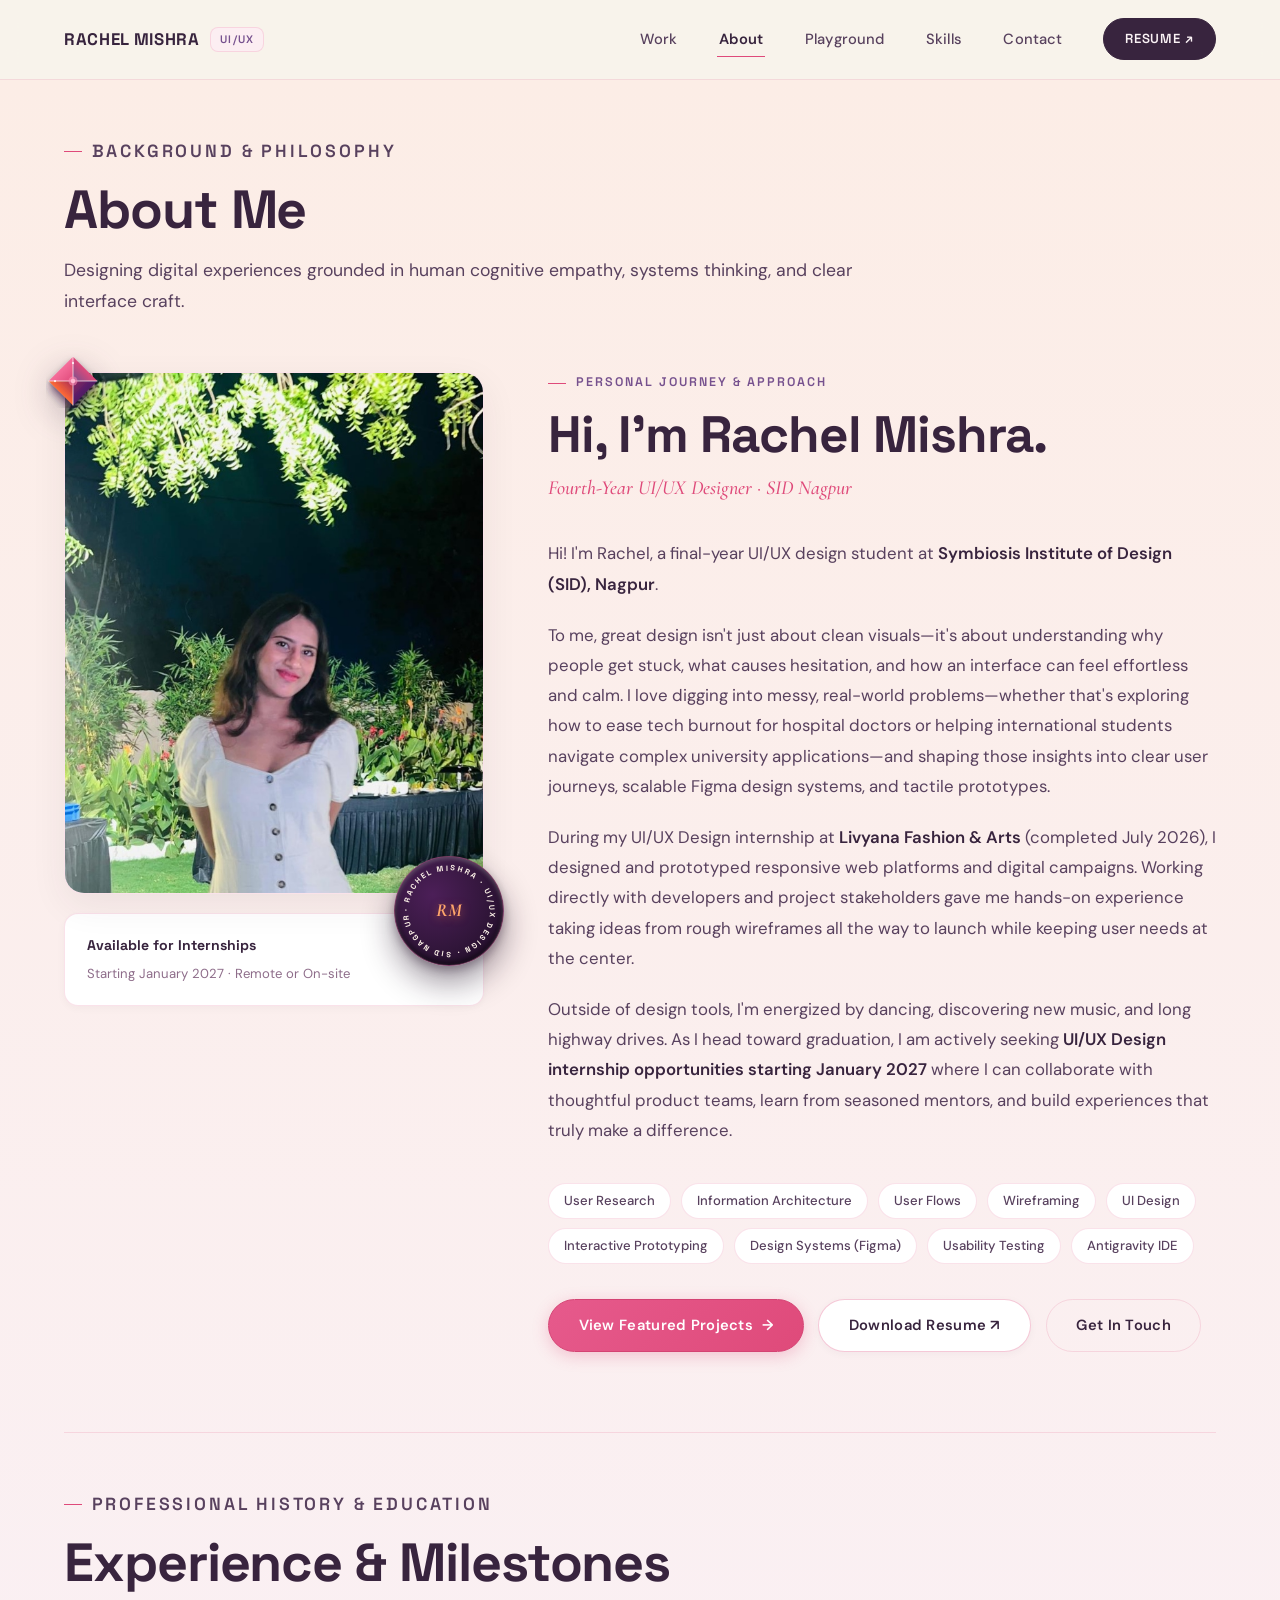
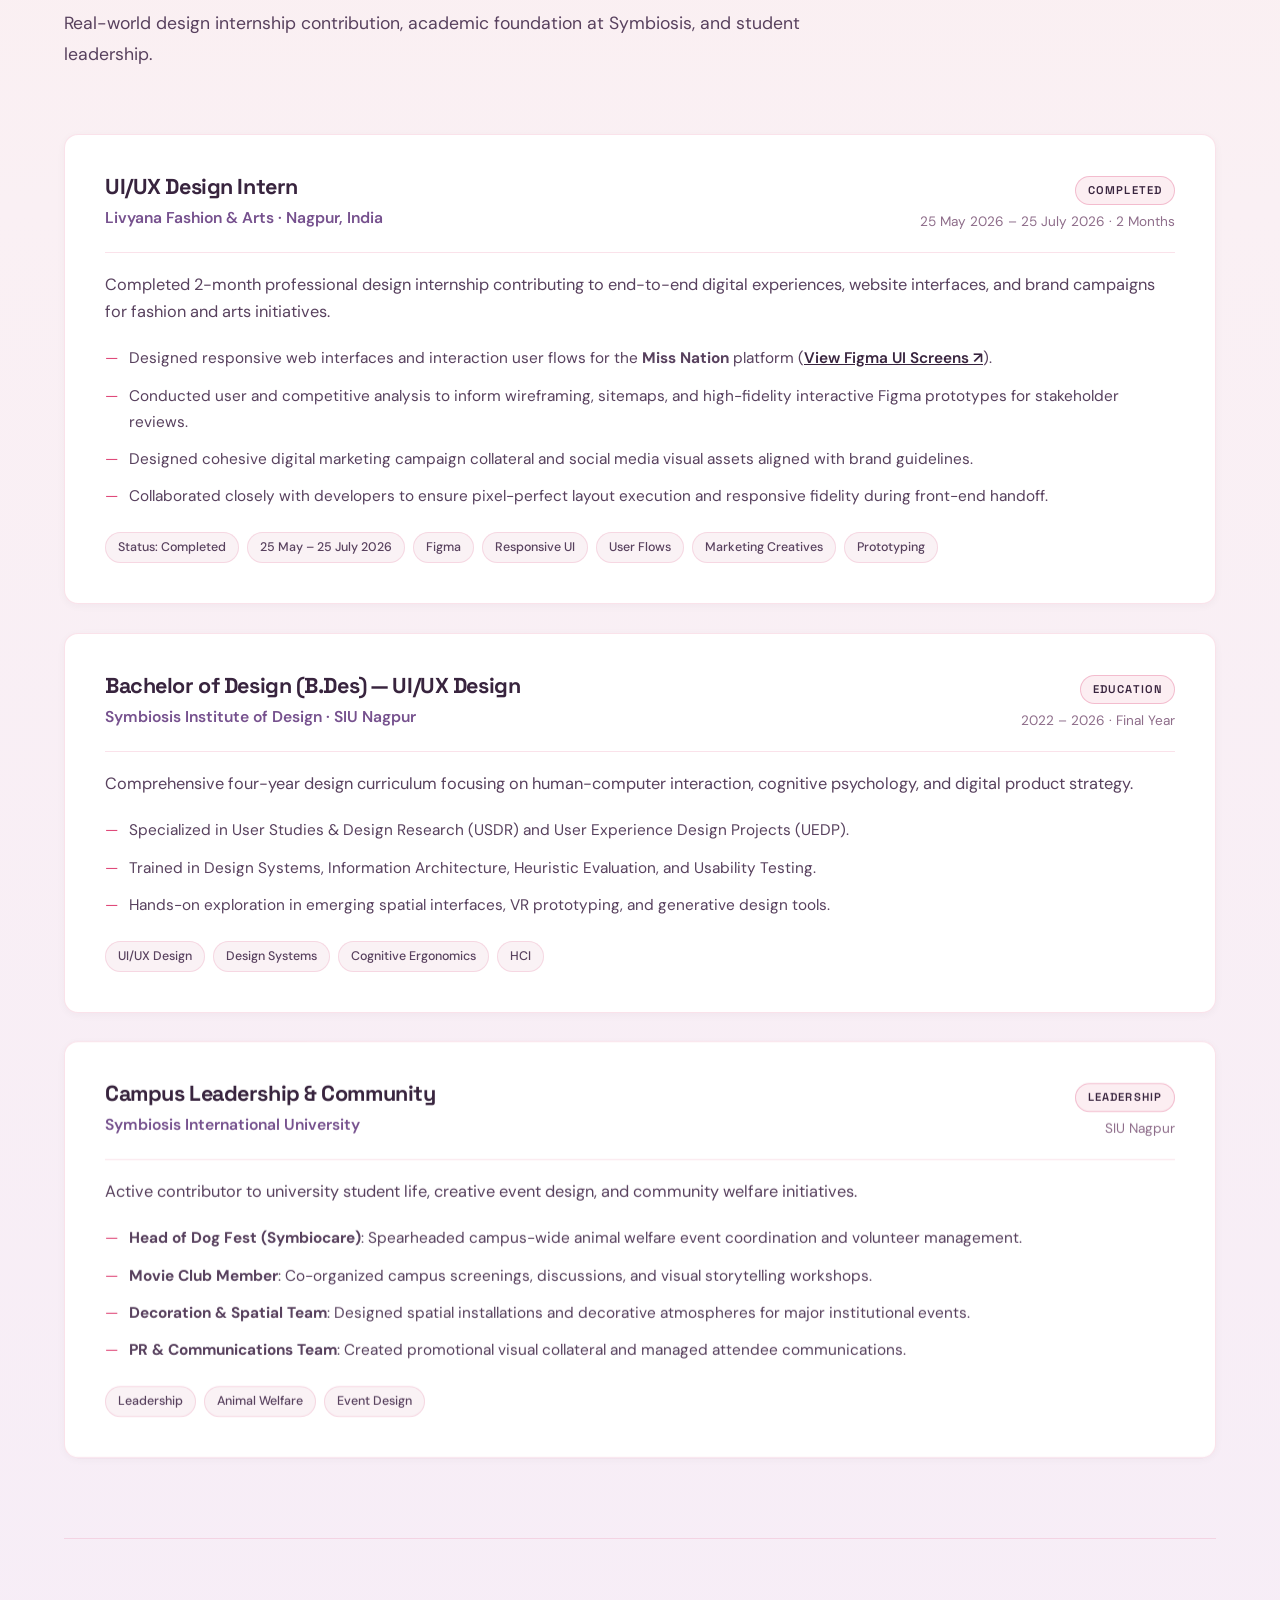
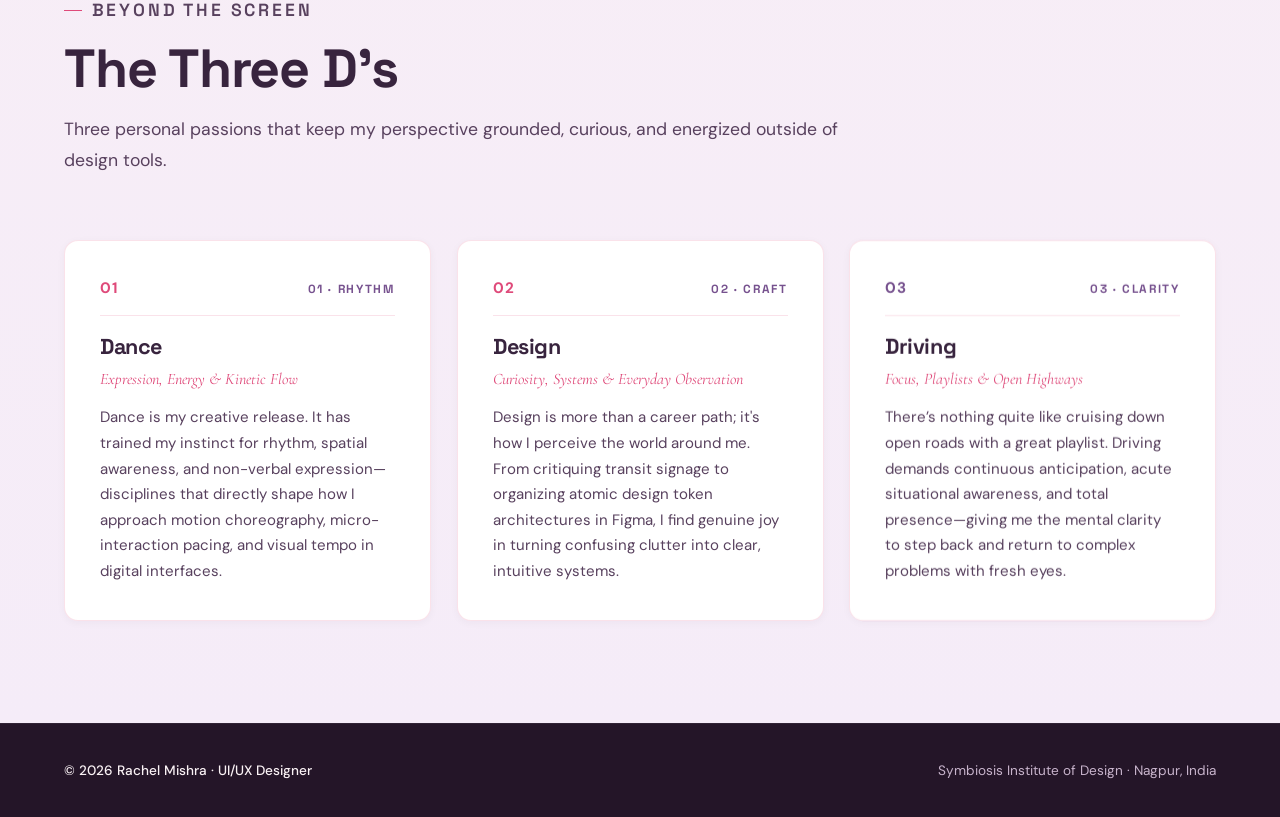
==== commit 2b5d366d: "feat: upgrade all 3D illustrations and decorative assets with high contrast, glossy lighting, and vo" ====
--- a/about.html
+++ b/about.html
@@ -50,6 +50,9 @@
     <div class="about-grid" style="margin-bottom: 5rem;">
       <!-- LEFT: PORTRAIT IN UNCONVENTIONAL FRAME -->
       <div class="about-photo-wrapper">
+        <div class="about-decor-sparkle" aria-hidden="true" style="position: absolute; top: -18px; left: -18px; width: 54px; height: 54px; pointer-events: none; z-index: 6; animation: float3DSparkle 9s ease-in-out infinite;">
+          <img src="decor_3d_sparkle.svg" alt="" width="54" height="54" class="decor-3d-img" style="filter: drop-shadow(0 10px 18px rgba(56, 36, 62, 0.35));">
+        </div>
         <div class="portrait-editorial-card">
           <img src="rachel.jpg" alt="Rachel Mishra — UI/UX Designer" class="portrait-img" width="607" height="1024" loading="eager">
         </div>
--- a/style.css
+++ b/style.css
@@ -16,17 +16,28 @@
      - Refined Body:     'DM Sans', -apple-system, sans-serif
    ========================================================================== */
 
-/* ---------- 1. CSS VARIABLES & EDITORIAL TOKENS ---------- */
+/* ---------- 1. CSS VARIABLES & EDITORIAL TOKENS (CHIC ROSE PINK) ---------- */
 :root {
-  /* Exact Refined Palette */
-  --warm-ivory: #F8F3EA;
-  --warm-ivory-dark: #EDE7DC;
-  --soft-blush: #F7E9E9;
-  --soft-blush-subtle: #FAF2F2;
-
-  --dusty-rose: #D85C85;
-  --dusty-rose-hover: #C54B73;
-  --dusty-rose-light: rgba(216, 92, 133, 0.10);
+  /* Prominent Chic Rose & Editorial Pink Palette */
+  --rose-primary: #DF4A7A;
+  --rose-primary-hover: #C53664;
+  --rose-primary-light: rgba(223, 74, 122, 0.12);
+  --rose-primary-glow: rgba(223, 74, 122, 0.28);
+
+  --rose-deep: #B83363;
+  --rose-petal: #F2A2BC;
+  --rose-blush: #FCEEF2;
+  --rose-porcelain: #FAF2F5;
+
+  --dusty-rose: #DF4A7A;
+  --dusty-rose-hover: #C53664;
+  --dusty-rose-light: rgba(223, 74, 122, 0.12);
+
+  --soft-blush: #FCEEF2;
+  --soft-blush-subtle: #FFF5F8;
+
+  --warm-ivory: #FAF2F5;
+  --warm-ivory-dark: #F3E4EB;
 
   --muted-mauve: #76518E;
   --muted-mauve-hover: #633F7A;
@@ -37,12 +48,12 @@
   --deep-plum-subtle: #4D3354;
   --deep-plum-light: rgba(56, 36, 62, 0.06);
 
-  --burnt-orange: #E97845;
-  --burnt-orange-hover: #D76735;
-  --burnt-orange-light: rgba(233, 120, 69, 0.12);
-
-  --warm-peach: #EFC3A9;
-  --warm-peach-light: rgba(239, 195, 169, 0.35);
+  --burnt-orange: #DF4A7A; /* unified into chic rose */
+  --burnt-orange-hover: #C53664;
+  --burnt-orange-light: rgba(223, 74, 122, 0.12);
+
+  --warm-peach: #F2A2BC;
+  --warm-peach-light: rgba(242, 162, 188, 0.35);
 
   --white: #FFFFFF;
 
@@ -51,25 +62,25 @@
   --bg-secondary: var(--soft-blush);
   --bg-card: var(--white);
   --text-primary: var(--deep-plum);
-  --text-secondary: #5C4762;
-  --text-muted: #856E8A;
-  --line: rgba(56, 36, 62, 0.14);
-  --line-strong: rgba(56, 36, 62, 0.28);
-  --line-accent: rgba(216, 92, 133, 0.30);
-
-  /* Aliases to guarantee 100% theme consistency across all legacy templates */
+  --text-secondary: #58415E;
+  --text-muted: #8E6D8A;
+  --line: rgba(223, 74, 122, 0.16);
+  --line-strong: rgba(223, 74, 122, 0.30);
+  --line-accent: rgba(223, 74, 122, 0.45);
+
+  /* Aliases */
   --plum: var(--deep-plum);
   --plum-deep: var(--deep-plum-dark);
   --almost-black: var(--deep-plum-dark);
-  --pop-orange: var(--burnt-orange);
-  --hot-pink: var(--dusty-rose);
-  --sunshine-yellow: var(--warm-peach);
+  --pop-orange: var(--rose-primary);
+  --hot-pink: var(--rose-primary);
+  --sunshine-yellow: var(--rose-petal);
   --vanilla-cream: var(--warm-ivory);
   --fresh-lime: var(--muted-mauve);
   --dusty-lavender: var(--muted-mauve);
   --soft-lilac: var(--soft-blush);
   --soft-lilac-subtle: var(--soft-blush-subtle);
-  --muted-rose: var(--dusty-rose);
+  --muted-rose: var(--rose-primary);
 
   /* Typography */
   --ff-serif: 'Cormorant Garamond', 'Playfair Display', Georgia, serif;
@@ -461,16 +472,16 @@
 }
 
 .btn-primary {
-  background: var(--burnt-orange);
+  background: linear-gradient(135deg, #E65A8C 0%, #DF4A7A 100%);
   color: #FFFFFF;
-  border-color: var(--burnt-orange);
-  box-shadow: 0 4px 14px rgba(233, 120, 69, 0.20);
+  border-color: #D44373;
+  box-shadow: 0 4px 16px rgba(223, 74, 122, 0.28);
 }
 
 .btn-primary:hover {
-  background: var(--burnt-orange-hover);
-  border-color: var(--burnt-orange-hover);
-  box-shadow: 0 8px 22px rgba(233, 120, 69, 0.28);
+  background: linear-gradient(135deg, #DF4A7A 0%, #C53664 100%);
+  border-color: #B83363;
+  box-shadow: 0 8px 24px rgba(223, 74, 122, 0.38);
   transform: translateY(-1.5px);
 }
 
@@ -513,11 +524,11 @@
 /* ---------- 7. CONTINUOUS EDITORIAL MARQUEE ---------- */
 .marquee-wrapper {
   overflow: hidden;
-  background: var(--deep-plum);
-  color: var(--warm-ivory);
-  padding: 1.1rem 0;
-  border-top: 1px solid var(--deep-plum-dark);
-  border-bottom: 1px solid var(--deep-plum-dark);
+  background: var(--soft-blush);
+  color: var(--deep-plum);
+  padding: 1.15rem 0;
+  border-top: 1px solid rgba(223, 74, 122, 0.22);
+  border-bottom: 1px solid rgba(223, 74, 122, 0.22);
   user-select: none;
 }
 
@@ -547,8 +558,8 @@
 .marquee-item span::after {
   content: '·';
   margin-left: 3rem;
-  color: var(--warm-peach);
-  font-size: 1.2rem;
+  color: var(--rose-primary);
+  font-size: 1.3rem;
 }
 
 @keyframes marqueeSlide {
@@ -561,36 +572,179 @@
   position: relative;
   min-height: calc(100vh - 74px);
   padding: clamp(3.5rem, 6vw, 6.5rem) clamp(1.4rem, 5vw, 4.5rem);
-  background: var(--warm-ivory);
+  background: linear-gradient(135deg, #FDECF0 0%, #F5ECF8 45%, #FDF1E7 100%);
   display: flex;
   align-items: center;
   overflow: hidden;
 }
 
-/* Subtle, translucent ambient background blooms */
+/* Volumetric 3D Ambient Lighting Spheres */
 .hero-abstract-shape {
   position: absolute;
   pointer-events: none;
   border-radius: 50%;
-  filter: blur(100px);
-  opacity: 0.45;
+  filter: blur(55px);
+  opacity: 0.72;
   z-index: 0;
+  transition: transform 0.6s ease;
 }
 
 .shape-plum {
   width: 580px;
   height: 580px;
-  background: rgba(216, 92, 133, 0.15);
-  top: -80px;
-  right: -80px;
+  background: radial-gradient(circle at 35% 35%, rgba(255, 120, 168, 0.45) 0%, rgba(223, 74, 122, 0.38) 45%, rgba(118, 81, 142, 0.22) 75%, transparent 100%);
+  top: -60px;
+  right: -60px;
+  animation: floatOrbPlum 18s ease-in-out infinite alternate;
 }
 
 .shape-lilac {
-  width: 500px;
-  height: 500px;
-  background: rgba(118, 81, 142, 0.12);
-  bottom: -60px;
-  left: -80px;
+  width: 520px;
+  height: 520px;
+  background: radial-gradient(circle at 40% 40%, rgba(255, 140, 90, 0.38) 0%, rgba(233, 120, 69, 0.28) 40%, rgba(118, 81, 142, 0.22) 75%, transparent 100%);
+  bottom: -40px;
+  left: -60px;
+  animation: floatOrbLilac 22s ease-in-out infinite alternate;
+}
+
+@keyframes floatOrbPlum {
+  0% { transform: translate3d(0, 0, 0) scale(1); }
+  50% { transform: translate3d(-30px, 25px, 0) scale(1.06); }
+  100% { transform: translate3d(20px, -20px, 0) scale(0.96); }
+}
+
+@keyframes floatOrbLilac {
+  0% { transform: translate3d(0, 0, 0) scale(1); }
+  50% { transform: translate3d(25px, -30px, 0) scale(1.04); }
+  100% { transform: translate3d(-20px, 15px, 0) scale(0.95); }
+}
+
+/* ---------- 3D GLOSSY FLOATING DECORATIVE ASSETS ---------- */
+.hero-decor-item {
+  position: absolute;
+  pointer-events: none;
+  z-index: 3;
+  display: flex;
+  align-items: center;
+  justify-content: center;
+  transition: transform 0.4s cubic-bezier(0.16, 1, 0.3, 1);
+  will-change: transform;
+}
+
+.decor-3d-img {
+  display: block;
+  width: 100%;
+  height: 100%;
+  object-fit: contain;
+  filter: drop-shadow(0 14px 22px rgba(56, 36, 62, 0.28)) drop-shadow(0 4px 6px rgba(56, 36, 62, 0.16));
+  transition: transform 0.35s ease;
+}
+
+/* Specific Positioning & Sizing - Preserves Reading Flow Without Overlapping Text */
+.decor-sparkle-1 {
+  top: clamp(2rem, 5vw, 4.5rem);
+  left: clamp(1.2rem, 3.5vw, 3.5rem);
+  width: clamp(52px, 5.5vw, 76px);
+  height: clamp(52px, 5.5vw, 76px);
+  animation: float3DSparkle 9s ease-in-out infinite;
+}
+
+.decor-flower {
+  top: clamp(1.5rem, 4vw, 3.5rem);
+  left: clamp(48%, 51vw, 56%);
+  width: clamp(58px, 6vw, 84px);
+  height: clamp(58px, 6vw, 84px);
+  animation: float3DFlower 12s ease-in-out infinite;
+}
+
+.decor-sparkle-2 {
+  bottom: clamp(3rem, 7vw, 6.5rem);
+  right: clamp(1rem, 3.5vw, 3.5rem);
+  width: clamp(48px, 5vw, 70px);
+  height: clamp(48px, 5vw, 70px);
+  animation: float3DStar 10s ease-in-out infinite;
+}
+
+.decor-orb {
+  bottom: clamp(2rem, 5vw, 4.5rem);
+  left: clamp(2rem, 7vw, 6.5rem);
+  width: clamp(40px, 4.2vw, 58px);
+  height: clamp(40px, 4.2vw, 58px);
+  animation: float3DOrb 11s ease-in-out infinite;
+}
+
+/* Floating Dimensional Physics Keyframes */
+@keyframes float3DSparkle {
+  0%, 100% {
+    transform: translate3d(0, 0, 0) rotate(0deg) scale(1);
+  }
+  33% {
+    transform: translate3d(8px, -14px, 0) rotate(6deg) scale(1.04);
+  }
+  66% {
+    transform: translate3d(-6px, -6px, 0) rotate(-4deg) scale(0.98);
+  }
+}
+
+@keyframes float3DFlower {
+  0%, 100% {
+    transform: translate3d(0, 0, 0) rotate(0deg) scale(1);
+  }
+  40% {
+    transform: translate3d(-10px, -16px, 0) rotate(-8deg) scale(1.05);
+  }
+  80% {
+    transform: translate3d(6px, -8px, 0) rotate(5deg) scale(0.97);
+  }
+}
+
+@keyframes float3DStar {
+  0%, 100% {
+    transform: translate3d(0, 0, 0) rotate(0deg) scale(1);
+  }
+  35% {
+    transform: translate3d(-8px, -15px, 0) rotate(-7deg) scale(1.06);
+  }
+  70% {
+    transform: translate3d(6px, -5px, 0) rotate(5deg) scale(0.98);
+  }
+}
+
+@keyframes float3DOrb {
+  0%, 100% {
+    transform: translate3d(0, 0, 0) scale(1);
+  }
+  50% {
+    transform: translate3d(8px, -18px, 0) scale(1.08);
+  }
+}
+
+@media (max-width: 900px) {
+  .decor-flower {
+    left: auto;
+    right: 1.5rem;
+    top: 1.5rem;
+    width: 48px;
+    height: 48px;
+  }
+  .decor-sparkle-1 {
+    top: 1rem;
+    left: 1rem;
+    width: 44px;
+    height: 44px;
+  }
+  .decor-sparkle-2 {
+    bottom: 2rem;
+    right: 1rem;
+    width: 42px;
+    height: 42px;
+  }
+  .decor-orb {
+    bottom: 1.5rem;
+    left: 1.5rem;
+    width: 36px;
+    height: 36px;
+  }
 }
 
 .hero-grid {
@@ -643,7 +797,10 @@
 }
 
 @keyframes pulseBurnt {
-  0% { box-shadow: 0 0 0 0 rgba(233, 120, 69, 0.5); }
+  0% { box-shadow: 0 0 0 0 rgba(223, 74, 122, 0.55); }
+  70% { box-shadow: 0 0 0 7px rgba(223, 74, 122, 0); }
+  100% { box-shadow: 0 0 0 0 rgba(223, 74, 122, 0); }
+}
   70% { box-shadow: 0 0 0 6px rgba(233, 120, 69, 0); }
   100% { box-shadow: 0 0 0 0 rgba(233, 120, 69, 0); }
 }
@@ -817,20 +974,21 @@
   width: 110px;
   height: 110px;
   border-radius: 50%;
-  background: var(--deep-plum);
-  border: 1px solid rgba(255, 255, 255, 0.15);
-  box-shadow: var(--shadow-md);
+  background: radial-gradient(circle at 35% 35%, #4C1F58 0%, #32163B 55%, #1C0A22 100%);
+  border: 1.5px solid rgba(255, 142, 180, 0.35);
+  box-shadow: 0 16px 32px rgba(28, 10, 34, 0.45), 0 4px 10px rgba(28, 10, 34, 0.3), inset 0 2px 4px rgba(255, 255, 255, 0.25), inset 0 -3px 6px rgba(0, 0, 0, 0.6);
   display: flex;
   align-items: center;
   justify-content: center;
   z-index: 5;
   cursor: pointer;
-  transition: transform 0.35s cubic-bezier(0.16, 1, 0.3, 1), background-color 0.25s ease;
+  transition: transform 0.35s cubic-bezier(0.16, 1, 0.3, 1), background 0.25s ease, box-shadow 0.35s ease;
 }
 
 .rotating-badge-stamp:hover {
   transform: scale(1.08) rotate(10deg);
-  background: var(--muted-mauve);
+  background: radial-gradient(circle at 35% 35%, #6A2D7A 0%, #4C1F58 60%, #290F33 100%);
+  box-shadow: 0 20px 38px rgba(28, 10, 34, 0.55), 0 6px 14px rgba(28, 10, 34, 0.35), inset 0 2px 5px rgba(255, 255, 255, 0.35);
 }
 
 .rotating-stamp-svg {
@@ -847,18 +1005,20 @@
 .stamp-text {
   font-family: var(--ff-display);
   font-size: 8.5px;
-  font-weight: 600;
+  font-weight: 700;
   letter-spacing: 2.2px;
   text-transform: uppercase;
-  fill: var(--warm-ivory);
+  fill: #FFF5EA;
 }
 
 .badge-center-sparkle {
   position: absolute;
   font-family: var(--ff-serif);
   font-style: italic;
-  font-size: 1.1rem;
-  color: var(--warm-peach);
+  font-size: 1.15rem;
+  font-weight: 700;
+  color: #FFA76B;
+  text-shadow: 0 2px 8px rgba(255, 122, 61, 0.5);
 }
 
 @keyframes spinSlow {
@@ -2162,14 +2322,16 @@
 
 .contact-abstract-shape {
   position: absolute;
-  width: 550px;
-  height: 550px;
+  width: 580px;
+  height: 580px;
   border-radius: 50%;
-  background: rgba(216, 92, 133, 0.10);
-  filter: blur(100px);
-  top: -100px;
-  right: -100px;
+  background: radial-gradient(circle at 40% 40%, rgba(255, 122, 61, 0.35) 0%, rgba(223, 74, 122, 0.30) 45%, rgba(118, 81, 142, 0.18) 75%, transparent 100%);
+  filter: blur(48px);
+  top: -80px;
+  right: -80px;
   pointer-events: none;
+  z-index: 0;
+  animation: floatOrbPlum 20s ease-in-out infinite alternate;
 }
 
 .contact-headline {
@@ -2630,3 +2792,124 @@
     padding: 1.6rem;
   }
 }
+
+
+/* ---------- COLORFUL SECTION THEMES & PASTEL BLOCKS ---------- */
+#featured-work {
+  background: linear-gradient(180deg, #FDEFE8 0%, #FDF3EC 50%, #FAF0EE 100%) !important;
+  position: relative;
+  overflow: hidden;
+}
+
+#featured-work::before {
+  content: '';
+  position: absolute;
+  top: -80px;
+  right: -80px;
+  width: 560px;
+  height: 560px;
+  background: radial-gradient(circle, rgba(245, 172, 138, 0.28) 0%, transparent 70%);
+  filter: blur(85px);
+  pointer-events: none;
+  z-index: 0;
+}
+
+#about {
+  background: linear-gradient(145deg, #321B38 0%, #291530 50%, #3D1C3B 100%) !important;
+  position: relative;
+  overflow: hidden;
+}
+
+#about::before {
+  content: '';
+  position: absolute;
+  top: -60px;
+  left: -80px;
+  width: 580px;
+  height: 580px;
+  background: radial-gradient(circle, rgba(223, 74, 122, 0.28) 0%, transparent 70%);
+  filter: blur(90px);
+  pointer-events: none;
+  z-index: 0;
+}
+
+#about::after {
+  content: '';
+  position: absolute;
+  bottom: -60px;
+  right: -60px;
+  width: 520px;
+  height: 520px;
+  background: radial-gradient(circle, rgba(168, 134, 195, 0.24) 0%, transparent 70%);
+  filter: blur(90px);
+  pointer-events: none;
+  z-index: 0;
+}
+
+#experience {
+  background: linear-gradient(180deg, #F6EEF9 0%, #EFE5F6 50%, #F7EEF8 100%) !important;
+  position: relative;
+  overflow: hidden;
+}
+
+#experience::before {
+  content: '';
+  position: absolute;
+  top: 15%;
+  left: -80px;
+  width: 540px;
+  height: 540px;
+  background: radial-gradient(circle, rgba(168, 134, 195, 0.25) 0%, transparent 70%);
+  filter: blur(85px);
+  pointer-events: none;
+  z-index: 0;
+}
+
+#skills {
+  background: linear-gradient(180deg, #FDECEF 0%, #FCE7ED 50%, #FAF0F4 100%) !important;
+  position: relative;
+  overflow: hidden;
+}
+
+#skills::before {
+  content: '';
+  position: absolute;
+  top: 20%;
+  right: -80px;
+  width: 500px;
+  height: 500px;
+  background: radial-gradient(circle, rgba(223, 74, 122, 0.22) 0%, transparent 70%);
+  filter: blur(80px);
+  pointer-events: none;
+  z-index: 0;
+}
+
+#playground {
+  background: linear-gradient(135deg, #FDF1EA 0%, #FDECF2 50%, #F4EBF8 100%) !important;
+  position: relative;
+  overflow: hidden;
+}
+
+#playground::before {
+  content: '';
+  position: absolute;
+  top: -60px;
+  left: -60px;
+  width: 500px;
+  height: 500px;
+  background: radial-gradient(circle, rgba(245, 172, 138, 0.24) 0%, transparent 70%);
+  filter: blur(85px);
+  pointer-events: none;
+  z-index: 0;
+}
+
+#contact {
+  background: linear-gradient(155deg, #241328 0%, #341938 50%, #1D0D20 100%) !important;
+  position: relative;
+  overflow: hidden;
+}
+
+/* Subpage Canvas Backgrounds */
+body.subpage main.section-light {
+  background: linear-gradient(180deg, #FCEDE6 0%, #FAF0F4 45%, #F5ECF8 100%) !important;
+}
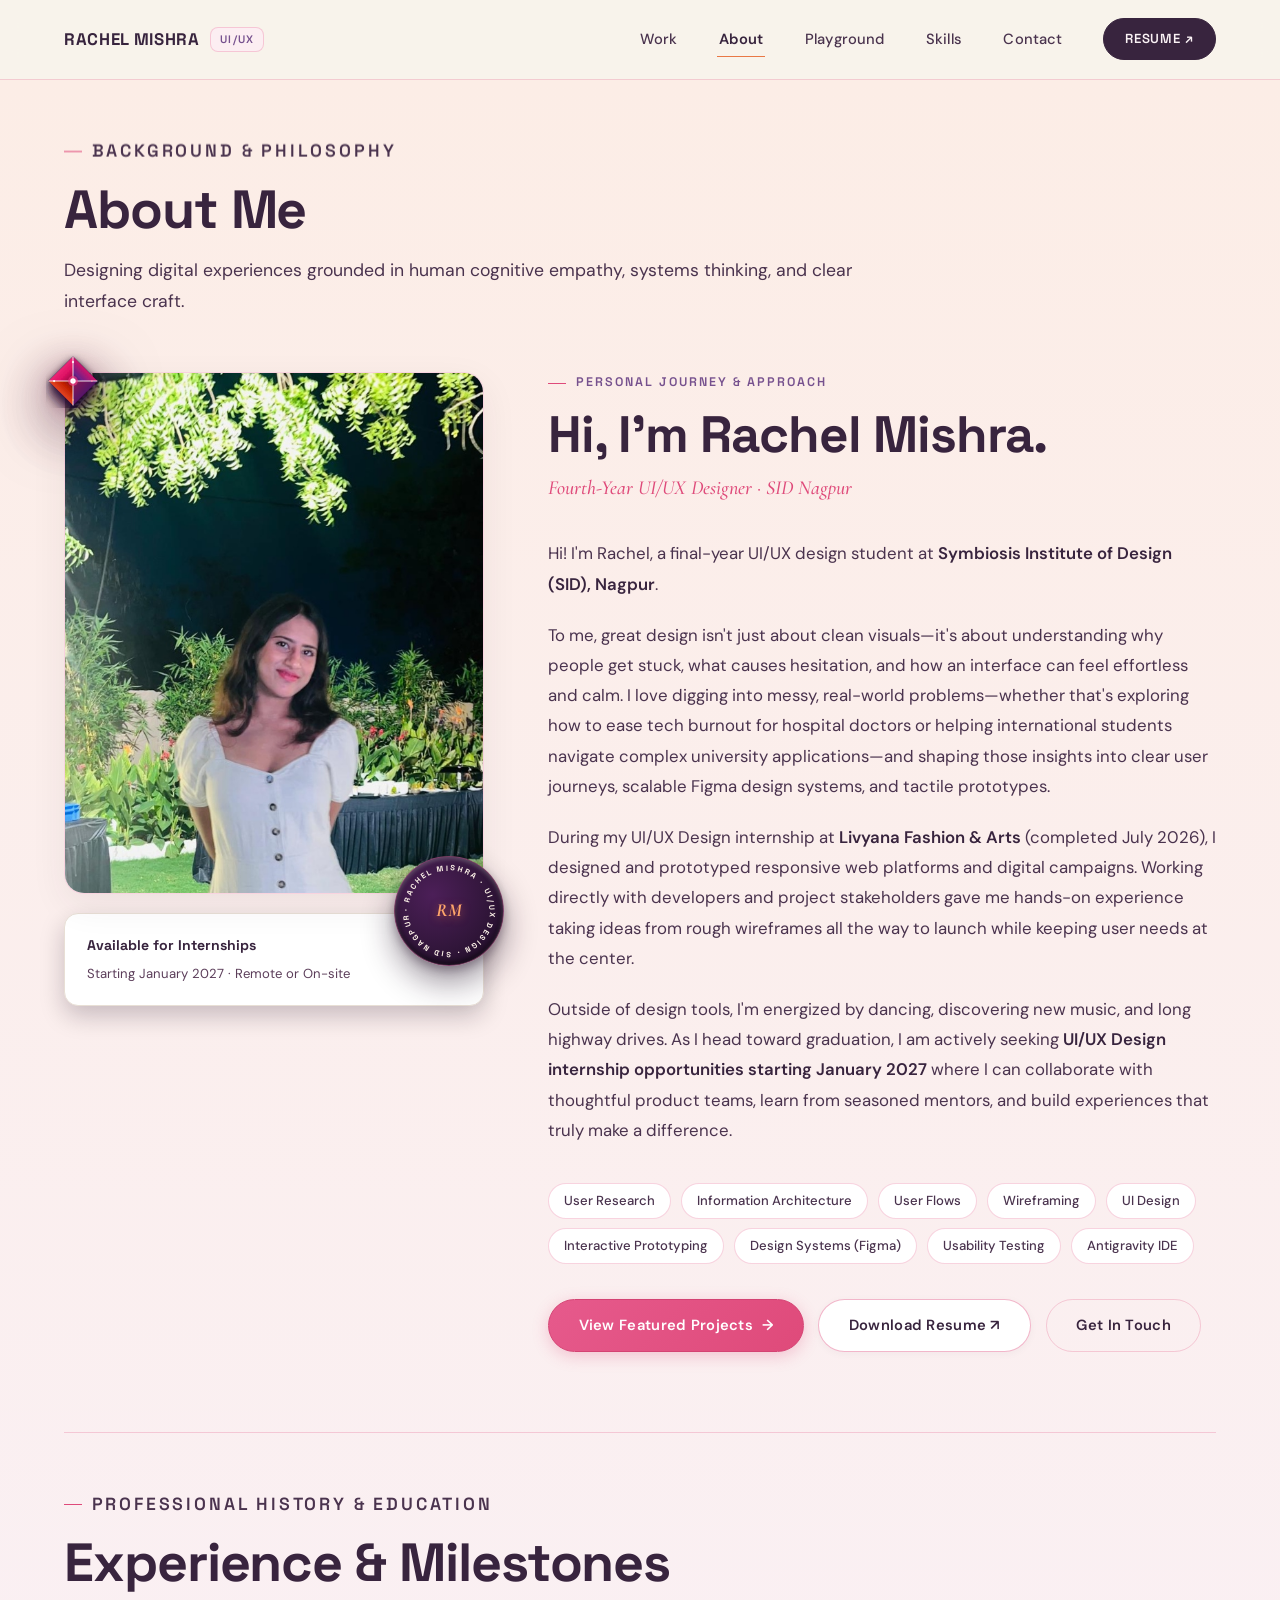
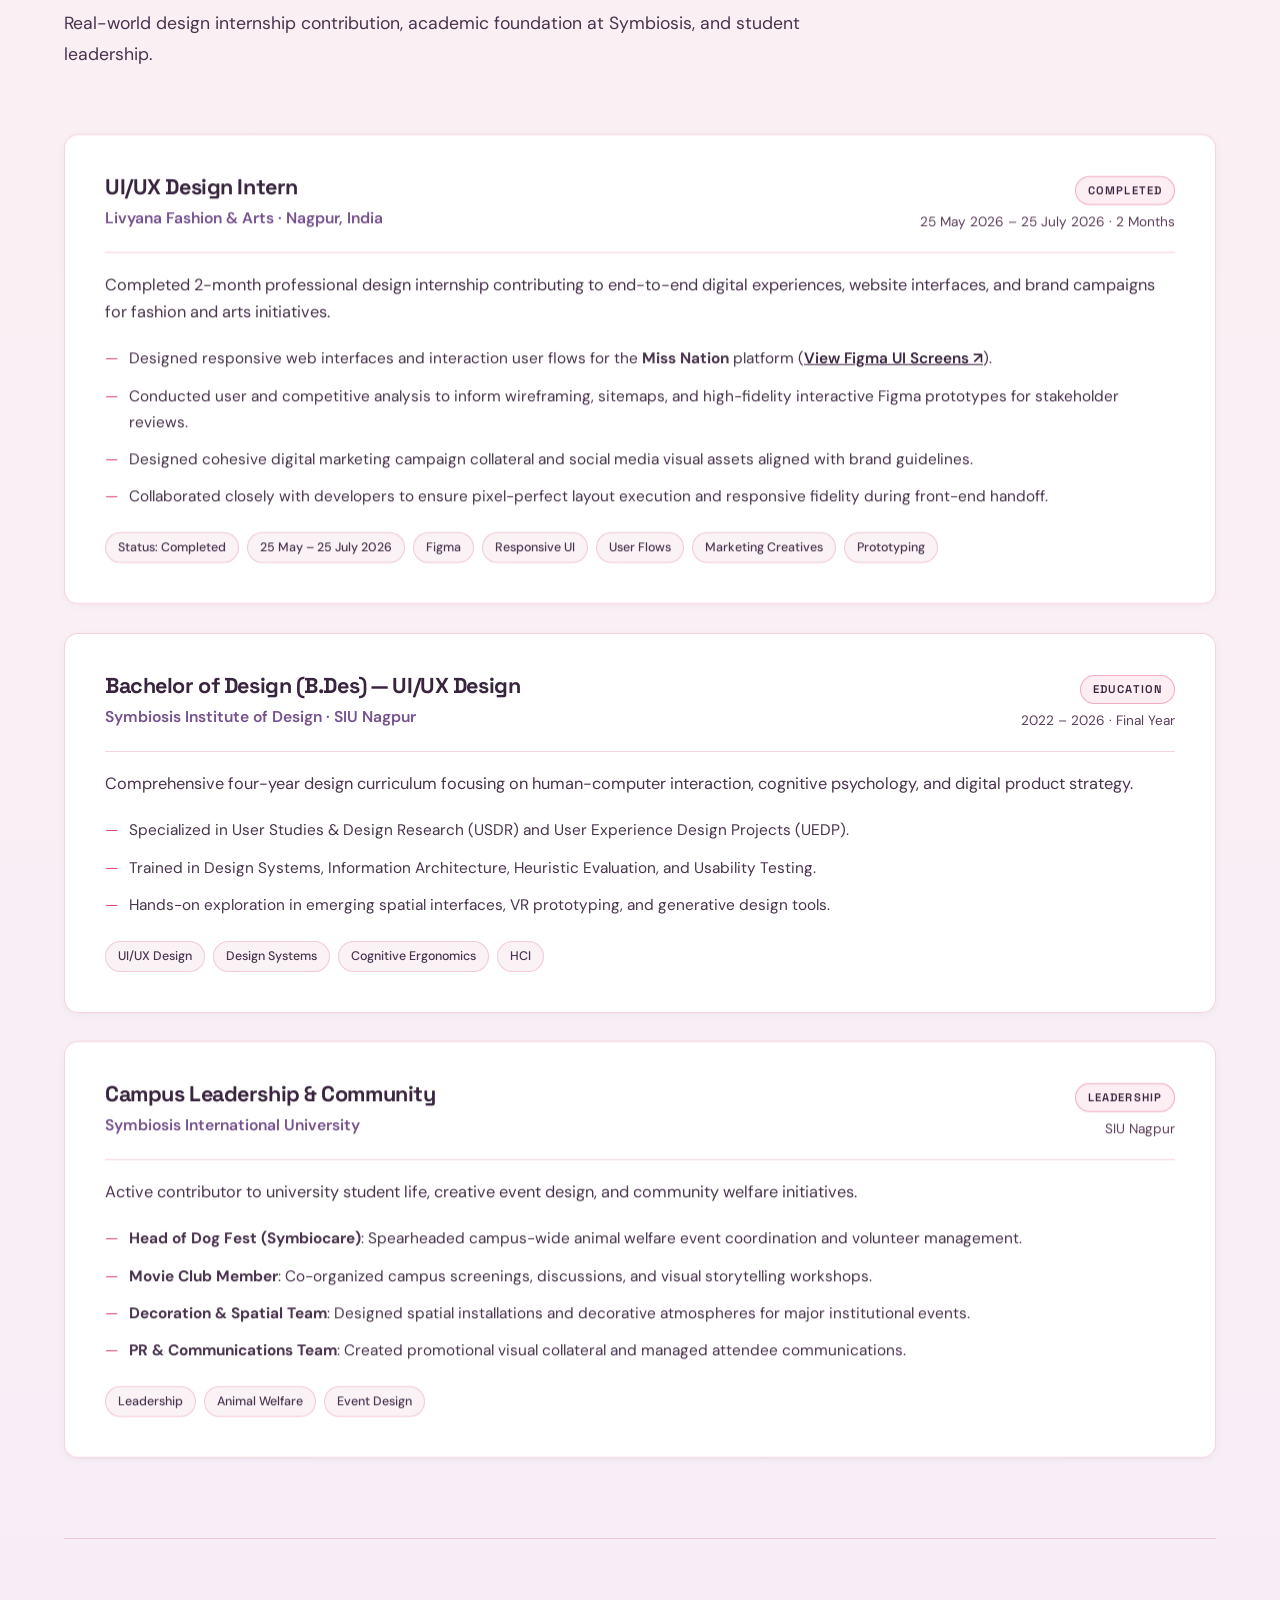
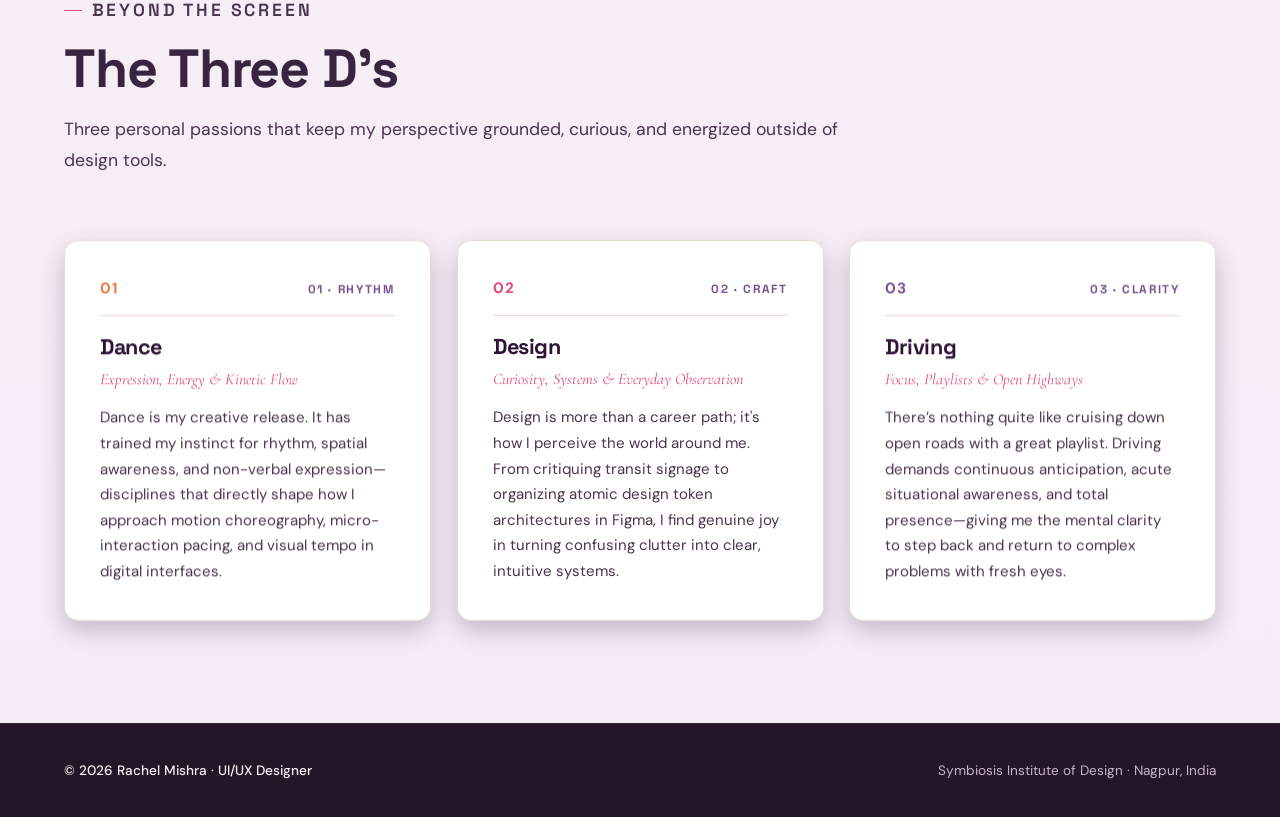
==== commit a3495721: "feat: complete visual contrast audit, enhance 3D illustrations, deepen shadows, and optimize typogra" ====
--- a/about.html
+++ b/about.html
@@ -51,7 +51,7 @@
       <!-- LEFT: PORTRAIT IN UNCONVENTIONAL FRAME -->
       <div class="about-photo-wrapper">
         <div class="about-decor-sparkle" aria-hidden="true" style="position: absolute; top: -18px; left: -18px; width: 54px; height: 54px; pointer-events: none; z-index: 6; animation: float3DSparkle 9s ease-in-out infinite;">
-          <img src="decor_3d_sparkle.svg" alt="" width="54" height="54" class="decor-3d-img" style="filter: drop-shadow(0 10px 18px rgba(56, 36, 62, 0.35));">
+          <img src="decor_3d_sparkle.svg" alt="" width="54" height="54" class="decor-3d-img">
         </div>
         <div class="portrait-editorial-card">
           <img src="rachel.jpg" alt="Rachel Mishra — UI/UX Designer" class="portrait-img" width="607" height="1024" loading="eager">
--- a/style.css
+++ b/style.css
@@ -21,8 +21,8 @@
   /* Prominent Chic Rose & Editorial Pink Palette */
   --rose-primary: #DF4A7A;
   --rose-primary-hover: #C53664;
-  --rose-primary-light: rgba(223, 74, 122, 0.12);
-  --rose-primary-glow: rgba(223, 74, 122, 0.28);
+  --rose-primary-light: rgba(223, 74, 122, 0.14);
+  --rose-primary-glow: rgba(223, 74, 122, 0.35);
 
   --rose-deep: #B83363;
   --rose-petal: #F2A2BC;
@@ -31,7 +31,7 @@
 
   --dusty-rose: #DF4A7A;
   --dusty-rose-hover: #C53664;
-  --dusty-rose-light: rgba(223, 74, 122, 0.12);
+  --dusty-rose-light: rgba(223, 74, 122, 0.14);
 
   --soft-blush: #FCEEF2;
   --soft-blush-subtle: #FFF5F8;
@@ -41,19 +41,19 @@
 
   --muted-mauve: #76518E;
   --muted-mauve-hover: #633F7A;
-  --muted-mauve-light: rgba(118, 81, 142, 0.10);
+  --muted-mauve-light: rgba(118, 81, 142, 0.14);
 
   --deep-plum: #38243E;
   --deep-plum-dark: #241528;
   --deep-plum-subtle: #4D3354;
-  --deep-plum-light: rgba(56, 36, 62, 0.06);
-
-  --burnt-orange: #DF4A7A; /* unified into chic rose */
-  --burnt-orange-hover: #C53664;
-  --burnt-orange-light: rgba(223, 74, 122, 0.12);
-
-  --warm-peach: #F2A2BC;
-  --warm-peach-light: rgba(242, 162, 188, 0.35);
+  --deep-plum-light: rgba(56, 36, 62, 0.08);
+
+  --burnt-orange: #E97845;
+  --burnt-orange-hover: #D66735;
+  --burnt-orange-light: rgba(233, 120, 69, 0.16);
+
+  --warm-peach: #F4BA9D;
+  --warm-peach-light: rgba(244, 186, 157, 0.35);
 
   --white: #FFFFFF;
 
@@ -62,11 +62,11 @@
   --bg-secondary: var(--soft-blush);
   --bg-card: var(--white);
   --text-primary: var(--deep-plum);
-  --text-secondary: #58415E;
-  --text-muted: #8E6D8A;
-  --line: rgba(223, 74, 122, 0.16);
-  --line-strong: rgba(223, 74, 122, 0.30);
-  --line-accent: rgba(223, 74, 122, 0.45);
+  --text-secondary: #4A334E;
+  --text-muted: #5C3E5A; /* Strengthened for WCAG AAA contrast >= 7:1 */
+  --line: rgba(223, 74, 122, 0.24); /* Crisp, visible borders */
+  --line-strong: rgba(223, 74, 122, 0.40);
+  --line-accent: rgba(223, 74, 122, 0.55);
 
   /* Aliases */
   --plum: var(--deep-plum);
@@ -584,7 +584,7 @@
   pointer-events: none;
   border-radius: 50%;
   filter: blur(55px);
-  opacity: 0.72;
+  opacity: 0.85;
   z-index: 0;
   transition: transform 0.6s ease;
 }
@@ -592,7 +592,7 @@
 .shape-plum {
   width: 580px;
   height: 580px;
-  background: radial-gradient(circle at 35% 35%, rgba(255, 120, 168, 0.45) 0%, rgba(223, 74, 122, 0.38) 45%, rgba(118, 81, 142, 0.22) 75%, transparent 100%);
+  background: radial-gradient(circle at 35% 35%, rgba(255, 90, 150, 0.48) 0%, rgba(223, 74, 122, 0.40) 45%, rgba(118, 81, 142, 0.28) 75%, transparent 100%);
   top: -60px;
   right: -60px;
   animation: floatOrbPlum 18s ease-in-out infinite alternate;
@@ -601,7 +601,7 @@
 .shape-lilac {
   width: 520px;
   height: 520px;
-  background: radial-gradient(circle at 40% 40%, rgba(255, 140, 90, 0.38) 0%, rgba(233, 120, 69, 0.28) 40%, rgba(118, 81, 142, 0.22) 75%, transparent 100%);
+  background: radial-gradient(circle at 40% 40%, rgba(255, 120, 60, 0.42) 0%, rgba(233, 120, 69, 0.32) 40%, rgba(118, 81, 142, 0.26) 75%, transparent 100%);
   bottom: -40px;
   left: -60px;
   animation: floatOrbLilac 22s ease-in-out infinite alternate;
@@ -636,40 +636,44 @@
   width: 100%;
   height: 100%;
   object-fit: contain;
-  filter: drop-shadow(0 14px 22px rgba(56, 36, 62, 0.28)) drop-shadow(0 4px 6px rgba(56, 36, 62, 0.16));
-  transition: transform 0.35s ease;
+  filter: drop-shadow(0 18px 32px rgba(35, 6, 44, 0.60)) drop-shadow(0 6px 14px rgba(223, 74, 122, 0.30)) drop-shadow(0 2px 4px rgba(20, 3, 26, 0.45));
+  transition: transform 0.35s cubic-bezier(0.16, 1, 0.3, 1), filter 0.35s ease;
+}
+
+.hero-decor-item:hover .decor-3d-img {
+  filter: drop-shadow(0 24px 42px rgba(35, 6, 44, 0.70)) drop-shadow(0 8px 18px rgba(255, 79, 135, 0.40)) drop-shadow(0 3px 6px rgba(20, 3, 26, 0.55));
 }
 
 /* Specific Positioning & Sizing - Preserves Reading Flow Without Overlapping Text */
 .decor-sparkle-1 {
   top: clamp(2rem, 5vw, 4.5rem);
   left: clamp(1.2rem, 3.5vw, 3.5rem);
-  width: clamp(52px, 5.5vw, 76px);
-  height: clamp(52px, 5.5vw, 76px);
+  width: clamp(56px, 6vw, 80px);
+  height: clamp(56px, 6vw, 80px);
   animation: float3DSparkle 9s ease-in-out infinite;
 }
 
 .decor-flower {
   top: clamp(1.5rem, 4vw, 3.5rem);
   left: clamp(48%, 51vw, 56%);
-  width: clamp(58px, 6vw, 84px);
-  height: clamp(58px, 6vw, 84px);
+  width: clamp(62px, 6.5vw, 88px);
+  height: clamp(62px, 6.5vw, 88px);
   animation: float3DFlower 12s ease-in-out infinite;
 }
 
 .decor-sparkle-2 {
   bottom: clamp(3rem, 7vw, 6.5rem);
   right: clamp(1rem, 3.5vw, 3.5rem);
-  width: clamp(48px, 5vw, 70px);
-  height: clamp(48px, 5vw, 70px);
+  width: clamp(52px, 5.5vw, 74px);
+  height: clamp(52px, 5.5vw, 74px);
   animation: float3DStar 10s ease-in-out infinite;
 }
 
 .decor-orb {
   bottom: clamp(2rem, 5vw, 4.5rem);
   left: clamp(2rem, 7vw, 6.5rem);
-  width: clamp(40px, 4.2vw, 58px);
-  height: clamp(40px, 4.2vw, 58px);
+  width: clamp(44px, 4.8vw, 62px);
+  height: clamp(44px, 4.8vw, 62px);
   animation: float3DOrb 11s ease-in-out infinite;
 }
 
@@ -745,6 +749,22 @@
     width: 36px;
     height: 36px;
   }
+}
+
+/* Contact 3D Star Accent with Deep Occlusion & Warm Amber Rim Glow */
+.contact-decor-star {
+  position: absolute;
+  top: clamp(2.5rem, 6vw, 4.5rem);
+  right: clamp(1.5rem, 6vw, 5rem);
+  width: clamp(48px, 5vw, 68px);
+  height: clamp(48px, 5vw, 68px);
+  pointer-events: none;
+  z-index: 2;
+  animation: float3DStar 10s ease-in-out infinite;
+}
+
+.contact-decor-star .decor-3d-img {
+  filter: drop-shadow(0 20px 38px rgba(12, 2, 16, 0.85)) drop-shadow(0 0 16px rgba(255, 107, 53, 0.40)) drop-shadow(0 2px 6px rgba(0, 0, 0, 0.60)) !important;
 }
 
 .hero-grid {
@@ -1115,17 +1135,18 @@
 
 .project-editorial-card {
   background: var(--white);
-  border: 1px solid var(--line);
+  border: 1.5px solid #E8DFD5;
   border-radius: var(--radius-lg);
   padding: clamp(2.2rem, 4.5vw, 3.6rem);
-  box-shadow: var(--shadow-card);
-  transition: transform 0.35s cubic-bezier(0.16, 1, 0.3, 1), box-shadow 0.35s ease;
+  box-shadow: 0 10px 30px rgba(56, 36, 62, 0.08);
+  transition: transform 0.35s cubic-bezier(0.16, 1, 0.3, 1), box-shadow 0.35s ease, border-color 0.25s ease;
   position: relative;
 }
 
 .project-editorial-card:hover {
   transform: translateY(-4px);
-  box-shadow: var(--shadow-card-hover);
+  border-color: #DDA3BA;
+  box-shadow: 0 20px 48px rgba(56, 36, 62, 0.14);
 }
 
 .project-card-top {
@@ -1140,9 +1161,9 @@
   font-size: 0.72rem;
   font-weight: 700;
   letter-spacing: 0.12em;
-  color: var(--burnt-orange);
-  background: var(--warm-ivory);
-  border: 1px solid var(--line);
+  color: #C24B15;
+  background: #FFF8F3;
+  border: 1px solid #F5D3C1;
   padding: 0.32rem 0.8rem;
   border-radius: var(--radius-pill);
 }
@@ -1161,8 +1182,8 @@
 .project-scope-tag {
   font-family: var(--ff-body);
   font-size: 0.78rem;
-  font-weight: 500;
-  color: var(--text-muted);
+  font-weight: 600;
+  color: #5C3E5A;
   padding: 0.32rem 0.6rem;
 }
 
@@ -1508,16 +1529,16 @@
 .about-photo-card {
   position: relative;
   background: var(--white);
-  border: 1px solid var(--line);
+  border: 1.5px solid #E8DFD5;
   border-radius: var(--radius-lg);
   overflow: hidden;
-  box-shadow: var(--shadow-editorial);
+  box-shadow: 0 16px 36px rgba(22, 5, 28, 0.32);
   transition: transform 0.3s ease, box-shadow 0.3s ease;
 }
 
 .about-photo-card:hover {
   transform: translateY(-3px);
-  box-shadow: var(--shadow-card-hover);
+  box-shadow: 0 22px 48px rgba(22, 5, 28, 0.40);
 }
 
 .about-photo-card img {
@@ -1530,10 +1551,10 @@
 .about-status-card {
   margin-top: 1.2rem;
   background: var(--white);
-  border: 1px solid var(--line);
+  border: 1.5px solid #E8DFD5;
   border-radius: var(--radius-md);
   padding: 1.2rem 1.4rem;
-  box-shadow: var(--shadow-sm);
+  box-shadow: 0 10px 24px rgba(22, 5, 28, 0.22);
   display: flex;
   flex-direction: column;
   gap: 0.35rem;
@@ -1585,20 +1606,20 @@
 }
 
 .passion-card {
-  background: var(--white);
-  border: 1px solid var(--line);
+  background: var(--white) !important;
+  border: 1.5px solid #E6DCD2 !important;
   border-radius: var(--radius-md);
   padding: 2.2rem;
-  box-shadow: var(--shadow-sm);
-  transition: transform 0.3s cubic-bezier(0.16, 1, 0.3, 1), box-shadow 0.3s ease;
+  box-shadow: 0 10px 24px rgba(22, 5, 28, 0.22) !important;
+  transition: transform 0.3s cubic-bezier(0.16, 1, 0.3, 1), box-shadow 0.3s ease, border-color 0.25s ease;
   display: flex;
   flex-direction: column;
 }
 
 .passion-card:hover {
-  transform: translateY(-3px);
-  border-color: var(--line-strong);
-  box-shadow: var(--shadow-md);
+  transform: translateY(-4px);
+  border-color: #DF4A7A !important;
+  box-shadow: 0 18px 36px rgba(22, 5, 28, 0.32) !important;
 }
 
 .passion-top {
@@ -1616,12 +1637,14 @@
   font-weight: 700;
   letter-spacing: 0.14em;
   text-transform: uppercase;
-  color: var(--muted-mauve);
+  color: #76518E;
 }
 
 .passion-card h3 {
+  color: #2D1435 !important;
   font-size: 1.35rem;
   margin-bottom: 0.3rem;
+  font-weight: 700;
 }
 
 .passion-sub {
@@ -1633,6 +1656,7 @@
 }
 
 .passion-desc {
+  color: #4A354C !important;
   font-size: 0.94rem;
   line-height: 1.7;
 }
@@ -1753,18 +1777,19 @@
 
 .skills-category-card {
   background: var(--white);
-  border: 1px solid var(--line);
+  border: 1.5px solid #E8DFD5;
   border-radius: var(--radius-md);
   padding: 2.2rem;
-  box-shadow: var(--shadow-sm);
-  transition: transform 0.25s ease, box-shadow 0.25s ease;
+  box-shadow: 0 4px 18px rgba(56, 36, 62, 0.08);
+  transition: transform 0.25s ease, box-shadow 0.25s ease, border-color 0.25s ease;
   display: flex;
   flex-direction: column;
 }
 
 .skills-category-card:hover {
-  transform: translateY(-2px);
-  box-shadow: var(--shadow-md);
+  transform: translateY(-3px);
+  border-color: #DDA3BA;
+  box-shadow: 0 12px 30px rgba(56, 36, 62, 0.14);
 }
 
 .skills-category-top {
@@ -1773,32 +1798,35 @@
   justify-content: space-between;
   margin-bottom: 1.2rem;
   padding-bottom: 0.8rem;
-  border-bottom: 1px solid var(--line);
+  border-bottom: 1.5px solid #EFE4DC;
 }
 
 .skills-cat-num {
   font-family: var(--ff-serif);
   font-style: italic;
   font-size: 1.6rem;
-  color: var(--dusty-rose);
+  color: #B83363;
+  font-weight: 700;
 }
 
 .skills-cat-tag {
   font-family: var(--ff-display);
   font-size: 0.70rem;
-  font-weight: 600;
+  font-weight: 700;
   letter-spacing: 0.12em;
   text-transform: uppercase;
-  color: var(--muted-mauve);
+  color: #552D68;
 }
 
 .skills-category-card h3 {
   font-size: 1.3rem;
+  color: #2D1435;
   margin-bottom: 0.6rem;
 }
 
 .skills-category-card p {
   font-size: 0.94rem;
+  color: #4A334E;
   line-height: 1.7;
   margin-bottom: 1.5rem;
   flex: 1;
@@ -1814,18 +1842,19 @@
 .skill-pill {
   font-family: var(--ff-body);
   font-size: 0.80rem;
-  font-weight: 500;
-  color: var(--deep-plum);
-  background: var(--warm-ivory);
-  border: 1px solid var(--line);
+  font-weight: 550;
+  color: #2D1435;
+  background: #FAF3EC;
+  border: 1px solid #DFC9D9;
   padding: 0.28rem 0.75rem;
   border-radius: var(--radius-pill);
   transition: all 0.2s ease;
 }
 
 .skill-pill:hover {
-  background: var(--soft-blush);
-  border-color: var(--dusty-rose);
+  background: #F7E4EC;
+  border-color: #D85C85;
+  color: #2D1435;
 }
 
 /* ---------- 14. PLAYGROUND (GALLERY-LIKE 4 LABS) ---------- */
@@ -1855,11 +1884,11 @@
 
 .playground-card {
   background: var(--white);
-  border: 1px solid var(--line);
+  border: 1.5px solid #E8DFD5;
   border-radius: var(--radius-md);
   padding: 1.8rem;
-  box-shadow: var(--shadow-sm);
-  transition: transform 0.35s cubic-bezier(0.16, 1, 0.3, 1), box-shadow 0.35s ease;
+  box-shadow: 0 4px 18px rgba(56, 36, 62, 0.08);
+  transition: transform 0.35s cubic-bezier(0.16, 1, 0.3, 1), box-shadow 0.35s ease, border-color 0.25s ease;
   display: flex;
   flex-direction: column;
   justify-content: space-between;
@@ -1867,7 +1896,8 @@
 
 .playground-card:hover {
   transform: translateY(-4px);
-  box-shadow: var(--shadow-card-hover);
+  border-color: #DDA3BA;
+  box-shadow: 0 14px 34px rgba(56, 36, 62, 0.16);
 }
 
 .playground-tag-strip {
@@ -1880,20 +1910,21 @@
 .playground-experiment-badge {
   font-family: var(--ff-display);
   font-size: 0.70rem;
-  font-weight: 600;
+  font-weight: 700;
   letter-spacing: 0.1em;
   text-transform: uppercase;
-  color: var(--deep-plum);
-  background: var(--soft-blush);
-  border: 1px solid var(--line);
-  padding: 0.25rem 0.7rem;
+  color: #2D1435;
+  background: #F8E8F0;
+  border: 1px solid #DFC9D9;
+  padding: 0.28rem 0.75rem;
   border-radius: var(--radius-pill);
 }
 
 .playground-status-pill {
   font-family: var(--ff-body);
   font-size: 0.75rem;
-  color: var(--text-muted);
+  font-weight: 500;
+  color: #5C3E5A;
 }
 
 .playground-preview-frame {
@@ -1904,7 +1935,7 @@
   overflow: hidden;
   position: relative;
   margin-bottom: 1.25rem;
-  border: 1px solid var(--line);
+  border: 1.5px solid rgba(223, 74, 122, 0.25);
 }
 
 .playground-preview-frame img {
@@ -1924,7 +1955,7 @@
   position: absolute;
   bottom: 10px;
   right: 10px;
-  background: rgba(36, 21, 40, 0.88);
+  background: rgba(36, 21, 40, 0.92);
   color: var(--warm-peach);
   font-family: var(--ff-display);
   font-size: 0.68rem;
@@ -1934,13 +1965,14 @@
   padding: 0.25rem 0.65rem;
   border-radius: var(--radius-pill);
   backdrop-filter: blur(8px);
+  border: 1px solid rgba(239, 195, 169, 0.25);
 }
 
 .playground-card-subtitle {
   font-family: var(--ff-display);
   font-size: 0.72rem;
-  font-weight: 600;
-  color: var(--muted-mauve);
+  font-weight: 700;
+  color: #552D68;
   letter-spacing: 0.1em;
   text-transform: uppercase;
   margin-bottom: 0.35rem;
@@ -1964,8 +1996,8 @@
   align-items: center;
   justify-content: space-between;
   gap: 0.6rem;
-  background: var(--warm-ivory);
-  border: 1px solid var(--line);
+  background: #FAF3EC;
+  border: 1.5px solid #E8DFD5;
   border-radius: var(--radius-sm);
   padding: 0.55rem 0.85rem;
   margin-bottom: 1.25rem;
@@ -1980,7 +2012,7 @@
   font-weight: 700;
   letter-spacing: 0.1em;
   text-transform: uppercase;
-  color: var(--dusty-rose);
+  color: #B83363;
 }
 
 .playground-card-footer {
@@ -1991,7 +2023,7 @@
   gap: 0.6rem;
   margin-top: auto;
   padding-top: 1rem;
-  border-top: 1px solid var(--line);
+  border-top: 1.5px solid #EFE4DC;
 }
 
 .playground-tags-group {
@@ -2913,3 +2945,1168 @@
 body.subpage main.section-light {
   background: linear-gradient(180deg, #FCEDE6 0%, #FAF0F4 45%, #F5ECF8 100%) !important;
 }
+
+/* ==========================================================================
+   GOUNI FLAGSHIP PRODUCT CASE STUDY SHOWCASE & INSIDE GOUNI GALLERY
+   ========================================================================== */
+.gouni-flagship-card {
+  border: 1.5px solid rgba(223, 74, 122, 0.28) !important;
+  box-shadow: 0 25px 60px rgba(50, 18, 62, 0.08) !important;
+}
+
+.gouni-title-strip {
+  width: 100%;
+}
+
+.gouni-badge-cluster {
+  display: flex;
+  align-items: center;
+  flex-wrap: wrap;
+  gap: 0.65rem;
+  margin-bottom: 1rem;
+}
+
+.gouni-category-pill {
+  background: #FFF2EC;
+  color: #FF6B35;
+  border: 1px solid #FFD8C9;
+  font-family: var(--ff-display);
+  font-size: 0.72rem;
+  font-weight: 700;
+  letter-spacing: 0.08em;
+  text-transform: uppercase;
+  padding: 0.35rem 0.85rem;
+  border-radius: var(--radius-pill);
+}
+
+.gouni-brand-heading {
+  display: flex;
+  align-items: center;
+  gap: 1rem;
+  margin: 0.6rem 0 1rem 0;
+}
+
+.gouni-brand-icon {
+  width: 44px;
+  height: 44px;
+  border-radius: 12px;
+  object-fit: contain;
+  box-shadow: 0 6px 16px rgba(255, 107, 53, 0.25);
+  border: 1px solid #FFE4D6;
+}
+
+/* 4-Column Specs Grid */
+.gouni-specs-grid {
+  display: grid;
+  grid-template-columns: repeat(4, 1fr);
+  gap: 1.25rem;
+  margin: 1.8rem 0;
+  padding: 1.4rem 1.6rem;
+  background: #FAF5F2;
+  border-radius: var(--radius-md);
+  border: 1.5px solid #EAE0D6;
+}
+
+.gouni-spec-item {
+  display: flex;
+  flex-direction: column;
+  gap: 0.4rem;
+}
+
+.gouni-spec-label {
+  font-family: var(--ff-display);
+  font-size: 0.72rem;
+  font-weight: 700;
+  text-transform: uppercase;
+  letter-spacing: 0.08em;
+  color: #B83363;
+}
+
+.gouni-spec-val {
+  font-family: var(--ff-body);
+  font-size: 0.88rem;
+  line-height: 1.45;
+  color: #2D1435;
+  font-weight: 500;
+}
+
+.gouni-actions-row {
+  margin-bottom: 2.5rem;
+}
+
+/* ==========================================================================
+   1. HERO SHOWCASE: OVERLAPPING REAL PHONE SMARTPHONES
+   ========================================================================== */
+.gouni-hero-showcase {
+  background: linear-gradient(135deg, #FDE8EE 0%, #F5ECF8 32%, #FDE9DF 68%, #FFEADB 100%);
+  border: 1.5px solid rgba(223, 74, 122, 0.24);
+  border-radius: 28px;
+  padding: clamp(1.5rem, 3.5vw, 2.6rem) clamp(1rem, 2.5vw, 2.2rem);
+  position: relative;
+  overflow: hidden;
+  box-shadow: 0 25px 65px rgba(50, 18, 62, 0.09);
+  margin-bottom: 3.5rem;
+}
+
+.gouni-hero-showcase::before {
+  content: '';
+  position: absolute;
+  top: -80px;
+  right: -80px;
+  width: 420px;
+  height: 420px;
+  border-radius: 50%;
+  background: radial-gradient(circle, rgba(255, 107, 53, 0.16) 0%, transparent 70%);
+  filter: blur(60px);
+  pointer-events: none;
+  z-index: 0;
+}
+
+.gouni-hero-showcase::after {
+  content: '';
+  position: absolute;
+  bottom: -60px;
+  left: -60px;
+  width: 400px;
+  height: 400px;
+  border-radius: 50%;
+  background: radial-gradient(circle, rgba(223, 74, 122, 0.18) 0%, transparent 70%);
+  filter: blur(60px);
+  pointer-events: none;
+  z-index: 0;
+}
+
+.gouni-hero-header-bar {
+  display: flex;
+  justify-content: space-between;
+  align-items: center;
+  flex-wrap: wrap;
+  gap: 1rem;
+  margin-bottom: 2rem;
+  position: relative;
+  z-index: 2;
+}
+
+.gouni-stage-pill {
+  display: inline-flex;
+  align-items: center;
+  gap: 0.6rem;
+  background: #FFFFFF;
+  border: 1px solid rgba(223, 74, 122, 0.3);
+  padding: 0.45rem 1.1rem;
+  border-radius: 30px;
+  font-family: var(--ff-display);
+  font-size: 0.78rem;
+  font-weight: 700;
+  color: #DF4A7A;
+  letter-spacing: 0.08em;
+  box-shadow: var(--shadow-sm);
+}
+
+.gouni-stage-hint {
+  font-family: var(--ff-body);
+  font-size: 0.82rem;
+  font-weight: 600;
+  color: #76518E;
+  display: inline-flex;
+  align-items: center;
+  gap: 0.4rem;
+}
+
+/* The Overlapping 5-Phone Stage */
+.gouni-phones-stage {
+  position: relative;
+  width: 100%;
+  min-height: 620px;
+  display: flex;
+  align-items: flex-end;
+  justify-content: center;
+  perspective: 1200px;
+  padding-bottom: 1.5rem;
+  z-index: 1;
+}
+
+.gouni-phone-mockup {
+  position: absolute;
+  width: clamp(230px, 20.5vw, 295px);
+  cursor: pointer;
+  transition: transform 0.45s cubic-bezier(0.16, 1, 0.3, 1), filter 0.4s ease, z-index 0.1s;
+  will-change: transform;
+  filter: drop-shadow(0 26px 48px rgba(35, 10, 44, 0.40)) drop-shadow(0 6px 12px rgba(35, 10, 44, 0.25));
+  outline: none;
+}
+
+.gouni-phone-mockup:focus-visible {
+  filter: drop-shadow(0 0 0 3px #FF6B35) drop-shadow(0 28px 50px rgba(31, 13, 36, 0.45));
+}
+
+.gouni-phone-mockup .phone-frame {
+  border-radius: 46px;
+  overflow: hidden;
+  background: #141210;
+  transition: transform 0.35s ease;
+}
+
+.gouni-phone-mockup img {
+  display: block;
+  width: 100%;
+  height: auto;
+  pointer-events: none;
+}
+
+/* Slots and Rotations */
+.phone-slot-1 {
+  left: calc(50% - clamp(330px, 31vw, 440px));
+  bottom: 10px;
+  transform: rotate(-5.5deg) scale(0.86);
+  z-index: 1;
+}
+
+.phone-slot-2 {
+  left: calc(50% - clamp(165px, 15.5vw, 220px));
+  bottom: 15px;
+  transform: rotate(-2.5deg) scale(0.93);
+  z-index: 2;
+}
+
+.phone-slot-3.phone-center-hero {
+  left: 50%;
+  bottom: 22px;
+  transform: translateX(-50%) rotate(0deg) scale(1.05);
+  z-index: 5;
+}
+
+.phone-slot-4 {
+  left: calc(50% + clamp(15px, 1.5vw, 25px));
+  bottom: 15px;
+  transform: rotate(2.5deg) scale(0.93);
+  z-index: 2;
+}
+
+.phone-slot-5 {
+  left: calc(50% + clamp(175px, 16.5vw, 235px));
+  bottom: 10px;
+  transform: rotate(5.5deg) scale(0.86);
+  z-index: 1;
+}
+
+/* Hover Interaction: Smooth lift and elevation */
+.gouni-phone-mockup:hover {
+  transform: translateY(-28px) scale(1.08) rotate(0deg) !important;
+  z-index: 30 !important;
+  filter: drop-shadow(0 42px 75px rgba(31, 13, 36, 0.55)) drop-shadow(0 14px 26px rgba(223, 74, 122, 0.28));
+}
+
+.phone-hover-badge {
+  position: absolute;
+  top: -38px;
+  left: 50%;
+  transform: translateX(-50%);
+  background: #2D1537;
+  color: #FFFFFF;
+  padding: 0.35rem 0.85rem;
+  border-radius: 20px;
+  font-family: var(--ff-display);
+  font-size: 0.74rem;
+  font-weight: 700;
+  letter-spacing: 0.04em;
+  white-space: nowrap;
+  opacity: 0;
+  pointer-events: none;
+  transition: opacity 0.25s ease, transform 0.25s ease;
+  border: 1px solid #FF6B35;
+  box-shadow: 0 4px 14px rgba(0, 0, 0, 0.3);
+  z-index: 40;
+}
+
+.gouni-phone-mockup:hover .phone-hover-badge {
+  opacity: 1;
+  transform: translateX(-50%) translateY(-4px);
+}
+
+.gouni-hero-footer-bar {
+  display: flex;
+  justify-content: space-between;
+  align-items: center;
+  flex-wrap: wrap;
+  gap: 0.8rem;
+  padding-top: 1.4rem;
+  border-top: 1px solid rgba(223, 74, 122, 0.16);
+  position: relative;
+  z-index: 2;
+}
+
+.gouni-footer-spec {
+  font-family: var(--ff-display);
+  font-size: 0.74rem;
+  font-weight: 600;
+  color: #76518E;
+  letter-spacing: 0.04em;
+}
+
+/* ==========================================================================
+   4. ADDITIONAL SCREEN GALLERY: "INSIDE GOUNI"
+   ========================================================================== */
+.inside-gouni-section {
+  margin-top: 3.5rem;
+  padding-top: 2.8rem;
+  border-top: 1.5px dashed rgba(223, 74, 122, 0.24);
+}
+
+.inside-gouni-header {
+  margin-bottom: 2rem;
+}
+
+.inside-eyebrow-row {
+  display: flex;
+  align-items: center;
+  gap: 0.75rem;
+  margin-bottom: 0.6rem;
+}
+
+.inside-pill {
+  background: #F4EBF8;
+  color: #76518E;
+  border: 1px solid #E4D5EC;
+  font-family: var(--ff-display);
+  font-size: 0.72rem;
+  font-weight: 700;
+  padding: 0.25rem 0.75rem;
+  border-radius: var(--radius-pill);
+}
+
+.inside-gouni-title {
+  font-family: var(--ff-display);
+  font-size: clamp(1.8rem, 3.2vw, 2.5rem);
+  font-weight: 800;
+  color: var(--deep-plum);
+  margin-bottom: 0.6rem;
+  letter-spacing: -0.02em;
+}
+
+.inside-gouni-subtitle {
+  font-family: var(--ff-body);
+  font-size: 0.95rem;
+  line-height: 1.6;
+  color: var(--text-muted);
+  max-width: 820px;
+}
+
+.inside-gouni-grid {
+  display: grid;
+  grid-template-columns: repeat(4, 1fr);
+  gap: 1.5rem;
+  margin-top: 2rem;
+}
+
+.inside-screen-card {
+  background: #FFFFFF;
+  border: 1.5px solid #E8DFD5;
+  border-radius: var(--radius-md);
+  overflow: hidden;
+  transition: transform 0.35s cubic-bezier(0.16, 1, 0.3, 1), box-shadow 0.35s ease, border-color 0.25s ease;
+  cursor: pointer;
+  display: flex;
+  flex-direction: column;
+  outline: none;
+  box-shadow: 0 4px 16px rgba(45, 17, 54, 0.06);
+}
+
+.inside-screen-card:hover {
+  transform: translateY(-6px);
+  box-shadow: 0 20px 42px rgba(45, 17, 54, 0.16);
+  border-color: #DF4A7A;
+}
+
+.inside-screen-card:focus-visible {
+  border-color: #FF6B35;
+  box-shadow: 0 0 0 3px rgba(255, 107, 53, 0.3);
+}
+
+.inside-card-preview {
+  height: 340px;
+  background: #FAF7F4;
+  overflow: hidden;
+  position: relative;
+  display: flex;
+  align-items: flex-start;
+  justify-content: center;
+  padding-top: 1rem;
+  border-bottom: 1.5px solid #E8DFD5;
+}
+
+.inside-card-preview img {
+  width: 88%;
+  height: auto;
+  border-radius: 28px 28px 0 0;
+  transition: transform 0.4s ease;
+  box-shadow: 0 10px 25px rgba(0, 0, 0, 0.1);
+}
+
+.inside-screen-card:hover .inside-card-preview img {
+  transform: translateY(-4px) scale(1.02);
+}
+
+.inside-inspect-btn {
+  position: absolute;
+  bottom: 12px;
+  background: rgba(35, 12, 45, 0.94);
+  color: #FFFFFF;
+  font-family: var(--ff-display);
+  font-size: 0.72rem;
+  font-weight: 700;
+  padding: 0.38rem 0.9rem;
+  border-radius: 20px;
+  backdrop-filter: blur(8px);
+  opacity: 0;
+  transform: translateY(6px);
+  transition: opacity 0.25s ease, transform 0.25s ease;
+  border: 1px solid rgba(255, 255, 255, 0.2);
+}
+
+.inside-screen-card:hover .inside-inspect-btn {
+  opacity: 1;
+  transform: translateY(0);
+}
+
+.inside-card-content {
+  padding: 1.25rem 1.4rem;
+  flex: 1;
+  display: flex;
+  flex-direction: column;
+}
+
+.inside-card-meta {
+  display: flex;
+  align-items: center;
+  justify-content: space-between;
+  margin-bottom: 0.6rem;
+}
+
+.inside-screen-num {
+  font-family: var(--ff-display);
+  font-size: 0.72rem;
+  font-weight: 800;
+  color: #CF1D5C;
+}
+
+.inside-tag {
+  font-family: var(--ff-display);
+  font-size: 0.68rem;
+  font-weight: 700;
+  text-transform: uppercase;
+  color: #552D68;
+  background: #F4EBF8;
+  border: 1px solid #DFC9E9;
+  padding: 0.2rem 0.55rem;
+  border-radius: 12px;
+}
+
+.inside-card-content h5 {
+  font-family: var(--ff-display);
+  font-size: 1rem;
+  font-weight: 700;
+  color: var(--deep-plum);
+  margin-bottom: 0.45rem;
+}
+
+.inside-card-content p {
+  font-family: var(--ff-body);
+  font-size: 0.84rem;
+  line-height: 1.5;
+  color: #4A3348;
+  margin: 0;
+}
+  margin: 0;
+}
+
+/* ==========================================================================
+   5. INTERACTIVE FULL-SCREEN LIGHTBOX MODAL
+   ========================================================================== */
+.gouni-lightbox {
+  position: fixed;
+  inset: 0;
+  z-index: 99999;
+  display: flex;
+  align-items: center;
+  justify-content: center;
+  opacity: 0;
+  pointer-events: none;
+  transition: opacity 0.3s cubic-bezier(0.16, 1, 0.3, 1);
+}
+
+.gouni-lightbox.active {
+  opacity: 1;
+  pointer-events: auto;
+}
+
+.gouni-lightbox-backdrop {
+  position: absolute;
+  inset: 0;
+  background: rgba(22, 9, 28, 0.84);
+  backdrop-filter: blur(14px);
+}
+
+.gouni-lightbox-container {
+  position: relative;
+  z-index: 2;
+  width: min(94vw, 1080px);
+  max-height: 90vh;
+  background: #FFFFFF;
+  border-radius: 28px;
+  overflow: hidden;
+  box-shadow: 0 45px 100px rgba(0, 0, 0, 0.6);
+  display: flex;
+  flex-direction: column;
+  transform: scale(0.96);
+  transition: transform 0.3s cubic-bezier(0.16, 1, 0.3, 1);
+}
+
+.gouni-lightbox.active .gouni-lightbox-container {
+  transform: scale(1);
+}
+
+.gouni-lightbox-close {
+  position: absolute;
+  top: 18px;
+  right: 22px;
+  width: 42px;
+  height: 42px;
+  border-radius: 50%;
+  background: rgba(0, 0, 0, 0.08);
+  border: none;
+  font-size: 1.5rem;
+  line-height: 1;
+  color: var(--deep-plum);
+  cursor: pointer;
+  display: flex;
+  align-items: center;
+  justify-content: center;
+  z-index: 10;
+  transition: background-color 0.2s ease, transform 0.2s ease;
+}
+
+.gouni-lightbox-close:hover {
+  background: rgba(0, 0, 0, 0.16);
+  transform: scale(1.08);
+}
+
+.gouni-lightbox-body {
+  display: grid;
+  grid-template-columns: 1.15fr 1fr;
+  max-height: 90vh;
+  overflow: hidden;
+}
+
+.gouni-lightbox-media {
+  background: #FAF7F4;
+  padding: 2.5rem;
+  display: flex;
+  align-items: center;
+  justify-content: center;
+  overflow-y: auto;
+  border-right: 1px solid #EBE4DD;
+}
+
+.gouni-lightbox-img {
+  max-height: 72vh;
+  width: auto;
+  max-width: 100%;
+  display: block;
+  border-radius: 42px;
+  filter: drop-shadow(0 25px 50px rgba(31, 13, 36, 0.28));
+}
+
+.gouni-lightbox-info {
+  padding: 3rem 2.5rem;
+  display: flex;
+  flex-direction: column;
+  overflow-y: auto;
+}
+
+.gouni-lightbox-badge {
+  display: inline-block;
+  background: #FFF2EC;
+  color: #FF6B35;
+  border: 1px solid #FFD8C9;
+  font-family: var(--ff-display);
+  font-size: 0.72rem;
+  font-weight: 700;
+  text-transform: uppercase;
+  letter-spacing: 0.08em;
+  padding: 0.3rem 0.8rem;
+  border-radius: var(--radius-pill);
+  margin-bottom: 1rem;
+  align-self: flex-start;
+}
+
+.gouni-lightbox-title {
+  font-family: var(--ff-display);
+  font-size: 1.8rem;
+  font-weight: 800;
+  color: var(--deep-plum);
+  margin-bottom: 1rem;
+  line-height: 1.25;
+}
+
+.gouni-lightbox-desc {
+  font-family: var(--ff-body);
+  font-size: 0.96rem;
+  line-height: 1.6;
+  color: var(--text-muted);
+  margin-bottom: 2rem;
+}
+
+.gouni-lightbox-specs {
+  background: #FAF7F5;
+  border-radius: var(--radius-sm);
+  padding: 1.2rem;
+  border: 1px solid #EBE4DD;
+  margin-bottom: 2rem;
+  display: flex;
+  flex-direction: column;
+  gap: 0.6rem;
+}
+
+.gouni-spec-row {
+  display: flex;
+  justify-content: space-between;
+  font-size: 0.82rem;
+}
+
+.gouni-spec-row strong {
+  color: var(--deep-plum);
+  font-weight: 700;
+}
+
+.gouni-spec-row span {
+  color: #76518E;
+}
+
+.gouni-lightbox-nav {
+  margin-top: auto;
+  display: flex;
+  gap: 0.85rem;
+}
+
+.gouni-nav-btn {
+  flex: 1;
+  padding: 0.75rem 1rem;
+  border-radius: var(--radius-sm);
+  border: 1.5px solid var(--line);
+  background: #FFFFFF;
+  color: var(--deep-plum);
+  font-family: var(--ff-display);
+  font-size: 0.82rem;
+  font-weight: 700;
+  cursor: pointer;
+  transition: all 0.2s ease;
+}
+
+.gouni-nav-btn:hover {
+  border-color: #DF4A7A;
+  color: #DF4A7A;
+  background: #FFF6FA;
+}
+
+/* ==========================================================================
+   RESPONSIVE ADAPTATIONS FOR GOUNI FLAGSHIP
+   ========================================================================== */
+@media (max-width: 1100px) {
+  .inside-gouni-grid {
+    grid-template-columns: repeat(2, 1fr);
+  }
+  .gouni-specs-grid {
+    grid-template-columns: repeat(2, 1fr);
+  }
+}
+
+@media (max-width: 992px) {
+  .gouni-phones-stage {
+    min-height: auto;
+    overflow-x: auto;
+    scroll-snap-type: x mandatory;
+    padding: 1.5rem 0.5rem;
+    gap: 1.25rem;
+    -webkit-overflow-scrolling: touch;
+    display: flex;
+    justify-content: flex-start;
+  }
+  .gouni-phone-mockup {
+    position: relative !important;
+    left: auto !important;
+    right: auto !important;
+    bottom: auto !important;
+    transform: none !important;
+    flex: 0 0 clamp(230px, 65vw, 280px);
+    scroll-snap-align: center;
+  }
+  .gouni-phone-mockup:hover {
+    transform: translateY(-10px) !important;
+  }
+  .gouni-lightbox-body {
+    grid-template-columns: 1fr;
+    max-height: 85vh;
+  }
+  .gouni-lightbox-media {
+    max-height: 45vh;
+    padding: 1.5rem;
+  }
+  .gouni-lightbox-info {
+    padding: 1.5rem;
+  }
+}
+
+@media (max-width: 640px) {
+  .inside-gouni-grid {
+    grid-template-columns: 1fr;
+  }
+  .gouni-specs-grid {
+    grid-template-columns: 1fr;
+  }
+  .inside-card-preview {
+    height: 290px;
+  }
+}
+
+/* ==========================================================================
+   FLAGSHIP MULTI-DEVICE SHOWCASES FOR ALL PROJECTS
+   (Healing Circle, PawBridge, Skill India Digital)
+   ========================================================================== */
+
+/* Shared Hero Showcase Container */
+.project-hero-showcase {
+  border-radius: 28px;
+  padding: clamp(1.5rem, 3.5vw, 2.6rem) clamp(1rem, 2.5vw, 2.2rem);
+  position: relative;
+  overflow: hidden;
+  box-shadow: 0 25px 65px rgba(50, 18, 62, 0.09);
+  margin-bottom: 3.5rem;
+}
+
+/* 1. HEALING CIRCLE SHOWCASE THEME */
+.hc-hero-showcase {
+  background: linear-gradient(135deg, #F6EEF8 0%, #EFE5F5 35%, #FBF1F5 70%, #F5ECF8 100%);
+  border: 1.5px solid rgba(118, 81, 142, 0.28);
+}
+
+.hc-hero-showcase::before {
+  content: '';
+  position: absolute;
+  top: -80px;
+  right: -80px;
+  width: 440px;
+  height: 440px;
+  border-radius: 50%;
+  background: radial-gradient(circle, rgba(212, 255, 0, 0.18) 0%, transparent 70%);
+  filter: blur(65px);
+  pointer-events: none;
+  z-index: 0;
+}
+
+.hc-hero-showcase::after {
+  content: '';
+  position: absolute;
+  bottom: -60px;
+  left: -60px;
+  width: 420px;
+  height: 420px;
+  border-radius: 50%;
+  background: radial-gradient(circle, rgba(118, 81, 142, 0.22) 0%, transparent 70%);
+  filter: blur(65px);
+  pointer-events: none;
+  z-index: 0;
+}
+
+/* 2. PAWBRIDGE SHOWCASE THEME */
+.pb-hero-showcase {
+  background: linear-gradient(135deg, #FBF4ED 0%, #F8E9DC 35%, #FDF2EB 70%, #FAF1E6 100%);
+  border: 1.5px solid rgba(233, 120, 69, 0.28);
+}
+
+.pb-hero-showcase::before {
+  content: '';
+  position: absolute;
+  top: -80px;
+  right: -80px;
+  width: 440px;
+  height: 440px;
+  border-radius: 50%;
+  background: radial-gradient(circle, rgba(233, 120, 69, 0.2) 0%, transparent 70%);
+  filter: blur(65px);
+  pointer-events: none;
+  z-index: 0;
+}
+
+.pb-hero-showcase::after {
+  content: '';
+  position: absolute;
+  bottom: -60px;
+  left: -60px;
+  width: 420px;
+  height: 420px;
+  border-radius: 50%;
+  background: radial-gradient(circle, rgba(46, 64, 50, 0.16) 0%, transparent 70%);
+  filter: blur(65px);
+  pointer-events: none;
+  z-index: 0;
+}
+
+/* 3. SKILL INDIA DIGITAL SHOWCASE THEME */
+.si-hero-showcase {
+  background: linear-gradient(135deg, #FAF4EB 0%, #FEF0E6 35%, #FDF7EF 70%, #FAF3E8 100%);
+  border: 1.5px solid rgba(255, 107, 53, 0.28);
+}
+
+.si-hero-showcase::before {
+  content: '';
+  position: absolute;
+  top: -80px;
+  right: -80px;
+  width: 440px;
+  height: 440px;
+  border-radius: 50%;
+  background: radial-gradient(circle, rgba(255, 107, 53, 0.18) 0%, transparent 70%);
+  filter: blur(65px);
+  pointer-events: none;
+  z-index: 0;
+}
+
+.si-hero-showcase::after {
+  content: '';
+  position: absolute;
+  bottom: -60px;
+  left: -60px;
+  width: 420px;
+  height: 420px;
+  border-radius: 50%;
+  background: radial-gradient(circle, rgba(16, 185, 129, 0.18) 0%, transparent 70%);
+  filter: blur(65px);
+  pointer-events: none;
+  z-index: 0;
+}
+
+/* Browser Window Chrome Bars */
+.desktop-window-bar {
+  display: flex;
+  align-items: center;
+  gap: 0.5rem;
+  padding: 0.65rem 1.2rem;
+  background: #181E29;
+  border-top-left-radius: 16px;
+  border-top-right-radius: 16px;
+}
+
+.desktop-window-bar.light-bar {
+  background: #243026;
+}
+
+.desktop-window-bar.warm-bar {
+  background: #1F1915;
+}
+
+.window-dot {
+  width: 10px;
+  height: 10px;
+  border-radius: 50%;
+  display: inline-block;
+}
+
+.window-dot.red { background: #EF4444; }
+.window-dot.yellow { background: #F59E0B; }
+.window-dot.green { background: #10B981; }
+
+.window-title {
+  margin-left: 0.8rem;
+  font-family: var(--ff-code, monospace);
+  font-size: 0.72rem;
+  color: #94A3B8;
+  letter-spacing: 0.03em;
+  background: rgba(0, 0, 0, 0.35);
+  padding: 0.25rem 0.8rem;
+  border-radius: 12px;
+  max-width: 60%;
+  overflow: hidden;
+  text-overflow: ellipsis;
+  white-space: nowrap;
+}
+
+/* Layered Compositions */
+.layered-stage-container {
+  position: relative;
+  width: 100%;
+  margin: 1.5rem 0;
+  z-index: 1;
+}
+
+/* Healing Circle Stage */
+.hc-stage-composition {
+  position: relative;
+  width: 100%;
+  padding-bottom: 2rem;
+}
+
+.hc-desktop-mockup {
+  width: 90%;
+  max-width: 980px;
+  background: #111620;
+  border-radius: 18px;
+  overflow: hidden;
+  box-shadow: 0 28px 70px rgba(10, 15, 25, 0.55);
+  border: 1.5px solid rgba(212, 255, 0, 0.30);
+  cursor: pointer;
+  transition: transform 0.4s cubic-bezier(0.16, 1, 0.3, 1), box-shadow 0.4s ease, border-color 0.3s ease;
+  position: relative;
+}
+
+.hc-desktop-mockup:hover {
+  transform: translateY(-8px);
+  box-shadow: 0 38px 88px rgba(10, 15, 25, 0.65);
+  border-color: rgba(212, 255, 0, 0.55);
+}
+
+.hc-desktop-mockup img {
+  display: block;
+  width: 100%;
+  height: auto;
+}
+
+.hc-mobile-mockup {
+  position: absolute;
+  right: 0%;
+  bottom: 0px;
+  width: clamp(230px, 24vw, 310px);
+  cursor: pointer;
+  z-index: 10;
+  filter: drop-shadow(0 28px 56px rgba(10, 12, 18, 0.70)) drop-shadow(0 8px 18px rgba(118, 81, 142, 0.35));
+  transition: transform 0.45s cubic-bezier(0.16, 1, 0.3, 1), filter 0.4s ease;
+}
+
+.hc-mobile-mockup:hover {
+  transform: translateY(-20px) scale(1.06) rotate(-1deg);
+  filter: drop-shadow(0 38px 76px rgba(10, 12, 18, 0.85)) drop-shadow(0 12px 24px rgba(212, 255, 0, 0.30));
+}
+
+.hc-mobile-mockup img {
+  display: block;
+  width: 100%;
+  height: auto;
+}
+
+/* PawBridge Stage */
+.pb-stage-composition {
+  position: relative;
+  width: 100%;
+  padding-bottom: 3rem;
+}
+
+.pb-desktop-mockup {
+  width: 88%;
+  max-width: 960px;
+  background: #243026;
+  border-radius: 18px;
+  overflow: hidden;
+  box-shadow: 0 28px 70px rgba(33, 24, 18, 0.40);
+  border: 1.5px solid rgba(233, 120, 69, 0.35);
+  cursor: pointer;
+  transition: transform 0.4s cubic-bezier(0.16, 1, 0.3, 1), box-shadow 0.4s ease, border-color 0.3s ease;
+  position: relative;
+}
+
+.pb-desktop-mockup:hover {
+  transform: translateY(-8px);
+  box-shadow: 0 38px 88px rgba(33, 24, 18, 0.50);
+  border-color: rgba(233, 120, 69, 0.60);
+}
+
+.pb-desktop-mockup img {
+  display: block;
+  width: 100%;
+  height: auto;
+}
+
+.pb-mobile-mockup {
+  position: absolute;
+  right: 2%;
+  bottom: 10px;
+  width: clamp(220px, 23vw, 295px);
+  cursor: pointer;
+  z-index: 12;
+  filter: drop-shadow(0 28px 56px rgba(30, 18, 12, 0.65)) drop-shadow(0 8px 18px rgba(233, 120, 69, 0.35));
+  transition: transform 0.45s cubic-bezier(0.16, 1, 0.3, 1), filter 0.4s ease;
+}
+
+.pb-mobile-mockup:hover {
+  transform: translateY(-20px) scale(1.06) rotate(1.5deg);
+  filter: drop-shadow(0 38px 76px rgba(30, 18, 12, 0.80)) drop-shadow(0 12px 24px rgba(233, 120, 69, 0.45));
+}
+
+.pb-mobile-mockup img {
+  display: block;
+  width: 100%;
+  height: auto;
+}
+
+.pb-badge-mockup {
+  position: absolute;
+  left: 2%;
+  bottom: -15px;
+  width: clamp(240px, 28vw, 360px);
+  cursor: pointer;
+  z-index: 14;
+  border-radius: 16px;
+  overflow: hidden;
+  box-shadow: 0 24px 50px rgba(28, 20, 14, 0.45);
+  border: 1.5px solid #FFFFFF;
+  transition: transform 0.4s cubic-bezier(0.16, 1, 0.3, 1), box-shadow 0.4s ease;
+}
+
+.pb-badge-mockup:hover {
+  transform: translateY(-12px) scale(1.05);
+  box-shadow: 0 34px 68px rgba(28, 20, 14, 0.55);
+}
+
+.pb-badge-mockup img {
+  display: block;
+  width: 100%;
+  height: auto;
+}
+
+/* Skill India Digital Stage */
+.si-stage-composition {
+  position: relative;
+  width: 100%;
+}
+
+.si-comparison-mockup {
+  width: 100%;
+  border-radius: 18px;
+  overflow: hidden;
+  box-shadow: 0 28px 75px rgba(45, 20, 10, 0.28);
+  border: 1.5px solid rgba(255, 107, 53, 0.35);
+  background: #FAF8F5;
+  cursor: pointer;
+  transition: transform 0.4s cubic-bezier(0.16, 1, 0.3, 1), box-shadow 0.4s ease, border-color 0.3s ease;
+  position: relative;
+}
+
+.si-comparison-mockup:hover {
+  transform: translateY(-6px);
+  box-shadow: 0 38px 90px rgba(45, 20, 10, 0.35);
+  border-color: rgba(255, 107, 53, 0.60);
+}
+
+.si-comparison-mockup img {
+  display: block;
+  width: 100%;
+  height: auto;
+}
+
+/* Hover Badges for Devices */
+.device-hover-badge {
+  position: absolute;
+  top: 16px;
+  right: 16px;
+  background: rgba(45, 21, 55, 0.92);
+  color: #FFFFFF;
+  padding: 0.4rem 0.95rem;
+  border-radius: 20px;
+  font-family: var(--ff-display);
+  font-size: 0.76rem;
+  font-weight: 700;
+  letter-spacing: 0.04em;
+  white-space: nowrap;
+  opacity: 0;
+  pointer-events: none;
+  transition: opacity 0.25s ease, transform 0.25s ease;
+  border: 1px solid rgba(255, 255, 255, 0.25);
+  box-shadow: 0 6px 18px rgba(0, 0, 0, 0.35);
+  backdrop-filter: blur(8px);
+  z-index: 30;
+}
+
+.hc-desktop-mockup:hover .device-hover-badge,
+.hc-mobile-mockup:hover .device-hover-badge,
+.pb-desktop-mockup:hover .device-hover-badge,
+.pb-mobile-mockup:hover .device-hover-badge,
+.pb-badge-mockup:hover .device-hover-badge,
+.si-comparison-mockup:hover .device-hover-badge {
+  opacity: 1;
+  transform: translateY(2px);
+}
+
+/* Unified Inside-Project Section & Responsive Screen Grid */
+.inside-project-section {
+  margin-top: 3.5rem;
+  padding-top: 2.8rem;
+  border-top: 1.5px dashed rgba(223, 74, 122, 0.24);
+}
+
+.inside-screens-grid {
+  display: grid;
+  grid-template-columns: repeat(4, 1fr);
+  gap: 1.5rem;
+  margin-top: 2rem;
+}
+
+.inside-card-preview.desktop-preview {
+  height: 240px;
+  padding: 0.75rem 0.75rem 0 0.75rem;
+  align-items: flex-start;
+  background: #F8F5F2;
+}
+
+.inside-card-preview.desktop-preview img {
+  width: 98%;
+  border-radius: 10px 10px 0 0;
+  box-shadow: 0 8px 20px rgba(0, 0, 0, 0.12);
+}
+
+/* Lightbox Modal Tweaks for Desktop vs Mobile */
+.gouni-lightbox-img.desktop-mode {
+  border-radius: 12px;
+  max-height: 68vh;
+  width: 100%;
+  object-fit: contain;
+}
+
+/* Responsive Adaptations for Multi-Device Stages */
+@media (max-width: 1100px) {
+  .inside-screens-grid {
+    grid-template-columns: repeat(2, 1fr);
+  }
+}
+
+@media (max-width: 900px) {
+  .hc-desktop-mockup,
+  .pb-desktop-mockup {
+    width: 100%;
+  }
+
+  .hc-mobile-mockup,
+  .pb-mobile-mockup {
+    position: relative;
+    right: auto;
+    bottom: auto;
+    margin: 1.5rem auto 0 auto;
+    width: clamp(220px, 60vw, 290px);
+  }
+
+  .pb-badge-mockup {
+    position: relative;
+    left: auto;
+    bottom: auto;
+    margin: 1rem auto 0 auto;
+    width: 90%;
+  }
+
+  .inside-card-preview.desktop-preview {
+    height: 210px;
+  }
+}
+
+@media (max-width: 640px) {
+  .inside-screens-grid {
+    grid-template-columns: 1fr;
+  }
+}
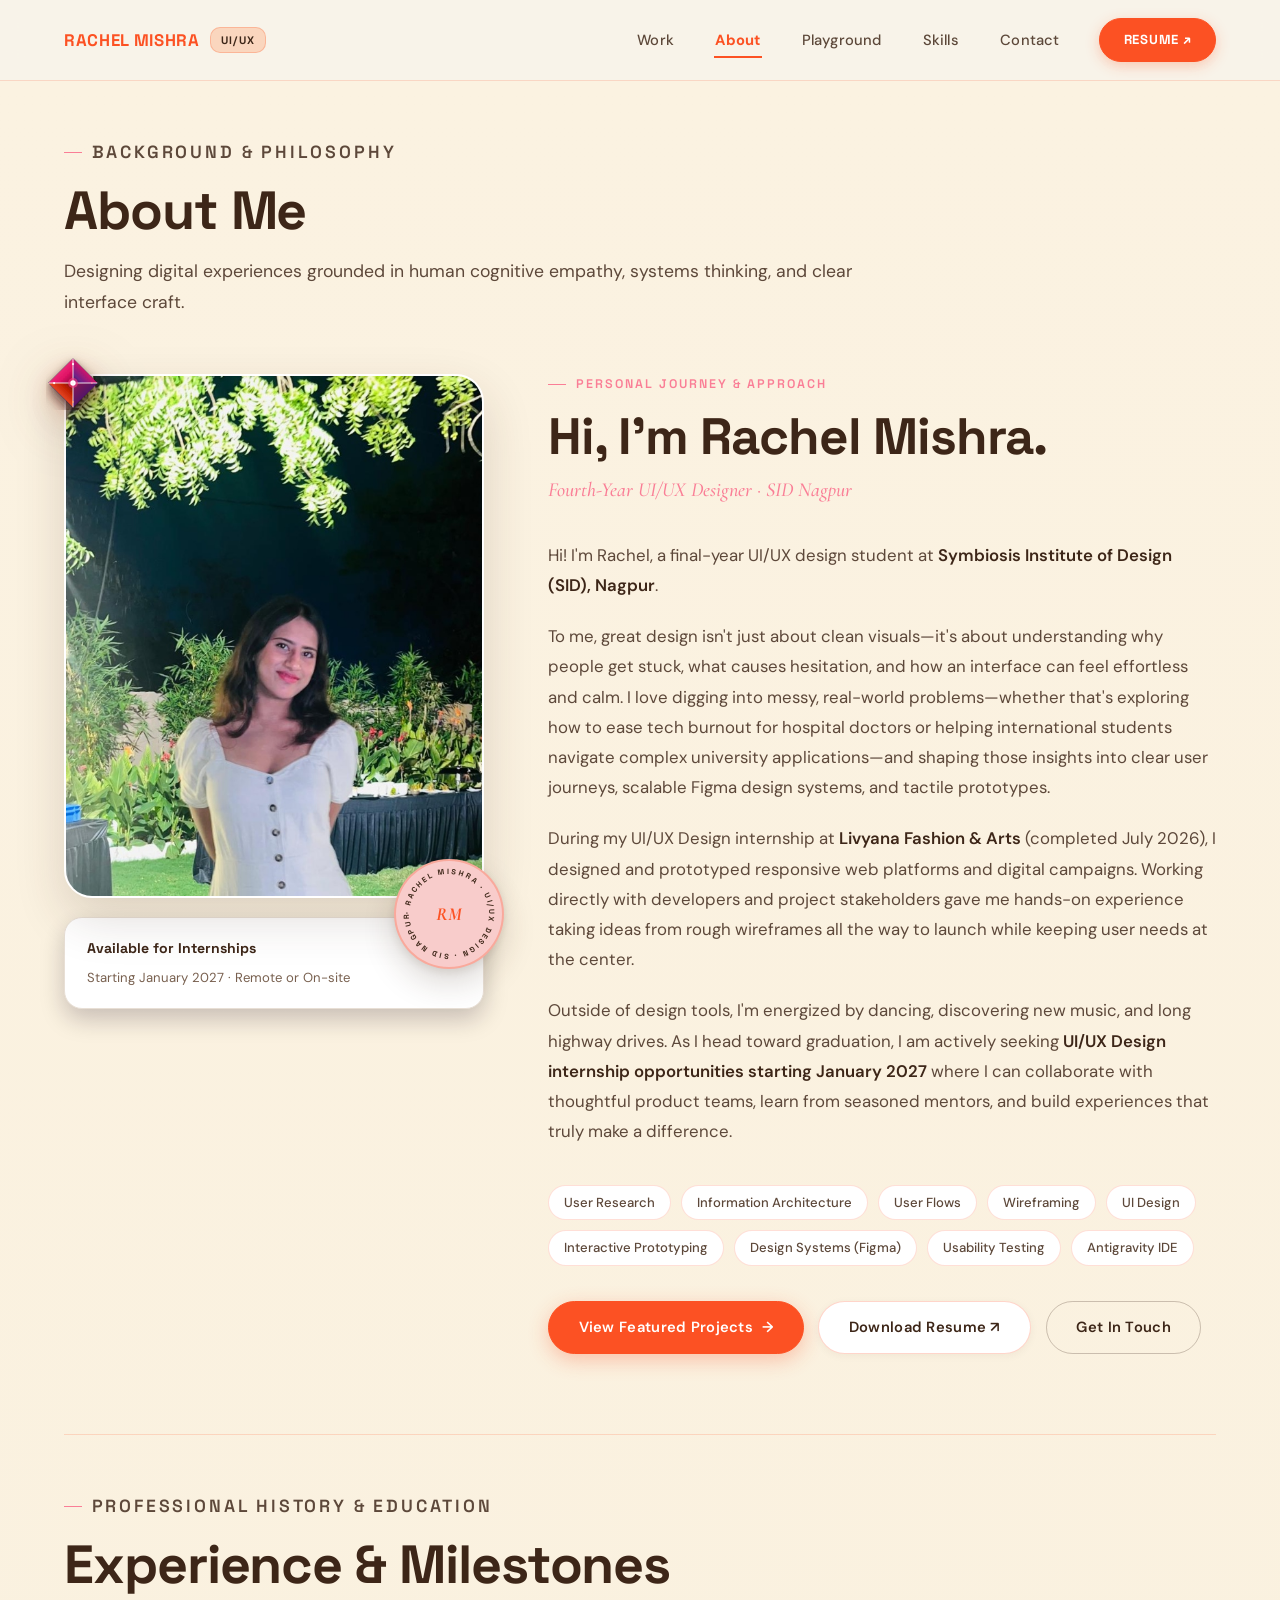
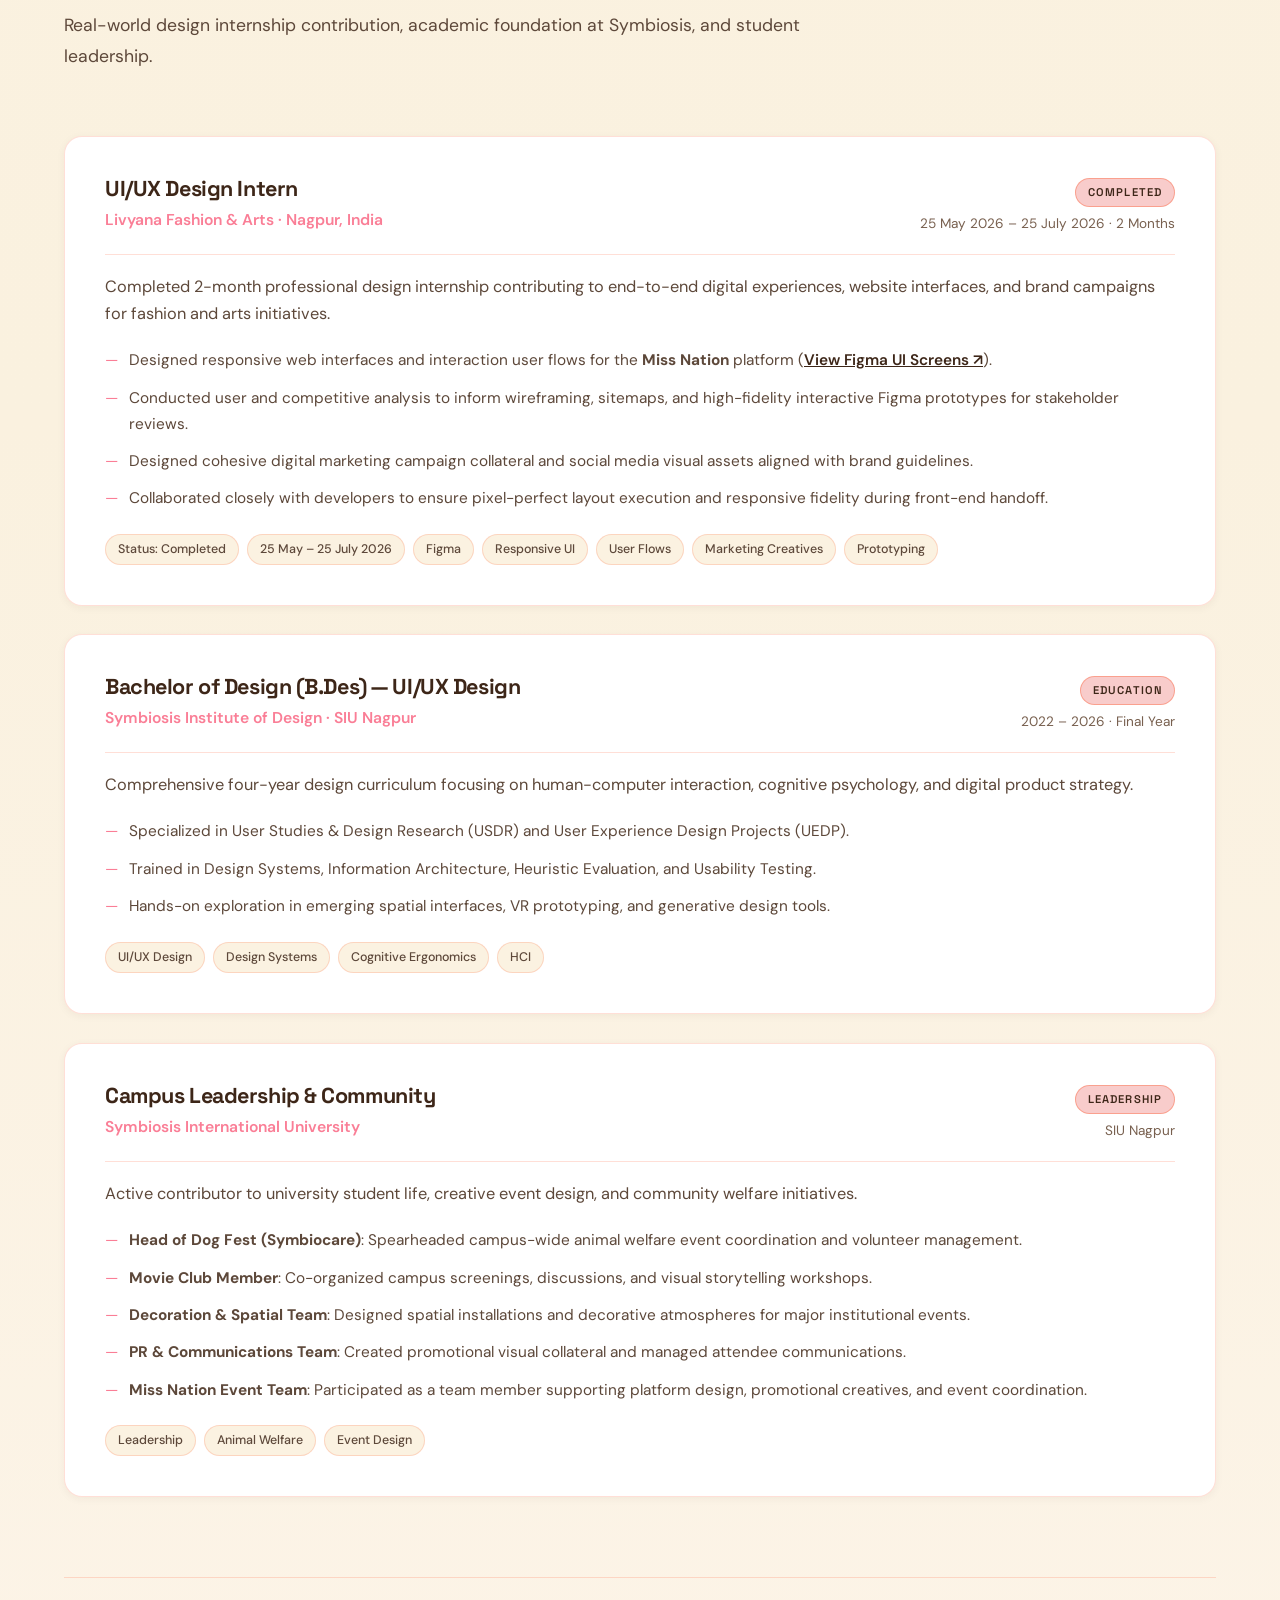
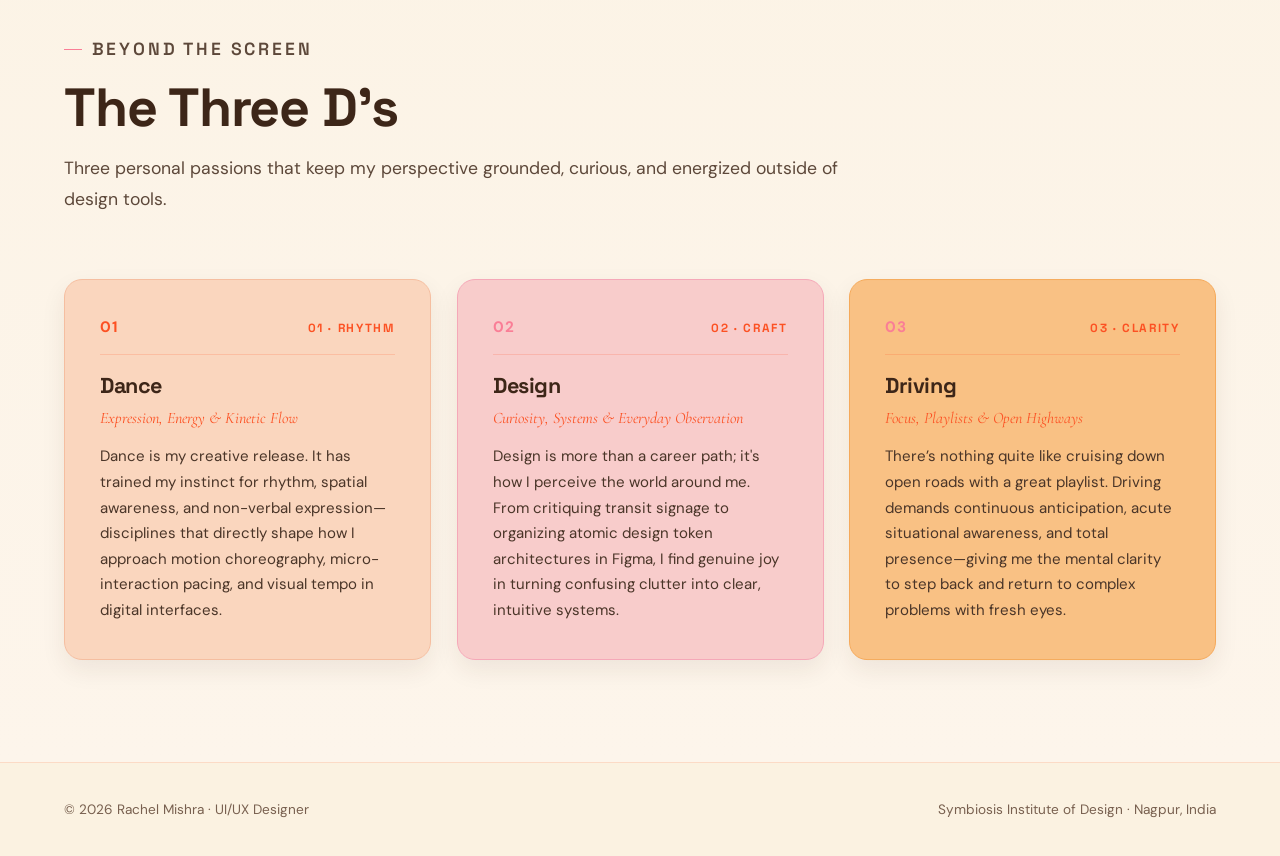
==== commit 06dbc595: "feat: replace resume.pdf with updated resume and align extracurricular experience" ====
--- a/about.html
+++ b/about.html
@@ -210,6 +210,7 @@
             <li><strong>Movie Club Member</strong>: Co-organized campus screenings, discussions, and visual storytelling workshops.</li>
             <li><strong>Decoration &amp; Spatial Team</strong>: Designed spatial installations and decorative atmospheres for major institutional events.</li>
             <li><strong>PR &amp; Communications Team</strong>: Created promotional visual collateral and managed attendee communications.</li>
+            <li><strong>Miss Nation Event Team</strong>: Participated as a team member supporting platform design, promotional creatives, and event coordination.</li>
           </ul>
           <div class="timeline-tags">
             <span class="timeline-tag">Leadership</span>
--- a/style.css
+++ b/style.css
@@ -1,106 +1,119 @@
 /* ==========================================================================
    RACHEL MISHRA — UI/UX DESIGNER
-   Aesthetic: Classy, Sophisticated, and Premium Editorial Studio
-   Palette:
-     - Warm Ivory:       #F8F3EA (Dominant Primary Background)
-     - Soft Blush:       #F7E9E9 (Secondary Surfaces & Subtle Cards)
-     - Dusty Rose:       #D85C85 (Refined Highlights & Badges)
-     - Muted Mauve:      #76518E (Editorial Accents & Subtitles)
-     - Deep Plum:        #38243E (Primary Typography & Luxury Sections)
-     - Burnt Orange:     #E97845 (Restrained CTA Buttons & Small Accents)
-     - Warm Peach:       #EFC3A9 (Hairline Borders & Warm Accents)
-     - White:            #FFFFFF (Interface Surfaces & Mockups)
+   Aesthetic: Solar Pop Creative Studio
+   Exact Reference Palette:
+     - Warm Sunny Cream: #FBF2E1 (Dominant Primary Background)
+     - Pop Coral Orange: #FC5123 (Primary Brand Highlight, Buttons, Selected Works Banner)
+     - Pop Rose Pink:    #FA7E96 (Accent Floral Bursts, Sparkles, Stat Card)
+     - Soft Peach:       #FAD6BE (Stat Cards, Arches & Pill Badges)
+     - Warm Apricot:     #F9C184 (Warm Stats & Accents)
+     - Soft Baby Pink:   #F8CCCB (Circular Seal & Delicate Tags)
+     - Crisp White:      #FFFFFF (Card Surfaces & Mockup Frames)
+     - Warm Espresso:    #3D2618 (Deep Chocolate Typography — High Contrast WCAG AAA)
    Typography:
-     - Editorial Serif:  'Cormorant Garamond', 'Playfair Display', Georgia, serif
      - Modern Display:   'Space Grotesk', -apple-system, sans-serif
+     - Editorial Script: 'Cormorant Garamond', 'Playfair Display', Georgia, serif
      - Refined Body:     'DM Sans', -apple-system, sans-serif
    ========================================================================== */
 
-/* ---------- 1. CSS VARIABLES & EDITORIAL TOKENS (CHIC ROSE PINK) ---------- */
+/* ---------- 1. CSS VARIABLES & SOLAR POP TOKENS (EXACT MATCH) ---------- */
 :root {
-  /* Prominent Chic Rose & Editorial Pink Palette */
-  --rose-primary: #DF4A7A;
-  --rose-primary-hover: #C53664;
-  --rose-primary-light: rgba(223, 74, 122, 0.14);
-  --rose-primary-glow: rgba(223, 74, 122, 0.35);
-
-  --rose-deep: #B83363;
-  --rose-petal: #F2A2BC;
-  --rose-blush: #FCEEF2;
-  --rose-porcelain: #FAF2F5;
-
-  --dusty-rose: #DF4A7A;
-  --dusty-rose-hover: #C53664;
-  --dusty-rose-light: rgba(223, 74, 122, 0.14);
-
-  --soft-blush: #FCEEF2;
-  --soft-blush-subtle: #FFF5F8;
-
-  --warm-ivory: #FAF2F5;
-  --warm-ivory-dark: #F3E4EB;
-
-  --muted-mauve: #76518E;
-  --muted-mauve-hover: #633F7A;
-  --muted-mauve-light: rgba(118, 81, 142, 0.14);
-
-  --deep-plum: #38243E;
-  --deep-plum-dark: #241528;
-  --deep-plum-subtle: #4D3354;
-  --deep-plum-light: rgba(56, 36, 62, 0.08);
-
-  --burnt-orange: #E97845;
-  --burnt-orange-hover: #D66735;
-  --burnt-orange-light: rgba(233, 120, 69, 0.16);
-
-  --warm-peach: #F4BA9D;
-  --warm-peach-light: rgba(244, 186, 157, 0.35);
-
+  /* 1. Signature Pop Coral Orange (Primary Highlight, CTAs, Big Titles, Works Banner) */
+  --pop-orange: #FC5123;
+  --pop-orange-hover: #E34114;
+  --pop-orange-light: rgba(252, 81, 35, 0.12);
+  --pop-orange-glow: rgba(252, 81, 35, 0.35);
+
+  --burnt-orange: #FC5123;
+  --burnt-orange-hover: #E34114;
+  --burnt-orange-light: rgba(252, 81, 35, 0.14);
+
+  --rose-primary: #FC5123;
+  --rose-primary-hover: #E34114;
+  --rose-primary-light: rgba(252, 81, 35, 0.12);
+  --rose-primary-glow: rgba(252, 81, 35, 0.35);
+  --rose-deep: #FA5028;
+
+  /* 2. Signature Pop Rose Pink (Floral Bursts, Star Sparkles, Stat Card, Subtitles) */
+  --hot-pink: #FA7E96;
+  --hot-pink-vibrant: #FF6B8B;
+  --hot-pink-hover: #EB577B;
+  --hot-pink-light: rgba(250, 126, 150, 0.18);
+
+  --dusty-rose: #FA7E96;
+  --dusty-rose-hover: #EB577B;
+  --dusty-rose-light: rgba(250, 126, 150, 0.18);
+
+  --muted-mauve: #FA7E96;
+  --muted-mauve-hover: #EB577B;
+  --muted-mauve-light: rgba(250, 126, 150, 0.18);
+  --muted-rose: #FA7E96;
+
+  /* 3. Soft Peaches, Apricots & Blush Tones (Stat Cards, Arches & Tags) */
+  --peach-soft: #FAD6BE;
+  --peach-blush: #FBD4C3;
+  --apricot-warm: #F9C184;
+  --warm-peach: #FAD6BE;
+  --warm-peach-light: rgba(250, 214, 190, 0.45);
+  --sunshine-yellow: #F9C184;
+
+  --soft-blush: #F8CCCB;
+  --soft-blush-subtle: #FEEBED;
+  --soft-lilac: #F8CCCB;
+  --soft-lilac-subtle: #FEEBED;
+  --rose-petal: #F8CCCB;
+  --rose-blush: #FEEBED;
+  --rose-porcelain: #FAF2E8;
+
+  /* 4. Warm Sunny Butter Cream & Canvas Backgrounds */
+  --vanilla-cream: #FBF2E1;
+  --warm-ivory: #FBF2E1;
+  --warm-ivory-dark: #F4E5D1;
+  --cream-surface: #FCF4E7;
   --white: #FFFFFF;
 
-  /* Semantic Theme Mappings */
+  /* 5. Rich Warm Espresso & Chocolate Typography (High Contrast WCAG AAA) */
+  --deep-plum: #3D2618;
+  --deep-plum-dark: #24150C;
+  --deep-plum-subtle: #543825;
+  --deep-plum-light: rgba(61, 38, 24, 0.08);
+  --plum: #3D2618;
+  --plum-deep: #24150C;
+  --almost-black: #24150C;
+
+  --text-primary: #3D2618;
+  --text-secondary: #5D483A;
+  --text-muted: #78604F;
+
+  /* 6. Semantic Theme Mappings */
   --bg-primary: var(--warm-ivory);
-  --bg-secondary: var(--soft-blush);
+  --bg-secondary: #FCF4E7;
   --bg-card: var(--white);
-  --text-primary: var(--deep-plum);
-  --text-secondary: #4A334E;
-  --text-muted: #5C3E5A; /* Strengthened for WCAG AAA contrast >= 7:1 */
-  --line: rgba(223, 74, 122, 0.24); /* Crisp, visible borders */
-  --line-strong: rgba(223, 74, 122, 0.40);
-  --line-accent: rgba(223, 74, 122, 0.55);
-
-  /* Aliases */
-  --plum: var(--deep-plum);
-  --plum-deep: var(--deep-plum-dark);
-  --almost-black: var(--deep-plum-dark);
-  --pop-orange: var(--rose-primary);
-  --hot-pink: var(--rose-primary);
-  --sunshine-yellow: var(--rose-petal);
-  --vanilla-cream: var(--warm-ivory);
-  --fresh-lime: var(--muted-mauve);
-  --dusty-lavender: var(--muted-mauve);
-  --soft-lilac: var(--soft-blush);
-  --soft-lilac-subtle: var(--soft-blush-subtle);
-  --muted-rose: var(--rose-primary);
+  --line: rgba(252, 81, 35, 0.18);
+  --line-strong: rgba(252, 81, 35, 0.36);
+  --line-accent: var(--pop-orange);
+  --fresh-lime: var(--apricot-warm);
+  --dusty-lavender: var(--soft-blush);
 
   /* Typography */
   --ff-serif: 'Cormorant Garamond', 'Playfair Display', Georgia, serif;
   --ff-display: 'Space Grotesk', -apple-system, BlinkMacSystemFont, sans-serif;
   --ff-body: 'DM Sans', -apple-system, BlinkMacSystemFont, 'Segoe UI', Roboto, sans-serif;
 
-  /* Sophisticated Editorial Radii */
-  --radius-xs: 4px;
-  --radius-sm: 8px;
-  --radius-md: 14px;
-  --radius-lg: 20px;
+  /* Geometric & Pill Radii */
+  --radius-xs: 6px;
+  --radius-sm: 10px;
+  --radius-md: 18px;
+  --radius-lg: 26px;
   --radius-pill: 9999px;
 
-  /* Airy, Luxury Studio Elevation */
-  --shadow-sm: 0 2px 8px rgba(56, 36, 62, 0.04);
-  --shadow-md: 0 8px 24px rgba(56, 36, 62, 0.06);
-  --shadow-lg: 0 16px 40px rgba(56, 36, 62, 0.09);
-  --shadow-card: 0 4px 20px rgba(56, 36, 62, 0.05);
-  --shadow-card-hover: 0 14px 34px rgba(56, 36, 62, 0.10);
-  --shadow-editorial: 0 12px 36px rgba(56, 36, 62, 0.07);
+  /* Warm Terracotta-Espresso Elevation */
+  --shadow-sm: 0 2px 8px rgba(61, 38, 24, 0.05);
+  --shadow-md: 0 8px 24px rgba(61, 38, 24, 0.08);
+  --shadow-lg: 0 16px 40px rgba(61, 38, 24, 0.12);
+  --shadow-card: 0 6px 24px rgba(61, 38, 24, 0.07);
+  --shadow-card-hover: 0 18px 42px rgba(61, 38, 24, 0.14);
+  --shadow-editorial: 0 14px 40px rgba(61, 38, 24, 0.09);
 }
 
 /* ---------- 2. RESET & BASE STYLES ---------- */
@@ -304,23 +317,23 @@
 .nav-mark {
   font-family: var(--ff-display);
   font-size: 1.05rem;
+  font-weight: 800;
+  letter-spacing: 0.04em;
+  color: var(--pop-orange);
+  display: flex;
+  align-items: center;
+  gap: 0.65rem;
+}
+
+.nav-mark .mark-sub {
+  font-family: var(--ff-display);
+  font-size: 0.68rem;
   font-weight: 700;
-  letter-spacing: 0.04em;
+  letter-spacing: 0.12em;
   color: var(--deep-plum);
-  display: flex;
-  align-items: center;
-  gap: 0.65rem;
-}
-
-.nav-mark .mark-sub {
-  font-family: var(--ff-display);
-  font-size: 0.68rem;
-  font-weight: 600;
-  letter-spacing: 0.12em;
-  color: var(--muted-mauve);
-  background: var(--soft-blush);
-  border: 1px solid var(--line);
-  padding: 0.15rem 0.55rem;
+  background: var(--peach-soft);
+  border: 1px solid rgba(252, 81, 35, 0.25);
+  padding: 0.18rem 0.6rem;
   border-radius: var(--radius-sm);
   text-transform: uppercase;
 }
@@ -348,15 +361,15 @@
   bottom: 0;
   left: 0;
   width: 100%;
-  height: 1px;
-  background: var(--dusty-rose);
+  height: 2px;
+  background: var(--pop-orange);
   transform: scaleX(0);
   transform-origin: right;
   transition: transform 0.28s cubic-bezier(0.16, 1, 0.3, 1);
 }
 
 .nav-links a:hover {
-  color: var(--deep-plum);
+  color: var(--pop-orange);
 }
 
 .nav-links a:hover::after {
@@ -365,36 +378,37 @@
 }
 
 .nav-links a.active {
-  color: var(--deep-plum);
-  font-weight: 600;
+  color: var(--pop-orange);
+  font-weight: 700;
 }
 
 .nav-links a.active::after {
   transform: scaleX(1);
-  height: 1.5px;
-  background: var(--burnt-orange);
+  height: 2px;
+  background: var(--pop-orange);
 }
 
 .nav-cta {
-  background: var(--deep-plum) !important;
-  color: var(--warm-ivory) !important;
+  background: var(--pop-orange) !important;
+  color: #FFFFFF !important;
   font-family: var(--ff-display) !important;
-  font-weight: 600 !important;
+  font-weight: 700 !important;
   font-size: 0.82rem !important;
-  padding: 0.55rem 1.35rem !important;
+  padding: 0.6rem 1.45rem !important;
   border-radius: var(--radius-pill) !important;
-  border: 1px solid var(--deep-plum) !important;
+  border: 1px solid var(--pop-orange) !important;
   letter-spacing: 0.06em !important;
   text-transform: uppercase !important;
+  box-shadow: 0 4px 14px rgba(252, 81, 35, 0.28) !important;
   transition: all 0.25s cubic-bezier(0.16, 1, 0.3, 1) !important;
 }
 
 .nav-cta:hover {
-  background: var(--burnt-orange) !important;
-  border-color: var(--burnt-orange) !important;
+  background: var(--pop-orange-hover) !important;
+  border-color: var(--pop-orange-hover) !important;
   color: #FFFFFF !important;
-  transform: translateY(-1px) !important;
-  box-shadow: 0 4px 14px rgba(233, 120, 69, 0.25) !important;
+  transform: translateY(-2px) !important;
+  box-shadow: 0 8px 22px rgba(252, 81, 35, 0.40) !important;
 }
 
 .nav-cta.active::after {
@@ -472,63 +486,64 @@
 }
 
 .btn-primary {
-  background: linear-gradient(135deg, #E65A8C 0%, #DF4A7A 100%);
+  background: var(--pop-orange);
   color: #FFFFFF;
-  border-color: #D44373;
-  box-shadow: 0 4px 16px rgba(223, 74, 122, 0.28);
+  border-color: var(--pop-orange);
+  box-shadow: 0 6px 20px rgba(252, 81, 35, 0.30);
 }
 
 .btn-primary:hover {
-  background: linear-gradient(135deg, #DF4A7A 0%, #C53664 100%);
-  border-color: #B83363;
-  box-shadow: 0 8px 24px rgba(223, 74, 122, 0.38);
-  transform: translateY(-1.5px);
+  background: var(--pop-orange-hover);
+  border-color: var(--pop-orange-hover);
+  box-shadow: 0 10px 28px rgba(252, 81, 35, 0.42);
+  transform: translateY(-2px);
 }
 
 .btn-secondary {
   background: var(--white);
   color: var(--deep-plum);
-  border-color: var(--line-strong);
+  border-color: rgba(252, 81, 35, 0.24);
   box-shadow: var(--shadow-sm);
 }
 
 .btn-secondary:hover {
-  background: var(--soft-blush);
-  border-color: var(--dusty-rose);
-  color: var(--deep-plum);
-  transform: translateY(-1.5px);
+  background: #FFF3EB;
+  border-color: var(--pop-orange);
+  color: var(--pop-orange);
+  transform: translateY(-2px);
+  box-shadow: 0 6px 18px rgba(252, 81, 35, 0.16);
 }
 
 .btn-ghost {
   background: transparent;
   color: var(--deep-plum);
-  border-color: var(--line);
+  border-color: rgba(61, 38, 24, 0.25);
 }
 
 .btn-ghost:hover {
-  background: rgba(255, 255, 255, 0.6);
+  background: var(--white);
   border-color: var(--deep-plum);
-  transform: translateY(-1.5px);
+  transform: translateY(-2px);
 }
 
 .btn-accent {
-  background: var(--dusty-rose);
+  background: var(--hot-pink);
   color: #FFFFFF;
 }
 
 .btn-accent:hover {
-  background: var(--dusty-rose-hover);
-  transform: translateY(-1.5px);
+  background: var(--hot-pink-hover);
+  transform: translateY(-2px);
 }
 
 /* ---------- 7. CONTINUOUS EDITORIAL MARQUEE ---------- */
 .marquee-wrapper {
   overflow: hidden;
-  background: var(--soft-blush);
+  background: #F8CCCB;
   color: var(--deep-plum);
   padding: 1.15rem 0;
-  border-top: 1px solid rgba(223, 74, 122, 0.22);
-  border-bottom: 1px solid rgba(223, 74, 122, 0.22);
+  border-top: 1.5px solid rgba(252, 81, 35, 0.22);
+  border-bottom: 1.5px solid rgba(252, 81, 35, 0.22);
   user-select: none;
 }
 
@@ -539,7 +554,7 @@
   animation: marqueeSlide 34s linear infinite;
   font-family: var(--ff-display);
   font-size: 0.88rem;
-  font-weight: 500;
+  font-weight: 700;
   letter-spacing: 0.16em;
   text-transform: uppercase;
   gap: 3rem;
@@ -558,6 +573,10 @@
 .marquee-item span::after {
   content: '·';
   margin-left: 3rem;
+  color: var(--pop-orange);
+  font-size: 1.3rem;
+  font-weight: 800;
+}
   color: var(--rose-primary);
   font-size: 1.3rem;
 }
@@ -636,12 +655,12 @@
   width: 100%;
   height: 100%;
   object-fit: contain;
-  filter: drop-shadow(0 18px 32px rgba(35, 6, 44, 0.60)) drop-shadow(0 6px 14px rgba(223, 74, 122, 0.30)) drop-shadow(0 2px 4px rgba(20, 3, 26, 0.45));
+  filter: drop-shadow(0 16px 28px rgba(61, 38, 24, 0.28)) drop-shadow(0 6px 12px rgba(252, 81, 35, 0.22)) drop-shadow(0 2px 4px rgba(61, 38, 24, 0.16));
   transition: transform 0.35s cubic-bezier(0.16, 1, 0.3, 1), filter 0.35s ease;
 }
 
 .hero-decor-item:hover .decor-3d-img {
-  filter: drop-shadow(0 24px 42px rgba(35, 6, 44, 0.70)) drop-shadow(0 8px 18px rgba(255, 79, 135, 0.40)) drop-shadow(0 3px 6px rgba(20, 3, 26, 0.55));
+  filter: drop-shadow(0 22px 36px rgba(61, 38, 24, 0.36)) drop-shadow(0 8px 16px rgba(250, 126, 150, 0.26)) drop-shadow(0 3px 6px rgba(61, 38, 24, 0.20));
 }
 
 /* Specific Positioning & Sizing - Preserves Reading Flow Without Overlapping Text */
@@ -764,7 +783,7 @@
 }
 
 .contact-decor-star .decor-3d-img {
-  filter: drop-shadow(0 20px 38px rgba(12, 2, 16, 0.85)) drop-shadow(0 0 16px rgba(255, 107, 53, 0.40)) drop-shadow(0 2px 6px rgba(0, 0, 0, 0.60)) !important;
+  filter: drop-shadow(0 16px 28px rgba(61, 38, 24, 0.28)) drop-shadow(0 0 16px rgba(252, 81, 35, 0.35)) drop-shadow(0 2px 4px rgba(61, 38, 24, 0.16)) !important;
 }
 
 .hero-grid {
@@ -817,21 +836,24 @@
 }
 
 @keyframes pulseBurnt {
-  0% { box-shadow: 0 0 0 0 rgba(223, 74, 122, 0.55); }
-  70% { box-shadow: 0 0 0 7px rgba(223, 74, 122, 0); }
-  100% { box-shadow: 0 0 0 0 rgba(223, 74, 122, 0); }
-}
-  70% { box-shadow: 0 0 0 6px rgba(233, 120, 69, 0); }
-  100% { box-shadow: 0 0 0 0 rgba(233, 120, 69, 0); }
+  0% { box-shadow: 0 0 0 0 rgba(252, 81, 35, 0.55); }
+  70% { box-shadow: 0 0 0 7px rgba(252, 81, 35, 0); }
+  100% { box-shadow: 0 0 0 0 rgba(252, 81, 35, 0); }
 }
 
 .hero-title {
-  font-size: clamp(2.8rem, 5.2vw, 4.5rem);
-  font-weight: 700;
-  line-height: 1.1;
+  font-family: var(--ff-display);
+  font-size: clamp(2.8rem, 5.2vw, 4.6rem);
+  font-weight: 800;
+  line-height: 1.08;
   letter-spacing: -0.025em;
-  color: var(--deep-plum);
+  color: var(--pop-orange);
   margin-bottom: 1.8rem;
+}
+
+.hero-name-accent {
+  color: var(--pop-orange);
+  font-weight: 800;
 }
 
 .hero-title .title-block {
@@ -958,19 +980,35 @@
   max-width: 420px;
 }
 
+/* Solar Pop Radiant Sunburst Disc & Orange Crescent behind Portrait */
+.portrait-frame-wrapper::before {
+  content: '';
+  position: absolute;
+  top: -45px;
+  right: -55px;
+  width: clamp(280px, 35vw, 420px);
+  height: clamp(280px, 35vw, 420px);
+  background-image: url('decor_solar_sunburst.svg');
+  background-size: contain;
+  background-repeat: no-repeat;
+  z-index: 0;
+  pointer-events: none;
+}
+
 .portrait-editorial-card {
   position: relative;
+  z-index: 1;
   background: var(--white);
-  border: 1px solid var(--line);
-  border-radius: var(--radius-lg);
+  border: 2.5px solid #FFFFFF;
+  border-radius: 28px;
   overflow: hidden;
-  box-shadow: var(--shadow-editorial);
+  box-shadow: 0 20px 50px rgba(61, 38, 24, 0.16);
   transition: transform 0.4s cubic-bezier(0.16, 1, 0.3, 1), box-shadow 0.4s ease;
 }
 
 .portrait-editorial-card:hover {
   transform: translateY(-4px);
-  box-shadow: 0 20px 48px rgba(56, 36, 62, 0.12);
+  box-shadow: 0 26px 60px rgba(61, 38, 24, 0.22);
 }
 
 .portrait-img {
@@ -986,7 +1024,7 @@
   transform: scale(1.02);
 }
 
-/* Restrained Rotating Editorial Seal */
+/* Solar Pop Baby-Pink Circular Sticker Seal (Creative With Purpose) */
 .rotating-badge-stamp {
   position: absolute;
   bottom: -20px;
@@ -994,9 +1032,9 @@
   width: 110px;
   height: 110px;
   border-radius: 50%;
-  background: radial-gradient(circle at 35% 35%, #4C1F58 0%, #32163B 55%, #1C0A22 100%);
-  border: 1.5px solid rgba(255, 142, 180, 0.35);
-  box-shadow: 0 16px 32px rgba(28, 10, 34, 0.45), 0 4px 10px rgba(28, 10, 34, 0.3), inset 0 2px 4px rgba(255, 255, 255, 0.25), inset 0 -3px 6px rgba(0, 0, 0, 0.6);
+  background: #F8CCCB;
+  border: 2px solid rgba(252, 81, 35, 0.28);
+  box-shadow: 0 14px 32px rgba(61, 38, 24, 0.18), 0 3px 8px rgba(61, 38, 24, 0.10);
   display: flex;
   align-items: center;
   justify-content: center;
@@ -1007,8 +1045,8 @@
 
 .rotating-badge-stamp:hover {
   transform: scale(1.08) rotate(10deg);
-  background: radial-gradient(circle at 35% 35%, #6A2D7A 0%, #4C1F58 60%, #290F33 100%);
-  box-shadow: 0 20px 38px rgba(28, 10, 34, 0.55), 0 6px 14px rgba(28, 10, 34, 0.35), inset 0 2px 5px rgba(255, 255, 255, 0.35);
+  background: #FBD4C3;
+  box-shadow: 0 18px 40px rgba(61, 38, 24, 0.22);
 }
 
 .rotating-stamp-svg {
@@ -1025,10 +1063,10 @@
 .stamp-text {
   font-family: var(--ff-display);
   font-size: 8.5px;
-  font-weight: 700;
+  font-weight: 800;
   letter-spacing: 2.2px;
   text-transform: uppercase;
-  fill: #FFF5EA;
+  fill: #3D2618;
 }
 
 .badge-center-sparkle {
@@ -1036,9 +1074,8 @@
   font-family: var(--ff-serif);
   font-style: italic;
   font-size: 1.15rem;
-  font-weight: 700;
-  color: #FFA76B;
-  text-shadow: 0 2px 8px rgba(255, 122, 61, 0.5);
+  font-weight: 800;
+  color: #FC5123;
 }
 
 @keyframes spinSlow {
@@ -1606,20 +1643,32 @@
 }
 
 .passion-card {
-  background: var(--white) !important;
-  border: 1.5px solid #E6DCD2 !important;
   border-radius: var(--radius-md);
   padding: 2.2rem;
-  box-shadow: 0 10px 24px rgba(22, 5, 28, 0.22) !important;
+  box-shadow: 0 10px 24px rgba(61, 38, 24, 0.08) !important;
   transition: transform 0.3s cubic-bezier(0.16, 1, 0.3, 1), box-shadow 0.3s ease, border-color 0.25s ease;
   display: flex;
   flex-direction: column;
+}
+
+.passion-card:nth-child(1) {
+  background: #FAD6BE !important;
+  border: 1.5px solid #F5BEA0 !important;
+}
+
+.passion-card:nth-child(2) {
+  background: #F8CCCB !important;
+  border: 1.5px solid #F5A8B8 !important;
+}
+
+.passion-card:nth-child(3) {
+  background: #F9C184 !important;
+  border: 1.5px solid #F5A95A !important;
 }
 
 .passion-card:hover {
   transform: translateY(-4px);
-  border-color: #DF4A7A !important;
-  box-shadow: 0 18px 36px rgba(22, 5, 28, 0.32) !important;
+  box-shadow: 0 18px 36px rgba(61, 38, 24, 0.16) !important;
 }
 
 .passion-top {
@@ -1628,7 +1677,7 @@
   justify-content: space-between;
   margin-bottom: 1.2rem;
   padding-bottom: 0.8rem;
-  border-bottom: 1px solid var(--line);
+  border-bottom: 1.5px solid rgba(252, 81, 35, 0.18);
 }
 
 .passion-num {
@@ -1637,13 +1686,14 @@
   font-weight: 700;
   letter-spacing: 0.14em;
   text-transform: uppercase;
-  color: #76518E;
+  color: #FC5123;
 }
 
 .passion-card h3 {
-  color: #2D1435 !important;
+  color: #3D2618 !important;
   font-size: 1.35rem;
   margin-bottom: 0.3rem;
+  font-family: var(--ff-display);
   font-weight: 700;
 }
 
@@ -1651,12 +1701,12 @@
   font-family: var(--ff-serif);
   font-style: italic;
   font-size: 1rem;
-  color: var(--dusty-rose);
+  color: #FC5123 !important;
   margin-bottom: 0.8rem;
 }
 
 .passion-desc {
-  color: #4A354C !important;
+  color: #4A3528 !important;
   font-size: 0.94rem;
   line-height: 1.7;
 }
@@ -2342,12 +2392,12 @@
   border: 1px solid rgba(255, 255, 255, 0.08);
 }
 
-/* ---------- 16. ELEGANT CLOSING CONTACT SECTION ---------- */
+/* ---------- 16. ELEGANT CLOSING CONTACT SECTION (SOLAR POP PALETTE) ---------- */
 .section-contact-deep {
-  background: var(--deep-plum);
-  color: var(--warm-ivory);
+  background: #FBF2E1 !important;
+  color: #3D2618 !important;
   padding: clamp(5.5rem, 9vw, 9rem) clamp(1.4rem, 5vw, 4.5rem);
-  border-top: 1px solid var(--deep-plum-dark);
+  border-top: 1.5px solid rgba(252, 81, 35, 0.18) !important;
   position: relative;
   overflow: hidden;
 }
@@ -2357,7 +2407,7 @@
   width: 580px;
   height: 580px;
   border-radius: 50%;
-  background: radial-gradient(circle at 40% 40%, rgba(255, 122, 61, 0.35) 0%, rgba(223, 74, 122, 0.30) 45%, rgba(118, 81, 142, 0.18) 75%, transparent 100%);
+  background: radial-gradient(circle at 40% 40%, rgba(250, 126, 150, 0.25) 0%, rgba(250, 214, 190, 0.35) 50%, transparent 100%);
   filter: blur(48px);
   top: -80px;
   right: -80px;
@@ -2367,11 +2417,12 @@
 }
 
 .contact-headline {
-  font-size: clamp(2.5rem, 5vw, 4.5rem);
-  font-weight: 700;
+  font-family: var(--ff-display);
+  font-size: clamp(2.8rem, 5.5vw, 4.8rem);
+  font-weight: 800;
   line-height: 1.1;
   letter-spacing: -0.025em;
-  color: var(--warm-ivory);
+  color: #FC5123 !important;
   margin-bottom: 1.5rem;
 }
 
@@ -2379,19 +2430,19 @@
   font-family: var(--ff-serif);
   font-style: italic;
   font-weight: 400;
-  color: var(--warm-peach);
+  color: #FA7E96 !important;
 }
 
 .contact-sub {
   font-size: clamp(1.08rem, 1.8vw, 1.25rem);
   line-height: 1.75;
-  color: #E2D2E6;
+  color: #5D483A !important;
   max-width: 660px;
   margin-bottom: 3.2rem;
 }
 
 .contact-sub strong {
-  color: var(--warm-ivory);
+  color: #3D2618 !important;
 }
 
 .contact-actions-row {
@@ -2403,14 +2454,14 @@
 }
 
 .btn-contact-main {
-  background: var(--burnt-orange);
-  color: #FFFFFF;
+  background: #FC5123 !important;
+  color: #FFFFFF !important;
   font-family: var(--ff-body);
   font-size: 0.96rem;
-  font-weight: 600;
+  font-weight: 700;
   padding: 0.95rem 2.2rem;
   border-radius: var(--radius-pill);
-  box-shadow: 0 4px 18px rgba(233, 120, 69, 0.28);
+  box-shadow: 0 6px 20px rgba(252, 81, 35, 0.32);
   display: inline-flex;
   align-items: center;
   gap: 0.6rem;
@@ -2418,18 +2469,18 @@
 }
 
 .btn-contact-main:hover {
-  background: var(--burnt-orange-hover);
+  background: #E44317 !important;
   transform: translateY(-2px);
-  box-shadow: 0 8px 24px rgba(233, 120, 69, 0.35);
+  box-shadow: 0 10px 28px rgba(252, 81, 35, 0.42);
 }
 
 .btn-contact-ghost {
-  background: rgba(248, 243, 234, 0.06);
-  color: var(--warm-ivory);
-  border: 1px solid rgba(248, 243, 234, 0.25);
+  background: #FFFFFF !important;
+  color: #3D2618 !important;
+  border: 1.5px solid rgba(252, 81, 35, 0.25) !important;
   font-family: var(--ff-body);
   font-size: 0.94rem;
-  font-weight: 500;
+  font-weight: 600;
   padding: 0.92rem 1.8rem;
   border-radius: var(--radius-pill);
   display: inline-flex;
@@ -2439,19 +2490,19 @@
 }
 
 .btn-contact-ghost:hover {
-  background: rgba(248, 243, 234, 0.14);
-  border-color: var(--warm-peach);
-  color: #FFFFFF;
+  background: #FFF3EB !important;
+  border-color: #FC5123 !important;
+  color: #FC5123 !important;
   transform: translateY(-2px);
 }
 
-/* Recruiter Fast Facts */
+/* Recruiter Fast Facts Styled as 4 Solar Pop Colored Cards */
 .recruiter-fast-facts-card {
-  background: #221526;
-  border: 1px solid rgba(255, 255, 255, 0.10);
+  background: #FFFFFF !important;
+  border: 1.5px solid rgba(252, 81, 35, 0.18) !important;
   border-radius: var(--radius-lg);
   padding: clamp(2rem, 3.5vw, 2.8rem);
-  box-shadow: var(--shadow-editorial);
+  box-shadow: 0 14px 40px rgba(61, 38, 24, 0.08) !important;
   margin-bottom: 3.5rem;
 }
 
@@ -2461,45 +2512,97 @@
   gap: 1rem;
   margin-bottom: 1.8rem;
   padding-bottom: 1.2rem;
-  border-bottom: 1px solid rgba(255, 255, 255, 0.08);
+  border-bottom: 1.5px solid rgba(252, 81, 35, 0.12) !important;
 }
 
 .facts-header h3 {
   font-size: 1.3rem;
-  color: var(--warm-ivory);
+  font-family: var(--ff-display);
+  font-weight: 800;
+  color: #3D2618 !important;
   margin-bottom: 0.2rem;
 }
 
 .facts-header p {
   font-size: 0.88rem;
-  color: #C8B4CC;
+  color: #5D483A !important;
 }
 
 .facts-grid {
   display: grid;
   grid-template-columns: repeat(auto-fit, minmax(210px, 1fr));
-  gap: 1.6rem;
+  gap: 1.4rem;
 }
 
 .fact-item {
   display: flex;
   flex-direction: column;
   gap: 0.35rem;
+  border-radius: 16px;
+  padding: 1.2rem;
+}
+
+.fact-item:nth-child(1) {
+  background: #FAD6BE;
+  border: 1px solid #F5BEA0;
+}
+.fact-item:nth-child(1) .fact-label {
+  color: #FC5123;
+  font-weight: 700;
+}
+.fact-item:nth-child(1) .fact-val {
+  color: #3D2618;
+  font-weight: 700;
+}
+
+.fact-item:nth-child(2) {
+  background: #FD9CA3;
+  border: 1px solid #FA7E96;
+}
+.fact-item:nth-child(2) .fact-label {
+  color: #FFFFFF;
+  font-weight: 700;
+}
+.fact-item:nth-child(2) .fact-val {
+  color: #FFFFFF;
+  font-weight: 800;
+}
+
+.fact-item:nth-child(3) {
+  background: #FBD4C3;
+  border: 1px solid #F7BEA6;
+}
+.fact-item:nth-child(3) .fact-label {
+  color: #FC5123;
+  font-weight: 700;
+}
+.fact-item:nth-child(3) .fact-val {
+  color: #3D2618;
+  font-weight: 700;
+}
+
+.fact-item:nth-child(4) {
+  background: #F9C184;
+  border: 1px solid #F5A95A;
+}
+.fact-item:nth-child(4) .fact-label {
+  color: #FC5123;
+  font-weight: 700;
+}
+.fact-item:nth-child(4) .fact-val {
+  color: #3D2618;
+  font-weight: 700;
 }
 
 .fact-label {
   font-family: var(--ff-display);
   font-size: 0.70rem;
-  font-weight: 600;
   letter-spacing: 0.12em;
   text-transform: uppercase;
-  color: var(--dusty-rose);
 }
 
 .fact-val {
   font-size: 1.02rem;
-  font-weight: 600;
-  color: var(--warm-ivory);
 }
 
 /* Direct Contact Tiles */
@@ -2511,45 +2614,45 @@
 }
 
 .contact-plum-tile {
-  background: #221526;
-  border: 1px solid rgba(255, 255, 255, 0.10);
+  background: #FFFFFF !important;
+  border: 1.5px solid rgba(252, 81, 35, 0.18) !important;
   border-radius: var(--radius-md);
   padding: 2.2rem;
   display: flex;
   flex-direction: column;
   justify-content: space-between;
-  box-shadow: var(--shadow-sm);
+  box-shadow: 0 10px 30px rgba(61, 38, 24, 0.06) !important;
   transition: all 0.25s ease;
 }
 
 .contact-plum-tile:hover {
   transform: translateY(-3px);
-  border-color: var(--warm-peach);
-  box-shadow: var(--shadow-md);
+  border-color: #FA7E96 !important;
+  box-shadow: 0 16px 36px rgba(61, 38, 24, 0.12) !important;
 }
 
 .contact-tile-type {
   font-family: var(--ff-display);
   font-size: 0.72rem;
-  font-weight: 600;
+  font-weight: 700;
   letter-spacing: 0.14em;
   text-transform: uppercase;
-  color: var(--warm-peach);
+  color: #FA7E96 !important;
   margin-bottom: 0.8rem;
 }
 
 .contact-tile-big {
   font-family: var(--ff-display);
   font-size: clamp(1.15rem, 2vw, 1.35rem);
-  font-weight: 600;
-  color: var(--warm-ivory);
+  font-weight: 700;
+  color: #FC5123 !important;
   margin-bottom: 0.5rem;
   word-break: break-word;
 }
 
 .contact-tile-sub {
   font-size: 0.90rem;
-  color: #C8B4CC;
+  color: #5D483A !important;
   line-height: 1.6;
   margin-bottom: 1.6rem;
 }
@@ -2560,31 +2663,31 @@
 }
 
 .btn-tile-primary {
-  background: var(--burnt-orange);
-  color: #FFFFFF;
+  background: #FC5123 !important;
+  color: #FFFFFF !important;
+  font-family: var(--ff-body);
+  font-size: 0.85rem;
+  font-weight: 700;
+  padding: 0.62rem 1.35rem;
+  border-radius: var(--radius-pill);
+  display: inline-flex;
+  align-items: center;
+  gap: 0.4rem;
+  transition: all 0.2s ease;
+}
+
+.btn-tile-primary:hover {
+  background: #E44317 !important;
+  transform: translateY(-1px);
+}
+
+.btn-tile-secondary {
+  background: #FFF3EB !important;
+  color: #3D2618 !important;
+  border: 1px solid rgba(252, 81, 35, 0.22) !important;
   font-family: var(--ff-body);
   font-size: 0.85rem;
   font-weight: 600;
-  padding: 0.62rem 1.35rem;
-  border-radius: var(--radius-pill);
-  display: inline-flex;
-  align-items: center;
-  gap: 0.4rem;
-  transition: all 0.2s ease;
-}
-
-.btn-tile-primary:hover {
-  background: var(--burnt-orange-hover);
-  transform: translateY(-1px);
-}
-
-.btn-tile-secondary {
-  background: rgba(248, 243, 234, 0.06);
-  color: var(--warm-ivory);
-  border: 1px solid rgba(248, 243, 234, 0.2);
-  font-family: var(--ff-body);
-  font-size: 0.85rem;
-  font-weight: 500;
   padding: 0.62rem 1.25rem;
   border-radius: var(--radius-pill);
   cursor: pointer;
@@ -2592,8 +2695,8 @@
 }
 
 .btn-tile-secondary:hover {
-  background: rgba(248, 243, 234, 0.15);
-  color: #FFFFFF;
+  background: #FDE8DE !important;
+  color: #FC5123 !important;
 }
 
 /* Social Link Row */
@@ -2604,7 +2707,12 @@
   flex-wrap: wrap;
   gap: 1.5rem;
   padding-top: 2rem;
-  border-top: 1px solid rgba(255, 255, 255, 0.10);
+  border-top: 1.5px solid rgba(252, 81, 35, 0.14) !important;
+}
+
+.contact-social-row span {
+  color: #FC5123 !important;
+  font-weight: 700;
 }
 
 .social-pill-link {
@@ -2613,13 +2721,19 @@
   gap: 0.6rem;
   font-family: var(--ff-body);
   font-size: 0.88rem;
-  font-weight: 500;
-  color: var(--warm-ivory);
-  background: rgba(248, 243, 234, 0.05);
-  border: 1px solid rgba(248, 243, 234, 0.18);
+  font-weight: 600;
+  color: #3D2618 !important;
+  background: #FFFFFF !important;
+  border: 1.5px solid rgba(252, 81, 35, 0.22) !important;
   padding: 0.55rem 1.25rem;
   border-radius: var(--radius-pill);
   transition: all 0.2s ease;
+}
+
+.social-pill-link:hover {
+  background: #FFF3EB !important;
+  border-color: #FC5123 !important;
+  color: #FC5123 !important;
 }
 
 .social-pill-link:hover {
@@ -2630,13 +2744,18 @@
 
 /* ---------- 17. FOOTER ---------- */
 .footer-editorial {
-  background: var(--deep-plum-dark);
-  color: #C8B4CC;
+  background: var(--vanilla-cream);
+  color: var(--text-muted);
   padding: 2.2rem clamp(1.4rem, 5vw, 4.5rem);
-  border-top: 1px solid rgba(255, 255, 255, 0.06);
+  border-top: 1.5px solid rgba(252, 81, 35, 0.14);
   display: flex;
   align-items: center;
   justify-content: space-between;
+  flex-wrap: wrap;
+  gap: 1rem;
+  font-family: var(--ff-body);
+  font-size: 0.85rem;
+}
   flex-wrap: wrap;
   gap: 1rem;
   font-family: var(--ff-body);
@@ -2826,11 +2945,11 @@
 }
 
 
-/* ---------- COLORFUL SECTION THEMES & PASTEL BLOCKS ---------- */
+/* ---------- COLORFUL SECTION THEMES & PASTEL BLOCKS (SOLAR POP PALETTE) ---------- */
 #featured-work {
-  background: linear-gradient(180deg, #FDEFE8 0%, #FDF3EC 50%, #FAF0EE 100%) !important;
+  background: #FBF2E1 !important;
   position: relative;
-  overflow: hidden;
+  overflow: visible;
 }
 
 #featured-work::before {
@@ -2840,14 +2959,43 @@
   right: -80px;
   width: 560px;
   height: 560px;
-  background: radial-gradient(circle, rgba(245, 172, 138, 0.28) 0%, transparent 70%);
+  background: radial-gradient(circle, rgba(250, 214, 190, 0.35) 0%, transparent 70%);
   filter: blur(85px);
   pointer-events: none;
   z-index: 0;
 }
 
+/* Massive Vibrant Pop Orange Selected Works Showcase Container */
+.projects-editorial-list {
+  background: #FC5123 !important;
+  border-radius: 32px !important;
+  padding: clamp(2rem, 4.5vw, 3.8rem) !important;
+  position: relative !important;
+  box-shadow: 0 25px 70px rgba(252, 81, 35, 0.28) !important;
+  display: flex !important;
+  flex-direction: column !important;
+  gap: 3.5rem !important;
+}
+
+/* Iconic 8-Petal Hot Pink Flower Burst on Top-Right Corner of Orange Box */
+.projects-editorial-list::before {
+  content: '';
+  position: absolute;
+  top: -38px;
+  right: -28px;
+  width: 120px;
+  height: 120px;
+  background-image: url('decor_pop_flower.svg');
+  background-size: contain;
+  background-repeat: no-repeat;
+  z-index: 6;
+  pointer-events: none;
+  filter: drop-shadow(0 12px 28px rgba(61, 38, 24, 0.25));
+}
+
 #about {
-  background: linear-gradient(145deg, #321B38 0%, #291530 50%, #3D1C3B 100%) !important;
+  background: #FBF2E1 !important;
+  color: #3D2618 !important;
   position: relative;
   overflow: hidden;
 }
@@ -2859,7 +3007,7 @@
   left: -80px;
   width: 580px;
   height: 580px;
-  background: radial-gradient(circle, rgba(223, 74, 122, 0.28) 0%, transparent 70%);
+  background: radial-gradient(circle, rgba(250, 126, 150, 0.24) 0%, transparent 70%);
   filter: blur(90px);
   pointer-events: none;
   z-index: 0;
@@ -2872,14 +3020,14 @@
   right: -60px;
   width: 520px;
   height: 520px;
-  background: radial-gradient(circle, rgba(168, 134, 195, 0.24) 0%, transparent 70%);
+  background: radial-gradient(circle, rgba(250, 214, 190, 0.40) 0%, transparent 70%);
   filter: blur(90px);
   pointer-events: none;
   z-index: 0;
 }
 
 #experience {
-  background: linear-gradient(180deg, #F6EEF9 0%, #EFE5F6 50%, #F7EEF8 100%) !important;
+  background: linear-gradient(180deg, #FDF6EE 0%, #FAF0E4 50%, #FCF5EC 100%) !important;
   position: relative;
   overflow: hidden;
 }
@@ -2891,14 +3039,14 @@
   left: -80px;
   width: 540px;
   height: 540px;
-  background: radial-gradient(circle, rgba(168, 134, 195, 0.25) 0%, transparent 70%);
+  background: radial-gradient(circle, rgba(250, 214, 190, 0.35) 0%, transparent 70%);
   filter: blur(85px);
   pointer-events: none;
   z-index: 0;
 }
 
 #skills {
-  background: linear-gradient(180deg, #FDECEF 0%, #FCE7ED 50%, #FAF0F4 100%) !important;
+  background: linear-gradient(180deg, #FBF2E1 0%, #FAF1DF 50%, #FDF4EA 100%) !important;
   position: relative;
   overflow: hidden;
 }
@@ -2910,14 +3058,14 @@
   right: -80px;
   width: 500px;
   height: 500px;
-  background: radial-gradient(circle, rgba(223, 74, 122, 0.22) 0%, transparent 70%);
+  background: radial-gradient(circle, rgba(250, 126, 150, 0.20) 0%, transparent 70%);
   filter: blur(80px);
   pointer-events: none;
   z-index: 0;
 }
 
 #playground {
-  background: linear-gradient(135deg, #FDF1EA 0%, #FDECF2 50%, #F4EBF8 100%) !important;
+  background: linear-gradient(135deg, #FCF5ED 0%, #FDF1EA 50%, #FAECE3 100%) !important;
   position: relative;
   overflow: hidden;
 }
@@ -2929,21 +3077,23 @@
   left: -60px;
   width: 500px;
   height: 500px;
-  background: radial-gradient(circle, rgba(245, 172, 138, 0.24) 0%, transparent 70%);
+  background: radial-gradient(circle, rgba(250, 214, 190, 0.30) 0%, transparent 70%);
   filter: blur(85px);
   pointer-events: none;
   z-index: 0;
 }
 
 #contact {
-  background: linear-gradient(155deg, #241328 0%, #341938 50%, #1D0D20 100%) !important;
+  background: #FBF2E1 !important;
+  color: #3D2618 !important;
+  border-top: 1.5px solid rgba(252, 81, 35, 0.18) !important;
   position: relative;
   overflow: hidden;
 }
 
 /* Subpage Canvas Backgrounds */
 body.subpage main.section-light {
-  background: linear-gradient(180deg, #FCEDE6 0%, #FAF0F4 45%, #F5ECF8 100%) !important;
+  background: linear-gradient(180deg, #FBF2E1 0%, #FAF1DF 50%, #FDF5EB 100%) !important;
 }
 
 /* ==========================================================================
@@ -3686,8 +3836,8 @@
 
 /* 1. HEALING CIRCLE SHOWCASE THEME */
 .hc-hero-showcase {
-  background: linear-gradient(135deg, #F6EEF8 0%, #EFE5F5 35%, #FBF1F5 70%, #F5ECF8 100%);
-  border: 1.5px solid rgba(118, 81, 142, 0.28);
+  background: linear-gradient(135deg, #FCF5EB 0%, #FEEBED 35%, #FDF4EA 70%, #FCF5EB 100%);
+  border: 1.5px solid rgba(250, 126, 150, 0.28);
 }
 
 .hc-hero-showcase::before {
@@ -3698,7 +3848,7 @@
   width: 440px;
   height: 440px;
   border-radius: 50%;
-  background: radial-gradient(circle, rgba(212, 255, 0, 0.18) 0%, transparent 70%);
+  background: radial-gradient(circle, rgba(250, 126, 150, 0.18) 0%, transparent 70%);
   filter: blur(65px);
   pointer-events: none;
   z-index: 0;
@@ -3712,7 +3862,7 @@
   width: 420px;
   height: 420px;
   border-radius: 50%;
-  background: radial-gradient(circle, rgba(118, 81, 142, 0.22) 0%, transparent 70%);
+  background: radial-gradient(circle, rgba(252, 81, 35, 0.16) 0%, transparent 70%);
   filter: blur(65px);
   pointer-events: none;
   z-index: 0;
@@ -3720,8 +3870,8 @@
 
 /* 2. PAWBRIDGE SHOWCASE THEME */
 .pb-hero-showcase {
-  background: linear-gradient(135deg, #FBF4ED 0%, #F8E9DC 35%, #FDF2EB 70%, #FAF1E6 100%);
-  border: 1.5px solid rgba(233, 120, 69, 0.28);
+  background: linear-gradient(135deg, #FDF6EE 0%, #FEEBE0 35%, #FDF3EB 70%, #FAF1E6 100%);
+  border: 1.5px solid rgba(252, 81, 35, 0.24);
 }
 
 .pb-hero-showcase::before {
@@ -3732,7 +3882,7 @@
   width: 440px;
   height: 440px;
   border-radius: 50%;
-  background: radial-gradient(circle, rgba(233, 120, 69, 0.2) 0%, transparent 70%);
+  background: radial-gradient(circle, rgba(252, 81, 35, 0.18) 0%, transparent 70%);
   filter: blur(65px);
   pointer-events: none;
   z-index: 0;
@@ -3746,7 +3896,7 @@
   width: 420px;
   height: 420px;
   border-radius: 50%;
-  background: radial-gradient(circle, rgba(46, 64, 50, 0.16) 0%, transparent 70%);
+  background: radial-gradient(circle, rgba(250, 126, 150, 0.16) 0%, transparent 70%);
   filter: blur(65px);
   pointer-events: none;
   z-index: 0;
@@ -3754,8 +3904,8 @@
 
 /* 3. SKILL INDIA DIGITAL SHOWCASE THEME */
 .si-hero-showcase {
-  background: linear-gradient(135deg, #FAF4EB 0%, #FEF0E6 35%, #FDF7EF 70%, #FAF3E8 100%);
-  border: 1.5px solid rgba(255, 107, 53, 0.28);
+  background: linear-gradient(135deg, #FBF2E1 0%, #FEF0E4 35%, #FDF6EC 70%, #FAF3E8 100%);
+  border: 1.5px solid rgba(252, 81, 35, 0.24);
 }
 
 .si-hero-showcase::before {
